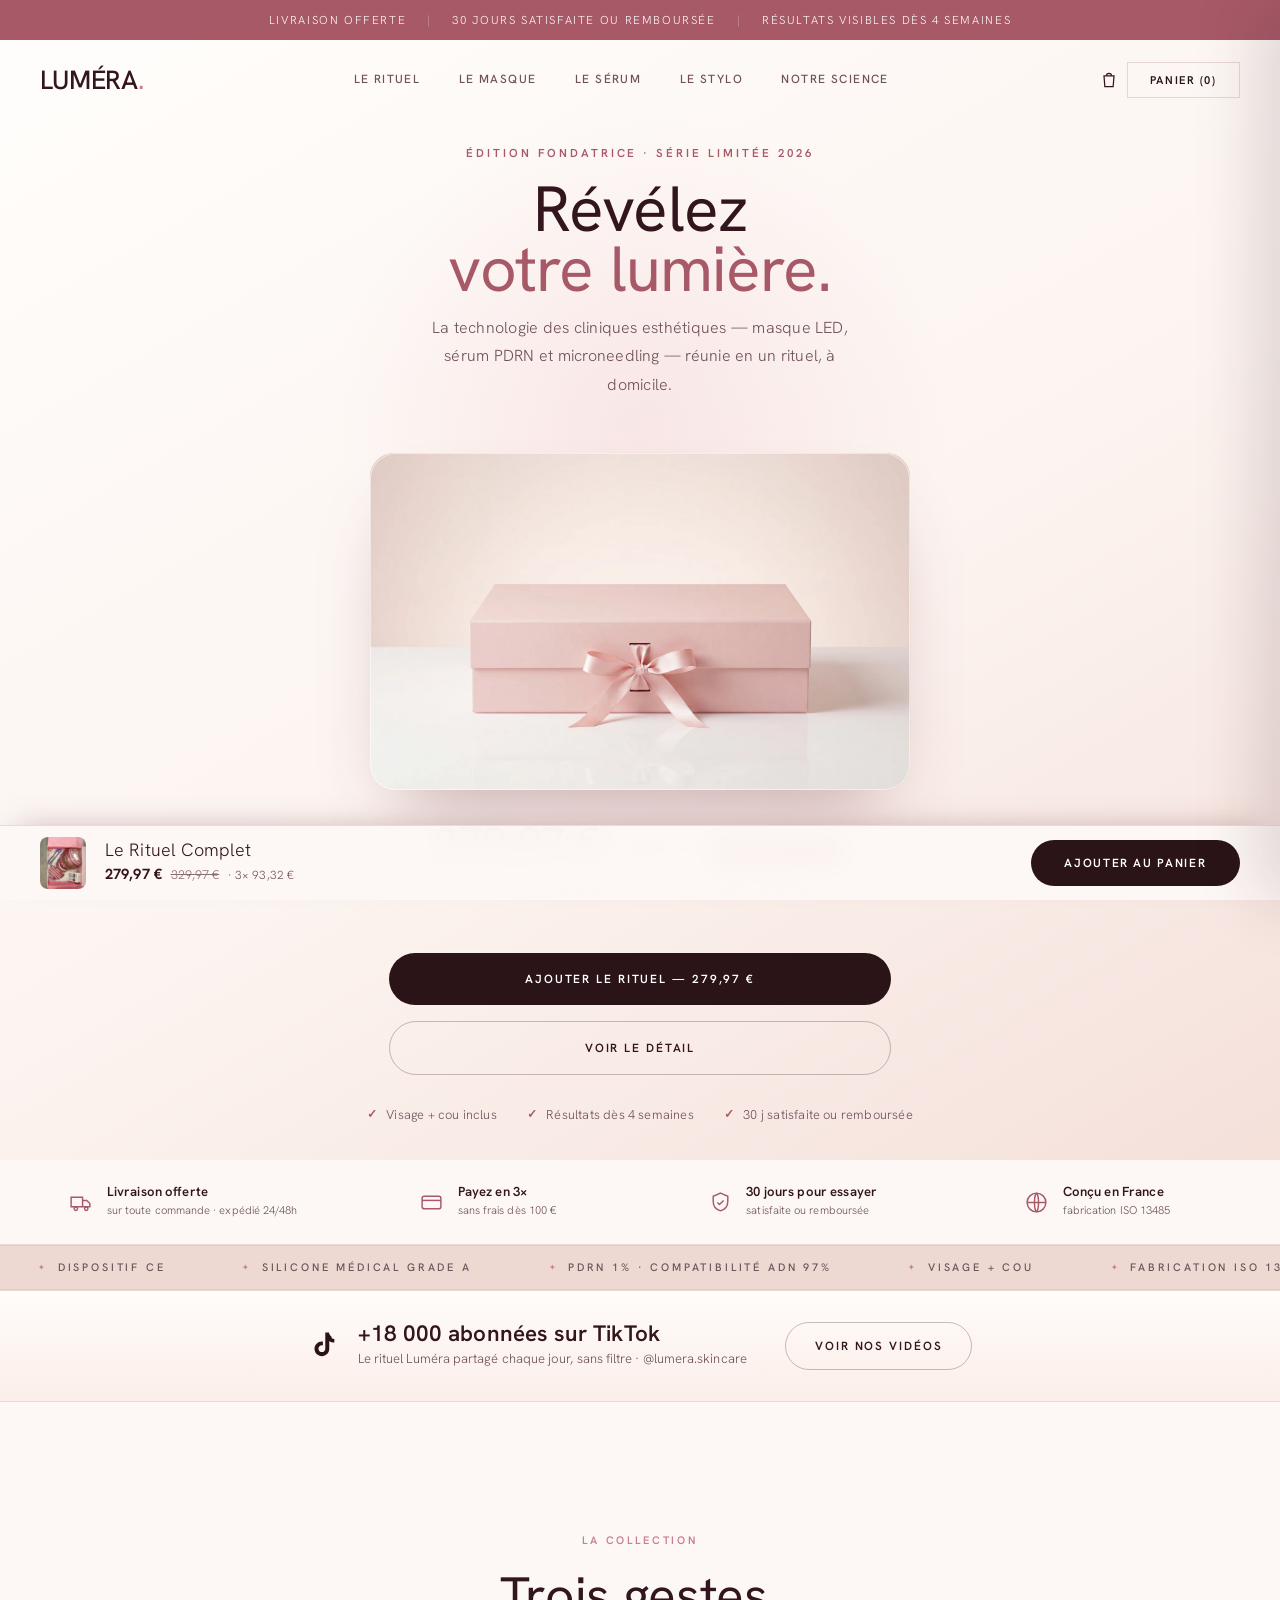
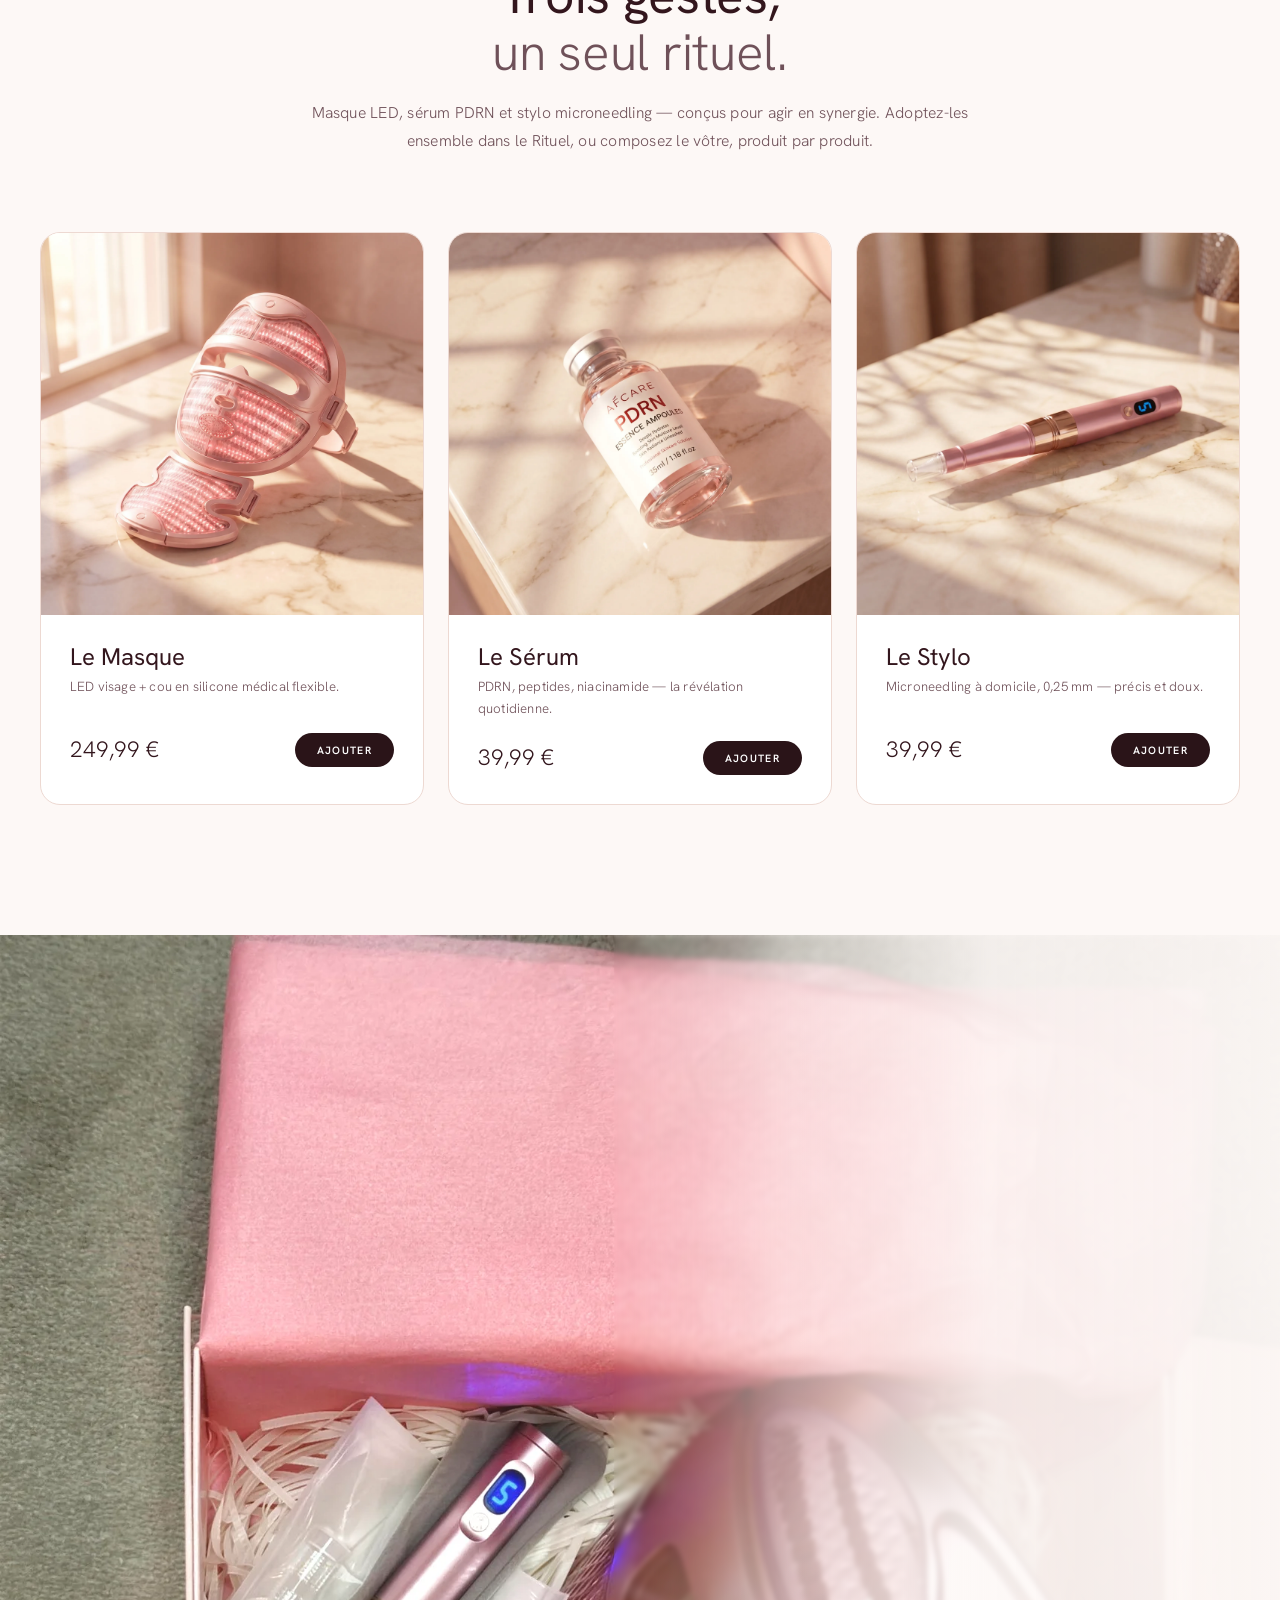
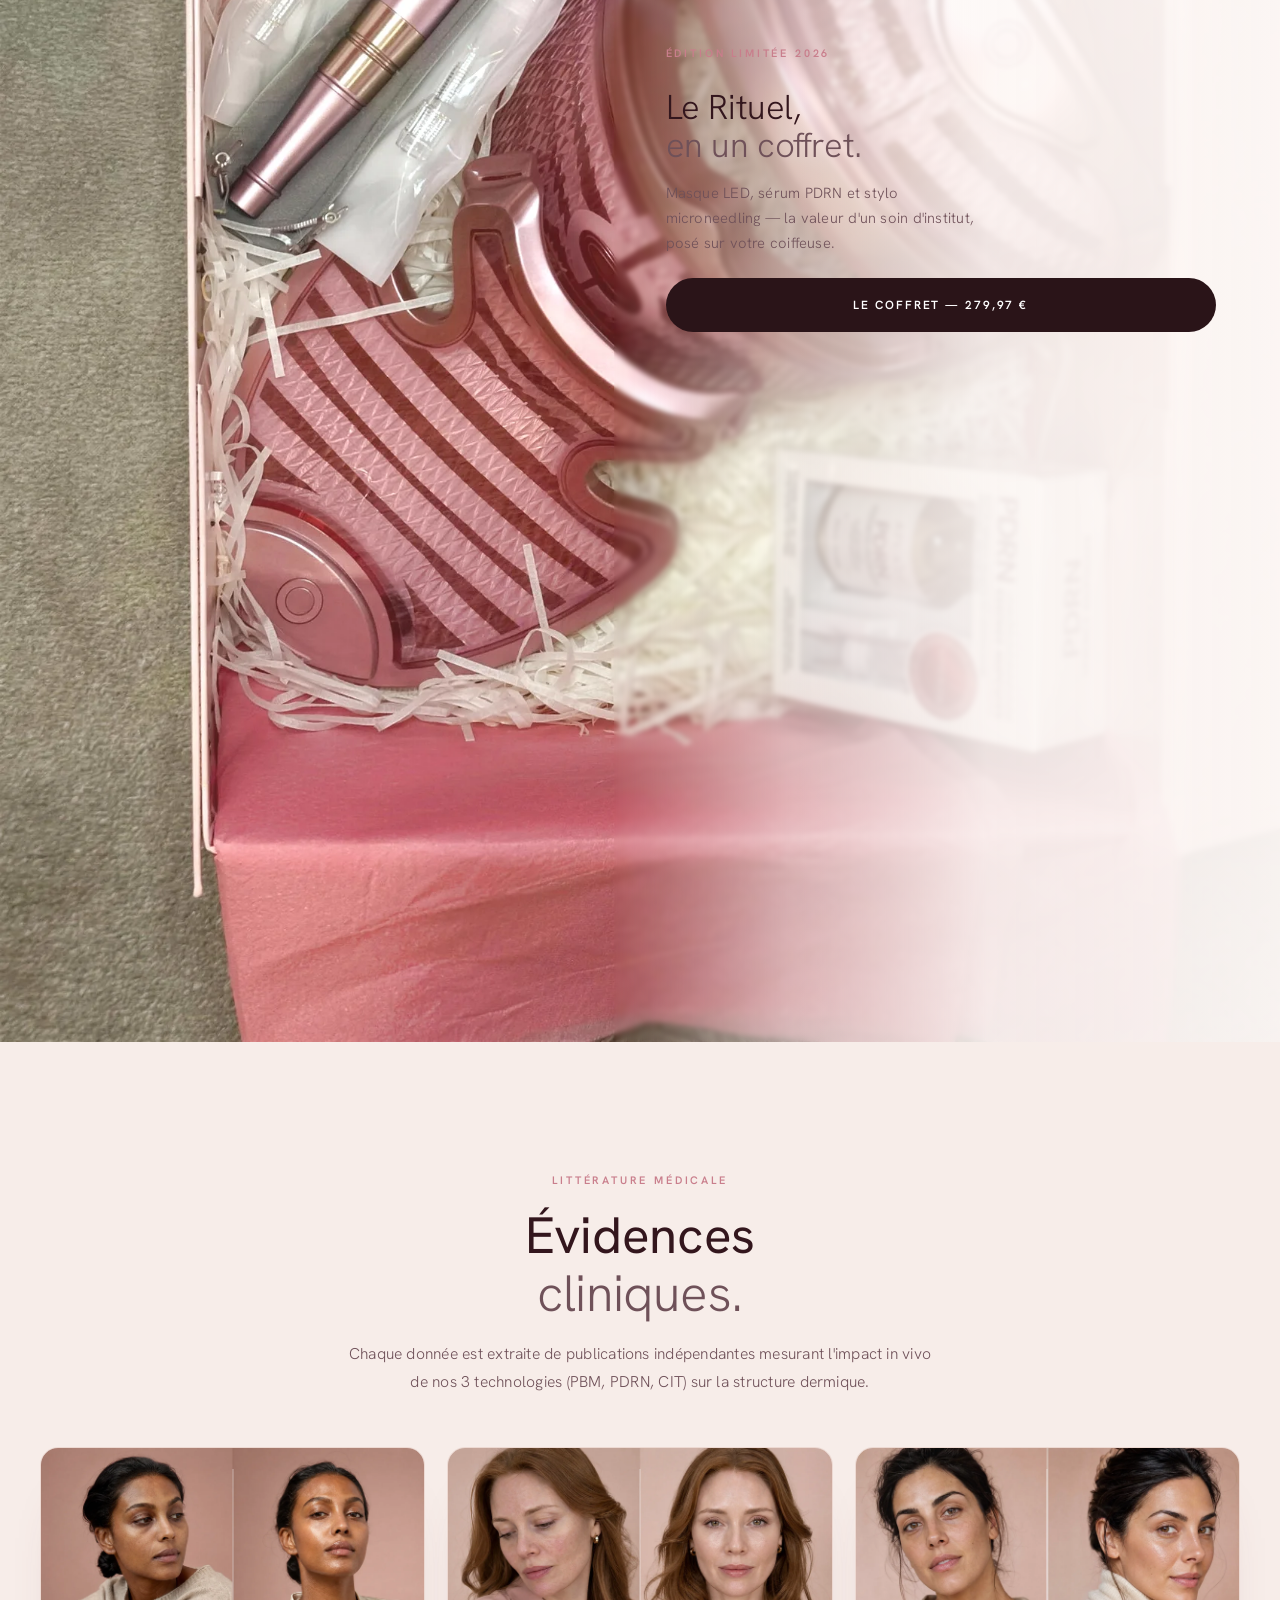
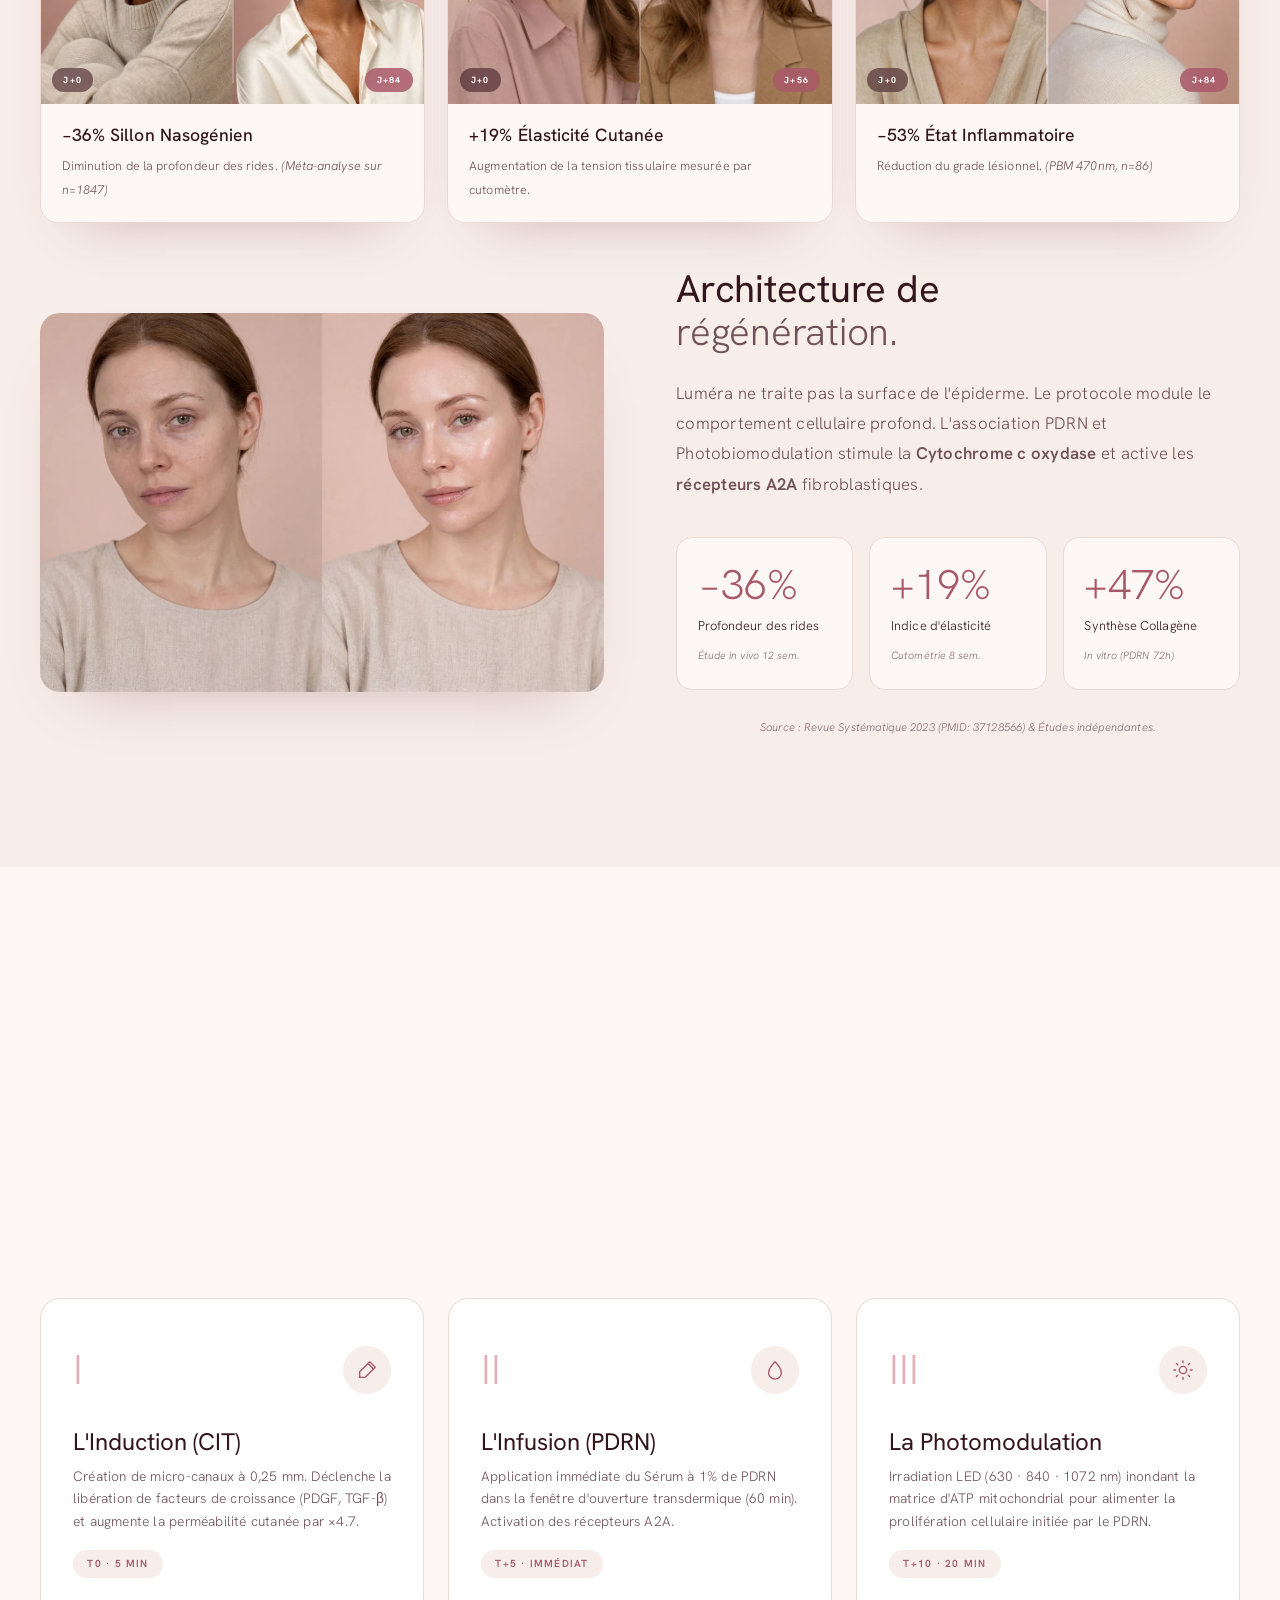
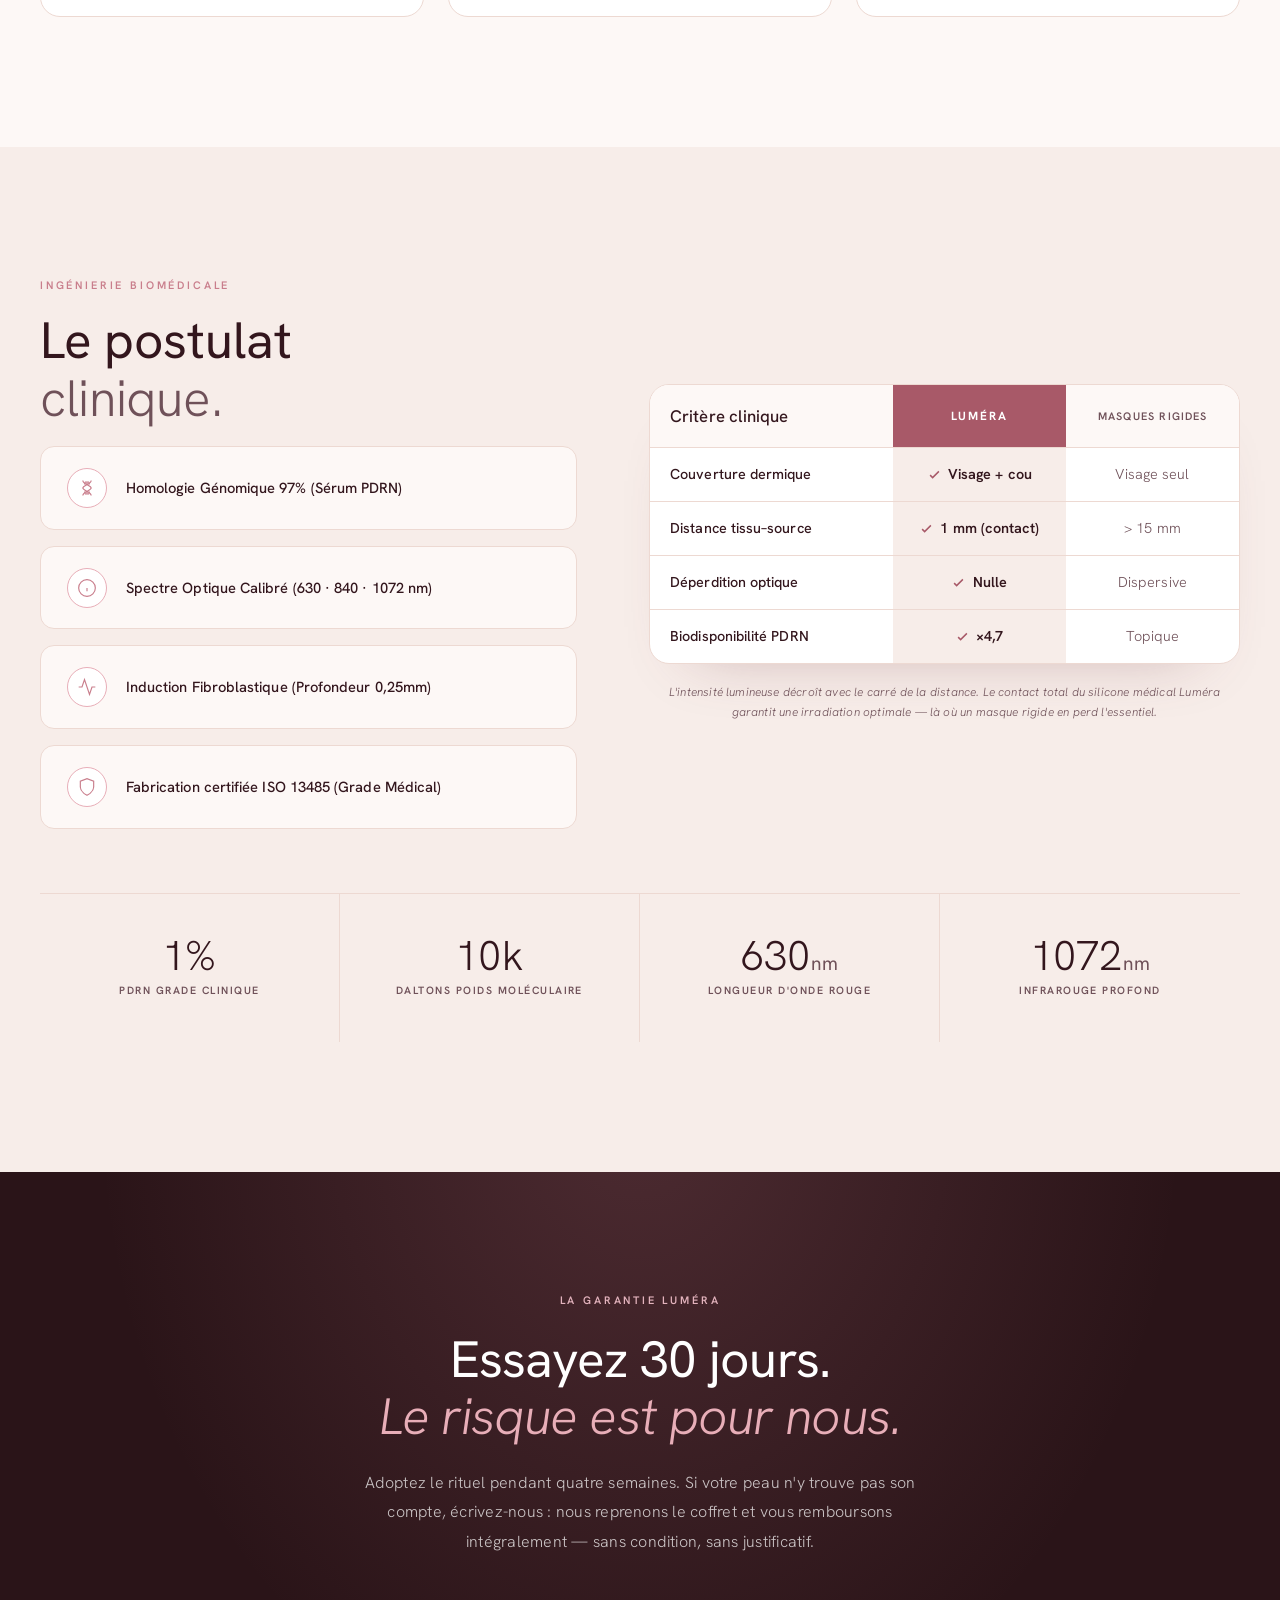
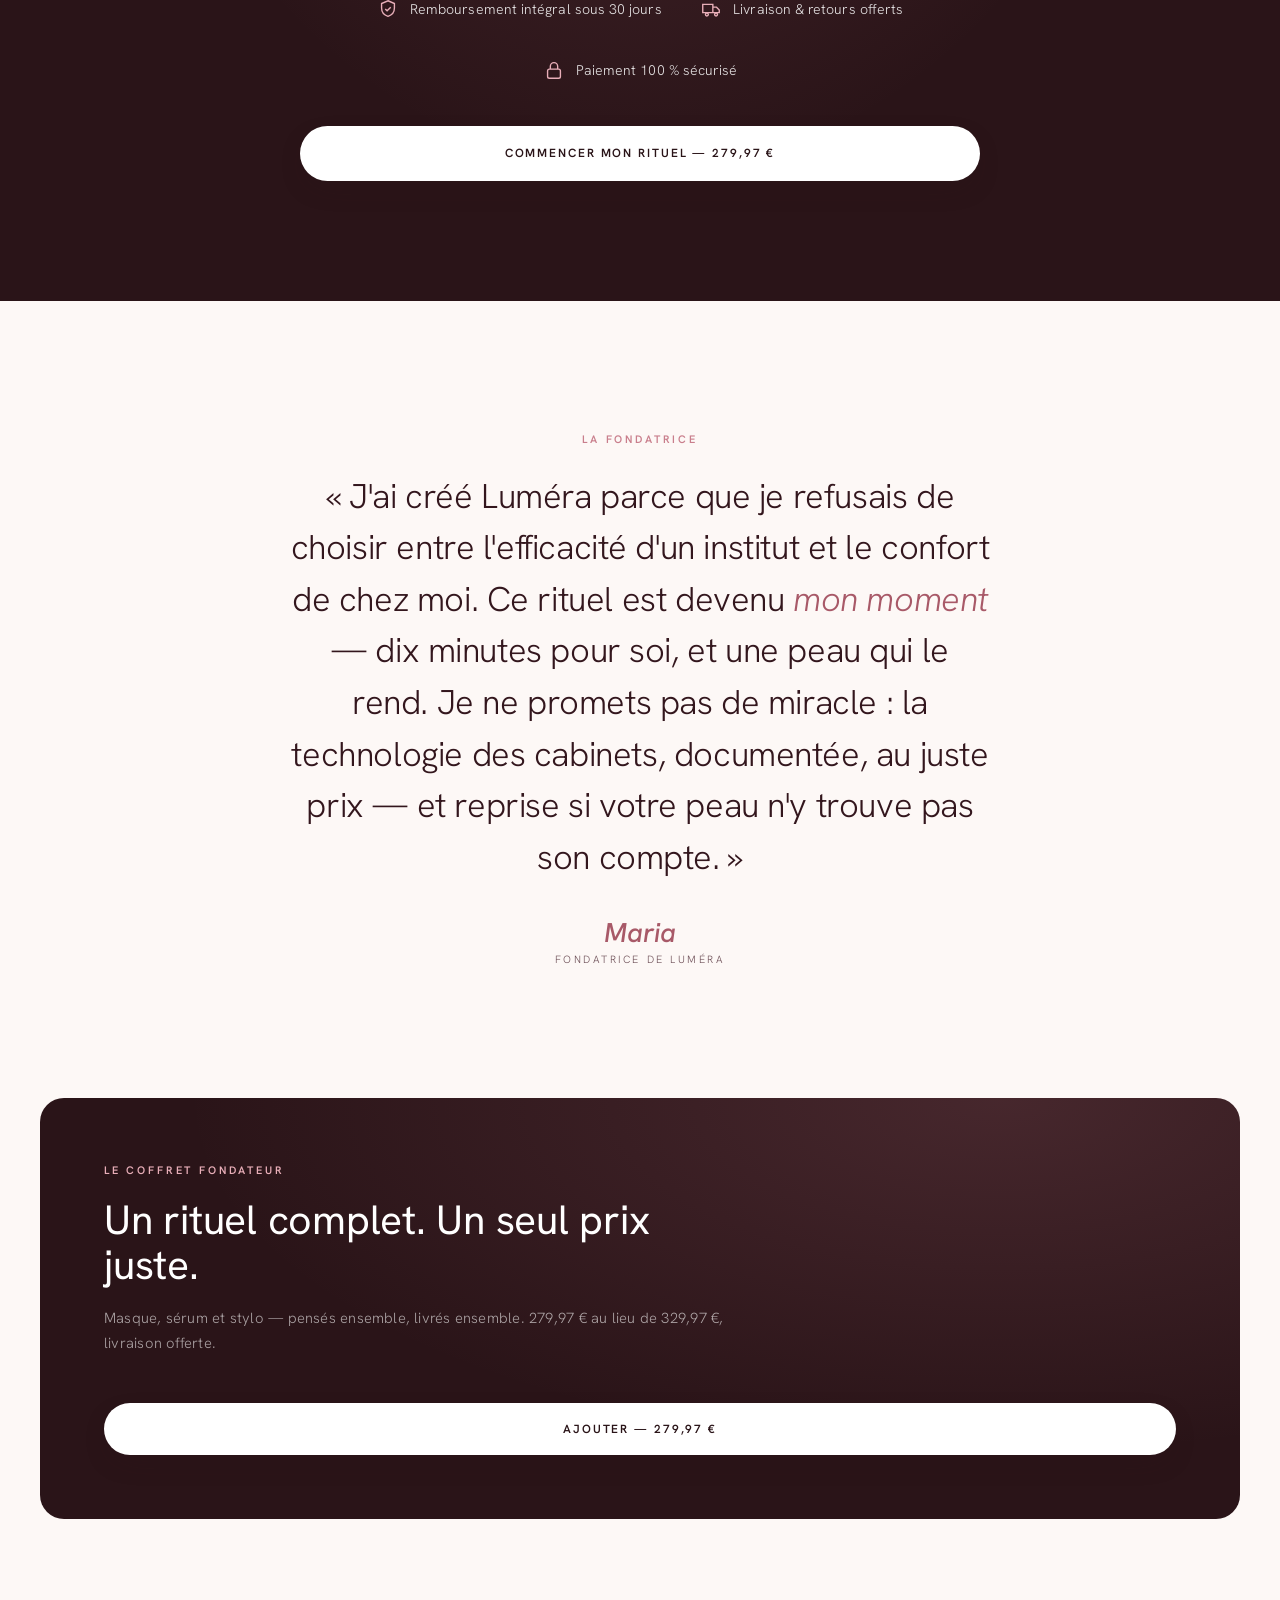
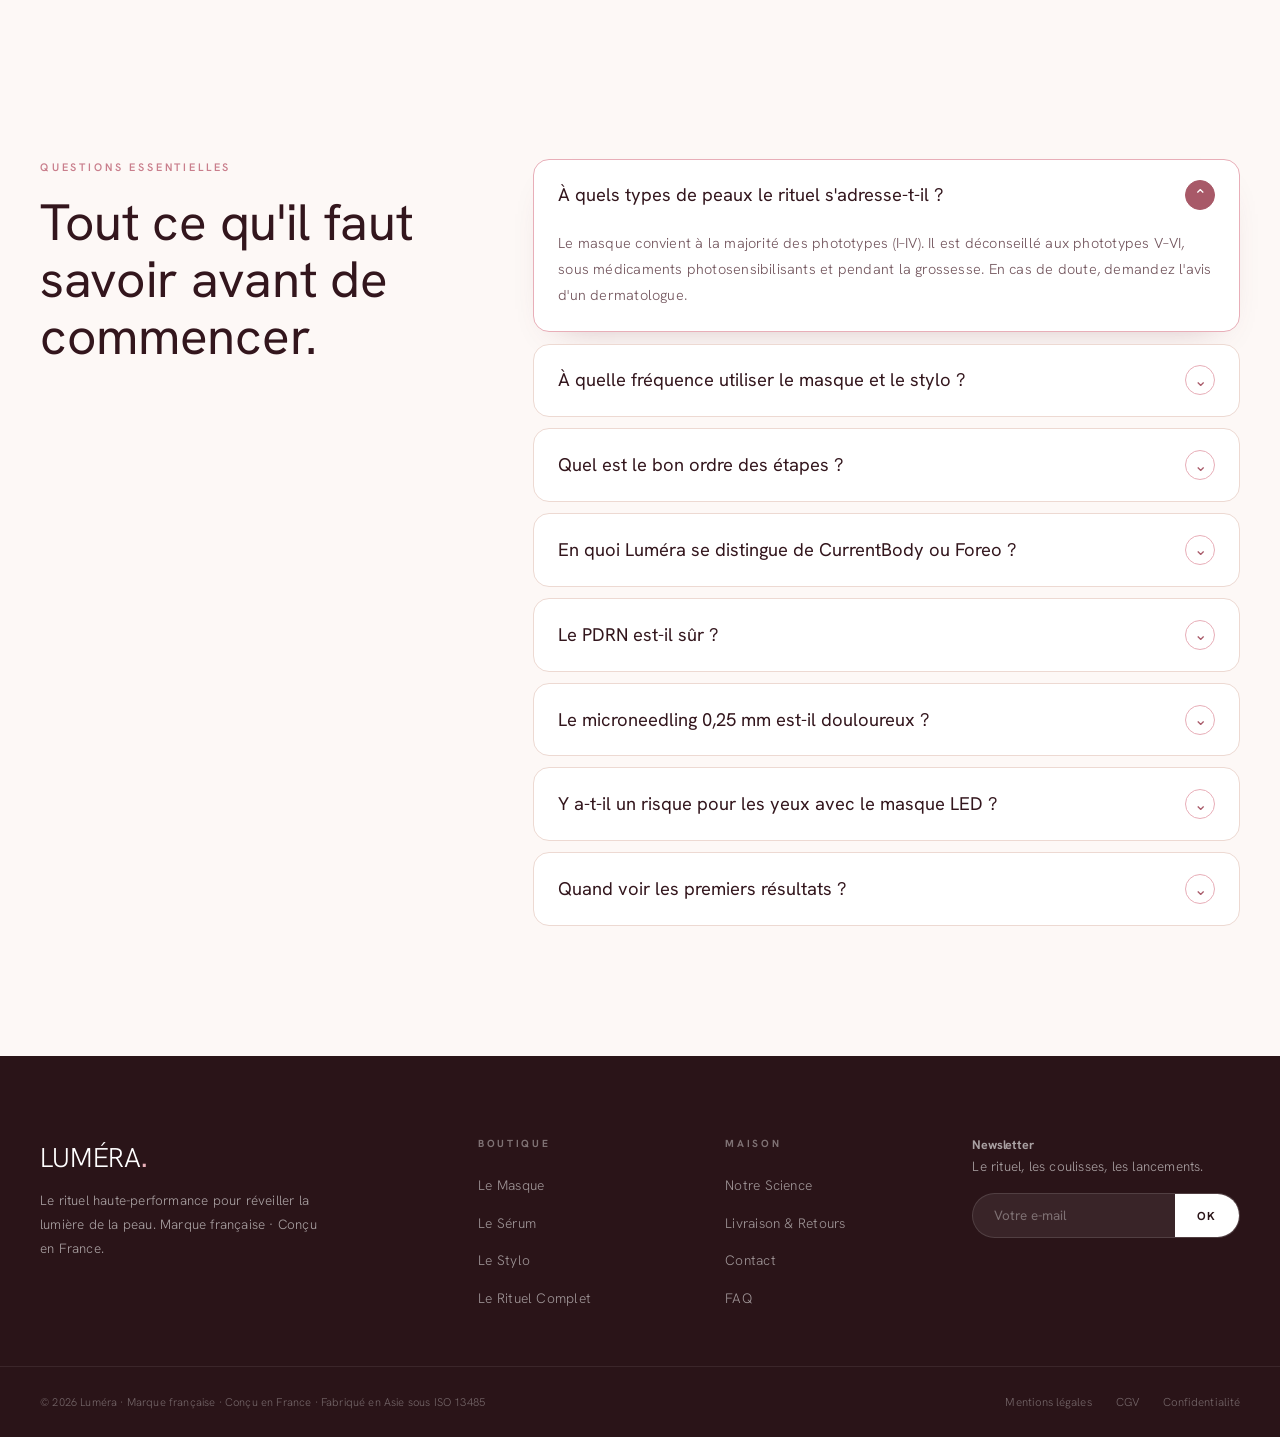
==== index.html @ 06fe8f3e "Coffret = vraie photo upscalée 4K + DA réchauffée (masque réel exact, zéro déviation) ; texte home l" ====
<!DOCTYPE html>
<html lang="fr"><head>
<meta charset="UTF-8">
<meta name="viewport" content="width=device-width, initial-scale=1.0">
<title>LUMÉRA — Le rituel lumière. Masque LED · Sérum PDRN · Microneedling</title>
    <link rel="canonical" href="https://lumera-skincare.com/">
<meta name="description" content="Le rituel anti-âge des cliniques esthétiques, repensé pour la maison. Masque LED face + cou, sérum PDRN, microneedling. Documenté en clinique, conçu en France.">
<meta name="theme-color" content="#FDF8F6">
<link rel="icon" href="data:image/svg+xml,&lt;svg xmlns='http://www.w3.org/2000/svg' viewBox='0 0 32 32'&gt;&lt;rect width='32' height='32' rx='7' fill='%233D1A24'/&gt;&lt;text x='16' y='23' font-family='Georgia,serif' font-size='20' fill='%23E8AEB8' text-anchor='middle'&gt;L&lt;/text&gt;&lt;/svg&gt;">
<meta property="og:type" content="website">
<meta property="og:title" content="LUMÉRA — Le Rituel Lumière">
<meta property="og:description" content="Le rituel anti-âge des cliniques esthétiques, repensé pour la maison. Masque LED, sérum PDRN, microneedling. Conçu en France.">
<meta property="og:image" content="assets/coffret-hero.webp?v=6">
<meta name="twitter:card" content="summary_large_image">
<link rel="preconnect" href="https://fonts.googleapis.com">
<link rel="preconnect" href="https://fonts.gstatic.com" crossorigin="">
<link href="https://fonts.googleapis.com/css2?family=Hanken+Grotesk:wght@300;400;500;600;700&display=swap" rel="stylesheet" media="print" onload="this.media='all'">
<noscript><link href="https://fonts.googleapis.com/css2?family=Hanken+Grotesk:wght@300;400;500;600;700&display=swap" rel="stylesheet"></noscript>
<link rel="stylesheet" href="styles.css?v=22">
<style>
*,*::before,*::after{margin:0;padding:0;box-sizing:border-box}
:root{
  --rose:#C97E8C;--rose-dark:#A85968;--rose-light:#E8AEB8;
  --bordeaux:#5C2D3A;--bordeaux-deep:#3D1A24;--ink:#2A1418;
  --cream:#FDF8F6;--cream2:#FAF3EF;--blush:#F7EDE9;--blush-mid:#EDD9D2;--beige:#EBDFD2;
  --text:#33161D;--text-mid:#6F5159;--text-light:#8A6C75;
  --gold:#B98E5E;--gold-soft:#DCC1A0;
  --serif:'Hanken Grotesk',-apple-system,sans-serif;
  --sans:'Hanken Grotesk',-apple-system,BlinkMacSystemFont,sans-serif;
  --font-serif:'Hanken Grotesk',-apple-system,sans-serif;--font-sans:'Hanken Grotesk',-apple-system,sans-serif;--c-text-muted:#6F5159;--c-text-light:#8A6C75;
}
html{scroll-behavior:smooth}
body{font-family:var(--sans);background:var(--cream);color:var(--text);overflow-x:hidden;-webkit-font-smoothing:antialiased}
a{text-decoration:none;color:inherit}
img{display:block;max-width:100%}
ul{list-style:none}
.lnum{font-variant-numeric:lining-nums tabular-nums;font-feature-settings:"lnum" 1,"tnum" 1}
.container{max-width:1340px;margin:0 auto;padding:0 2.5rem}

/* BUTTONS */
.btn{display:inline-flex;align-items:center;justify-content:center;gap:.6rem;font-family:var(--sans);font-size:.74rem;font-weight:600;letter-spacing:.14em;text-transform:uppercase;padding:1.05rem 2.2rem;border-radius:100px;cursor:pointer;transition:.28s cubic-bezier(.22,1,.36,1);border:1px solid transparent;white-space:nowrap}
.btn-dark{background:var(--ink);color:#fff}
.btn-dark:hover{background:var(--bordeaux);transform:translateY(-2px);box-shadow:0 16px 34px -14px rgba(42,20,24,.6)}
.btn-ghost{background:transparent;border-color:rgba(61,26,36,.28);color:var(--text)}
.btn-ghost:hover{border-color:var(--text);transform:translateY(-2px)}
.btn-light{background:#fff;color:var(--ink);box-shadow:0 10px 30px -12px rgba(42,20,24,.35)}
.btn-light:hover{background:var(--cream);transform:translateY(-2px)}

/* ANNOUNCE */
.announce{background:var(--rose-dark);color:rgba(255,255,255,.94);text-align:center;padding:11px 1rem;font-size:.72rem;letter-spacing:.14em;text-transform:uppercase}
.announce span{opacity:.4;margin:0 1.3rem}

/* HEADER */
#header{position:fixed;top:0;left:0;right:0;z-index:100;transition:.3s;padding-top:38px}
#header.scrolled{padding-top:0;background:rgba(253,248,246,.92);backdrop-filter:blur(14px);box-shadow:0 1px 0 var(--blush-mid)}
.nav{max-width:1340px;margin:0 auto;padding:1.3rem 2.5rem;display:flex;align-items:center;justify-content:space-between}
.nav-logo{font-family:var(--serif);font-size:1.65rem;font-weight:500;letter-spacing:.18em;color:var(--text)}
.nav-logo b{color:var(--rose);font-weight:500}
.nav-links{display:flex;gap:2.4rem}
.nav-links a{font-size:.74rem;font-weight:500;letter-spacing:.12em;text-transform:uppercase;color:var(--text-mid);transition:.2s}
.nav-links a:hover{color:var(--rose-dark)}
.nav-cart{display:flex;align-items:center;gap:.5rem;font-size:.74rem;font-weight:500;letter-spacing:.1em;text-transform:uppercase;color:var(--text);background:none;border:none;cursor:pointer;font-family:var(--sans)}
.nav-cart svg{width:20px;height:20px;stroke:var(--text);stroke-width:1.5;fill:none}
.nav-right{display:flex;align-items:center;gap:1.2rem}
.nav-burger{display:none;flex-direction:column;gap:5px;background:none;border:none;cursor:pointer;padding:5px;z-index:101}
.nav-burger span{display:block;width:24px;height:2px;background:var(--text);border-radius:2px;transition:.3s}
body.menu-open .nav-burger span:nth-child(1){transform:translateY(7px) rotate(45deg)}
body.menu-open .nav-burger span:nth-child(2){opacity:0}
body.menu-open .nav-burger span:nth-child(3){transform:translateY(-7px) rotate(-45deg)}

/* HERO */
.hero{height:auto;min-height:auto;background:linear-gradient(180deg,#FFFCFA 0%,#FCF1EC 58%,#F6E2DC 100%);display:flex;align-items:flex-start;position:relative;overflow:hidden;padding-bottom:1rem}
.hero-orb{position:absolute;left:calc(50% - 320px);top:34%;width:640px;height:640px;border-radius:50%;background:radial-gradient(circle,rgba(232,174,184,.34) 0%,transparent 68%);transform:translateY(-50%);pointer-events:none;animation:pulse 9s ease-in-out infinite}
@keyframes pulse{0%,100%{transform:translateY(-50%) scale(1);opacity:.8}50%{transform:translateY(-52%) scale(1.07);opacity:1}}
.hero-inner{max-width:1080px;margin:0 auto;padding:104px 2.5rem 1.2rem;width:100%;display:flex;flex-direction:column;align-items:center;text-align:center;position:relative;z-index:2}
.hero-buy{width:100%;display:flex;flex-direction:column;align-items:center;margin-top:.2rem}
.social-band{background:linear-gradient(180deg,#FFFCFA,#FBEEE9);padding:1.9rem 0;border-top:1px solid var(--blush-mid);border-bottom:1px solid var(--blush-mid)}
.social-band-inner{display:flex;align-items:center;justify-content:center;gap:1.1rem 2.4rem;flex-wrap:wrap}
.social-band-lead{display:flex;align-items:center;gap:1rem}
.social-band-lead>svg{width:34px;height:34px;fill:var(--ink);flex-shrink:0}
.social-band-txt{text-align:left}
.social-band-txt strong{display:block;font-family:var(--serif);font-size:1.4rem;color:var(--text);line-height:1.1}
.social-band-txt span{font-size:.82rem;color:var(--text-mid)}
.social-band-btn{width:auto;padding:.85rem 1.8rem}
@media(max-width:560px){.social-band-inner{flex-direction:column}.social-band-lead{flex-direction:column;text-align:center;gap:.55rem}.social-band-txt{text-align:center}}
.hero-eyebrow{font-size:.72rem;font-weight:600;letter-spacing:.22em;text-transform:uppercase;color:var(--rose-dark);margin-bottom:1rem}
.hero h1{font-family:var(--serif);font-size:clamp(2.7rem,5vw,4.4rem);font-weight:420;line-height:1.02;color:var(--text);margin-bottom:.9rem}
.hero h1 em{font-style:italic;color:var(--rose-dark);display:block}
.hero-lead{font-size:1.05rem;color:var(--text-mid);line-height:1.7;max-width:520px;margin:0 auto 1.3rem}
.hero-cta{display:flex;gap:1rem;flex-wrap:wrap;justify-content:center;margin-bottom:1.7rem}
.hero-proof{display:flex;flex-wrap:wrap;justify-content:center;gap:.7rem 1.9rem;max-width:700px;margin:0 auto}
.hero-proof li{font-size:.8rem;color:var(--text-mid);display:flex;align-items:center;gap:.55rem}
.hero-proof li::before{content:'✦';color:var(--rose);font-size:.7rem}
.hero-entry{display:inline-flex;align-items:center;gap:.4rem;margin-bottom:2.4rem;font-size:.82rem;color:var(--rose-dark);font-weight:500;transition:.2s}
.hero-entry:hover{gap:.7rem}
.hero-showcase{position:relative;width:min(560px,84vw);margin:.2rem auto -1.5rem}
.hero-showcase::before{content:'';position:absolute;left:50%;top:47%;width:80%;height:72%;transform:translate(-50%,-50%);background:radial-gradient(ellipse at center,rgba(232,174,184,.55) 0%,transparent 70%);filter:blur(8px);z-index:0;pointer-events:none}
.hero-showcase>img{position:relative;z-index:1;width:100%;height:auto;display:block;object-fit:contain;-webkit-mask-image:radial-gradient(ellipse 76% 76% at 50% 48%,#000 58%,transparent 86%);mask-image:radial-gradient(ellipse 76% 76% at 50% 48%,#000 58%,transparent 86%);filter:drop-shadow(0 34px 54px rgba(120,60,70,.26))}
@keyframes floatY{0%,100%{transform:translateY(0)}50%{transform:translateY(-16px)}}
.hero-badge{position:absolute;left:1.6rem;bottom:1.6rem;background:#fff;border-radius:100px;padding:.6rem .6rem .6rem 1.3rem;display:flex;align-items:center;gap:1.1rem;box-shadow:0 18px 40px -16px rgba(120,60,70,.45)}
.hero-badge .bv{font-family:var(--serif);font-size:1.5rem;color:var(--text);display:block;line-height:1}
.hero-badge .bl{font-size:.62rem;letter-spacing:.12em;text-transform:uppercase;color:var(--text-mid)}
.hero-badge-arrow{width:42px;height:42px;border-radius:50%;background:var(--ink);color:#fff;display:flex;align-items:center;justify-content:center;font-size:1rem;flex-shrink:0;transition:.25s}
.hero-badge:hover .hero-badge-arrow{background:var(--rose-dark)}
.hero-video-wrap{position:relative;width:min(540px,82vw);margin:.3rem auto 1.7rem;border-radius:24px;overflow:hidden;box-shadow:0 40px 72px -34px rgba(120,60,70,.46);background:#F6E2DC;isolation:isolate}
.hero-video-wrap video{display:block;width:100%;height:auto;aspect-ratio:16/10;object-fit:cover}
.hero-video-wrap::after{content:'';position:absolute;inset:0;border-radius:26px;box-shadow:inset 0 0 0 1px rgba(255,255,255,.5);pointer-events:none;z-index:2}
.hero-video-glow{position:absolute;left:50%;top:50%;width:120%;height:120%;transform:translate(-50%,-50%);background:radial-gradient(ellipse at center,rgba(232,174,184,.35) 0%,transparent 65%);filter:blur(20px);z-index:-1;pointer-events:none}
.hero-scroll{display:inline-flex;flex-direction:column;align-items:center;gap:.45rem;margin:2.1rem auto 0;background:none;border:0;cursor:pointer;color:var(--rose-dark);font-size:.7rem;font-weight:600;letter-spacing:.2em;text-transform:uppercase;font-family:inherit}
.hero-scroll svg{width:22px;height:22px;animation:heroBounce 1.9s ease-in-out infinite}
.hero-scroll:hover svg{color:var(--ink)}
@keyframes heroBounce{0%,100%{transform:translateY(0)}50%{transform:translateY(6px)}}

/* TICKER */
.ticker{background:var(--blush-mid);padding:13px 0;overflow:hidden;border-top:1px solid var(--blush);border-bottom:1px solid var(--blush)}
.ticker-track{display:flex;width:max-content;animation:tk 34s linear infinite}
.ticker-track:hover{animation-play-state:paused}
@keyframes tk{from{transform:translateX(0)}to{transform:translateX(-50%)}}
.ticker-item{white-space:nowrap;padding:0 2.4rem;font-size:.68rem;font-weight:500;letter-spacing:.16em;text-transform:uppercase;color:var(--text-mid);display:flex;align-items:center;gap:.6rem}
.ticker-item::before{content:'✦';color:var(--rose);font-size:.5rem}

/* SECTION SHARED */
.sec{padding:110px 0}
.sec-head{text-align:center;max-width:680px;margin:0 auto 4rem}
.eyebrow{display:block;font-size:.68rem;font-weight:600;letter-spacing:.24em;text-transform:uppercase;color:var(--rose);margin-bottom:1.1rem}
.h2{font-family:var(--serif);font-size:clamp(2.4rem,4vw,3.6rem);font-weight:400;line-height:1.12;color:var(--text)}
.h2 em{font-style:italic;color:var(--rose-dark)}
.sub{font-size:.98rem;color:var(--text-mid);line-height:1.8;margin-top:1.1rem}

/* COLLECTION */
.collection{background:var(--cream)}
.coffret{display:grid;grid-template-columns:1fr 1.1fr;background:var(--blush);border-radius:24px;overflow:hidden;margin-bottom:2px;box-shadow:0 30px 60px -40px rgba(120,60,70,.35)}
.coffret-body{padding:4rem 3.6rem;display:flex;flex-direction:column;justify-content:center}
.coffret-body .eyebrow{color:var(--rose-dark)}
.coffret-body h3{font-family:var(--serif);font-size:2.8rem;font-weight:400;color:var(--text);margin:.3rem 0 1rem;line-height:1.05}
.coffret-body p{font-size:.95rem;color:var(--text-mid);line-height:1.7;max-width:400px;margin-bottom:1.6rem}
.coffret-price{display:flex;align-items:center;gap:1rem;flex-wrap:wrap;margin-bottom:.6rem}
.coffret-price .now{font-family:var(--serif);font-size:2.4rem;color:var(--text)}
.coffret-price .was{font-size:1.15rem;color:var(--text-light);text-decoration:line-through}
.coffret-price .save{font-size:.62rem;font-weight:600;letter-spacing:.14em;text-transform:uppercase;color:#fff;background:var(--rose-dark);padding:.4rem 1rem;border-radius:100px}
.coffret-anchor{font-size:.84rem;font-style:italic;color:var(--rose-dark);margin-bottom:1.8rem}
.coffret-cta{display:flex;gap:.9rem;flex-wrap:wrap}
.coffret-img{position:relative;min-height:440px;background:linear-gradient(150deg,#F0DAD7,#E7C4C2)}
.coffret-img img{position:absolute;inset:0;width:100%;height:100%;object-fit:cover}
.unit-label{text-align:center;font-size:.68rem;font-weight:600;letter-spacing:.26em;text-transform:uppercase;color:var(--rose);margin:3.2rem 0 1.8rem}
.cards{display:grid;grid-template-columns:repeat(3,1fr);gap:1.5rem}
.pcard{background:#fff;border:1px solid var(--blush-mid);border-radius:20px;overflow:hidden;transition:.3s}
.pcard:hover{transform:translateY(-4px);box-shadow:0 30px 50px -34px rgba(120,60,70,.4)}
.pcard-img{aspect-ratio:1/1;width:100%;object-fit:cover;background:var(--blush);transition:transform .6s var(--ease-out,cubic-bezier(.22,1,.36,1))}
.pcard:hover .pcard-img{transform:scale(1.045)}
.pcard-body{padding:1.8rem}
.pcard h4{font-family:var(--serif);font-size:1.5rem;font-weight:400;color:var(--text);margin-bottom:.4rem}
.pcard p{font-size:.83rem;color:var(--text-mid);line-height:1.6;margin-bottom:1.3rem;min-height:2.6em}
.pcard-foot{display:flex;align-items:center;justify-content:space-between}
.pcard-price{font-family:var(--serif);font-size:1.4rem;color:var(--text)}
.pcard-link{font-size:.72rem;font-weight:600;letter-spacing:.1em;text-transform:uppercase;color:var(--rose-dark);display:inline-flex;gap:.4rem;align-items:center}

/* RESULTS */
.results{background:var(--blush)}
.results-grid{display:grid;grid-template-columns:1fr 1fr;gap:4.5rem;align-items:center}
.results-img{border-radius:20px;overflow:hidden;box-shadow:0 30px 60px -40px rgba(120,60,70,.4)}
.results-img img{width:100%;height:100%;object-fit:cover;max-height:560px}
.results-stats{display:grid;grid-template-columns:repeat(3,1fr);gap:1rem;margin-top:2.4rem}
.stat{background:var(--cream);border:1px solid var(--blush-mid);border-radius:16px;padding:1.6rem 1.3rem}
.stat .v{font-family:var(--serif);font-size:2.6rem;font-weight:300;color:var(--rose-dark);line-height:1;display:block;margin-bottom:.5rem}
.stat .l{font-size:.8rem;color:var(--text);line-height:1.4}
.stat .s{font-size:.66rem;font-style:italic;color:var(--text-light);margin-top:.6rem;display:block}
.results-head{text-align:center;max-width:600px;margin:0 auto 3.2rem}
.ba-cards{display:grid;grid-template-columns:repeat(3,1fr);gap:1.4rem;margin-bottom:2.8rem}
.ba-card{background:var(--cream);border:1px solid var(--blush-mid);border-radius:18px;overflow:hidden;box-shadow:0 30px 55px -42px rgba(120,60,70,.45);transition:transform .35s var(--ease-out,cubic-bezier(.22,1,.36,1)),box-shadow .35s}
.ba-card:hover{transform:translateY(-5px);box-shadow:0 38px 64px -38px rgba(120,60,70,.5)}
.ba-media{position:relative;aspect-ratio:3/2;overflow:hidden}
.ba-media img{width:100%;height:100%;object-fit:cover;display:block}
.ba-media::after{content:'';position:absolute;top:8%;bottom:8%;left:50%;width:1px;background:rgba(255,255,255,.45);transform:translateX(-50%)}
.ba-tag{position:absolute;bottom:.7rem;font-size:.56rem;font-weight:700;letter-spacing:.14em;text-transform:uppercase;color:#fff;background:rgba(61,26,36,.58);-webkit-backdrop-filter:blur(6px);backdrop-filter:blur(6px);padding:.3rem .7rem;border-radius:100px}
.ba-tag.before{left:.7rem}
.ba-tag.after{right:.7rem;background:rgba(168,89,104,.85)}
.ba-cap{padding:1.1rem 1.3rem 1.3rem}
.ba-cap strong{display:block;font-family:var(--serif);font-size:1.1rem;font-weight:500;color:var(--text);margin-bottom:.25rem}
.ba-cap span{font-size:.78rem;color:var(--text-mid);line-height:1.5}
.results-disclaimer{text-align:center;font-size:.7rem;font-style:italic;color:var(--text-light);margin-top:1.8rem}
@media(max-width:880px){.ba-cards{grid-template-columns:1fr;max-width:460px;margin-left:auto;margin-right:auto}}

/* RITUAL */
.ritual{background:var(--cream)}
.steps{display:grid;grid-template-columns:repeat(3,1fr);gap:1.5rem}
.step{background:#fff;border:1px solid var(--blush-mid);border-radius:20px;padding:2.4rem 2rem;transition:.3s}
.step:hover{transform:translateY(-4px);box-shadow:0 30px 50px -34px rgba(120,60,70,.35)}
.step-top{display:flex;align-items:center;justify-content:space-between;margin-bottom:1.6rem}
.step-num{font-family:var(--serif);font-size:2.6rem;font-weight:300;color:var(--rose-light)}
.step-ic{width:48px;height:48px;border-radius:50%;background:var(--blush);display:flex;align-items:center;justify-content:center;flex-shrink:0}
.step-top svg{width:22px;height:22px;stroke:var(--rose-dark);stroke-width:1.5;fill:none;stroke-linecap:round;stroke-linejoin:round}
.step:hover{transform:translateY(-4px);box-shadow:0 28px 50px -36px rgba(120,60,70,.42);border-color:var(--rose-light)}
.step h4{font-family:var(--serif);font-size:1.5rem;font-weight:400;color:var(--text);margin-bottom:.6rem}
.step p{font-size:.86rem;color:var(--text-mid);line-height:1.65}
.step-time{display:inline-block;margin-top:1.1rem;font-size:.64rem;font-weight:600;letter-spacing:.12em;text-transform:uppercase;color:var(--rose-dark);background:var(--blush);padding:.35rem .9rem;border-radius:100px}

/* WHY */
.why{background:var(--blush)}
.why-grid{display:grid;grid-template-columns:1fr 1.1fr;gap:4.5rem;align-items:center}
.why h2{margin-bottom:1.2rem}
.why-rows{display:flex;flex-direction:column;gap:1rem}
.why-row{display:flex;align-items:center;gap:1.2rem;background:var(--cream);border:1px solid var(--blush-mid);border-radius:14px;padding:1.3rem 1.6rem}
.why-icon{width:40px;height:40px;min-width:40px;border-radius:50%;background:#fff;border:1px solid var(--rose-light);display:flex;align-items:center;justify-content:center}
.why-icon svg{width:20px;height:20px;stroke:var(--rose);stroke-width:1.4;fill:none}
.why-row span{font-size:.92rem;color:var(--text);font-weight:500}
.statband{border-top:1px solid var(--blush-mid);margin-top:4rem}
.statband-grid{display:grid;grid-template-columns:repeat(4,1fr)}
.statband .c{text-align:center;padding:2.6rem 1rem;border-right:1px solid var(--blush-mid)}
.statband .c:last-child{border-right:none}
.statband .v{font-family:var(--serif);font-size:2.6rem;font-weight:300;color:var(--text);display:block;line-height:1}
.statband .l{font-size:.66rem;font-weight:600;letter-spacing:.14em;text-transform:uppercase;color:var(--text-mid);margin-top:.7rem}

/* FOUNDER */
.founder{background:var(--blush)}
.fcards{display:grid;grid-template-columns:repeat(3,1fr);gap:1.5rem}
.fcard{background:var(--cream);border:1px solid var(--blush-mid);border-radius:20px;padding:2.4rem 2rem}
.fcard .eyebrow{color:var(--rose-dark)}
.fcard h4{font-family:var(--serif);font-size:1.55rem;font-weight:400;color:var(--text);margin:.4rem 0 1rem}
.fcard p{font-size:.88rem;color:var(--text-mid);line-height:1.7}

/* COFFRET DARK CTA */
.darkcta{background:var(--cream);padding:0 0 110px}
.darkcta-inner{max-width:1340px;margin:0 auto;padding:0 2.5rem}
.darkcta-box{background:var(--ink);border-radius:24px;padding:4rem 4rem;display:flex;align-items:center;justify-content:space-between;gap:3rem;flex-wrap:wrap;position:relative;overflow:hidden}
.darkcta-box::before{content:'';position:absolute;inset:0;background:radial-gradient(ellipse at 80% 0%,rgba(201,126,140,.18),transparent 60%);pointer-events:none}
.darkcta-text{position:relative;z-index:1;max-width:620px}
.darkcta .eyebrow{color:var(--rose-light)}
.darkcta h2{font-family:var(--serif);font-size:clamp(2rem,3.2vw,2.9rem);font-weight:400;color:#fff;line-height:1.1;margin-bottom:1.1rem}
.darkcta p{font-size:.92rem;color:rgba(255,255,255,.6);line-height:1.7}
.darkcta .btn{position:relative;z-index:1}

/* FAQ */
.faq{background:var(--cream)}
.faq-grid{display:grid;grid-template-columns:.85fr 1.4fr;gap:4rem;align-items:start}
.faq-list{display:flex;flex-direction:column;gap:.7rem}
.faq-item{border:1px solid var(--blush-mid);border-radius:16px;background:#fff;overflow:hidden;transition:border-color .25s,box-shadow .25s}
.faq-item.open{border-color:var(--rose-light);box-shadow:0 16px 36px -26px rgba(120,60,70,.42)}
.faq-q{width:100%;background:none;border:none;text-align:left;padding:1.3rem 1.5rem;display:flex;justify-content:space-between;align-items:center;gap:1.4rem;cursor:pointer;font-family:var(--serif);font-size:1.15rem;font-weight:400;color:var(--text)}
.faq-q .ic{flex-shrink:0;width:30px;height:30px;border-radius:50%;border:1px solid var(--rose-light);color:var(--rose-dark);display:flex;align-items:center;justify-content:center;font-size:1rem;transition:transform .3s,background .25s,color .25s,border-color .25s}
.faq-q:hover .ic{background:var(--blush)}
.faq-item.open .faq-q .ic{transform:rotate(180deg);background:var(--rose-dark);color:#fff;border-color:var(--rose-dark)}
.faq-a{max-height:0;overflow:hidden;transition:max-height .4s ease}
.faq-item.open .faq-a{max-height:380px}
.faq-a p{padding:0 1.5rem 1.4rem;font-size:.9rem;color:var(--text-mid);line-height:1.8}

/* FOOTER */
footer{background:var(--ink);color:rgba(255,255,255,.6)}
.foot-top{max-width:1340px;margin:0 auto;padding:5rem 2.5rem 3.5rem;display:grid;grid-template-columns:2fr 1fr 1fr 1.4fr;gap:3.5rem;border-bottom:1px solid rgba(255,255,255,.08)}
.foot-logo{font-family:var(--serif);font-size:1.7rem;letter-spacing:.18em;color:#fff;display:block;margin-bottom:.6rem}
.foot-logo b{color:var(--rose-light);font-weight:500}
.foot-brand p{font-size:.84rem;line-height:1.8;max-width:280px}
.foot-col h5{font-size:.64rem;font-weight:700;letter-spacing:.2em;text-transform:uppercase;color:rgba(255,255,255,.4);margin-bottom:1.3rem}
.foot-col ul{display:flex;flex-direction:column;gap:.8rem}
.foot-col a{font-size:.86rem;color:rgba(255,255,255,.55);transition:.2s}
.foot-col a:hover{color:#fff}
.foot-news p{font-size:.84rem;line-height:1.6;margin-bottom:1rem}
.foot-form{display:flex;background:rgba(255,255,255,.07);border:1px solid rgba(255,255,255,.12);border-radius:100px;overflow:hidden}
.foot-form input{flex:1;background:none;border:none;padding:.8rem 1.3rem;color:#fff;font-size:.84rem;outline:none;font-family:var(--sans)}
.foot-form input::placeholder{color:rgba(255,255,255,.35)}
.foot-form button{background:#fff;color:var(--ink);border:none;padding:.8rem 1.4rem;font-size:.72rem;font-weight:700;letter-spacing:.1em;cursor:pointer;font-family:var(--sans)}
.foot-bottom{max-width:1340px;margin:0 auto;padding:1.6rem 2.5rem;display:flex;justify-content:space-between;align-items:center;flex-wrap:wrap;gap:1rem}
.foot-bottom p{font-size:.7rem;color:rgba(255,255,255,.35)}
.foot-legal{display:flex;gap:1.5rem;flex-wrap:wrap}
.foot-legal a{font-size:.72rem;color:rgba(255,255,255,.35)}
.foot-legal a:hover{color:rgba(255,255,255,.7)}

/* CART */
.cart-overlay{position:fixed;inset:0;background:rgba(42,20,24,.5);z-index:200;opacity:0;visibility:hidden;transition:.3s}
.cart-overlay.active{opacity:1;visibility:visible}
.cart-drawer{position:fixed;top:0;right:0;width:420px;max-width:100vw;height:100vh;background:var(--cream);z-index:201;transform:translateX(100%);transition:transform .4s cubic-bezier(.22,1,.36,1);display:flex;flex-direction:column}
.cart-drawer.active{transform:translateX(0)}
.cart-header{padding:1.5rem 1.8rem;border-bottom:1px solid var(--blush-mid);display:flex;justify-content:space-between;align-items:center}
.cart-header h3{font-family:var(--serif);font-size:1.4rem;font-weight:400}
.cart-close{background:none;border:none;font-size:1.4rem;cursor:pointer;color:var(--text-mid)}
.cart-progress{padding:1rem 1.8rem;background:var(--blush)}
.cart-progress p{font-size:.74rem;color:var(--text-mid);margin-bottom:.5rem}
.progress-bar-bg{height:3px;background:var(--blush-mid);border-radius:100px;overflow:hidden}
.progress-bar-fill{height:100%;background:var(--rose);width:0%;transition:width .4s ease}
.cart-items{flex:1;overflow-y:auto;padding:1.6rem 1.8rem}
.cart-items.is-empty{display:flex;align-items:center;justify-content:center;text-align:center}
.ci-row{display:flex;gap:1rem;padding:1rem 0;border-bottom:1px solid var(--blush-mid)}
.ci-thumb{width:64px;height:74px;object-fit:cover;border-radius:8px;background:var(--blush);flex-shrink:0}
.ci-info{flex:1}
.ci-head{display:flex;justify-content:space-between;gap:.5rem}
.ci-name{font-family:var(--serif);font-size:1.05rem;color:var(--text)}
.ci-remove{background:none;border:none;font-size:.7rem;color:var(--text-light);cursor:pointer;text-decoration:underline}
.ci-unit{font-size:.72rem;color:var(--text-mid)}
.ci-controls{display:flex;align-items:center;justify-content:space-between;margin-top:.6rem}
.ci-stepper{display:flex;align-items:center;gap:.8rem}
.ci-stepper button{width:24px;height:24px;border-radius:50%;border:1px solid var(--blush-mid);background:#fff;cursor:pointer;color:var(--text)}
.ci-line{font-weight:600;font-size:.9rem}
.cart-footer{padding:1.4rem 1.8rem;border-top:1px solid var(--blush-mid)}
.cart-total{display:flex;justify-content:space-between;margin-bottom:1rem;font-size:.92rem;font-weight:600}
.cart-checkout{width:100%;padding:1.05rem;background:var(--ink);color:#fff;border:none;border-radius:100px;font-size:.74rem;font-weight:600;letter-spacing:.14em;text-transform:uppercase;cursor:pointer;font-family:var(--sans)}

/* POPUP CERCLE FONDATEUR */
.foot-ok{display:none;margin-top:.9rem;font-size:.82rem;color:var(--rose-light)}
.lm-pop-ov{position:fixed;inset:0;background:rgba(42,20,24,.55);backdrop-filter:blur(4px);z-index:300;display:flex;align-items:center;justify-content:center;padding:1.5rem;opacity:0;visibility:hidden;transition:.35s}
.lm-pop-ov.active{opacity:1;visibility:visible}
.lm-pop{position:relative;background:linear-gradient(165deg,#FFFCFA,#FBEFEB 70%,#F4DCD6);border-radius:22px;max-width:440px;width:100%;padding:3rem 2.6rem 2.4rem;text-align:center;box-shadow:0 40px 90px -40px rgba(120,60,70,.6);transform:translateY(18px) scale(.97);transition:.4s cubic-bezier(.22,1,.36,1)}
.lm-pop-ov.active .lm-pop{transform:translateY(0) scale(1)}
.lm-pop-x{position:absolute;top:1rem;right:1.2rem;background:none;border:none;font-size:1.2rem;color:var(--text-mid);cursor:pointer;line-height:1}
.lm-pop h3{font-family:var(--serif);font-size:2.2rem;font-weight:400;color:var(--text);margin:.6rem 0 .8rem;line-height:1.05}
.lm-pop p{font-size:.92rem;color:var(--text-mid);line-height:1.7;margin-bottom:1.6rem}
.lm-pop-form{display:flex;flex-direction:column;gap:.7rem}
.lm-pop-form input{width:100%;padding:.95rem 1.2rem;border:1px solid var(--blush-mid);border-radius:100px;background:#fff;font-family:var(--sans);font-size:.92rem;color:var(--text);outline:none;text-align:center}
.lm-pop-form input:focus{border-color:var(--rose)}
.lm-pop-form button{width:100%;padding:1rem;background:var(--ink);color:#fff;border:none;border-radius:100px;font-family:var(--sans);font-size:.72rem;font-weight:600;letter-spacing:.14em;text-transform:uppercase;cursor:pointer;transition:.25s}
.lm-pop-form button:hover{background:var(--rose-dark)}
.lm-pop-ok{display:none;font-size:.95rem;color:var(--rose-dark);font-weight:500;margin:1rem 0 0}
.lm-pop-fine{font-size:.7rem;color:var(--text-light);margin-top:1rem}

/* REVEAL */
.reveal{opacity:0;transform:translateY(26px);transition:opacity .8s,transform .8s}
.reveal.visible{opacity:1;transform:translateY(0)}
.reveal-r{opacity:0;transform:translateX(34px);transition:opacity .9s,transform .9s}
.reveal-r.visible{opacity:1;transform:translateX(0)}

/* BANNER COFFRET */
.lbanner{position:relative;background:var(--blush)}
.lbanner>img{width:100%;display:block}
.lbanner-txt{position:absolute;top:0;right:0;height:100%;width:52%;display:flex;flex-direction:column;justify-content:center;padding:0 5% 0 4%;background:linear-gradient(90deg,rgba(253,248,246,0) 0%,rgba(253,248,246,.55) 26%,rgba(253,248,246,.9) 56%,rgba(253,248,246,.96) 100%);backdrop-filter:blur(2.5px);-webkit-backdrop-filter:blur(2.5px)}
.lbanner-txt h2{font-family:var(--serif);font-size:clamp(1.5rem,2.7vw,3rem);font-weight:300;line-height:1.1;color:var(--text);margin:.5rem 0 1rem}
.lbanner-txt h2 em{font-style:italic;color:var(--rose-dark)}
.lbanner-txt p{font-size:.92rem;color:var(--text-mid);line-height:1.7;margin-bottom:1.4rem;max-width:330px}
@media(max-width:760px){.lbanner-txt{position:static;width:100%;background:var(--cream);padding:2rem 1.4rem}}

/* RESPONSIVE */
@media(max-width:980px){
  .hero{align-items:flex-start;min-height:auto}
  .hero-inner{grid-template-columns:1fr;text-align:center;gap:0;padding-top:86px}
  .hero h1{font-size:clamp(2.3rem,9vw,3rem);margin-bottom:.7rem}
  .hero-eyebrow{margin-bottom:.8rem}
  .hero-lead{margin:0 auto 1.1rem}.hero-cta,.hero-proof{justify-content:center}.hero-proof{margin:0 auto;max-width:420px}
  .hero-video-wrap{margin:.2rem auto 1.3rem;width:min(420px,88vw)}
  .coffret,.results-grid,.why-grid,.faq-grid{grid-template-columns:1fr}
  .coffret-img{min-height:300px}
  .cards,.steps,.fcards{grid-template-columns:1fr}
  .results-stats{grid-template-columns:repeat(3,1fr)}
  .statband-grid{grid-template-columns:1fr 1fr}
  .statband .c:nth-child(2){border-right:none}
  .foot-top{grid-template-columns:1fr 1fr}
  .nav-burger{display:flex}
  .nav-links{position:fixed;inset:0;background:linear-gradient(160deg,#FFFCFA,#FBEFEB 60%,#F4DCD6);flex-direction:column;justify-content:center;align-items:center;gap:.4rem;transform:translateX(100%);transition:transform .4s cubic-bezier(.22,1,.36,1);z-index:100;padding:2rem}
  body.menu-open .nav-links{transform:translateX(0)}
  body.menu-open{overflow:hidden}
  .nav-links a{font-family:var(--serif);font-size:1.9rem;font-weight:400;letter-spacing:.04em;text-transform:none;color:var(--text);padding:.6rem 0}
  .darkcta-box{padding:2.6rem}
}
@media(max-width:560px){
  .container,.nav,.hero-inner,.foot-top,.foot-bottom,.darkcta-inner{padding-left:1.4rem;padding-right:1.4rem}
  .coffret-body{padding:2.4rem 1.8rem}
  .results-stats{grid-template-columns:1fr}
  .foot-top{grid-template-columns:1fr}
  .announce span{margin:0 .5rem}
}

/* ═══════════ PREMIUM POLISH · couture / clinique-luxe ═══════════ */
:root{--ease:cubic-bezier(.22,1,.36,1)}
body{line-height:1.6;letter-spacing:.005em;text-rendering:optimizeLegibility;-moz-osx-font-smoothing:grayscale}
::selection{background:var(--rose-light);color:var(--bordeaux-deep)}
a:focus-visible,button:focus-visible,input:focus-visible{outline:2px solid var(--rose-dark);outline-offset:3px;border-radius:4px}
:focus:not(:focus-visible){outline:none}
body{font-optical-sizing:auto}
.hero h1,.h2,.coffret-body h3,.pcard h4,.step h4,.fcard h4,.darkcta h2,.faq-q,.g-title,.foot-logo,.nav-logo,blockquote{font-optical-sizing:auto;font-variation-settings:"opsz" 64;letter-spacing:-.006em}
.hero h1{font-variation-settings:"opsz" 80;letter-spacing:-.012em}
.pcard h4,.step h4,.fcard h4,.faq-q{font-variation-settings:"opsz" 30;letter-spacing:0}
.hero h1 em,.h2 em,blockquote em,.g-title em,.lbanner-txt h2 em{font-style:normal;font-weight:300;color:var(--c-text-muted)}
.hero h1 em{color:var(--rose-dark);font-weight:400}
.eyebrow,.hero-eyebrow,.ticker-item,.foot-col h5{letter-spacing:.26em}
.sec{padding:130px 0}
.sec-head{margin-bottom:4.8rem}
.hero-lead{line-height:1.85}
.btn{letter-spacing:.16em;transition:transform .3s var(--ease),background .3s var(--ease),box-shadow .3s var(--ease),border-color .3s var(--ease)}
.btn-dark:hover{box-shadow:0 20px 44px -18px rgba(42,20,24,.55)}
.nav-links a{position:relative}
.nav-links a::after{content:'';position:absolute;left:0;right:100%;bottom:-6px;height:1px;background:var(--rose-dark);transition:right .4s var(--ease)}
.nav-links a:hover::after{right:0}
.pcard,.step,.fcard{transition:transform .45s var(--ease),box-shadow .45s var(--ease),border-color .3s var(--ease)}
.pcard:hover,.step:hover,.fcard:hover{transform:translateY(-4px);box-shadow:0 12px 30px rgba(16,8,10,.05);border-color:var(--rose)}
.pcard:hover,.step:hover{box-shadow:0 36px 64px -40px rgba(120,60,70,.4)}
.pcard{overflow:hidden}
.pcard-img{transition:transform .6s var(--ease)}
.pcard:hover .pcard-img{transform:scale(1.035)}
.coffret{border:1px solid rgba(185,142,94,.2)}
.hero{background:linear-gradient(150deg,#FFFDFB 0%,#FCF4F0 55%,#F5E0DA 100%)}
.hero-orb{opacity:.65}
.hero-card{box-shadow:0 60px 100px -54px rgba(120,60,70,.5)}
.ticker{border-top:1px solid rgba(185,142,94,.18);border-bottom:1px solid rgba(185,142,94,.18)}
.coffret-price .now,.coffret-price .was,.pcard-price,.hero-badge .bv,.stat .v,.statband .v{font-variant-numeric:lining-nums tabular-nums}
img{-webkit-user-drag:none}
@media(max-width:768px){
  .sec{padding:80px 0}
  .sec-head{margin-bottom:2.8rem}
  .hero-inner{padding-top:82px;gap:0}
  .hero h1{font-size:clamp(2.3rem,9vw,3rem);margin-bottom:.7rem}
  .hero-lead{font-size:1rem;line-height:1.78}
  .hero-cta{flex-direction:column}
  .hero-cta .btn{width:100%;justify-content:center}
  .btn{min-height:52px}
  .nav-cart{min-height:44px;display:inline-flex;align-items:center}
  .nav-burger{min-width:44px;min-height:44px;align-items:center;justify-content:center}
  .pcard h4,.step h4,.fcard h4{font-size:1.4rem}
  .h2{font-size:clamp(2.1rem,8vw,2.9rem)}
}

/* ═══════════ DTC CONVERSION LAYER (rosé premium) ═══════════ */
/* Trust band — bandeau confiance */
.trustband{background:var(--cream);border-bottom:1px solid var(--blush-mid)}
.trustband-grid{max-width:1340px;margin:0 auto;padding:1.5rem 2.5rem;display:grid;grid-template-columns:repeat(4,1fr);gap:1.2rem}
.tb-item{display:flex;align-items:center;gap:.85rem;justify-content:center}
.tb-item svg{width:25px;height:25px;stroke:var(--rose-dark);stroke-width:1.4;fill:none;flex-shrink:0}
.tb-item b{display:block;font-size:.82rem;font-weight:600;color:var(--text);letter-spacing:.01em;line-height:1.2}
.tb-item i{display:block;font-style:normal;font-size:.7rem;color:var(--text-mid);margin-top:.12rem}
@media(max-width:860px){.trustband-grid{grid-template-columns:1fr 1fr;gap:1.3rem 1rem;padding:1.4rem}.tb-item{justify-content:flex-start}}

/* Paiement fractionné (BNPL) */
.hero .hero-cta{margin-bottom:1.1rem}
.hero-bnpl{font-size:.84rem;color:var(--text-mid);margin:0 0 2rem;display:flex;align-items:center;justify-content:center;gap:.5rem;flex-wrap:wrap}
.hero-bnpl strong{color:var(--rose-dark);font-weight:600}
.hero-bnpl::before{content:'';width:18px;height:18px;border-radius:50%;background:var(--rose-dark);-webkit-mask:url("data:image/svg+xml,%3Csvg xmlns='http://www.w3.org/2000/svg' viewBox='0 0 24 24'%3E%3Cpath fill='white' d='M9 16.2 4.8 12l-1.4 1.4L9 19 21 7l-1.4-1.4z'/%3E%3C/svg%3E") center/contain no-repeat;mask:url("data:image/svg+xml,%3Csvg xmlns='http://www.w3.org/2000/svg' viewBox='0 0 24 24'%3E%3Cpath fill='white' d='M9 16.2 4.8 12l-1.4 1.4L9 19 21 7l-1.4-1.4z'/%3E%3C/svg%3E") center/contain no-repeat;flex-shrink:0}
.coffret-bnpl{font-size:.84rem;color:var(--text-mid);margin:.1rem 0 1.4rem}
.coffret-bnpl strong{color:var(--rose-dark);font-weight:600}
@media(max-width:980px){.hero-bnpl{justify-content:center}}

/* Sticky add-to-cart */
.satc{position:fixed;left:0;right:0;bottom:0;z-index:90;background:rgba(253,248,246,.96);-webkit-backdrop-filter:blur(14px);backdrop-filter:blur(14px);border-top:1px solid var(--blush-mid);box-shadow:0 -12px 32px -20px rgba(120,60,70,.5);transform:translateY(115%);transition:transform .42s var(--ease);padding:.7rem 0}
.satc.show{transform:translateY(0)}
.satc-inner{max-width:1340px;margin:0 auto;padding:0 2.5rem;display:flex;align-items:center;gap:1.2rem}
.satc-thumb{width:46px;height:52px;object-fit:cover;border-radius:8px;background:var(--blush);flex-shrink:0}
.satc-info{flex:1;min-width:0}
.satc-name{font-family:var(--serif);font-size:1.12rem;color:var(--text);line-height:1.1}
.satc-price{display:flex;align-items:baseline;gap:.55rem;margin-top:.12rem;flex-wrap:wrap}
.satc-now{font-size:.92rem;font-weight:700;color:var(--text)}
.satc-was{font-size:.78rem;color:var(--text-light);text-decoration:line-through}
.satc-split{font-size:.74rem;color:var(--text-mid)}
.satc-btn{flex-shrink:0;padding:.95rem 2.1rem;background:var(--ink);color:#fff;border:none;border-radius:100px;font-family:var(--sans);font-size:.74rem;font-weight:600;letter-spacing:.14em;text-transform:uppercase;cursor:pointer;transition:background .25s var(--ease),transform .25s var(--ease)}
.satc-btn:hover{background:var(--rose-dark);transform:translateY(-1px)}
@media(max-width:560px){.satc-inner{padding:0 1rem;gap:.8rem}.satc-thumb{display:none}.satc-split{display:none}.satc-btn{padding:.95rem 1.2rem;font-size:.66rem;flex:1;justify-content:center}.satc-name{font-size:1.02rem}}

/* Hero commercial : prix + achat direct */
.hero h1{font-weight:400;line-height:.94}
.hero-lead{margin-bottom:1.9rem}
.hero-price{display:flex;align-items:baseline;justify-content:center;gap:1rem;flex-wrap:wrap;margin-bottom:.5rem}
.hero-price .hp-now{font-family:var(--serif);font-size:2.7rem;font-weight:500;color:var(--text);line-height:1}
.hero-price .hp-was{font-size:1.25rem;color:var(--text-light);text-decoration:line-through}
.hero-price .hp-save{font-size:.64rem;font-weight:700;letter-spacing:.12em;text-transform:uppercase;color:#fff;background:var(--rose-dark);padding:.4rem .9rem;border-radius:100px}
.hero .hero-cta{margin:0 0 1.8rem}
.hero-proof li::before{content:'✓';color:var(--rose-dark);font-size:.78rem;font-weight:700}
@media(max-width:980px){.hero-price{justify-content:center}}

/* Cartes produit : achat rapide */
.h2,.coffret-body h3{font-weight:400}
.pcard-foot{align-items:center}
.pcard h4 a{color:inherit;transition:color .2s}
.pcard:hover h4 a{color:var(--rose-dark)}
.pcard-add{background:var(--ink);color:#fff;border:none;border-radius:100px;padding:.62rem 1.4rem;font-family:var(--sans);font-size:.66rem;font-weight:600;letter-spacing:.12em;text-transform:uppercase;cursor:pointer;transition:background .25s var(--ease),transform .25s var(--ease);white-space:nowrap}
.pcard-add:hover{background:var(--rose-dark);transform:translateY(-1px)}

/* Comparatif Luméra vs masques rigides */
.compare{background:var(--blush)}
.compare-wrap{width:100%;border:1px solid var(--blush-mid);border-radius:20px;overflow:hidden;background:#fff;box-shadow:0 30px 64px -46px rgba(120,60,70,.42)}
.compare-row{display:grid;grid-template-columns:1.4fr 1fr 1fr;align-items:stretch}
.compare-row+.compare-row{border-top:1px solid var(--blush-mid)}
.compare-row>div{padding:1.05rem 1.25rem;font-size:.9rem;display:flex;align-items:center;line-height:1.35}
.compare-feat{color:var(--text);font-weight:500}
.compare-lum{background:var(--blush);color:var(--text);font-weight:600;justify-content:center;text-align:center;gap:.4rem}
.compare-lum svg{width:15px;height:15px;stroke:var(--rose-dark);stroke-width:2.4;fill:none;flex-shrink:0}
.compare-other{color:var(--text-mid);justify-content:center;text-align:center}
.compare-head{background:var(--cream)}
.compare-head>div{padding-top:1.25rem;padding-bottom:1.25rem}
.compare-head .compare-feat{font-family:var(--serif);font-size:1.05rem;color:var(--text)}
.compare-head .compare-lum{background:var(--rose-dark)}
.compare-head .compare-lum .cmp-badge{font-family:var(--sans);font-size:.74rem;font-weight:700;letter-spacing:.16em;text-transform:uppercase;color:#fff}
.compare-head .compare-other{font-size:.68rem;font-weight:600;letter-spacing:.1em;text-transform:uppercase;color:var(--text-mid)}
.compare-note{text-align:center;font-size:.74rem;font-style:italic;color:var(--text-mid);margin:1.2rem auto 0;max-width:760px}
@media(max-width:680px){.compare-row{grid-template-columns:1.25fr .85fr .85fr}.compare-row>div{padding:.78rem .55rem;font-size:.72rem}.compare-head .compare-feat{font-size:.82rem}.compare-lum svg{display:none}}

/* Garantie sombre (risk reversal) */
.guarantee{background:var(--ink);color:#fff;position:relative;overflow:hidden}
.guarantee::before{content:'';position:absolute;inset:0;background:radial-gradient(ellipse at 50% -10%,rgba(201,126,140,.22),transparent 60%);pointer-events:none}
.lmg-inner{max-width:760px;margin:0 auto;padding:120px 2.5rem;text-align:center;position:relative;z-index:1}
.g-eyebrow{display:block;font-size:.68rem;font-weight:600;letter-spacing:.26em;text-transform:uppercase;color:var(--rose-light);margin-bottom:1.3rem}
.g-title{font-family:var(--serif);font-size:clamp(2.2rem,4vw,3.4rem);font-weight:400;line-height:1.12;margin-bottom:1.4rem;letter-spacing:-.014em}
.g-title em{font-style:italic;color:var(--rose-light)}
.g-text{font-size:1rem;line-height:1.85;color:rgba(255,255,255,.74);max-width:560px;margin:0 auto 2.6rem}
.g-points{display:flex;justify-content:center;gap:2.4rem;flex-wrap:wrap;margin-bottom:2.8rem}
.g-point{display:flex;align-items:center;gap:.7rem;font-size:.88rem;color:rgba(255,255,255,.88)}
.g-point svg{width:22px;height:22px;stroke:var(--rose-light);stroke-width:1.5;fill:none;flex-shrink:0}
@media(max-width:680px){.lmg-inner{padding:80px 1.4rem}.g-points{gap:1rem;flex-direction:column;align-items:center}}
</style>
</head>
<body>

<div class="announce">Livraison offerte<span>|</span>30 jours satisfaite ou remboursée<span>|</span>Résultats visibles dès 4 semaines</div>

<header id="header">
  <div class="nav">
    <a href="index.html" class="nav-logo">LUMÉRA<b>.</b></a>
    <nav class="nav-links">
      <a href="bundle.html">Le Rituel</a>
      <a href="product-mask.html">Le Masque</a>
      <a href="product-serum.html">Le Sérum</a>
      <a href="product-pen.html">Le Stylo</a>
      <a href="about.html">Notre Science</a>
    </nav>
    <div class="nav-right">
      <button class="nav-cart" id="cartToggle"><svg viewBox="0 0 24 24"><path d="M6 7h12l-1 13H7L6 7z"></path><path d="M9 7a3 3 0 0 1 6 0"></path></svg><span class="cart-btn">Panier (0)</span></button>
      <button class="nav-burger" id="navBurger" aria-label="Menu"><span></span><span></span><span></span></button>
    </div>
  </div>
</header>

<main id="contenu">

<!-- HERO -->
<section class="hero">
  <div class="hero-orb"></div>
  <div class="hero-inner reveal visible">
    <div class="hero-eyebrow">Édition Fondatrice · Série limitée 2026</div>
    <h1>Révélez<br><em>votre lumière.</em></h1>
    <p class="hero-lead">La technologie des cliniques esthétiques — masque LED, sérum PDRN et microneedling — réunie en un rituel, à domicile.</p>
    <div class="hero-video-wrap">
      <video id="heroVideo" autoplay muted playsinline preload="auto" poster="assets/coffret-closed.webp?v=2">
        <source src="assets/coffret-reveal.mp4?v=3" type="video/mp4">
      </video>
      <span class="hero-video-glow" aria-hidden="true"></span>
    </div>
    <div class="hero-buy">
      <div class="hero-price">
        <span class="hp-now lnum">279,97 €</span>
        <span class="hp-was lnum">329,97 €</span>
        <span class="hp-save">Économisez 50 €</span>
      </div>
      <p class="hero-bnpl lnum">ou <strong>3× 93,32 €</strong> sans frais · Livraison offerte</p>
      <div class="hero-cta">
        <button class="btn btn-dark" onclick="addToCart('Le Rituel Complet', 279.97, 'assets/coffret-open.webp?v=6')">Ajouter le Rituel — 279,97 €</button>
        <a href="bundle.html" class="btn btn-ghost">Voir le détail</a>
      </div>
      <ul class="hero-proof">
        <li>Visage + cou inclus</li>
        <li>Résultats dès 4 semaines</li>
        <li>30 j satisfaite ou remboursée</li>
      </ul>
    </div>
  </div>
</section>
<script>(function(){var v=document.getElementById('heroVideo');if(!v)return;
function replay(){try{v.currentTime=0;}catch(e){}var p=v.play();if(p&&p.catch)p.catch(function(){});}
// Relance la vidéo depuis le début à chaque fois qu'elle (re)entre dans le viewport
if('IntersectionObserver' in window){var io=new IntersectionObserver(function(es){es.forEach(function(e){if(e.isIntersecting)replay();});},{threshold:0.45});io.observe(v);}else{replay();}
v.addEventListener('canplay',function(){var r=v.getBoundingClientRect();if(r.top<innerHeight&&r.bottom>0)replay();},{once:true});
document.addEventListener('touchstart',function(){var p=v.play();if(p&&p.catch)p.catch(function(){});},{once:true});})();</script>

<!-- TRUST BAND -->
<div class="trustband">
  <div class="trustband-grid">
    <div class="tb-item"><svg viewBox="0 0 24 24" aria-hidden="true"><path d="M3 7h11v9H3zM14 10h4l3 3v3h-7z"></path><circle cx="7.5" cy="18" r="1.6"></circle><circle cx="17.5" cy="18" r="1.6"></circle></svg><div><b>Livraison offerte</b><i>sur toute commande · expédié 24/48h</i></div></div>
    <div class="tb-item"><svg viewBox="0 0 24 24" aria-hidden="true"><rect x="3" y="6" width="18" height="12" rx="2"></rect><path d="M3 10h18"></path></svg><div><b>Payez en 3×</b><i>sans frais dès 100 €</i></div></div>
    <div class="tb-item"><svg viewBox="0 0 24 24" aria-hidden="true"><path d="M12 3l7 3v5c0 4.5-3 7.8-7 9-4-1.2-7-4.5-7-9V6l7-3z"></path><path d="M9 12l2 2 4-4"></path></svg><div><b>30 jours pour essayer</b><i>satisfaite ou remboursée</i></div></div>
    <div class="tb-item"><svg viewBox="0 0 24 24" aria-hidden="true"><circle cx="12" cy="12" r="9"></circle><path d="M3 12h18M12 3c2.6 2.7 2.6 15.3 0 18M12 3c-2.6 2.7-2.6 15.3 0 18"></path></svg><div><b>Conçu en France</b><i>fabrication ISO 13485</i></div></div>
  </div>
</div>

<!-- TICKER -->
<div class="ticker">
  <div class="ticker-track">
    <span class="ticker-item">Dispositif CE</span><span class="ticker-item">Silicone médical grade A</span><span class="ticker-item">PDRN 1% · compatibilité ADN 97%</span><span class="ticker-item">Visage + cou</span><span class="ticker-item">Fabrication ISO 13485</span><span class="ticker-item">Maison française</span>
    <span class="ticker-item">Dispositif CE</span><span class="ticker-item">Silicone médical grade A</span><span class="ticker-item">PDRN 1% · compatibilité ADN 97%</span><span class="ticker-item">Visage + cou</span><span class="ticker-item">Fabrication ISO 13485</span><span class="ticker-item">Maison française</span>
  </div>
</div>

<!-- COMMUNAUTÉ TIKTOK (preuve sociale réelle) -->
<section class="social-band reveal">
  <div class="container social-band-inner">
    <div class="social-band-lead">
      <svg viewBox="0 0 24 24" aria-hidden="true"><path d="M16.5 5.3c-.9-.6-1.5-1.6-1.7-2.8h-2.6v11.4c0 1.3-1.1 2.4-2.4 2.4s-2.4-1.1-2.4-2.4 1.1-2.4 2.4-2.4c.3 0 .5 0 .7.1V8.9c-.2 0-.5-.1-.7-.1-2.9 0-5.2 2.3-5.2 5.2s2.3 5.2 5.2 5.2 5.2-2.3 5.2-5.2V8.4c1 .7 2.3 1.2 3.6 1.2V7c-.7 0-1.3-.2-1.8-.5z"/></svg>
      <div class="social-band-txt">
        <strong>+18 000 abonnées sur TikTok</strong>
        <span>Le rituel Luméra partagé chaque jour, sans filtre · @lumera.skincare</span>
      </div>
    </div>
    <a href="https://www.tiktok.com/@lumera.skincare" target="_blank" rel="noopener" class="btn btn-ghost social-band-btn">Voir nos vidéos</a>
  </div>
</section>

<!-- COLLECTION -->
<section class="sec collection">
  <div class="container">
    <div class="sec-head reveal">
      <span class="eyebrow">La collection</span>
      <h2 class="h2">Trois gestes,<br><em>un seul rituel.</em></h2>
      <p class="sub">Masque LED, sérum PDRN et stylo microneedling — conçus pour agir en synergie. Adoptez-les ensemble dans le Rituel, ou composez le vôtre, produit par produit.</p>
    </div>

    <div class="cards">
      <article class="pcard reveal">
        <img loading="lazy" class="pcard-img" src="assets/card-mask.webp" alt="Masque LED Luméra">
        <div class="pcard-body">
          <h4><a href="product-mask.html">Le Masque</a></h4>
          <p>LED visage + cou en silicone médical flexible.</p>
          <div class="pcard-foot">
            <span class="pcard-price lnum">249,99 €</span>
            <button class="pcard-add" onclick="addToCart('Le Masque', 249.99, 'assets/card-mask.webp')">Ajouter</button>
          </div>
        </div>
      </article>
      <article class="pcard reveal">
        <img loading="lazy" class="pcard-img" src="assets/card-serum.webp" alt="Sérum PDRN Luméra">
        <div class="pcard-body">
          <h4><a href="product-serum.html">Le Sérum</a></h4>
          <p>PDRN, peptides, niacinamide — la révélation quotidienne.</p>
          <div class="pcard-foot">
            <span class="pcard-price lnum">39,99 €</span>
            <button class="pcard-add" onclick="addToCart('Le Sérum', 39.99, 'assets/card-serum.webp')">Ajouter</button>
          </div>
        </div>
      </article>
      <article class="pcard reveal">
        <img loading="lazy" class="pcard-img" src="assets/card-pen.webp" alt="Stylo Microneedling Luméra">
        <div class="pcard-body">
          <h4><a href="product-pen.html">Le Stylo</a></h4>
          <p>Microneedling à domicile, 0,25 mm — précis et doux.</p>
          <div class="pcard-foot">
            <span class="pcard-price lnum">39,99 €</span>
            <button class="pcard-add" onclick="addToCart('Le Stylo', 39.99, 'assets/card-pen.webp')">Ajouter</button>
          </div>
        </div>
      </article>
    </div>
  </div>
</section>

<!-- BANNER COFFRET -->
<section class="lbanner reveal">
  <img loading="lazy" src="assets/coffret-open.webp?v=6" alt="Le Rituel Luméra — coffret édition limitée, masque LED, sérum et stylo">
  <div class="lbanner-txt">
    <span class="eyebrow">Édition limitée 2026</span>
    <h2>Le Rituel,<br><em>en un coffret.</em></h2>
    <p>Masque LED, sérum PDRN et stylo microneedling — la valeur d'un soin d'institut, posé sur votre coiffeuse.</p>
    <a href="bundle.html" class="btn btn-dark" style="align-self:flex-start">Le Coffret — 279,97 €</a>
  </div>
</section>

<!-- RESULTS -->
<section class="sec results">
    <div class="container">
        <div class="results-head reveal">
            <span class="eyebrow">Littérature Médicale</span>
            <h2 class="h2">Évidences<br><em>cliniques.</em></h2>
            <p class="sub">Chaque donnée est extraite de publications indépendantes mesurant l'impact in vivo de nos 3 technologies (PBM, PDRN, CIT) sur la structure dermique.</p>
        </div>

        <div class="ba-cards reveal">
            <article class="ba-card">
                <div class="ba-media">
                    <img loading="lazy" src="assets/ba-01.webp" alt="Avant après rides masque led lumera">
                    <span class="ba-tag before">J+0</span>
                    <span class="ba-tag after">J+84</span>
                </div>
                <div class="ba-cap">
                    <strong>−36% Sillon Nasogénien</strong>
                    <span>Diminution de la profondeur des rides. <em>(Méta-analyse sur n=1847)</em></span>
                </div>
            </article>
            <article class="ba-card">
                <div class="ba-media">
                    <img loading="lazy" src="assets/ba-02.webp" alt="Avant après fermeté lumera">
                    <span class="ba-tag before">J+0</span>
                    <span class="ba-tag after">J+56</span>
                </div>
                <div class="ba-cap">
                    <strong>+19% Élasticité Cutanée</strong>
                    <span>Augmentation de la tension tissulaire mesurée par cutomètre.</span>
                </div>
            </article>
            <article class="ba-card">
                <div class="ba-media">
                    <img loading="lazy" src="assets/ba-03.webp" alt="Avant après acné lumera">
                    <span class="ba-tag before">J+0</span>
                    <span class="ba-tag after">J+84</span>
                </div>
                <div class="ba-cap">
                    <strong>−53% État Inflammatoire</strong>
                    <span>Réduction du grade lésionnel. <em>(PBM 470nm, n=86)</em></span>
                </div>
            </article>
        </div>

        <div class="results-grid reveal">
            <div class="results-img"><img loading="lazy" src="assets/ba-eclat.webp" alt="Avant après éclat — peau régénérée Luméra"></div>
            <div>
                <h3 class="h2" style="font-size:clamp(1.8rem, 3vw, 2.4rem); margin-bottom:1.5rem">Architecture de<br><em>régénération.</em></h3>
                <p style="font-size:1.05rem; line-height:1.8; color:var(--text-mid)">
                    Luméra ne traite pas la surface de l'épiderme. Le protocole module le comportement cellulaire profond. L'association PDRN et Photobiomodulation stimule la <strong>Cytochrome c oxydase</strong> et active les <strong>récepteurs A2A</strong> fibroblastiques.
                </p>
                <div class="results-stats">
                    <div class="stat">
                        <span class="v lnum">−36%</span>
                        <span class="l">Profondeur des rides</span>
                        <span class="s">Étude in vivo 12 sem.</span>
                    </div>
                    <div class="stat">
                        <span class="v lnum">+19%</span>
                        <span class="l">Indice d'élasticité</span>
                        <span class="s">Cutométrie 8 sem.</span>
                    </div>
                    <div class="stat">
                        <span class="v lnum">+47%</span>
                        <span class="l">Synthèse Collagène</span>
                        <span class="s">In vitro (PDRN 72h)</span>
                    </div>
                </div>
                <div class="results-disclaimer">Source : Revue Systématique 2023 (PMID: 37128566) &amp; Études indépendantes.</div>
            </div>
        </div>
    </div>
</section>
    <!-- RITUAL -->
<section class="sec ritual">
    <div class="container">
        <div class="sec-head reveal">
            <span class="eyebrow">Synergie</span>
            <h2 class="h2">Protocole<br><em>clinique séquencé.</em></h2>
            <p class="sub">Trois vecteurs bio-compatibles opérant en parfaite chronologie pour contourner la barrière lipophile épidermique.</p>
        </div>
        <div class="steps">
            <div class="step reveal">
                <div class="step-top">
                    <span class="step-num lnum">I</span>
                    <span class="step-ic"><svg viewBox="0 0 24 24"><path d="M15 3l6 6-11 11H4v-6L15 3z"></path><path d="M13 5l6 6"></path></svg></span>
                </div>
                <h4>L'Induction (CIT)</h4>
                <p>Création de micro-canaux à 0,25 mm. Déclenche la libération de facteurs de croissance (PDGF, TGF-β) et augmente la perméabilité cutanée par ×4.7.</p>
                <span class="step-time lnum">T0 · 5 Min</span>
            </div>
            <div class="step reveal">
                <div class="step-top">
                    <span class="step-num lnum">II</span>
                    <span class="step-ic"><svg viewBox="0 0 24 24"><path d="M12 3C12 3 5 10 5 15a7 7 0 0 0 14 0c0-5-7-12-7-12z"></path></svg></span>
                </div>
                <h4>L'Infusion (PDRN)</h4>
                <p>Application immédiate du Sérum à 1% de PDRN dans la fenêtre d'ouverture transdermique (60 min). Activation des récepteurs A2A.</p>
                <span class="step-time lnum">T+5 · Immédiat</span>
            </div>
            <div class="step reveal">
                <div class="step-top">
                    <span class="step-num lnum">III</span>
                    <span class="step-ic"><svg viewBox="0 0 24 24"><circle cx="12" cy="12" r="4"></circle><path d="M12 2v2M12 20v2M4.93 4.93l1.41 1.41M17.66 17.66l1.41 1.41M2 12h2M20 12h2M4.93 19.07l1.41-1.41M17.66 6.34l1.41-1.41"></path></svg></span>
                </div>
                <h4>La Photomodulation</h4>
                <p>Irradiation LED (630 · 840 · 1072 nm) inondant la matrice d'ATP mitochondrial pour alimenter la prolifération cellulaire initiée par le PDRN.</p>
                <span class="step-time lnum">T+10 · 20 Min</span>
            </div>
        </div>
    </div>
</section>
    <!-- WHY -->
<section class="sec why">
    <div class="container">
        <div class="why-grid">
            <div class="reveal">
                <span class="eyebrow">Ingénierie Biomédicale</span>
                <h2 class="h2">Le postulat<br><em>clinique.</em></h2>
                <div class="why-rows">
                    <div class="why-row">
                        <div class="why-icon"><svg viewBox="0 0 24 24"><path d="M7 3c0 4.5 10 6 10 9s-10 4.5-10 9M17 3c0 4.5-10 6-10 9s10 4.5 10 9M8.5 7h7M8.5 17h7M9.5 5h5M9.5 19h5"></path></svg></div>
                        <span>Homologie Génomique 97% (Sérum PDRN)</span>
                    </div>
                    <div class="why-row">
                        <div class="why-icon"><svg viewBox="0 0 24 24"><circle cx="12" cy="12" r="10"></circle><path d="M12 16v-4"></path><path d="M12 8h.01"></path></svg></div>
                        <span>Spectre Optique Calibré (630 · 840 · 1072 nm)</span>
                    </div>
                    <div class="why-row">
                        <div class="why-icon"><svg viewBox="0 0 24 24"><path d="M22 12h-4l-3 9L9 3l-3 9H2"></path></svg></div>
                        <span>Induction Fibroblastique (Profondeur 0,25mm)</span>
                    </div>
                    <div class="why-row">
                        <div class="why-icon"><svg viewBox="0 0 24 24"><path d="M12 22s8-4 8-10V5l-8-3-8 3v7c0 6 8 10 8 10z"></path></svg></div>
                        <span>Fabrication certifiée ISO 13485 (Grade Médical)</span>
                    </div>
                </div>
            </div>
            <div class="reveal-r">
              <div class="compare-wrap">
                <div class="compare-row compare-head">
                    <div class="compare-feat">Critère clinique</div>
                    <div class="compare-lum"><span class="cmp-badge">Luméra</span></div>
                    <div class="compare-other">Masques rigides</div>
                </div>
                <div class="compare-row">
                    <div class="compare-feat">Couverture dermique</div>
                    <div class="compare-lum"><svg viewBox="0 0 24 24"><path d="M5 13l4 4L19 7"/></svg>Visage + cou</div>
                    <div class="compare-other">Visage seul</div>
                </div>
                <div class="compare-row">
                    <div class="compare-feat">Distance tissu–source</div>
                    <div class="compare-lum"><svg viewBox="0 0 24 24"><path d="M5 13l4 4L19 7"/></svg>1 mm (contact)</div>
                    <div class="compare-other">&gt; 15 mm</div>
                </div>
                <div class="compare-row">
                    <div class="compare-feat">Déperdition optique</div>
                    <div class="compare-lum"><svg viewBox="0 0 24 24"><path d="M5 13l4 4L19 7"/></svg>Nulle</div>
                    <div class="compare-other">Dispersive</div>
                </div>
                <div class="compare-row">
                    <div class="compare-feat">Biodisponibilité PDRN</div>
                    <div class="compare-lum"><svg viewBox="0 0 24 24"><path d="M5 13l4 4L19 7"/></svg>×4,7</div>
                    <div class="compare-other">Topique</div>
                </div>
              </div>
              <p class="compare-note">L'intensité lumineuse décroît avec le carré de la distance. Le contact total du silicone médical Luméra garantit une irradiation optimale — là où un masque rigide en perd l'essentiel.</p>
            </div>
        </div>
        
        <div class="statband reveal">
            <div class="statband-grid">
                <div class="c"><span class="v">1%</span><span class="l">PDRN Grade Clinique</span></div>
                <div class="c"><span class="v">10k</span><span class="l">Daltons Poids Moléculaire</span></div>
                <div class="c"><span class="v">630<span style="font-size:1.2rem;font-weight:400;color:var(--text-mid)">nm</span></span><span class="l">Longueur d'onde Rouge</span></div>
                <div class="c"><span class="v">1072<span style="font-size:1.2rem;font-weight:400;color:var(--text-mid)">nm</span></span><span class="l">Infrarouge profond</span></div>
            </div>
        </div>
    </div>
</section>
    <!-- GARANTIE -->
<section class="guarantee reveal">
  <div class="lmg-inner">
    <span class="g-eyebrow">La garantie Luméra</span>
    <h2 class="g-title">Essayez 30 jours.<br><em>Le risque est pour nous.</em></h2>
    <p class="g-text">Adoptez le rituel pendant quatre semaines. Si votre peau n'y trouve pas son compte, écrivez-nous : nous reprenons le coffret et vous remboursons intégralement — sans condition, sans justificatif.</p>
    <div class="g-points">
      <div class="g-point"><svg viewBox="0 0 24 24" aria-hidden="true"><path d="M12 3l7 3v5c0 4.5-3 7.8-7 9-4-1.2-7-4.5-7-9V6l7-3z"></path><path d="M9 12l2 2 4-4"></path></svg><span>Remboursement intégral sous 30 jours</span></div>
      <div class="g-point"><svg viewBox="0 0 24 24" aria-hidden="true"><path d="M3 7h11v9H3zM14 10h4l3 3v3h-7z"></path><circle cx="7.5" cy="18" r="1.6"></circle><circle cx="17.5" cy="18" r="1.6"></circle></svg><span>Livraison &amp; retours offerts</span></div>
      <div class="g-point"><svg viewBox="0 0 24 24" aria-hidden="true"><rect x="5" y="11" width="14" height="10" rx="2"></rect><path d="M8 11V8a4 4 0 0 1 8 0v3"></path></svg><span>Paiement 100 % sécurisé</span></div>
    </div>
    <a href="bundle.html" class="btn btn-light">Commencer mon rituel — 279,97 €</a>
  </div>
</section>

<!-- MOT DE LA FONDATRICE -->
<section class="sec" style="background:var(--cream)">
  <div class="container" style="max-width:780px;text-align:center">
    <span class="eyebrow reveal">La fondatrice</span>
    <blockquote class="reveal" style="font-family:var(--serif);font-weight:300;font-size:clamp(1.5rem,2.7vw,2.15rem);line-height:1.5;color:var(--text);margin:1.4rem 0 2.2rem;letter-spacing:-.012em">
      «&nbsp;J'ai créé Luméra parce que je refusais de choisir entre l'efficacité d'un institut et le confort de chez moi. Ce rituel est devenu <em style="font-style:italic;color:var(--rose-dark)">mon moment</em> — dix minutes pour soi, et une peau qui le rend. Je ne promets pas de miracle&nbsp;: la technologie des cabinets, documentée, au juste prix — et reprise si votre peau n'y trouve pas son compte.&nbsp;»
    </blockquote>
    <div class="reveal" style="display:flex;flex-direction:column;align-items:center;gap:.35rem">
      <span style="font-family:var(--serif);font-style:italic;font-weight:500;font-size:1.7rem;color:var(--rose-dark);line-height:1">Maria</span>
      <span style="font-size:.66rem;letter-spacing:.24em;text-transform:uppercase;color:var(--text-mid)">Fondatrice de Luméra</span>
    </div>
  </div>
</section>

<!-- DARK CTA -->
<section class="darkcta">
  <div class="darkcta-inner">
    <div class="darkcta-box reveal">
      <div class="darkcta-text">
        <span class="eyebrow">Le Coffret Fondateur</span>
        <h2>Un rituel complet. Un seul prix juste.</h2>
        <p>Masque, sérum et stylo — pensés ensemble, livrés ensemble. 279,97 € au lieu de 329,97 €, livraison offerte.</p>
      </div>
      <button class="btn btn-light" onclick="addToCart('Le Rituel Complet', 279.97, 'assets/coffret-open.webp?v=6')">Ajouter — 279,97 €</button>
    </div>
  </div>
</section>

<!-- FAQ -->
<section class="sec faq" id="faq">
  <div class="container faq-grid">
    <div class="reveal">
      <span class="eyebrow">Questions essentielles</span>
      <h2 class="h2">Tout ce qu'il faut savoir avant de commencer.</h2>
    </div>
    <div class="faq-list reveal-r">
      <div class="faq-item open">
        <button class="faq-q" aria-expanded="true">À quels types de peaux le rituel s'adresse-t-il ?<span class="ic">⌄</span></button>
        <div class="faq-a"><p>Le masque convient à la majorité des phototypes (I–IV). Il est déconseillé aux phototypes V–VI, sous médicaments photosensibilisants et pendant la grossesse. En cas de doute, demandez l'avis d'un dermatologue.</p></div>
      </div>
      <div class="faq-item">
        <button class="faq-q" aria-expanded="false">À quelle fréquence utiliser le masque et le stylo ?<span class="ic">⌄</span></button>
        <div class="faq-a"><p>Le masque : 3 à 5 fois par semaine les 4 premières semaines, puis 2 à 3 fois en entretien. Le stylo : 1 à 2 fois par semaine, jamais deux jours de suite.</p></div>
      </div>
      <div class="faq-item">
        <button class="faq-q" aria-expanded="false">Quel est le bon ordre des étapes ?<span class="ic">⌄</span></button>
        <div class="faq-a"><p>Stylo microneedling, puis Sérum PDRN dans la fenêtre d'absorption (15–60 min), puis Masque LED qui amplifie la synthèse de collagène déclenchée par les deux premières étapes.</p></div>
      </div>
      <div class="faq-item">
        <button class="faq-q" aria-expanded="false">En quoi Luméra se distingue de CurrentBody ou Foreo ?<span class="ic">⌄</span></button>
        <div class="faq-a"><p>Ces marques proposent des masques rigides entre 470 et 600 € — masque seul, sans le cou. Luméra est en silicone flexible (contact optimal), couvre visage + cou, et intègre PDRN + microneedling dans un rituel cohérent à 249,99 € le masque, 279,97 € le rituel complet.</p></div>
      </div>
      <div class="faq-item">
        <button class="faq-q" aria-expanded="false">Le PDRN est-il sûr ?<span class="ic">⌄</span></button>
        <div class="faq-a"><p>Le PDRN est extrait d'ADN de saumon par procédé enzymatique contrôlé. Sa compatibilité de 97 % avec l'ADN humain explique son excellente tolérance. Utilisé en médecine esthétique depuis 2000, il est aujourd'hui reconnu en cosmétique topique.</p></div>
      </div>
      <div class="faq-item">
        <button class="faq-q" aria-expanded="false">Le microneedling 0,25 mm est-il douloureux ?<span class="ic">⌄</span></button>
        <div class="faq-a"><p>La profondeur de 0,25 mm reste dans la couche cornée, au-dessus des terminaisons nerveuses : un léger picotement, sans douleur vive ni saignement. Une rougeur passagère peut apparaître quelques heures.</p></div>
      </div>
      <div class="faq-item">
        <button class="faq-q" aria-expanded="false">Y a-t-il un risque pour les yeux avec le masque LED ?<span class="ic">⌄</span></button>
        <div class="faq-a"><p>Le masque n'émet pas d'UV — uniquement du visible et du proche infrarouge — et intègre une zone de protection oculaire. Gardez simplement les yeux fermés pendant la séance.</p></div>
      </div>
      <div class="faq-item">
        <button class="faq-q" aria-expanded="false">Quand voir les premiers résultats ?<span class="ic">⌄</span></button>
        <div class="faq-a"><p>L'éclat et la texture s'améliorent généralement vers 4 semaines ; la fermeté et les rides se construisent sur 8 à 12 semaines de régularité. Si après 30 jours le rituel ne vous convainc pas, il est remboursé.</p></div>
      </div>
    </div>
  </div>
</section>

</main>

<!-- FOOTER -->
<footer>
  <div class="foot-top">
    <div class="foot-brand">
      <a href="index.html" class="foot-logo">LUMÉRA<b>.</b></a>
      <p>Le rituel haute-performance pour réveiller la lumière de la peau. Marque française · Conçu en France.</p>
    </div>
    <div class="foot-col">
      <h5>Boutique</h5>
      <ul>
        <li><a href="product-mask.html">Le Masque</a></li>
        <li><a href="product-serum.html">Le Sérum</a></li>
        <li><a href="product-pen.html">Le Stylo</a></li>
        <li><a href="bundle.html">Le Rituel Complet</a></li>
      </ul>
    </div>
    <div class="foot-col">
      <h5>Maison</h5>
      <ul>
        <li><a href="about.html">Notre Science</a></li>
        <li><a href="livraison.html">Livraison &amp; Retours</a></li>
        <li><a href="contact.html">Contact</a></li>
        <li><a href="index.html#faq">FAQ</a></li>
      </ul>
    </div>
    <div class="foot-news">
      <h5>Newsletter</h5>
      <p>Le rituel, les coulisses, les lancements.</p>
      <form class="foot-form" id="footForm" action="https://formspree.io/f/mgobpdlw" method="POST"><input type="email" name="email" required="" placeholder="Votre e-mail" aria-label="Email"><button type="submit">OK</button></form>
      <p class="foot-ok" id="footOk">Merci ✦ vous êtes dans le Cercle.</p>
    </div>
  </div>
  <div class="foot-bottom">
    <p>© 2026 Luméra · Marque française · Conçu en France · Fabriqué en Asie sous ISO 13485</p>
    <div class="foot-legal">
      <a href="legal.html#mentions">Mentions légales</a>
      <a href="legal.html#cgv">CGV</a>
      <a href="legal.html#confidentialite">Confidentialité</a>
    </div>
  </div>
</footer>

<!-- POPUP CERCLE FONDATEUR -->
<div class="lm-pop-ov" id="lmPop">
  <div class="lm-pop">
    <button class="lm-pop-x" id="lmPopX" aria-label="Fermer">✕</button>
    <span class="eyebrow">Le Cercle Fondateur</span>
    <h3>Entrez dans le cercle.</h3>
    <p>Série limitée 2026. Les fondatrices reçoivent l'accès prioritaire aux lancements et un avantage réservé à leur première commande.</p>
    <form class="lm-pop-form" id="lmPopForm" action="https://formspree.io/f/mgobpdlw" method="POST">
      <input type="email" name="email" required="" placeholder="Votre e-mail">
      <button type="submit">Rejoindre le Cercle</button>
    </form>
    <p class="lm-pop-ok" id="lmPopOk">Bienvenue dans le Cercle ✦ surveillez votre boîte mail.</p>
    <p class="lm-pop-fine">Pas de spam. Désinscription en un clic.</p>
  </div>
</div>

<!-- STICKY ADD-TO-CART -->
<div class="satc" id="satc">
  <div class="satc-inner">
    <img class="satc-thumb" src="assets/coffret-open.webp?v=6" alt="" aria-hidden="true">
    <div class="satc-info">
      <div class="satc-name">Le Rituel Complet</div>
      <div class="satc-price"><span class="satc-now lnum">279,97 €</span><span class="satc-was lnum">329,97 €</span><span class="satc-split lnum">· 3× 93,32 €</span></div>
    </div>
    <button class="satc-btn" aria-label="Ajouter au panier" onclick="addToCart('Le Rituel Complet', 279.97, 'assets/coffret-open.webp?v=6')">Ajouter au panier</button>
  </div>
</div>

<!-- CART -->
<div class="cart-overlay" id="cartOverlay"></div>
<div class="cart-drawer" id="cartDrawer">
  <div class="cart-header"><h3>Mon Panier</h3><button class="cart-close" id="cartClose">✕</button></div>
  <div class="cart-progress">
    <p>Livraison offerte incluse ✦</p>
    <div class="progress-bar-bg"><div class="progress-bar-fill" style="width: 0%;"></div></div>
  </div>
  <div class="cart-items is-empty" id="cartItems"><div><p style="font-family:var(--font-serif);font-size:1.15rem;color:var(--c-text-muted);margin-bottom:0.4rem;">Votre panier est vide</p><p style="font-size:0.82rem;color:var(--c-text-light);">Découvrez nos rituels signature.</p></div></div>
  <div class="cart-footer">
    <div class="cart-total"><span>Total</span><span id="cartTotal">0 €</span></div>
    <div class="cart-reassure" style="margin: 0.5rem 0px 0.2rem;"><p style="font-size:0.76rem;color:#A85968;font-weight:600;text-align:center;margin:0 0 0.55rem;">ou 3× sans frais dès 100 € — sans intérêts</p><div style="display:flex;flex-wrap:wrap;justify-content:center;gap:0.35rem 0.9rem;font-size:0.68rem;color:#8A6A72;"><span>🔒 Paiement sécurisé</span><span>✓ 30 j satisfaite ou remboursée</span><span>🚚 Livraison offerte</span></div></div><button class="cart-checkout" id="checkoutBtn" style="opacity: 0.5; pointer-events: none;">Passer commande</button>
  </div>
</div>

<script>
const header=document.getElementById('header');
addEventListener('scroll',()=>header.classList.toggle('scrolled',scrollY>40),{passive:true});

const burger=document.getElementById('navBurger');
burger&&burger.addEventListener('click',()=>document.body.classList.toggle('menu-open'));
document.querySelectorAll('.nav-links a').forEach(a=>a.addEventListener('click',()=>document.body.classList.remove('menu-open')));

// Popup Cercle Fondateur
(function(){
  const pop=document.getElementById('lmPop');if(!pop)return;
  const KEY='lm_pop_seen';
  function show(){if(localStorage.getItem(KEY))return;pop.classList.add('active');}
  function dismiss(){pop.classList.remove('active');localStorage.setItem(KEY,'1');}
  if(!localStorage.getItem(KEY)){
    setTimeout(show,12000);
    document.addEventListener('mouseout',e=>{if(e.clientY<=0)show();});
  }
  document.getElementById('lmPopX').addEventListener('click',dismiss);
  pop.addEventListener('click',e=>{if(e.target===pop)dismiss();});
  addEventListener('keydown',e=>{if(e.key==='Escape')dismiss();});
  // Soumission AJAX réutilisable (popup + footer)
  function wire(form,onOk){
    if(!form)return;
    form.addEventListener('submit',e=>{
      e.preventDefault();
      fetch(form.action,{method:'POST',body:new FormData(form),headers:{Accept:'application/json'}})
        .then(()=>onOk()).catch(()=>onOk());
    });
  }
  wire(document.getElementById('lmPopForm'),()=>{
    document.getElementById('lmPopForm').style.display='none';
    document.getElementById('lmPopOk').style.display='block';
    localStorage.setItem(KEY,'1');
  });
  const ff=document.getElementById('footForm');
  wire(ff,()=>{ff.style.display='none';document.getElementById('footOk').style.display='block';});
})();

const ov=document.getElementById('cartOverlay'),dr=document.getElementById('cartDrawer');
document.getElementById('cartToggle').addEventListener('click',()=>window.openCart&&window.openCart());
document.getElementById('cartClose').addEventListener('click',()=>window.closeCart&&window.closeCart());
ov.addEventListener('click',()=>window.closeCart&&window.closeCart());

const faqBtns=document.querySelectorAll('.faq-q');
const syncFaqAria=()=>faqBtns.forEach(b=>b.setAttribute('aria-expanded',b.closest('.faq-item').classList.contains('open')?'true':'false'));
syncFaqAria();
faqBtns.forEach(b=>b.addEventListener('click',()=>{
  const it=b.closest('.faq-item'),open=it.classList.contains('open');
  document.querySelectorAll('.faq-item').forEach(i=>i.classList.remove('open'));
  if(!open)it.classList.add('open');
  syncFaqAria();
}));

const io=new IntersectionObserver(es=>es.forEach(e=>{if(e.isIntersecting){e.target.classList.add('visible');io.unobserve(e.target);}}),{threshold:.08});
document.querySelectorAll('.reveal,.reveal-r').forEach(el=>io.observe(el));

// Sticky add-to-cart : visible une fois le hero passé, masqué sur le footer
(function(){
  const bar=document.getElementById('satc');if(!bar)return;
  const hero=document.querySelector('.hero'),foot=document.querySelector('footer');
  let heroOut=false,footIn=false;
  const upd=()=>bar.classList.toggle('show',heroOut&&!footIn);
  if(hero)new IntersectionObserver(e=>{heroOut=!e[0].isIntersecting;upd();},{threshold:0}).observe(hero);
  if(foot)new IntersectionObserver(e=>{footIn=e[0].isIntersecting;upd();},{threshold:0}).observe(foot);
})();
</script>
<script src="analytics.js?v=2"></script>
<script src="cart.js?v=5"></script>


</body></html>
---- styles.css ----
/* =========================================
   LUMÉRA SKINCARE — Design System v4.0
   Direction : Clinique Intime
   Refs : Augustinus Bader · Tamburins · CurrentBody
   Typo : Cormorant Garamond + DM Sans
   Palette : Crème rosé · Rose signature · Bordeaux profond
========================================= */

@view-transition {
    navigation: auto;
}

:root {
    /* ── Fond & Surfaces ── */
    --c-bg:           #FDF8F6;
    --c-white:        #FFFFFF;
    --c-surface:      #F7EDEA;
    --c-surface-mid:  #EBD8D6;
    --c-surface-deep: #3A1E26;
    --c-surface-dark: #2A1119;

    /* ── Texte ── */
    --c-text-main:    #241319;
    --c-text-muted:   #6E5860;
    --c-text-light:   #7C6670;
    --c-text-on-dark: #F8EFEC;

    /* ── Bordures ── */
    --c-border:       #E6D6D4;
    --c-border-dark:  rgba(248,239,236,0.13);

    /* ── Accent Rose signature ── */
    --c-accent:       #C97E8C;
    --c-accent-dark:  #9C5263;
    --c-accent-light: #E3B3BD;
    --c-accent-glow:  rgba(201,126,140,0.16);

    /* ── Or chaud ── */
    --c-gold:         #C9A27A;

    /* ── États ── */
    --c-success:      #4A7060;
    --c-sale:         #9C4A55;

    /* ── Typo ── */
    --font-serif:     'Hanken Grotesk', -apple-system, sans-serif;
    --font-sans:      'Hanken Grotesk', -apple-system, Helvetica, sans-serif;

    /* ── Transitions ── */
    --ease:           cubic-bezier(0.25, 0, 0.1, 1);
    --ease-out:       cubic-bezier(0.22, 1, 0.36, 1);
    --t-fast:         0.25s var(--ease);
    --t-smooth:       0.55s var(--ease-out);
    --t-slow:         0.9s var(--ease-out);

    /* ── Espacements ── */
    --sp-section:     8rem;
    --sp-element:     2.5rem;

    /* ── Ombres (subtiles, AB-level) ── */
    --shadow-sm:      0 1px 6px rgba(26,18,15,0.05);
    --shadow-md:      0 4px 20px rgba(26,18,15,0.08);
    --shadow-lg:      0 12px 48px rgba(26,18,15,0.11);
}

/* =========================================
   TYPOGRAPHIE GLOBALE (Audit UI/UX)
========================================= */
p, li { line-height: 1.65; letter-spacing: 0.015em; }
h1, h2, h3, h4, h5 { letter-spacing: -0.015em; }
b, strong { font-weight: 600; }
a { text-underline-offset: 3px; }

/* =========================================
   RESET & BASE
========================================= */
*, *::before, *::after { margin: 0; padding: 0; box-sizing: border-box; }
html { scroll-behavior: smooth; }
body {
    font-family: var(--font-sans);
    background-color: var(--c-bg);
    color: var(--c-text-main);
    line-height: 1.65;
    overflow-x: hidden;
    -webkit-font-smoothing: antialiased;
    -moz-osx-font-smoothing: grayscale;
    font-size: 15px;
    font-weight: 300;
}
h1, h2, h3, h4, .serif {
    font-family: var(--font-serif);
    font-weight: 400;
    line-height: 1.08;
    letter-spacing: -0.02em;
}
a { text-decoration: none; color: inherit; }
li { list-style: none; }
img { max-width: 100%; display: block; }
button { font-family: var(--font-sans); cursor: pointer; }
strong { font-weight: 600; }

.container {
    max-width: 1440px;
    margin: 0 auto;
    padding: 0 3rem;
}

/* =========================================
   PLACEHOLDERS — Wireframe clean
========================================= */
.placeholder-box {
    background: var(--c-surface);
    border: 1px solid var(--c-border);
    display: flex;
    flex-direction: column;
    align-items: center;
    justify-content: center;
    gap: 0.4rem;
    color: var(--c-text-light);
    font-size: 0.72rem;
    font-family: var(--font-sans);
    text-align: center;
    overflow: hidden;
    position: relative;
    font-weight: 400;
    letter-spacing: 0.03em;
}
.placeholder-box::after {
    content: '';
    position: absolute;
    inset: 0;
    transform: translateX(-100%);
    background: linear-gradient(90deg, transparent, rgba(255,255,255,0.4), transparent);
    animation: shimmer 3.5s infinite;
}
@keyframes shimmer { 100% { transform: translateX(100%); } }

/* =========================================
   HEADER
========================================= */
#header {
    position: fixed;
    width: 100%;
    top: 0;
    z-index: 200;
    background: transparent;
    transition: var(--t-smooth);
    padding: 2rem 0;
}
#header.scrolled {
    background: rgba(250, 250, 249, 0.94);
    backdrop-filter: blur(16px);
    -webkit-backdrop-filter: blur(16px);
    padding: 1rem 0;
    border-bottom: 1px solid var(--c-border);
}
.nav-container {
    display: flex;
    justify-content: space-between;
    align-items: center;
    gap: 2rem;
}
.nav-logo {
    font-family: var(--font-serif);
    font-size: 1.65rem;
    letter-spacing: -0.006em;
    font-weight: 500;
    color: #33161D;
    transition: var(--t-fast);
    flex-shrink: 0;
}
.nav-logo:hover { color: var(--c-accent-dark); }
.nav-logo b, .footer-logo b { color: var(--c-accent); font-weight: inherit; }
.footer-logo { font-weight: 500; letter-spacing: -0.006em; }

.nav-links {
    display: flex;
    gap: 2.5rem;
    flex: 1;
    justify-content: center;
}
.nav-links a {
    font-size: 0.7rem;
    text-transform: uppercase;
    letter-spacing: 0.16em;
    font-weight: 500;
    color: var(--c-text-muted);
    transition: var(--t-fast);
    position: relative;
}
.nav-links a::after {
    content: '';
    position: absolute;
    bottom: -2px;
    left: 0;
    width: 0;
    height: 1px;
    background: var(--c-text-main);
    transition: width var(--t-fast);
}
.nav-links a:hover { color: var(--c-text-main); }
.nav-links a:hover::after, .nav-links a.active::after { width: 100%; }
.nav-links a.active { color: var(--c-text-main); font-weight: 500; }

.nav-actions {
    display: flex;
    align-items: center;
    gap: 1.5rem;
    flex-shrink: 0;
}
.nav-burger {
    display: none;
    flex-direction: column;
    gap: 5px;
    background: none;
    border: none;
    cursor: pointer;
    padding: 5px;
    z-index: 101;
}
.nav-burger span {
    display: block;
    width: 24px;
    height: 2px;
    background: var(--c-text-main);
    border-radius: 2px;
    transition: var(--t-fast);
}
body.menu-open .nav-burger span:nth-child(1) { transform: translateY(7px) rotate(45deg); }
body.menu-open .nav-burger span:nth-child(2) { opacity: 0; }
body.menu-open .nav-burger span:nth-child(3) { transform: translateY(-7px) rotate(-45deg); }

/* Popup Cercle Fondateur */
.lm-pop-ov { position: fixed; inset: 0; background: rgba(42,20,24,.55); backdrop-filter: blur(4px); z-index: 300; display: flex; align-items: center; justify-content: center; padding: 1.5rem; opacity: 0; visibility: hidden; transition: .35s; }
.lm-pop-ov.active { opacity: 1; visibility: visible; }
.lm-pop { position: relative; background: #FDF8F6; border-radius: 22px; max-width: 440px; width: 100%; padding: 3rem 2.6rem 2.4rem; text-align: center; box-shadow: 0 40px 90px -40px rgba(120,60,70,.6); transform: translateY(18px) scale(.97); transition: .4s cubic-bezier(.22,1,.36,1); }
.lm-pop-ov.active .lm-pop { transform: none; }
.lm-pop-x { position: absolute; top: 1rem; right: 1.2rem; background: none; border: none; font-size: 1.2rem; color: var(--c-text-muted); cursor: pointer; line-height: 1; }
.lm-pop .eyebrow { display: block; font-size: .68rem; font-weight: 700; letter-spacing: .24em; text-transform: uppercase; color: var(--c-accent-dark); margin-bottom: .6rem; }
.lm-pop h3 { font-family: var(--font-serif); font-size: 2.2rem; font-weight: 400; color: var(--c-text-main); margin: 0 0 .8rem; line-height: 1.05; }
.lm-pop p { font-size: .92rem; color: var(--c-text-muted); line-height: 1.7; margin-bottom: 1.6rem; }
.lm-pop-form { display: flex; flex-direction: column; gap: .7rem; }
.lm-pop-form input { width: 100%; padding: .95rem 1.2rem; border: 1px solid var(--c-border); border-radius: 100px; background: #fff; font-family: var(--font-sans); font-size: .92rem; color: var(--c-text-main); outline: none; text-align: center; box-sizing: border-box; }
.lm-pop-form input:focus { border-color: var(--c-accent-dark); }
.lm-pop-form button { width: 100%; padding: 1rem; background: var(--c-surface-dark, #2A1418); color: #fff; border: none; border-radius: 100px; font-family: var(--font-sans); font-size: .72rem; font-weight: 600; letter-spacing: .14em; text-transform: uppercase; cursor: pointer; transition: .25s; }
.lm-pop-form button:hover { background: var(--c-accent-dark); }
.lm-pop-ok { display: none; font-size: .95rem; color: var(--c-accent-dark); font-weight: 500; margin: 1rem 0 0; }
.lm-pop-fine { font-size: .7rem; color: var(--c-text-light); margin-top: 1rem; }
.cart-btn {
    background: none;
    border: 1px solid var(--c-border);
    padding: 0.6rem 1.4rem;
    font-size: 0.7rem;
    text-transform: uppercase;
    letter-spacing: 0.14em;
    font-weight: 600;
    color: var(--c-text-main);
    transition: var(--t-fast);
    font-family: var(--font-sans);
}
.cart-btn:hover {
    background: var(--c-text-main);
    border-color: var(--c-text-main);
    color: var(--c-bg);
}

/* =========================================
   BOUTONS
========================================= */
.btn {
    display: inline-block;
    padding: 1rem 2.5rem;
    font-size: 0.7rem;
    text-transform: uppercase;
    letter-spacing: 0.2em;
    transition: var(--t-fast);
    text-align: center;
    font-weight: 600;
    width: 100%;
    position: relative;
    overflow: hidden;
    font-family: var(--font-sans);
    border-radius: 100px;
}
.btn-solid {
    background: var(--c-text-main);
    color: var(--c-bg);
    border: 1px solid var(--c-text-main);
}
.btn-solid:hover {
    background: var(--c-accent-dark);
    border-color: var(--c-accent-dark);
    color: white;
}
.btn-outline {
    background: transparent;
    color: var(--c-text-main);
    border: 1px solid var(--c-border);
}
.btn-outline:hover {
    border-color: var(--c-text-main);
    background: var(--c-surface);
}
.btn-rose {
    background: var(--c-accent-dark);
    color: white;
    border: 1px solid var(--c-accent-dark);
}
.btn-rose:hover {
    background: #7E4151;
    border-color: #7E4151;
}

.btn-shimmer {
    position: relative;
    overflow: hidden;
}
.btn-shimmer::after {
    content: '';
    position: absolute;
    top: 0;
    left: -100%;
    width: 50%;
    height: 100%;
    background: linear-gradient(90deg, transparent, rgba(255, 255, 255, 0.25), transparent);
    transform: skewX(-20deg);
    animation: shimmer-btn 4s infinite;
}
@keyframes shimmer-btn {
    0% { left: -100%; }
    20% { left: 200%; }
    100% { left: 200%; }
}

.stock-indicator {
    display: flex;
    align-items: center;
    justify-content: center;
    gap: 0.5rem;
    margin-bottom: 1rem;
    font-size: 0.72rem;
    color: var(--c-text-main);
    text-transform: uppercase;
    letter-spacing: 0.1em;
    font-weight: 600;
}
.stock-indicator strong { color: var(--c-sale); }
.stock-dot {
    width: 6px;
    height: 6px;
    background-color: var(--c-sale);
    border-radius: 50%;
    animation: pulse-dot 2s infinite;
}
@keyframes pulse-dot {
    0% { box-shadow: 0 0 0 0 rgba(156, 74, 85, 0.4); }
    70% { box-shadow: 0 0 0 6px rgba(156, 74, 85, 0); }
    100% { box-shadow: 0 0 0 0 rgba(156, 74, 85, 0); }
}

/* =========================================
   HERO
========================================= */
.hero {
    height: 100vh;
    min-height: 700px;
    position: relative;
    display: flex;
    align-items: center;
    justify-content: center;
    overflow: hidden;
}
.hero .placeholder-box {
    position: absolute;
    inset: 0;
    z-index: 1;
    border: none;
    background: var(--c-surface);
}
.hero-overlay {
    position: absolute;
    inset: 0;
    z-index: 2;
    background: linear-gradient(to bottom,
        rgba(250,250,249,0.1) 0%,
        rgba(250,250,249,0.05) 40%,
        rgba(250,250,249,0.4) 100%);
}
.hero-content {
    position: relative;
    z-index: 3;
    text-align: center;
    max-width: 860px;
    padding: 0 2rem;
}
.hero-eyebrow {
    font-size: 0.65rem;
    text-transform: uppercase;
    letter-spacing: 0.3em;
    color: var(--c-accent-dark);
    font-weight: 600;
    margin-bottom: 2rem;
    font-family: var(--font-sans);
}
.hero h1 {
    font-size: clamp(3.5rem, 7vw, 7rem);
    line-height: 1.02;
    margin-bottom: 2rem;
    color: var(--c-text-main);
    letter-spacing: -0.03em;
    font-weight: 400;
}
.hero h1 em {
    font-style: italic;
    color: var(--c-accent-dark);
}
.hero p {
    font-size: 1rem;
    color: var(--c-text-muted);
    margin-bottom: 3rem;
    max-width: 460px;
    margin-left: auto;
    margin-right: auto;
    line-height: 1.8;
    font-weight: 300;
}
.hero-actions {
    display: flex;
    gap: 1rem;
    justify-content: center;
    flex-wrap: wrap;
}
.hero-actions .btn { width: auto; }

/* =========================================
   MARQUEE
========================================= */
.marquee-wrapper {
    overflow: hidden;
    white-space: nowrap;
    border-top: 1px solid var(--c-border);
    border-bottom: 1px solid var(--c-border);
    padding: 1.2rem 0;
    background: var(--c-white);
}
.marquee-content {
    display: inline-block;
    animation: marquee 35s linear infinite;
}
.marquee-content:hover { animation-play-state: paused; }
.marquee-item {
    display: inline-block;
    padding: 0 3.5rem;
    font-size: 0.65rem;
    text-transform: uppercase;
    letter-spacing: 0.2em;
    font-weight: 600;
    color: var(--c-text-muted);
    font-family: var(--font-sans);
}
@keyframes marquee {
    0% { transform: translateX(0); }
    100% { transform: translateX(-50%); }
}

.as-seen-in {
    padding: 4rem 0;
    border-bottom: 1px solid var(--c-border);
    background: var(--c-bg);
}
.as-seen-in .label {
    text-align: center;
    font-size: 0.62rem;
    text-transform: uppercase;
    letter-spacing: 0.28em;
    margin-bottom: 2rem;
    color: var(--c-text-light);
    font-weight: 600;
    font-family: var(--font-sans);
}
.logos-marquee .marquee-item {
    font-family: var(--font-serif);
    font-size: 1.5rem;
    color: var(--c-text-light);
    padding: 0 4rem;
    font-weight: 400;
    letter-spacing: 0.06em;
}

/* =========================================
   MISSION STRIP
========================================= */
.mission-strip {
    padding: 6rem 0;
    background: var(--c-bg);
    border-bottom: 1px solid var(--c-border);
}
.mission-inner {
    display: grid;
    grid-template-columns: 1fr 2fr 1fr;
    gap: 4rem;
    align-items: center;
}
.mission-quote { grid-column: 2; text-align: center; }
.mission-quote blockquote {
    font-family: var(--font-serif);
    font-size: clamp(2rem, 3.5vw, 3rem);
    font-weight: 300;
    font-style: italic;
    color: var(--c-text-main);
    line-height: 1.3;
    margin-bottom: 1.5rem;
}
.mission-quote blockquote em { color: var(--c-accent-dark); }
.mission-caption {
    font-size: 0.65rem;
    text-transform: uppercase;
    letter-spacing: 0.22em;
    color: var(--c-text-light);
    font-weight: 500;
    font-family: var(--font-sans);
}

/* =========================================
   FEATURE SPLIT
========================================= */
.feature-split {
    display: grid;
    grid-template-columns: 1fr 1fr;
        scroll-snap-type: none !important;
    gap: 6rem;
    align-items: center;
    padding: var(--sp-section) 0;
}
.feature-media { aspect-ratio: 4/5; }
.feature-content h2 {
    font-size: clamp(2.5rem, 4vw, 4rem);
    margin-bottom: 1rem;
}
.feature-eyebrow {
    font-size: 0.65rem;
    text-transform: uppercase;
    letter-spacing: 0.22em;
    color: var(--c-accent-dark);
    font-weight: 700;
    display: block;
    margin-bottom: 1.2rem;
    font-family: var(--font-sans);
}
.price-block {
    display: flex;
    align-items: baseline;
    gap: 1.2rem;
    margin: 2rem 0;
    flex-wrap: wrap;
}
.price-main {
    font-family: var(--font-serif);
    font-size: 2.8rem;
    font-weight: 300;
    color: var(--c-text-main);
}
.price-old {
    color: var(--c-text-light);
    text-decoration: line-through;
    font-size: 1.2rem;
    font-family: var(--font-sans);
    font-weight: 300;
}
.savings-badge {
    background: var(--c-accent-dark);
    color: white;
    font-size: 0.62rem;
    padding: 0.3rem 0.9rem;
    text-transform: uppercase;
    font-weight: 700;
    letter-spacing: 0.1em;
    font-family: var(--font-sans);
}
.feature-description {
    font-size: 0.95rem;
    color: var(--c-text-muted);
    line-height: 1.85;
    margin-bottom: 2rem;
    font-weight: 300;
}
.feature-list { margin: 2rem 0; }
.feature-list li {
    display: flex;
    align-items: center;
    gap: 1rem;
    padding: 0.9rem 0;
    border-bottom: 1px solid var(--c-border);
    font-size: 0.9rem;
    color: var(--c-text-main);
    font-weight: 300;
}
.feature-list li:last-child { border-bottom: none; }
.feature-list li .check { color: var(--c-accent-dark); font-size: 1rem; }

/* =========================================
   PRODUCT DETAIL BLOCKS
========================================= */
.product-detail-block {
    padding: var(--sp-section) 0;
    border-top: 1px solid var(--c-border);
}
.product-detail-block.alt { background: var(--c-surface); }
.detail-grid {
    display: grid;
    grid-template-columns: 1fr 1fr;
        scroll-snap-type: none !important;
    gap: 5rem;
    align-items: center;
}
.detail-grid.reverse .detail-content { order: -1; }
.detail-content h2 { font-size: clamp(2.2rem, 3.5vw, 3.5rem); margin-bottom: 0.8rem; }
.detail-content .price {
    font-family: var(--font-serif);
    font-size: 1.4rem;
    color: var(--c-text-muted);
    margin-bottom: 2rem;
    font-weight: 300;
}
.detail-content p {
    font-size: 0.95rem;
    color: var(--c-text-muted);
    line-height: 1.85;
    margin-bottom: 1.5rem;
    font-weight: 300;
}
.detail-features {
    margin: 2.5rem 0;
    display: grid;
    grid-template-columns: repeat(2, 1fr);
    gap: 1px;
    border: 1px solid var(--c-border);
}
.feature-box {
    background: var(--c-white);
    padding: 1.5rem;
    border: none;
    transition: var(--t-fast);
    text-align: center;
}
.feature-box:hover { background: var(--c-surface); }
.feature-box .led-dot {
    width: 10px; height: 10px;
    border-radius: 50%;
    margin: 0 auto 0.8rem;
    box-shadow: 0 0 8px currentColor;
}
.feature-box h4 {
    color: var(--c-text-main);
    margin-bottom: 0.4rem;
    font-size: 0.9rem;
    font-family: var(--font-serif);
    font-weight: 400;
}
.feature-box p { font-size: 0.78rem; color: var(--c-text-muted); margin: 0; font-weight: 300; }

/* =========================================
   SCIENCE SECTION (dark)
========================================= */
.science-section {
    background: var(--c-surface-deep);
    color: var(--c-text-on-dark);
    padding: 9rem 0;
    position: relative;
    overflow: hidden;
}
.science-section::before {
    content: '';
    position: absolute;
    inset: 0;
    background: radial-gradient(ellipse at 25% 50%, rgba(184,117,106,0.12) 0%, transparent 60%),
                radial-gradient(ellipse at 80% 20%, rgba(196,150,90,0.07) 0%, transparent 50%);
    pointer-events: none;
}
.science-inner { position: relative; z-index: 1; text-align: center; }
.science-section h2 {
    font-size: clamp(2.5rem, 5vw, 4.5rem);
    margin-bottom: 1rem;
    color: var(--c-text-on-dark);
    font-weight: 400;
}
.science-section .subtitle {
    font-size: 0.95rem;
    color: rgba(245,240,237,0.55);
    max-width: 520px;
    margin: 0 auto 5rem;
    line-height: 1.85;
    font-weight: 300;
}
.clinical-grid {
    display: grid;
    grid-template-columns: repeat(4, 1fr);
    gap: 0;
    border-left: 1px solid rgba(245,240,237,0.08);
    margin-bottom: 4rem;
}
.stat-box {
    padding: 3rem 2rem;
    border-right: 1px solid rgba(245,240,237,0.08);
}
.stat-box .stat-number {
    font-family: var(--font-serif);
    font-size: 4.5rem;
    color: var(--c-accent-dark);
    line-height: 1;
    margin-bottom: 1rem;
    font-weight: 300;
}
.stat-box .stat-label {
    font-size: 0.65rem;
    text-transform: uppercase;
    letter-spacing: 0.2em;
    color: rgba(245,240,237,0.45);
    font-weight: 600;
    line-height: 1.6;
    font-family: var(--font-sans);
}
.science-source {
    font-size: 0.65rem;
    color: rgba(245,240,237,0.25);
    letter-spacing: 0.08em;
    font-family: var(--font-sans);
}

/* =========================================
   HOW IT WORKS
========================================= */
.how-it-works {
    padding: var(--sp-section) 0;
    background: var(--c-bg);
}
.how-it-works h2 {
    font-size: clamp(2.5rem, 4vw, 4rem);
    text-align: center;
    margin-bottom: 1rem;
}
.how-it-works .section-sub {
    text-align: center;
    color: var(--c-text-muted);
    font-size: 0.95rem;
    max-width: 480px;
    margin: 0 auto 5rem;
    line-height: 1.85;
    font-weight: 300;
}
.steps-grid {
    display: grid;
    grid-template-columns: repeat(3, 1fr);
    gap: 0;
    border-left: 1px solid var(--c-border);
}
.step-item {
    text-align: center;
    padding: 3rem 2.5rem;
    border-right: 1px solid var(--c-border);
    border-top: 1px solid var(--c-border);
}
.step-number {
    width: 44px; height: 44px;
    background: var(--c-bg);
    color: var(--c-accent-dark);
    display: flex;
    align-items: center;
    justify-content: center;
    font-family: var(--font-serif);
    font-size: 1.3rem;
    margin: 0 auto 2rem;
    border: 1px solid var(--c-border);
    position: relative;
    z-index: 1;
    transition: var(--t-fast);
}
.step-item:hover .step-number {
    background: var(--c-accent);
    color: white;
    border-color: var(--c-accent-dark);
}
.step-item .placeholder-box { aspect-ratio: 1/1; margin-bottom: 2rem; }
.step-item h4 {
    font-size: 1.4rem;
    margin-bottom: 0.8rem;
    font-family: var(--font-serif);
    font-weight: 300;
}
.step-item p { font-size: 0.88rem; color: var(--c-text-muted); line-height: 1.8; font-weight: 300; }
.step-timeline {
    margin-top: 1rem;
    font-size: 0.62rem;
    text-transform: uppercase;
    letter-spacing: 0.18em;
    color: var(--c-accent-dark);
    font-weight: 700;
    font-family: var(--font-sans);
}

/* =========================================
   EXPERT SECTION
========================================= */
.expert-section {
    padding: var(--sp-section) 0;
    background: var(--c-surface);
    border-top: 1px solid var(--c-border);
}
.expert-inner {
    max-width: 860px;
    margin: 0 auto;
    text-align: center;
}
.expert-logo {
    width: 52px; height: 52px;
    background: var(--c-bg);
    border: 1px solid var(--c-border);
    display: flex;
    align-items: center;
    justify-content: center;
    margin: 0 auto 3rem;
    font-family: var(--font-serif);
    font-size: 1.1rem;
    color: var(--c-accent-dark);
}
.expert-quote-text {
    font-family: var(--font-serif);
    font-size: clamp(1.6rem, 3vw, 2.6rem);
    font-style: italic;
    font-weight: 300;
    color: var(--c-text-main);
    line-height: 1.45;
    margin-bottom: 2.5rem;
}
.expert-name {
    font-size: 0.72rem;
    text-transform: uppercase;
    letter-spacing: 0.2em;
    color: var(--c-text-muted);
    font-weight: 600;
    font-family: var(--font-sans);
}
.expert-title {
    font-size: 0.72rem;
    color: var(--c-text-light);
    margin-top: 0.3rem;
    font-family: var(--font-sans);
}
.expert-certs {
    display: flex;
    justify-content: center;
    gap: 2rem;
    margin-top: 4rem;
    flex-wrap: wrap;
}
.cert-badge { display: flex; flex-direction: column; align-items: center; gap: 0.6rem; }
.cert-badge .cert-icon {
    width: 52px; height: 52px;
    border: 1px solid var(--c-border);
    display: flex;
    align-items: center;
    justify-content: center;
    font-size: 0.65rem;
    font-weight: 700;
    color: var(--c-text-muted);
    background: var(--c-bg);
    letter-spacing: 0.05em;
    font-family: var(--font-sans);
}
.cert-badge span {
    font-size: 0.6rem;
    text-transform: uppercase;
    letter-spacing: 0.16em;
    color: var(--c-text-light);
    font-weight: 600;
    font-family: var(--font-sans);
}

/* =========================================
   COMPARISON TABLE
========================================= */
.comparison-section {
    padding: var(--sp-section) 0;
    background: var(--c-bg);
    border-top: 1px solid var(--c-border);
    overflow-x: auto;
}
.comparison-section h2 {
    font-size: clamp(2.2rem, 4vw, 3.5rem);
    text-align: center;
    margin-bottom: 0.8rem;
    font-weight: 400;
}
.comparison-section .section-sub {
    text-align: center;
    color: var(--c-text-muted);
    margin-bottom: 4rem;
    font-size: 0.95rem;
    font-weight: 300;
}
.comparison-table { width: 100%; border-collapse: collapse; min-width: 700px; }
.comparison-table th {
    padding: 1.2rem 1.5rem;
    font-size: 0.65rem;
    text-transform: uppercase;
    letter-spacing: 0.16em;
    font-weight: 700;
    border-bottom: 2px solid var(--c-border);
    text-align: left;
    font-family: var(--font-sans);
    color: var(--c-text-muted);
}
.comparison-table th.highlight { color: var(--c-text-main); border-bottom-color: var(--c-accent-dark); }
.comparison-table td {
    padding: 1.1rem 1.5rem;
    font-size: 0.9rem;
    border-bottom: 1px solid var(--c-border);
    color: var(--c-text-muted);
    font-weight: 300;
}
.comparison-table td.highlight { color: var(--c-text-main); font-weight: 600; }
.comparison-table tr:last-child td { border-bottom: none; }
.comp-check { color: var(--c-success); font-weight: 700; }
.comp-cross { color: var(--c-text-light); }
.comp-partial { color: var(--c-gold); }

/* =========================================
   GUARANTEE
========================================= */
.guarantee-section {
    padding: var(--sp-section) 0;
    background: var(--c-surface);
    border-top: 1px solid var(--c-border);
}
.guarantee-inner {
    display: grid;
    grid-template-columns: 1fr 1fr;
        scroll-snap-type: none !important;
    gap: 6rem;
    align-items: center;
}
.guarantee-content h2 { font-size: clamp(2.2rem, 4vw, 3.5rem); margin-bottom: 1.5rem; font-weight: 400; }
.guarantee-content p { font-size: 0.95rem; color: var(--c-text-muted); line-height: 1.85; margin-bottom: 1.5rem; font-weight: 300; }
.guarantee-seal {
    width: 170px; height: 170px;
    border: 1px solid var(--c-border);
    display: flex;
    flex-direction: column;
    align-items: center;
    justify-content: center;
    margin: 0 auto;
    text-align: center;
    padding: 2rem;
    background: var(--c-bg);
    position: relative;
}
.guarantee-seal::before {
    content: '';
    position: absolute;
    inset: -7px;
    border: 1px dashed var(--c-border);
}
.guarantee-seal .seal-days {
    font-family: var(--font-serif);
    font-size: 3.5rem;
    font-weight: 300;
    color: var(--c-accent-dark);
    line-height: 1;
}
.guarantee-seal .seal-text {
    font-size: 0.6rem;
    text-transform: uppercase;
    letter-spacing: 0.18em;
    color: var(--c-text-muted);
    font-weight: 700;
    margin-top: 0.5rem;
    line-height: 1.5;
    font-family: var(--font-sans);
}
.guarantee-promises { margin-top: 3rem; display: flex; flex-direction: column; gap: 1px; }
.guarantee-promise {
    display: flex;
    align-items: flex-start;
    gap: 1rem;
    padding: 1.2rem;
    background: var(--c-bg);
    border: 1px solid var(--c-border);
    margin-bottom: 1px;
}
.guarantee-promise .icon { color: var(--c-accent-dark); font-size: 1rem; flex-shrink: 0; }
.guarantee-promise h5 {
    font-size: 0.78rem;
    font-weight: 700;
    margin-bottom: 0.2rem;
    font-family: var(--font-sans);
    text-transform: uppercase;
    letter-spacing: 0.06em;
}
.guarantee-promise p { font-size: 0.82rem; color: var(--c-text-muted); margin: 0; font-weight: 300; }

/* =========================================
   REVIEWS
========================================= */
.reviews-section {
    padding: var(--sp-section) 0;
    background: var(--c-bg);
    border-top: 1px solid var(--c-border);
}
.reviews-header { text-align: center; margin-bottom: 4rem; }
.reviews-header h2 { font-size: clamp(2.2rem, 4vw, 3.5rem); margin-bottom: 1rem; font-weight: 400; }
.reviews-header .rating-summary {
    display: flex;
    align-items: center;
    justify-content: center;
    gap: 1.5rem;
    margin-top: 1.5rem;
    flex-wrap: wrap;
}
.reviews-header .big-rating {
    font-family: var(--font-serif);
    font-size: 3.5rem;
    line-height: 1;
    color: var(--c-text-main);
    font-weight: 300;
}
.reviews-header .stars { color: var(--c-accent-dark); font-size: 1.1rem; letter-spacing: 3px; }
.reviews-header .count { font-size: 0.82rem; color: var(--c-text-muted); font-weight: 300; }

.reviews-grid {
    display: grid;
    grid-template-columns: repeat(3, 1fr);
    gap: 1px;
    border: 1px solid var(--c-border);
}
.review-card {
    background: var(--c-white);
    padding: 2.5rem 2rem;
    transition: var(--t-fast);
    position: relative;
}
.review-card:hover { background: var(--c-surface); }
.review-card .verified-badge {
    position: absolute;
    top: 1.5rem;
    right: 1.5rem;
    font-size: 0.58rem;
    text-transform: uppercase;
    letter-spacing: 0.1em;
    color: var(--c-success);
    font-weight: 700;
    font-family: var(--font-sans);
}
.review-card .stars { color: var(--c-accent-dark); font-size: 0.9rem; letter-spacing: 2px; display: block; margin-bottom: 1.2rem; }
.review-text {
    font-size: 0.95rem;
    font-style: italic;
    color: var(--c-text-main);
    margin-bottom: 1.5rem;
    line-height: 1.75;
    font-family: var(--font-serif);
    font-weight: 400;
}
.review-footer { display: flex; align-items: center; gap: 1rem; }
.review-avatar {
    width: 32px; height: 32px;
    background: var(--c-surface-mid);
    display: flex;
    align-items: center;
    justify-content: center;
    font-family: var(--font-serif);
    font-size: 0.95rem;
    color: var(--c-accent-dark);
    flex-shrink: 0;
}
.review-author { font-size: 0.75rem; font-weight: 700; text-transform: uppercase; letter-spacing: 0.1em; color: var(--c-text-main); font-family: var(--font-sans); }
.review-product { font-size: 0.7rem; color: var(--c-text-light); margin-top: 0.15rem; font-family: var(--font-sans); }
.review-date { font-size: 0.68rem; color: var(--c-text-light); margin-left: auto; font-family: var(--font-sans); }
.stars { color: var(--c-accent-dark); letter-spacing: 2px; }

/* =========================================
   UGC MASONRY
========================================= */
.ugc-section {
    background: var(--c-surface);
    padding: var(--sp-section) 0;
    border-top: 1px solid var(--c-border);
}
.ugc-section h2 { font-size: clamp(2.2rem, 4vw, 3.5rem); text-align: center; margin-bottom: 0.8rem; font-weight: 400; }
.ugc-section .section-sub { text-align: center; color: var(--c-text-muted); margin-bottom: 4rem; font-size: 0.95rem; font-weight: 300; }
.masonry-grid { columns: 3; gap: 1px; }
.masonry-item { break-inside: avoid; margin-bottom: 1px; }
.m-large { aspect-ratio: 2/3; }
.m-med { aspect-ratio: 1/1; }
.m-small { aspect-ratio: 3/2; }
.ugc-tag {
    position: absolute;
    bottom: 1rem;
    left: 1rem;
    background: rgba(250,250,249,0.92);
    backdrop-filter: blur(6px);
    padding: 0.35rem 0.9rem;
    font-size: 0.65rem;
    font-weight: 700;
    letter-spacing: 0.1em;
    color: var(--c-text-main);
    font-family: var(--font-sans);
}

/* =========================================
   FAQ / ACCORDION
========================================= */
.faq-section {
    padding: var(--sp-section) 0;
    background: var(--c-bg);
    border-top: 1px solid var(--c-border);
}
.faq-container { max-width: 780px; margin: 0 auto; }
.faq-section h2 { font-size: clamp(2.2rem, 4vw, 3.5rem); text-align: center; margin-bottom: 1rem; font-weight: 400; }
.faq-section .section-sub { text-align: center; color: var(--c-text-muted); margin-bottom: 4rem; font-size: 0.95rem; font-weight: 300; }

.accordion { display: flex; flex-direction: column; gap: 0.7rem; }
.accordion-item {
    border: 1px solid var(--c-border);
    border-radius: 14px;
    background: var(--c-bg);
    overflow: hidden;
    transition: border-color .25s, box-shadow .25s, background .25s;
}
.accordion-item:has(.accordion-header.active) {
    border-color: #E7C9CF;
    background: var(--c-surface);
    box-shadow: 0 8px 28px rgba(150,90,100,.08);
}
.accordion-header {
    width: 100%;
    display: flex;
    justify-content: space-between;
    align-items: center;
    padding: 1.25rem 1.4rem;
    background: none;
    border: none;
    font-size: 0.96rem;
    font-weight: 500;
    cursor: pointer;
    font-family: var(--font-sans);
    color: var(--c-text-main);
    transition: color .2s;
    text-align: left;
    gap: 1rem;
}
.accordion-header:hover .icon { background: var(--c-accent-glow); border-color: var(--c-accent-dark); }
.accordion-header .icon {
    flex-shrink: 0;
    width: 26px; height: 26px;
    border-radius: 50%;
    border: 1px solid #E7C9CF;
    color: var(--c-accent-dark);
    display: flex; align-items: center; justify-content: center;
    font-size: 1.15rem; font-weight: 300; line-height: 1;
    font-family: var(--font-sans);
    transition: transform .3s var(--ease-out), background .25s, color .25s, border-color .25s;
}
.accordion-header.active .icon {
    transform: rotate(45deg);
    background: var(--c-accent-dark);
    color: #fff;
    border-color: var(--c-accent-dark);
}
.accordion-content {
    max-height: 0;
    overflow: hidden;
    transition: max-height 0.5s var(--ease-out), padding 0.5s var(--ease-out);
    font-size: 0.9rem;
    color: var(--c-text-muted);
    line-height: 1.8;
    font-weight: 300;
    padding: 0 1.4rem;
}
.accordion-content.active { max-height: 1200px; padding: 0 1.4rem 1.4rem; }

/* =========================================
   FOOTER
========================================= */
.site-footer {
    background: var(--c-surface-dark);
    color: var(--c-text-on-dark);
    padding: 6rem 0 3rem;
    position: relative;
    overflow: hidden;
}
.footer-grid {
    display: grid;
    grid-template-columns: 2fr 1fr 1fr 1fr;
    gap: 5rem;
    margin-bottom: 4rem;
    padding-bottom: 4rem;
    border-bottom: 1px solid var(--c-border-dark);
}
.footer-col .footer-logo {
    font-family: var(--font-serif);
    font-size: 1.8rem;
    font-weight: 400;
    letter-spacing: 0.24em;
    color: var(--c-text-on-dark);
    display: block;
    margin-bottom: 1rem;
}
.footer-col .footer-tagline {
    font-style: italic;
    font-size: 0.88rem;
    color: rgba(245,240,237,0.66);
    margin-bottom: 1.5rem;
    font-family: var(--font-serif);
}
.footer-col .footer-bio {
    color: rgba(245,240,237,0.66);
    font-size: 0.82rem;
    line-height: 1.8;
    max-width: 240px;
    font-weight: 300;
}
.footer-col h3, .footer-col h4 {
    font-size: 0.62rem;
    font-family: var(--font-sans);
    text-transform: uppercase;
    letter-spacing: 0.22em;
    color: rgba(245,240,237,0.62);
    margin-bottom: 1.8rem;
    font-weight: 700;
}
.footer-col ul li { margin-bottom: 1rem; }
.footer-col ul li a {
    color: rgba(245,240,237,0.55);
    font-size: 0.88rem;
    transition: var(--t-fast);
    font-weight: 300;
}
.footer-col ul li a:hover { color: var(--c-text-on-dark); }
.footer-bottom {
    display: flex;
    justify-content: space-between;
    align-items: center;
    color: rgba(245,240,237,0.25);
    font-size: 0.72rem;
    flex-wrap: wrap;
    gap: 1.5rem;
    font-family: var(--font-sans);
}
.payment-icons { display: flex; gap: 0.6rem; align-items: center; }
/* Par défaut : icônes lisibles sur fond clair (bloc achat de toutes les PDP). */
.payment-icon {
    width: 44px; height: 26px;
    background: var(--c-surface);
    border: 1px solid var(--c-border);
    display: flex;
    align-items: center;
    justify-content: center;
    font-size: 0.5rem;
    font-weight: 700;
    color: var(--c-text-muted);
    letter-spacing: 0.05em;
    font-family: var(--font-sans);
}
/* Variante calibrée pour le footer sombre uniquement. */
.site-footer .payment-icon {
    background: rgba(255,255,255,0.06);
    border-color: rgba(255,255,255,0.1);
    color: rgba(245,240,237,0.62);
}

/* =========================================
   CART DRAWER
========================================= */
.cart-overlay {
    position: fixed;
    inset: 0;
    background: rgba(26,18,15,0.4);
    backdrop-filter: blur(4px);
    -webkit-backdrop-filter: blur(4px);
    opacity: 0;
    visibility: hidden;
    transition: var(--t-smooth);
    z-index: 998;
}
.cart-overlay.active { opacity: 1; visibility: visible; }
.cart-drawer {
    position: fixed;
    top: 0;
    right: 0;
    width: 100%;
    max-width: 448px;
    height: 100vh;
    background: var(--c-bg);
    z-index: 999;
    transform: translateX(100%);
    transition: transform 0.55s var(--ease-out);
    display: flex;
    flex-direction: column;
    border-left: 1px solid var(--c-border);
    box-shadow: -24px 0 60px rgba(58,30,38,0.14);
}
.btn:hover {
    transform: translateY(-2px);
    box-shadow: 0 8px 24px rgba(16, 8, 10, 0.08);
}
.btn:active {
    transform: translateY(0);
}
.btn:disabled {
    opacity: 0.5;
    pointer-events: none;
    cursor: not-allowed;
}
.cart-drawer.active { transform: translateX(0); }
.cart-header {
    padding: 1.8rem 2rem;
    display: flex;
    justify-content: space-between;
    align-items: center;
    border-bottom: 1px solid var(--c-border);
}
.cart-header h3 { font-family: var(--font-serif); font-size: 1.5rem; font-weight: 400; }
.close-cart {
    background: none;
    border: none;
    font-size: 1.6rem;
    cursor: pointer;
    color: var(--c-text-muted);
    transition: var(--t-fast);
    line-height: 1;
    font-family: var(--font-sans);
}
.close-cart:hover { color: var(--c-text-main); transform: rotate(90deg); }
.cart-progress {
    padding: 1.2rem 2rem;
    background: var(--c-surface);
    border-bottom: 1px solid var(--c-border);
    text-align: center;
}
.cart-progress p { font-size: 0.78rem; font-weight: 500; margin-bottom: 0.7rem; font-family: var(--font-sans); }
.progress-bar-bg { width: 100%; height: 2px; background: var(--c-border); }
.progress-bar-fill { width: 0%; height: 100%; background: var(--c-accent); transition: width 0.6s var(--ease-out); }
.cart-items {
    flex: 1 1 auto;
    min-height: 0;
    overflow-y: auto;
    padding: 1.4rem 1.8rem;
    display: flex;
    flex-direction: column;
    align-items: stretch;
    justify-content: flex-start;
    color: var(--c-text-light);
    font-size: 0.88rem;
    font-weight: 300;
}
.cart-items.is-empty { align-items: center; justify-content: center; text-align: center; }
.ci-row { display: flex; gap: 1rem; padding: 1.2rem 0; border-bottom: 1px solid var(--c-border); }
.ci-row:first-child { padding-top: 0; }
.ci-thumb { width: 74px; height: 88px; flex-shrink: 0; object-fit: cover; background: var(--c-surface); }
.ci-info { flex: 1; display: flex; flex-direction: column; min-width: 0; }
.ci-name { font-family: var(--font-serif); font-size: 1.02rem; font-weight: 400; color: var(--c-text-main); line-height: 1.25; margin-bottom: 0.15rem; }
.ci-unit { font-size: 0.72rem; color: var(--c-text-light); letter-spacing: 0.04em; margin-bottom: auto; }
.ci-controls { display: flex; align-items: center; justify-content: space-between; margin-top: 0.7rem; }
.ci-stepper { display: inline-flex; align-items: center; border: 1px solid var(--c-border); }
.ci-stepper button { width: 30px; height: 30px; border: none; background: none; cursor: pointer; font-size: 1rem; line-height: 1; color: var(--c-text-muted); transition: var(--t-fast); font-family: var(--font-sans); }
.ci-stepper button:hover { background: var(--c-surface); color: var(--c-accent-dark); }
.ci-stepper span { min-width: 30px; text-align: center; font-size: 0.82rem; font-weight: 600; color: var(--c-text-main); font-family: var(--font-sans); }
.ci-line { font-size: 0.92rem; font-weight: 600; color: var(--c-text-main); font-family: var(--font-sans); }
.ci-remove { align-self: flex-start; background: none; border: none; cursor: pointer; color: var(--c-text-light); font-size: 0.66rem; letter-spacing: 0.12em; text-transform: uppercase; padding: 0; margin-left: 0.6rem; transition: var(--t-fast); }
.ci-remove:hover { color: var(--c-sale); }
.ci-head { display: flex; justify-content: space-between; align-items: flex-start; gap: 0.5rem; }

/* ── Module achat / abonnement ── */
.buy-options { display: flex; flex-direction: column; gap: 0.7rem; margin: 1.6rem 0; }
.buy-opt { position: relative; display: flex; align-items: flex-start; gap: 0.85rem; padding: 1.1rem 1.2rem; border: 1px solid var(--c-border); background: var(--c-white); cursor: pointer; transition: var(--t-fast); }
.buy-opt:hover { border-color: var(--c-accent-light); }
.buy-opt.selected { border-color: var(--c-accent-dark); box-shadow: 0 0 0 1px var(--c-accent); }
.buy-opt input { position: absolute; opacity: 0; pointer-events: none; }
.buy-opt-radio { flex-shrink: 0; width: 18px; height: 18px; border-radius: 50%; border: 1.5px solid var(--c-border); margin-top: 2px; position: relative; transition: var(--t-fast); }
.buy-opt.selected .buy-opt-radio { border-color: var(--c-accent-dark); }
.buy-opt.selected .buy-opt-radio::after { content: ''; position: absolute; inset: 3px; border-radius: 50%; background: var(--c-accent); }
.buy-opt-body { flex: 1; }
.buy-opt-top { display: flex; justify-content: space-between; align-items: baseline; gap: 0.5rem; }
.buy-opt-title { font-size: 0.95rem; font-weight: 600; color: var(--c-text-main); font-family: var(--font-sans); }
.buy-opt-price { font-size: 1rem; font-weight: 600; color: var(--c-text-main); font-family: var(--font-sans); white-space: nowrap; }
.buy-opt-price small { font-size: 0.72rem; font-weight: 400; color: var(--c-text-muted); }
.buy-opt-sub { display: block; font-size: 0.78rem; color: var(--c-text-muted); line-height: 1.5; margin-top: 0.25rem; }
.buy-opt-badge { position: absolute; top: -9px; right: 14px; background: var(--c-accent-dark); color: #fff; font-size: 0.62rem; font-weight: 700; letter-spacing: 0.08em; text-transform: uppercase; padding: 0.2rem 0.6rem; }
.cart-header, .cart-progress, .cart-upsell, .cart-footer { flex-shrink: 0; }
.cart-upsell {
    margin: 0.9rem 1.5rem;
    padding: 0.8rem 0.9rem;
    background: linear-gradient(135deg, var(--c-surface), #FBEEE9);
    border: 1px solid #EAD3D9;
    border-radius: 16px;
    display: flex;
    gap: 0.85rem;
    align-items: center;
    box-shadow: 0 12px 28px -22px rgba(120,60,70,.55);
}
.cart-upsell img { width: 54px; height: 54px; border-radius: 10px; object-fit: cover; flex-shrink: 0; }
.cart-upsell .placeholder-box { width: 54px; height: 54px; flex-shrink: 0; }
.cart-upsell-info { flex: 1; line-height: 1.32; }
.cart-upsell-info h4 { font-size: 0.6rem; margin-bottom: 0.2rem; font-family: var(--font-sans); font-weight: 700; text-transform: uppercase; letter-spacing: 0.12em; color: var(--c-accent-dark); }
.cart-upsell-info p { font-size: 0.82rem; color: var(--c-text-main); font-weight: 400; font-family: var(--font-serif); }
.cart-upsell-info p strong { font-weight: 700; }
.cart-upsell-info p s { font-size: 0.78rem; }
.add-upsell {
    background: var(--c-text-main);
    border: none;
    border-radius: 100px;
    padding: 0.62rem 1.2rem;
    cursor: pointer;
    font-size: 0.66rem;
    font-weight: 700;
    color: white;
    transition: var(--t-fast);
    white-space: nowrap;
    font-family: var(--font-sans);
    text-transform: uppercase;
    letter-spacing: 0.1em;
    text-decoration: none;
    flex-shrink: 0;
}
.add-upsell:hover { background: var(--c-accent-dark); }
.cart-footer { padding: 1.5rem 2rem; border-top: 1px solid var(--c-border); }
.cart-total { display: flex; justify-content: space-between; font-size: 1.1rem; font-weight: 600; margin-bottom: 1.5rem; font-family: var(--font-sans); }

/* =========================================
   PRODUCT PAGE LAYOUT
========================================= */
.product-layout {
    display: flex;
    align-items: flex-start;
    max-width: 100%;
    margin: 0 auto;
    padding-top: 80px;
}
.product-gallery {
    width: 55%;
    padding: 2rem 2rem 2rem 3rem;
    position: sticky;
    top: 80px;
    height: calc(100vh - 80px);
    overflow-y: auto;
    scrollbar-width: none;
}
.product-gallery::-webkit-scrollbar { display: none; }
.gallery-grid { display: grid; grid-template-columns: 1fr 1fr;
        scroll-snap-type: none !important; gap: 1px; }
.gallery-grid .placeholder-box { aspect-ratio: 4/5; width: 100%; }
.gallery-grid .full-width { grid-column: 1 / -1; aspect-ratio: 16/9; }
.gallery-grid img { width: 100%; height: 100%; object-fit: cover; display: block; aspect-ratio: 4/5; }
.gallery-grid img.full-width { grid-column: 1 / -1; aspect-ratio: 16/9; }

/* ── Carrousel galerie premium (masque + sérum) ── */
.product-gallery:has(.gallery-stage) { height: auto; overflow: visible; }
.gallery-stage { position: relative; border-radius: 18px; overflow: hidden; }
.gallery-carousel {
    display: flex;
    overflow-x: auto;
    scroll-snap-type: x mandatory;
    -webkit-overflow-scrolling: touch;
    scrollbar-width: none;
    background: transparent;
}
.gallery-carousel::-webkit-scrollbar { display: none; }
.gallery-carousel img {
    flex: 0 0 100%;
    width: 100%;
    aspect-ratio: 1/1;
    object-fit: cover;
    object-position: center;
    scroll-snap-align: center;
    display: block;
    background: #FCF9F9;
    user-select: none;
    -webkit-user-select: none;
}
.gallery-arrow {
    position: absolute;
    top: 50%;
    transform: translateY(-50%);
    z-index: 5;
    width: 46px; height: 46px;
    border-radius: 50%;
    border: none;
    background: rgba(253, 248, 246, 0.82);
    -webkit-backdrop-filter: blur(10px);
    backdrop-filter: blur(10px);
    box-shadow: 0 4px 18px rgba(92, 45, 58, 0.16);
    color: var(--c-accent-dark);
    cursor: pointer;
    display: flex; align-items: center; justify-content: center;
    opacity: .92;
    transition: opacity .25s var(--ease-out), background .2s, box-shadow .2s, transform .15s;
}
.gallery-arrow.prev { left: 1rem; }
.gallery-arrow.next { right: 1rem; }
.gallery-arrow svg { width: 17px; height: 17px; }
.gallery-stage:hover .gallery-arrow:not(:disabled) { opacity: 1; }
.gallery-arrow:not(:disabled):hover { background: var(--c-accent); color: #fff; box-shadow: 0 6px 22px rgba(92, 45, 58, 0.30); }
.gallery-arrow:not(:disabled):active { transform: translateY(-50%) scale(.92); }
.gallery-arrow:disabled { opacity: 0; pointer-events: none; }
.gallery-arrow { user-select: none; -webkit-user-select: none; }
.gallery-thumbs { display: flex; gap: 0.55rem; margin-top: 0.8rem; overflow-x: auto; scrollbar-width: none; padding-bottom: 2px; scroll-snap-type: x mandatory; scroll-behavior: smooth; }
.gallery-thumbs::-webkit-scrollbar { display: none; }
.gallery-thumbs img { width: 68px; height: 84px; flex: 0 0 auto; object-fit: cover; border-radius: 9px; cursor: pointer; opacity: 0.5; border: 1px solid var(--c-border); transition: 0.22s; scroll-snap-align: start; }
.gallery-thumbs img.active { opacity: 1; border-color: var(--c-accent-dark); }
.gallery-thumbs img:hover { opacity: 0.85; }
/* Pagination dots */
.gallery-pagination { display: flex; justify-content: center; gap: 7px; margin-top: 0.9rem; }
.gallery-dot { width: 7px; height: 7px; padding: 0; border: none; border-radius: 50%; background: var(--c-border, #e3cdd2); cursor: pointer; transition: .25s var(--ease-out); }
.gallery-dot.active { background: var(--c-accent-dark, #A85968); transform: scale(1.35); }
@media (min-width: 1025px) { .gallery-pagination { display: none; } }

/* ── VERTICAL THUMBS + MAIN IMAGE (DESKTOP) ── */
@media (min-width: 1025px) {
    .product-gallery {
        display: flex;
        flex-direction: row-reverse; /* L'image principale à droite, miniatures à gauche */
        gap: 1.5rem;
        align-items: flex-start;
        position: relative !important;
        top: auto !important;
        height: auto !important;
        overflow: visible !important;
        padding-right: 3rem; /* Espace avant le texte */
    }
    
    .product-info {
        align-self: start;
        position: sticky;
        top: 120px; /* Le bloc achat reste fixe au scroll */
    }
    
    .gallery-stage {
        flex: 1;
        border-radius: 12px;
        overflow: hidden;
        position: relative;
    }
    
    .gallery-carousel {
        display: flex !important;
        flex-direction: row !important;
        gap: 0 !important;
        overflow-x: auto !important;
        scroll-snap-type: x mandatory !important;
        background: #FCF9F9 !important;
    }
    
    .gallery-carousel img {
        flex: 0 0 100% !important;
        width: 100% !important;
        height: auto !important;
        aspect-ratio: 1/1 !important;
        object-fit: cover !important;
        border-radius: 0 !important;
        scroll-snap-align: center !important;
    }
    
    /* Vignettes (Thumbnails) verticales à gauche */
    .gallery-thumbs {
        display: flex !important;
        flex-direction: column !important;
        gap: 0.8rem;
        width: 84px;
        flex: 0 0 84px;
        margin-top: 0 !important;
        overflow-y: auto;
        overflow-x: hidden;
        max-height: 800px;
        scrollbar-width: none;
    }
    
    .gallery-thumbs::-webkit-scrollbar { display: none; }
    
    .gallery-thumbs img {
        width: 100%;
        height: auto;
        aspect-ratio: 4/5;
        border-radius: 8px;
    }
    
    /* Afficher les flèches sur l'image principale */
    .gallery-arrow {
        display: flex !important;
    }
}

/* Pagination Dots pour mobile */
.gallery-pagination {
    display: flex;
    justify-content: center;
    gap: 8px;
    margin-top: 1rem;
    padding-bottom: 0.5rem;
}
.gallery-dot {
    width: 8px; height: 8px;
    border-radius: 50%;
    background: #E5D5D1;
    cursor: pointer;
    transition: all 0.3s ease;
}
.gallery-dot.active {
    background: var(--c-accent-dark);
    transform: scale(1.2);
}

@media (min-width: 1025px) {
    .gallery-pagination { display: none; }
}

@media (max-width: 1024px) {
    .gallery-carousel img { aspect-ratio: 1/1; }
    /* arrows fixed */
    /* thumbs fixed */
}

/* Barre d'achat fixe retirée (demande Mazen 2026-06-10) */
@media (min-width: 769px) { .sticky-bar { display: none !important; } }

/* Story produit — pleine largeur sous le bloc d'achat */
.product-story { border-top: 1px solid var(--c-border); padding: 3.5rem 0 1rem; background: var(--c-bg); }
.story-inner { max-width: 800px; margin: 0 auto; padding: 0 2rem; }
.story-head { text-align: center; max-width: 640px; margin: 0 auto 2.8rem; }
.story-head h2 { font-size: clamp(1.9rem, 4vw, 2.7rem); color: var(--c-text-main); margin: 0.7rem 0 1rem; font-weight: 400; line-height: 1.1; }
.story-head p { font-size: 0.96rem; color: var(--c-text-muted); line-height: 1.75; }
.story-head .block-label { display: inline-block; }
.story-visual { width: min(1040px, 92vw); margin: 3rem 0; margin-left: calc((100% - min(1040px, 92vw)) / 2); }
.story-visual img { width: 100%; display: block; border-radius: 18px; box-shadow: 0 14px 50px rgba(92, 45, 58, 0.10); }
@media (max-width: 768px) { .product-story { padding-top: 2.5rem; } .story-inner { padding: 0 1.25rem; } .story-visual { width: 100%; margin: 2rem 0; } .story-visual img { border-radius: 12px; } }

.product-info {
    width: 45%;
    padding: 4rem 4rem 4rem 3rem;
    border-left: 1px solid var(--c-border);
}
.breadcrumbs {
    font-size: 0.62rem;
    color: var(--c-text-light);
    margin-bottom: 2rem;
    text-transform: uppercase;
    letter-spacing: 0.18em;
    font-weight: 600;
    font-family: var(--font-sans);
}
.breadcrumbs a { color: var(--c-text-light); transition: var(--t-fast); }
.breadcrumbs a:hover { color: var(--c-accent-dark); }

.product-title {
    font-size: clamp(2.4rem, 3.5vw, 3.5rem);
    margin-bottom: 1.2rem;
    color: var(--c-text-main);
    font-weight: 400;
    letter-spacing: -0.02em;
}
.product-reviews {
    display: flex;
    align-items: center;
    gap: 0.8rem;
    font-size: 0.82rem;
    margin-bottom: 2.5rem;
    padding-bottom: 2rem;
    border-bottom: 1px solid var(--c-border);
    color: var(--c-text-muted);
    font-family: var(--font-sans);
    font-weight: 300;
}
.product-price-block {
    margin-bottom: 2.5rem;
    display: flex;
    align-items: baseline;
    gap: 1.5rem;
    flex-wrap: wrap;
}
.current-price {
    font-family: var(--font-serif);
    font-size: 2.8rem;
    font-weight: 300;
    color: var(--c-text-main);
    letter-spacing: -0.02em;
}
.old-price { font-size: 1.2rem; color: var(--c-text-light); text-decoration: line-through; font-weight: 300; }
.product-description {
    font-size: 0.95rem;
    margin-bottom: 3rem;
    color: var(--c-text-muted);
    line-height: 1.85;
    font-weight: 300;
}

.atc-wrapper { margin-bottom: 3rem; }
.reassurance-list {
    margin-top: 1.2rem;
    font-size: 0.68rem;
    color: var(--c-text-muted);
    display: flex;
    justify-content: space-between;
    font-weight: 600;
    text-transform: uppercase;
    letter-spacing: 0.1em;
    flex-wrap: wrap;
    gap: 0.5rem;
    font-family: var(--font-sans);
}

/* Section eyebrow dans le CSS global */
.section-eyebrow {
    display: inline-block;
    font-family: var(--font-sans);
    font-size: 0.62rem;
    font-weight: 700;
    letter-spacing: 0.22em;
    text-transform: uppercase;
    color: var(--c-accent-dark);
    border: 1px solid rgba(201,126,140,0.3);
    padding: 4px 14px;
    margin-bottom: 1.2rem;
}

/* Correction lisibilité : eyebrows sur fond sombre */
.science-section .eyebrow,
.science-section .section-eyebrow,
.darkcta .eyebrow,
.darkcta .section-eyebrow,
.guarantee .g-eyebrow,
.guarantee-section .eyebrow,
.pbm-section .section-eyebrow,
.clinical-grid .eyebrow {
    color: var(--c-accent-light);
    border-color: rgba(227,179,189,0.3);
}
.section-title {
    font-family: var(--font-serif);
    font-size: clamp(2rem, 3.5vw, 3rem);
    font-weight: 400;
    line-height: 1.12;
    color: var(--c-text-main);
    margin-bottom: 1rem;
}
.section-subtitle {
    font-size: 0.95rem;
    color: var(--c-text-muted);
    line-height: 1.85;
    max-width: 540px;
    font-weight: 300;
}

/* =========================================
   SCROLL ANIMATIONS
========================================= */
.reveal {
    opacity: 0;
    transform: translateY(32px);
    transition: opacity var(--t-slow), transform var(--t-slow);
}
.reveal.active { opacity: 1; transform: translateY(0); }
.reveal-left { opacity: 0; transform: translateX(-32px); transition: opacity var(--t-slow), transform var(--t-slow); }
.reveal-left.active { opacity: 1; transform: translateX(0); }
.reveal-right { opacity: 0; transform: translateX(32px); transition: opacity var(--t-slow), transform var(--t-slow); }
.reveal-right.active { opacity: 1; transform: translateX(0); }

/* =========================================
   FOOTER EXTRAS
========================================= */
.footer-brand { grid-column: 1; }
.footer-brand .footer-logo {
    font-family: var(--font-serif);
    font-size: 1.8rem;
    font-weight: 400;
    letter-spacing: 0.24em;
    color: var(--c-text-on-dark);
    display: block;
    margin-bottom: 1rem;
}
.footer-brand p {
    color: rgba(245,240,237,0.4);
    font-size: 0.82rem;
    line-height: 1.8;
    margin-bottom: 1.5rem;
    font-weight: 300;
}
.footer-col h5, .footer-brand h5, .footer-newsletter h5 {
    font-size: 0.62rem;
    font-family: var(--font-sans);
    text-transform: uppercase;
    letter-spacing: 0.22em;
    color: rgba(245,240,237,0.4);
    margin-bottom: 1.5rem;
    font-weight: 700;
}
.footer-social { display: flex; gap: 0.6rem; }
.social-link {
    width: 34px; height: 34px;
    border: 1px solid rgba(255,255,255,0.12);
    display: flex;
    align-items: center;
    justify-content: center;
    color: rgba(245,240,237,0.4);
    transition: var(--t-fast);
    font-family: var(--font-sans);
    font-size: 0.65rem;
}
.social-link:hover { border-color: var(--c-accent-dark); color: var(--c-accent-light); }
.footer-certs { display: flex; gap: 0.75rem; flex-wrap: wrap; }
.footer-certs span {
    font-size: 0.6rem;
    font-weight: 700;
    letter-spacing: 0.1em;
    color: rgba(245,240,237,0.25);
    text-transform: uppercase;
    padding: 3px 7px;
    border: 1px solid rgba(255,255,255,0.08);
    font-family: var(--font-sans);
}
.footer-legal { display: flex; gap: 1.5rem; flex-wrap: wrap; }
.footer-legal a { font-size: 0.72rem; color: rgba(245,240,237,0.6); transition: var(--t-fast); }
.footer-legal a:hover { color: rgba(245,240,237,0.6); }
.footer-copy { font-size: 0.7rem; color: rgba(245,240,237,0.6); }
.footer-newsletter input {
    flex: 1;
    padding: 0.9rem 1.2rem;
    background: rgba(255,255,255,0.06);
    border: 1px solid rgba(255,255,255,0.1);
    border-right: none;
    color: var(--c-text-on-dark);
    font-size: 0.82rem;
    font-family: var(--font-sans);
    outline: none;
    font-weight: 300;
}
.footer-newsletter input::placeholder { color: rgba(245,240,237,0.6); }
.footer-newsletter .newsletter-form { display: flex; }
.footer-newsletter button {
    padding: 0.9rem 1.3rem;
    background: var(--c-accent);
    border: 1px solid var(--c-accent);
    color: white;
    font-size: 0.68rem;
    text-transform: uppercase;
    letter-spacing: 0.12em;
    cursor: pointer;
    font-weight: 700;
    transition: var(--t-fast);
    font-family: var(--font-sans);
}
.footer-newsletter button:hover { background: var(--c-accent-dark); border-color: var(--c-accent-dark); }

/* Nav active */
.nav-links a.active { color: var(--c-text-main); }

/* Aliases rétrocompatibilité */
:root {
    --c-text:         var(--c-text-main);
    --c-text-lighter: var(--c-text-light);
}

/* =========================================
   RESPONSIVE
========================================= */
@media (max-width: 1200px) {
    .footer-grid { grid-template-columns: 1fr 1fr;
        scroll-snap-type: none !important; gap: 3rem; }
    .clinical-grid { grid-template-columns: repeat(2, 1fr); }
}
@media (max-width: 1024px) {
    :root { --sp-section: 5.5rem; }
    .product-layout { flex-direction: column; padding-top: 70px; }
    .product-gallery { width: 100%; position: relative; top: 0; height: auto; padding: 0; }
    .product-info { width: 100%; padding: 2.5rem 1.5rem; border-left: none; border-top: 1px solid var(--c-border); }
    .feature-split { grid-template-columns: 1fr; gap: 3rem; }
    .detail-grid { grid-template-columns: 1fr; gap: 3rem; }
    .detail-grid.reverse .detail-content { order: 0; }
    .steps-grid { grid-template-columns: 1fr; border-left: none; }
    .step-item { border-left: 1px solid var(--c-border); }
    .reviews-grid { grid-template-columns: repeat(2, 1fr); }
    .guarantee-inner { grid-template-columns: 1fr; gap: 3rem; }
    .mission-inner { grid-template-columns: 1fr; }
    .mission-quote { grid-column: 1; }
    .container { padding: 0 2rem; }
}
@media (max-width: 768px) {
    :root { --sp-section: 4rem; }
    .nav-burger { display: flex; }
    .nav-links {
        position: fixed;
        inset: 0;
        background: #FDF8F6;
        flex-direction: column;
        justify-content: center;
        align-items: center;
        gap: 0.4rem;
        transform: translateX(100%);
        transition: transform 0.4s cubic-bezier(.22,1,.36,1);
        z-index: 100;
        padding: 2rem;
    }
    body.menu-open .nav-links { transform: translateX(0); }
    body.menu-open { overflow: hidden; }
    .nav-links a {
        font-family: var(--font-serif, 'Hanken Grotesk', sans-serif);
        font-size: 1.9rem;
        text-transform: none;
        letter-spacing: 0.04em;
        color: var(--c-text-main);
        padding: 0.6rem 0;
    }
    .nav-links a::after { display: none; }
    .masonry-grid { columns: 2; }
    .reviews-grid { grid-template-columns: 1fr; }
    .footer-grid { grid-template-columns: 1fr; text-align: center; }
    .footer-bottom { flex-direction: column; text-align: center; }
    .footer-col .footer-bio { max-width: 100%; }
    .clinical-grid { grid-template-columns: repeat(2, 1fr); gap: 0; }
    .gallery-grid { grid-template-columns: 1fr; }
    .container { padding: 0 1.5rem; }
}
@media (max-width: 480px) {
    .masonry-grid { columns: 1; }
    .expert-certs { gap: 1rem; }
    .detail-features { grid-template-columns: 1fr; }
}

/* ═══════════ PREMIUM POLISH · couture / clinique-luxe (global) ═══════════ */
body { letter-spacing: .004em; text-rendering: optimizeLegibility; -moz-osx-font-smoothing: grayscale; }
::selection { background: var(--c-accent-light, #E8AEB8); color: var(--c-text-main, #241319); }
a:focus-visible, button:focus-visible, input:focus-visible { outline: 2px solid var(--c-accent-dark, #A85968); outline-offset: 3px; border-radius: 4px; }
:focus:not(:focus-visible) { outline: none; }
h1, h2, h3, .product-title, .serif { letter-spacing: -.012em; }
.btn { transition: transform .3s var(--ease-out), background .3s var(--ease-out), box-shadow .3s var(--ease-out), border-color .3s var(--ease-out); }
.current-price, .price-old, .sticky-price, .ingredient-pct, .depth-mm, .timeline-label, .cmp-table td.hl { font-variant-numeric: lining-nums tabular-nums; }
.gallery-thumbs img { transition: opacity .25s, border-color .25s, box-shadow .25s; }
.gallery-thumbs img.active { box-shadow: 0 0 0 1px var(--c-accent, #C97E8C); }
img { -webkit-user-drag: none; }
@media (max-width: 768px) {
  .btn { min-height: 52px; }
  .nav-burger { min-width: 44px; min-height: 44px; display: flex; align-items: center; justify-content: center; }
  .product-title { letter-spacing: -.01em; }
}

/* ── Sticky add-to-cart (pages produits) ── */
.satc{position:fixed;left:0;right:0;bottom:0;z-index:90;background:rgba(253,248,246,.96);-webkit-backdrop-filter:blur(14px);backdrop-filter:blur(14px);border-top:1px solid var(--c-border);box-shadow:0 -12px 32px -20px rgba(120,60,70,.5);transform:translateY(115%);transition:transform .42s cubic-bezier(.22,1,.36,1);padding:.7rem 0}
.satc.show{transform:translateY(0)}
.satc-inner{max-width:1200px;margin:0 auto;padding:0 2rem;display:flex;align-items:center;gap:1.2rem}
.satc-thumb{width:46px;height:52px;object-fit:cover;border-radius:8px;flex-shrink:0;background:var(--c-surface)}
.satc-info{flex:1;min-width:0}
.satc-name{font-family:var(--font-serif);font-size:1.1rem;color:var(--c-text-main);line-height:1.1}
.satc-price{font-size:.85rem;color:var(--c-text-muted);margin-top:.12rem}
.satc-price strong{color:var(--c-text-main);font-weight:700}
.satc-btn{flex-shrink:0;padding:.95rem 2rem;background:var(--c-accent-dark);color:#fff;border:none;border-radius:100px;font-family:var(--font-sans);font-size:.74rem;font-weight:600;letter-spacing:.12em;text-transform:uppercase;cursor:pointer;transition:background .25s ease,transform .25s ease}
.satc-btn:hover{background:var(--c-text-main);transform:translateY(-1px)}
@media(max-width:560px){.satc-inner{padding:0 1rem;gap:.8rem}.satc-thumb{display:none}.satc-btn{padding:.95rem 1.2rem;flex:1;justify-content:center;font-size:.66rem}.satc-name{font-size:1rem}}


/* PERFORMANCE OPTS */
.reviews, .faq, .features, .section-ingredients { /* removed content-visibility due to scroll bugs */ }


/* SCROLL REVEAL ANIMATIONS */
.reveal-up {
    opacity: 0;
    transform: translateY(30px);
    transition: opacity 0.8s cubic-bezier(0.22, 1, 0.36, 1), transform 0.8s cubic-bezier(0.22, 1, 0.36, 1);
}
.reveal-up.is-visible {
    opacity: 1;
    transform: translateY(0);
}


/* ===== BUYBOX PREMIUM (ref CurrentBody / Nooance) ===== */
.buybox{margin:1.3rem 0 1.4rem}
.buybox-price{display:flex;align-items:baseline;gap:.7rem;flex-wrap:wrap}
.buybox-price .bb-now{font-size:2.05rem;font-weight:600;color:var(--c-text-main);letter-spacing:-.02em;line-height:1}
.buybox-price .bb-was{font-size:1rem;color:var(--c-text-light);text-decoration:line-through}
.buybox-price .bb-save{font-size:.66rem;font-weight:700;text-transform:uppercase;letter-spacing:.07em;color:#fff;background:var(--c-accent-dark,#B06A74);padding:.3rem .6rem;border-radius:999px}
.bb-split{font-size:.86rem;color:var(--c-text-muted);margin:.5rem 0 1.15rem;line-height:1.55}
.bb-split b{color:var(--c-text-main);font-weight:600}
.buybox-cta{display:flex;gap:.6rem;align-items:stretch}
.qty{display:flex;align-items:center;border:1px solid #E8D6DA;border-radius:14px;background:#fff;flex:0 0 auto;overflow:hidden}
.qty button{width:44px;align-self:stretch;border:0;background:none;font-size:1.15rem;color:var(--c-text-muted);cursor:pointer;line-height:1;transition:background .15s}
.qty button:hover{background:#FBF1F3}
.qty input{width:30px;text-align:center;border:0;background:none;font-size:1rem;font-weight:600;color:var(--c-text-main);font-family:inherit}
.buybox-cta .btn{flex:1 1 auto;min-height:58px;font-size:.96rem}
.pay-row{display:flex;flex-wrap:wrap;gap:.4rem;align-items:center;margin-top:1.1rem}
.pay-chip{height:32px;min-width:46px;padding:0 .6rem;border:1px solid #ECE0E3;border-radius:7px;background:#fff;display:flex;align-items:center;justify-content:center;gap:.16rem;box-shadow:0 1px 2px rgba(120,80,90,.05)}
.pay-chip svg{height:17px;width:auto;display:block}
.pay-visa{font-style:italic;font-weight:800;font-size:.85rem;letter-spacing:-.02em;color:#1434CB}
.pay-amex{font-weight:800;font-size:.64rem;letter-spacing:.03em;color:#fff;background:#006FCF;border-color:#006FCF}
.pay-klarna{font-weight:700;font-size:.74rem;color:#17120F;background:#FFB3C7;border-color:#FFB3C7}
.pay-apple{font-weight:600;font-size:.78rem;color:#000}
.pay-apple svg{height:15px}
.trust-row{margin-top:1.25rem;display:flex;flex-direction:column;gap:.6rem}
.trust-row .tr{display:flex;align-items:center;gap:.65rem;font-size:.86rem;color:var(--c-text-main);line-height:1.4}
.trust-row .tr svg{flex:0 0 auto;width:18px;height:18px;stroke:var(--c-accent-dark,#B06A74)}
.trust-row .tr b{font-weight:600}
.bb-bullets{margin:1.3rem 0 0;padding-top:1.2rem;border-top:1px solid #F1E6E9;display:flex;flex-direction:column;gap:.75rem}
.bb-bullets li{list-style:none;display:flex;gap:.6rem;font-size:.89rem;line-height:1.5;color:var(--c-text-main)}
.bb-bullets li svg{flex:0 0 auto;width:17px;height:17px;margin-top:.12rem;stroke:var(--c-accent-dark,#B06A74)}
.bb-bullets li b{font-weight:600}

/* Hover-zoom loupe galerie */
.gallery-carousel{overflow-y:hidden}
.gallery-carousel img{cursor:zoom-in;transition:transform .25s ease}
.gallery-carousel img.zooming{transition:none}

/* Stylo — mécanisme CIT visuel */
.cit-stats{display:grid;grid-template-columns:repeat(3,1fr);gap:1px;background:var(--c-border);border:1px solid var(--c-border);border-radius:14px;overflow:hidden;margin-bottom:1.4rem}
.cit-stat{background:var(--c-bg);padding:1.2rem .7rem;text-align:center}
.cit-num{display:block;font-size:1.6rem;font-weight:600;color:var(--c-text-main);line-height:1;letter-spacing:-.02em;font-variant-numeric:lining-nums tabular-nums}
.cit-num small{font-size:.72rem;font-weight:500}
.cit-cap{display:block;font-size:.66rem;text-transform:uppercase;letter-spacing:.09em;color:var(--c-text-muted);margin-top:.45rem}
.cit-steps{display:flex;flex-direction:column;gap:.9rem}
.cit-step{display:flex;gap:.9rem;align-items:flex-start}
.cit-badge{flex-shrink:0;width:28px;height:28px;border-radius:50%;background:var(--c-accent-dark);color:#fff;display:flex;align-items:center;justify-content:center;font-size:.85rem;font-weight:600;margin-top:.1rem}
.cit-step .cit-t{display:block;font-size:.92rem;font-weight:600;color:var(--c-text-main);margin-bottom:.2rem}
.cit-step p b{color:var(--c-text-main);font-weight:600}
.cit-step p{font-size:.85rem;color:var(--c-text-muted);line-height:1.6;margin:0}

/* Sliders avant/apres : pas de label, juste l image */
.ba-hero-tag{display:none!important}
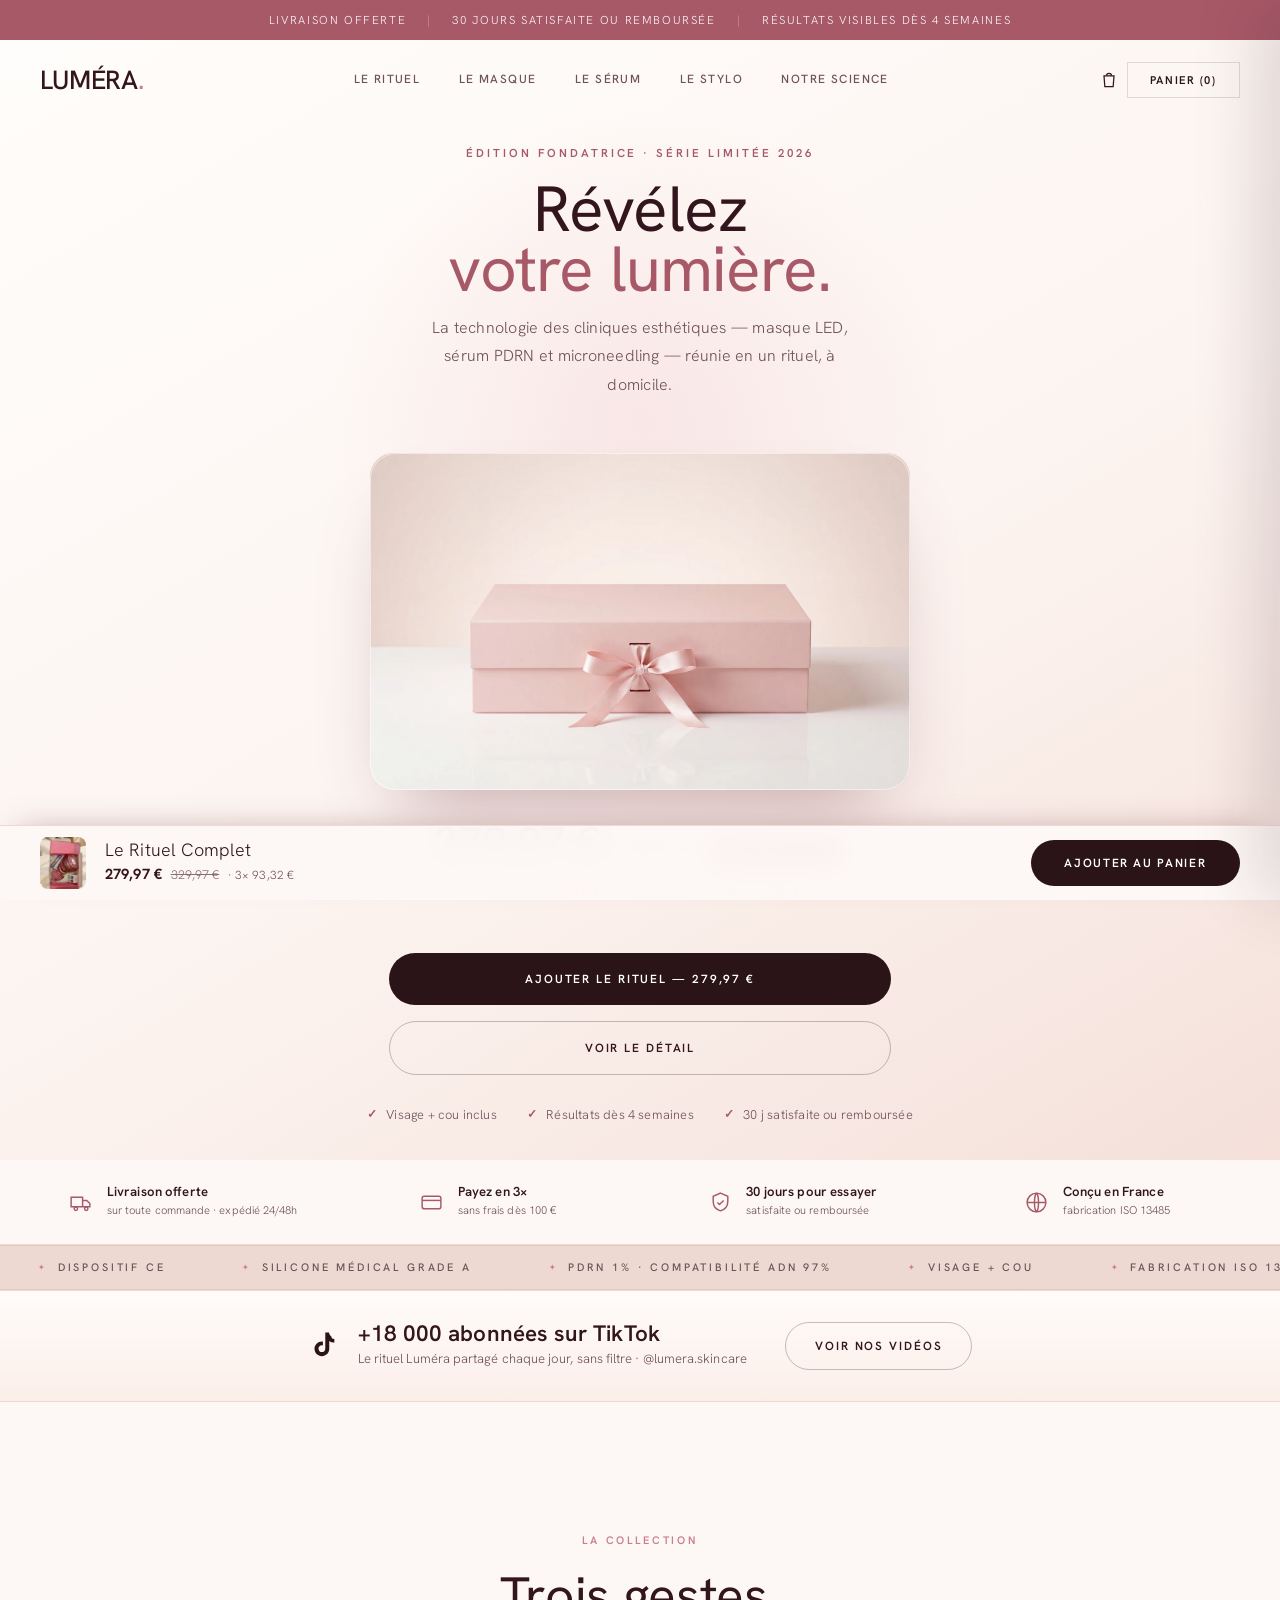
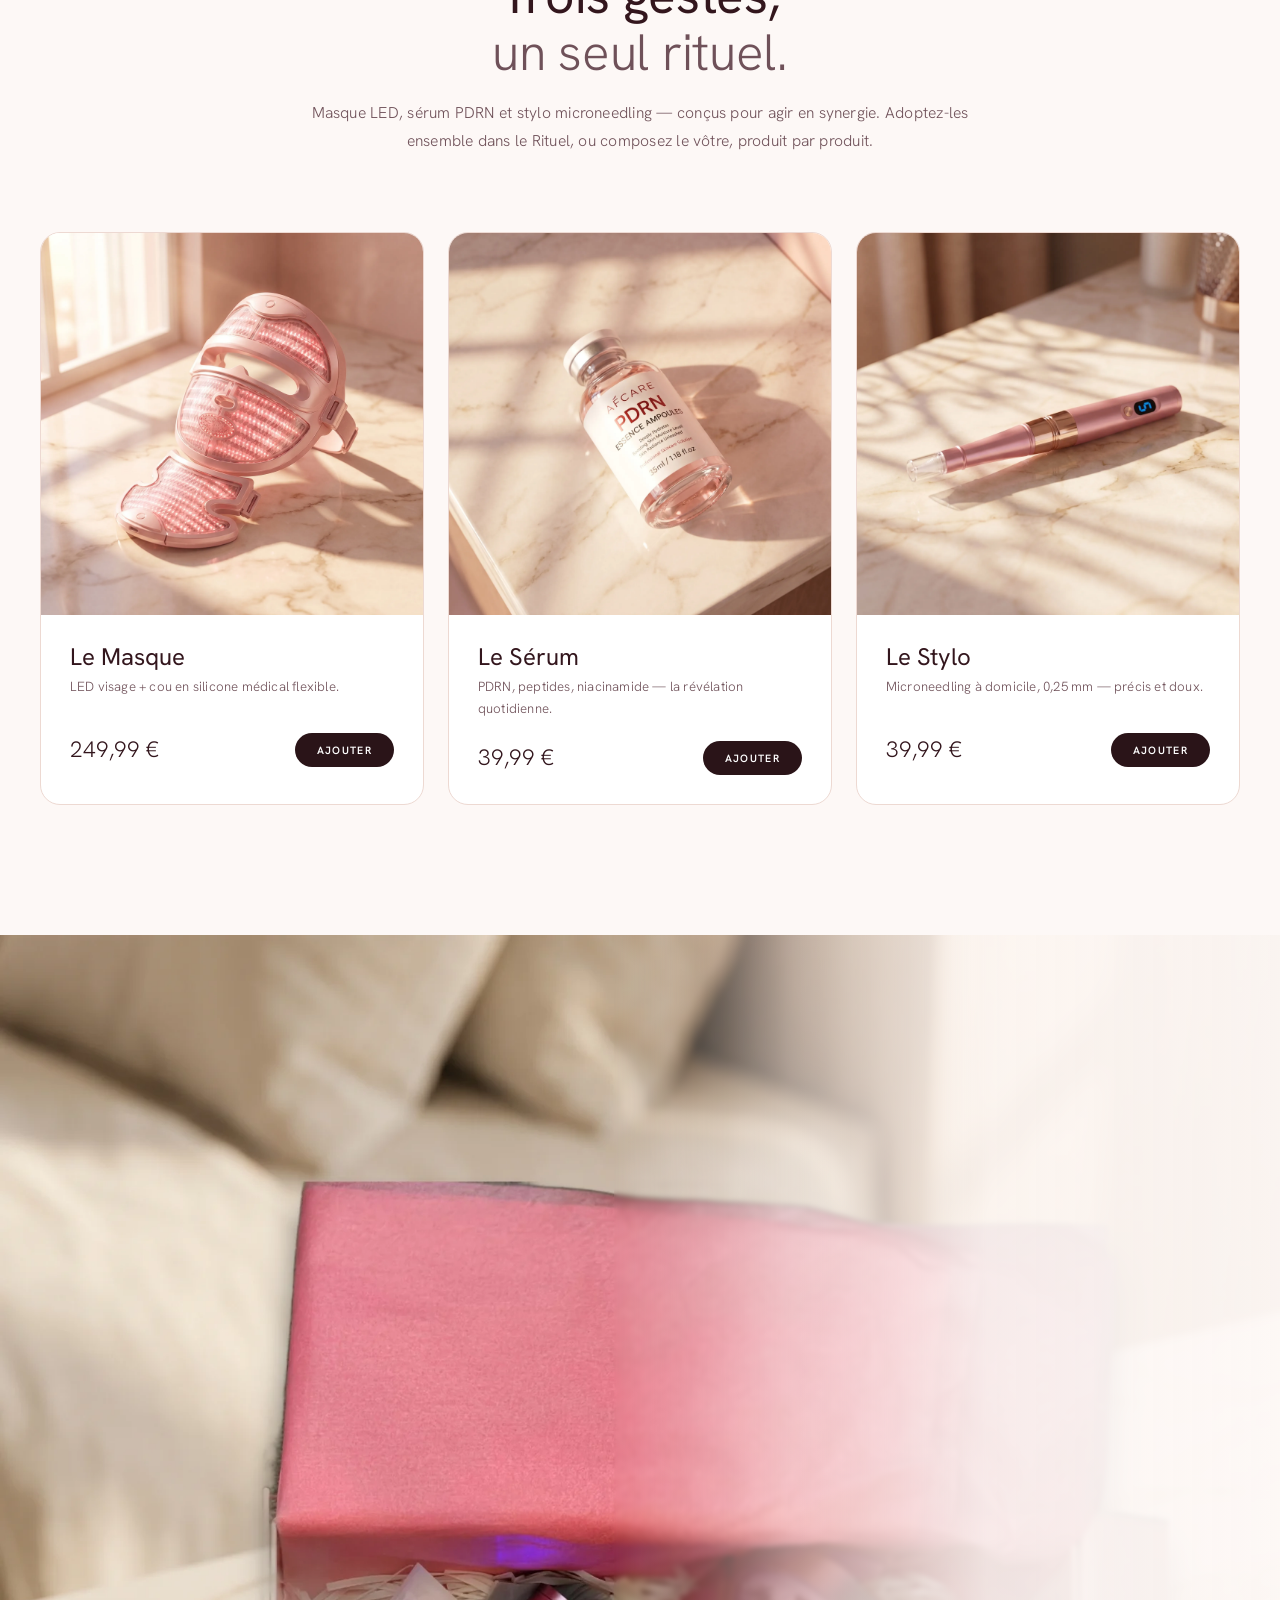
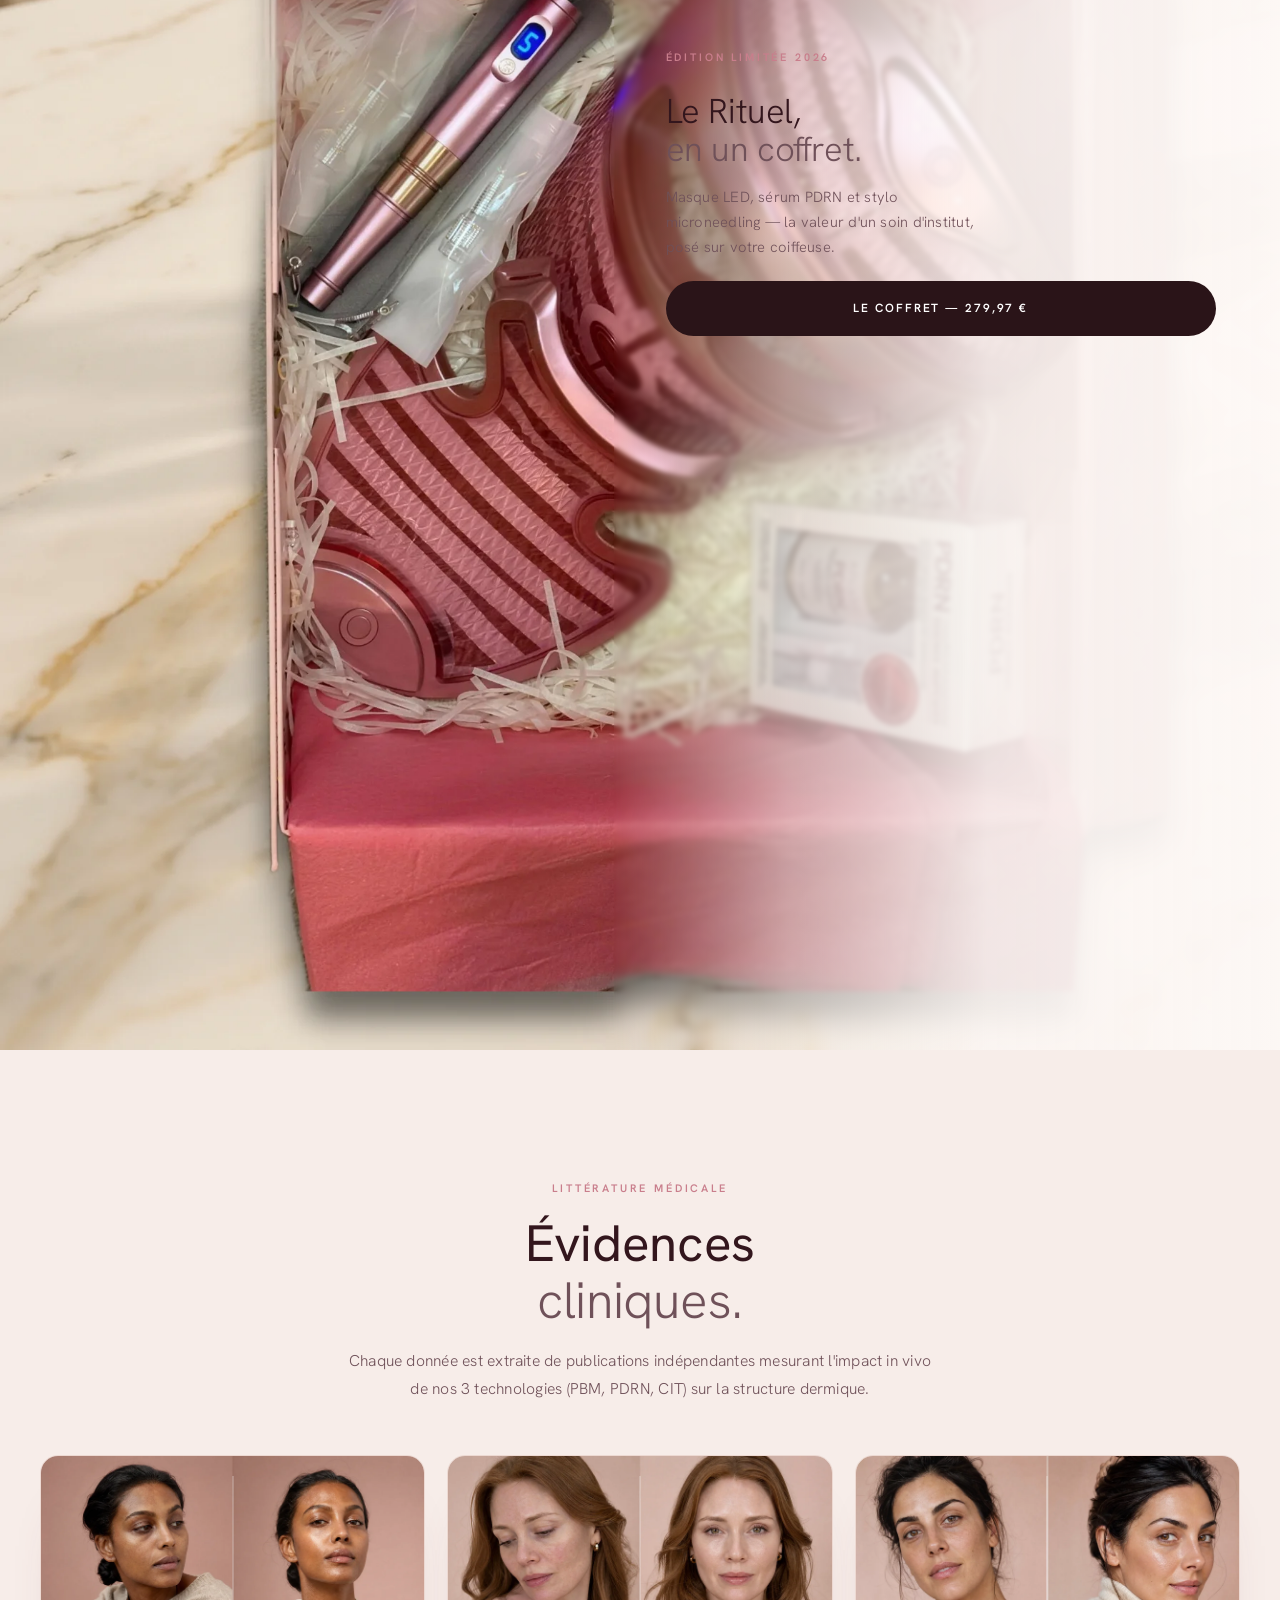
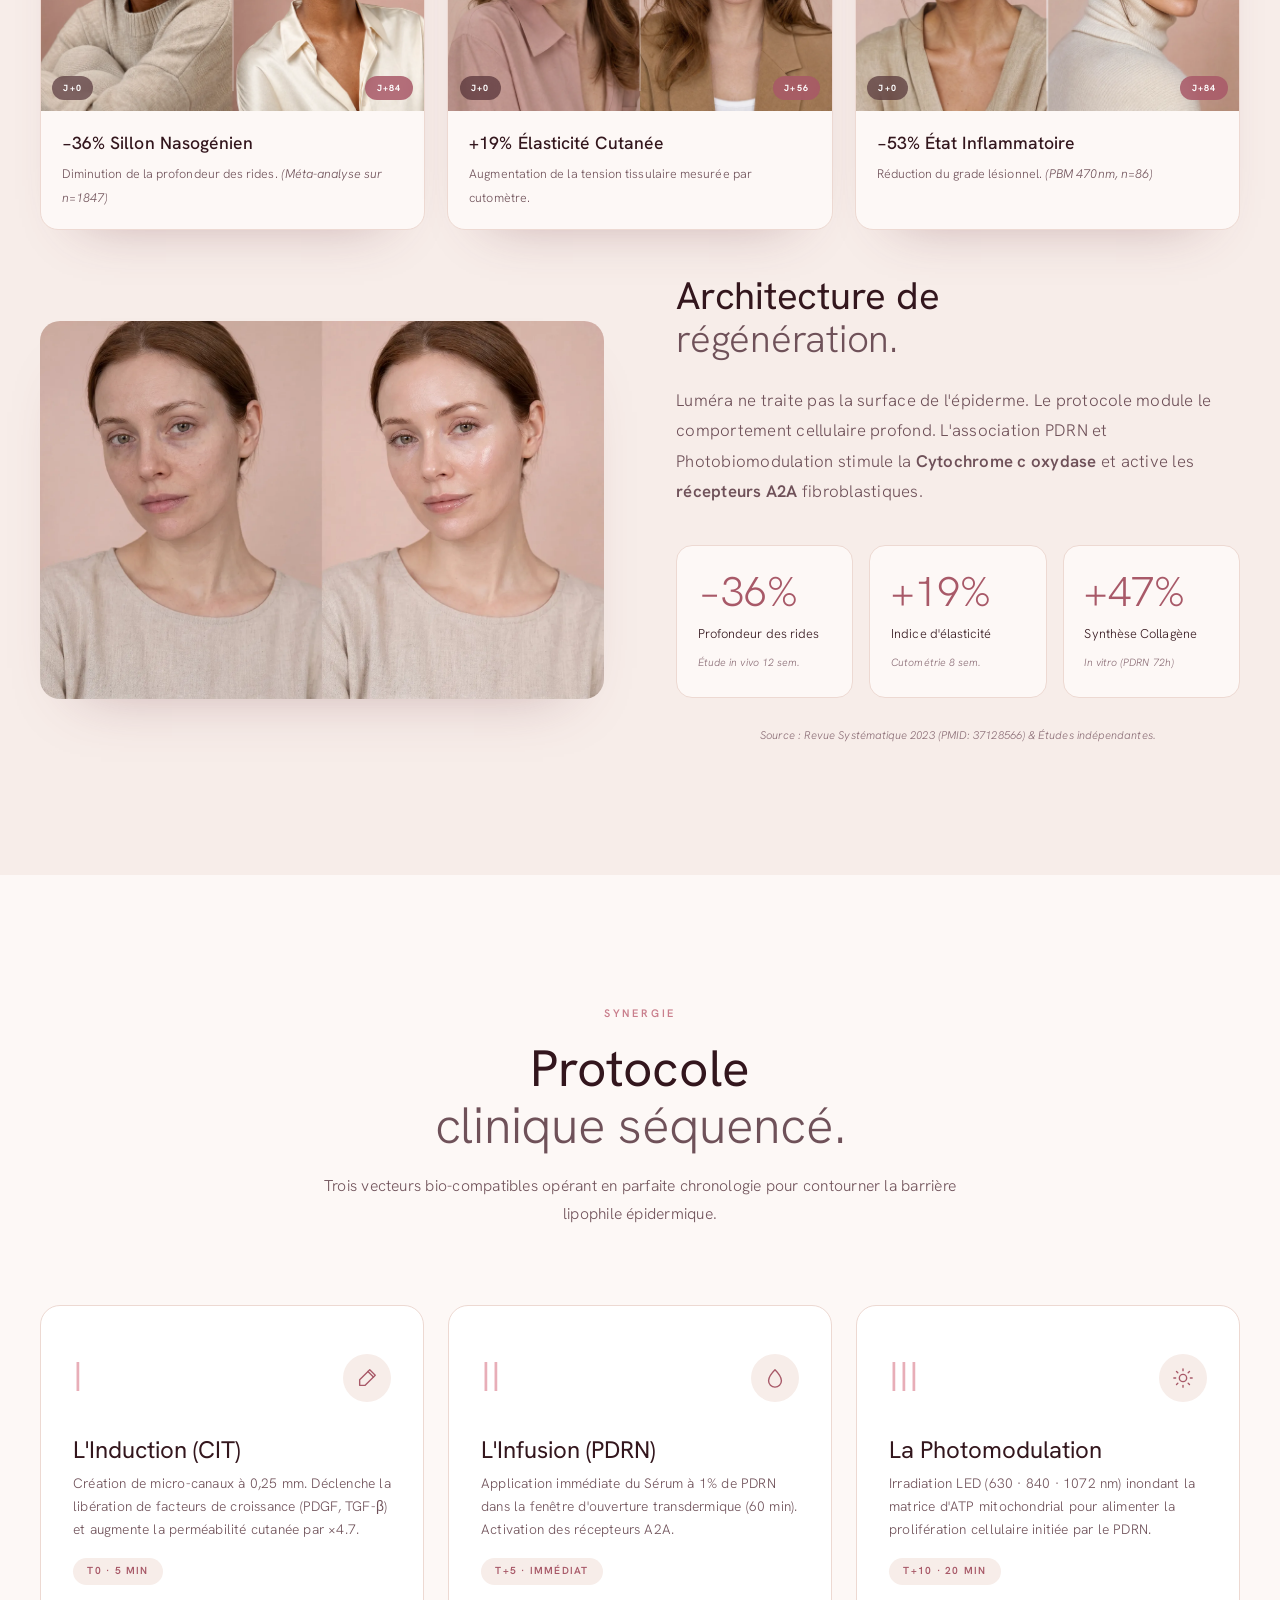
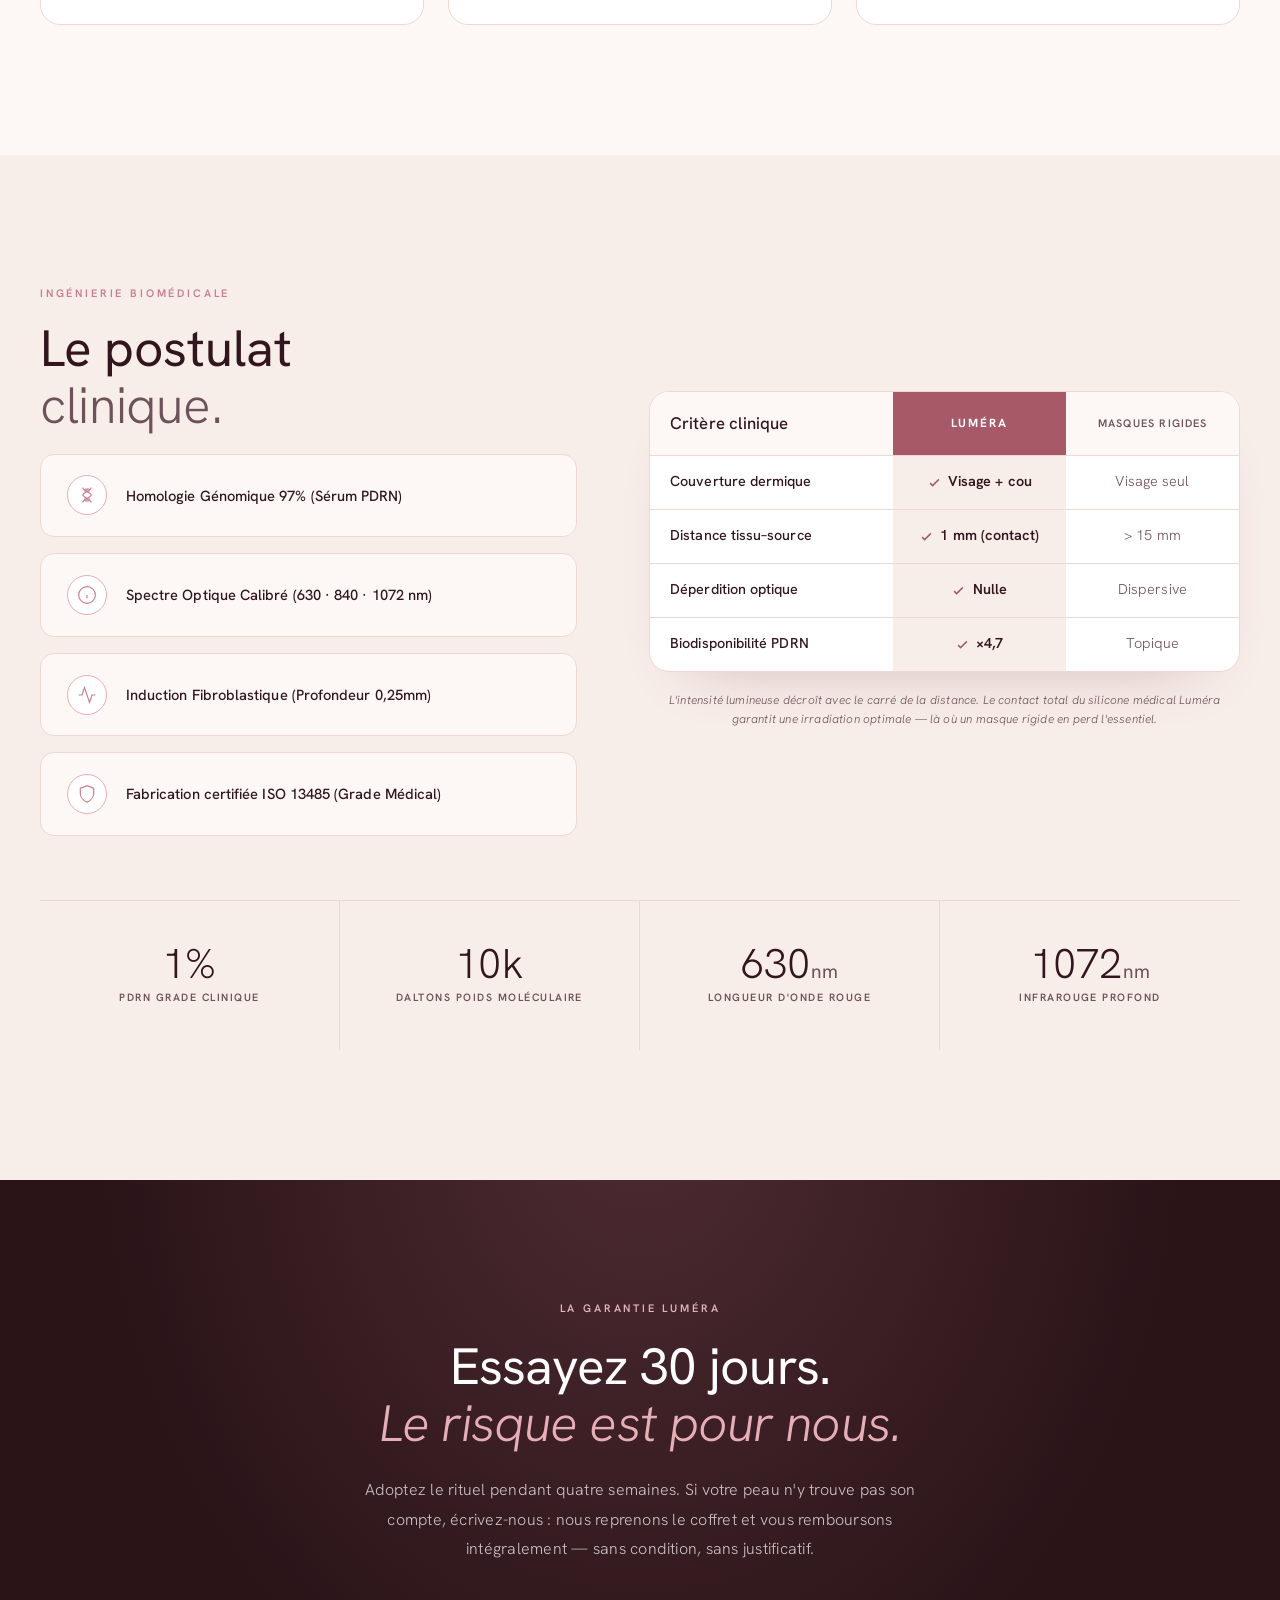
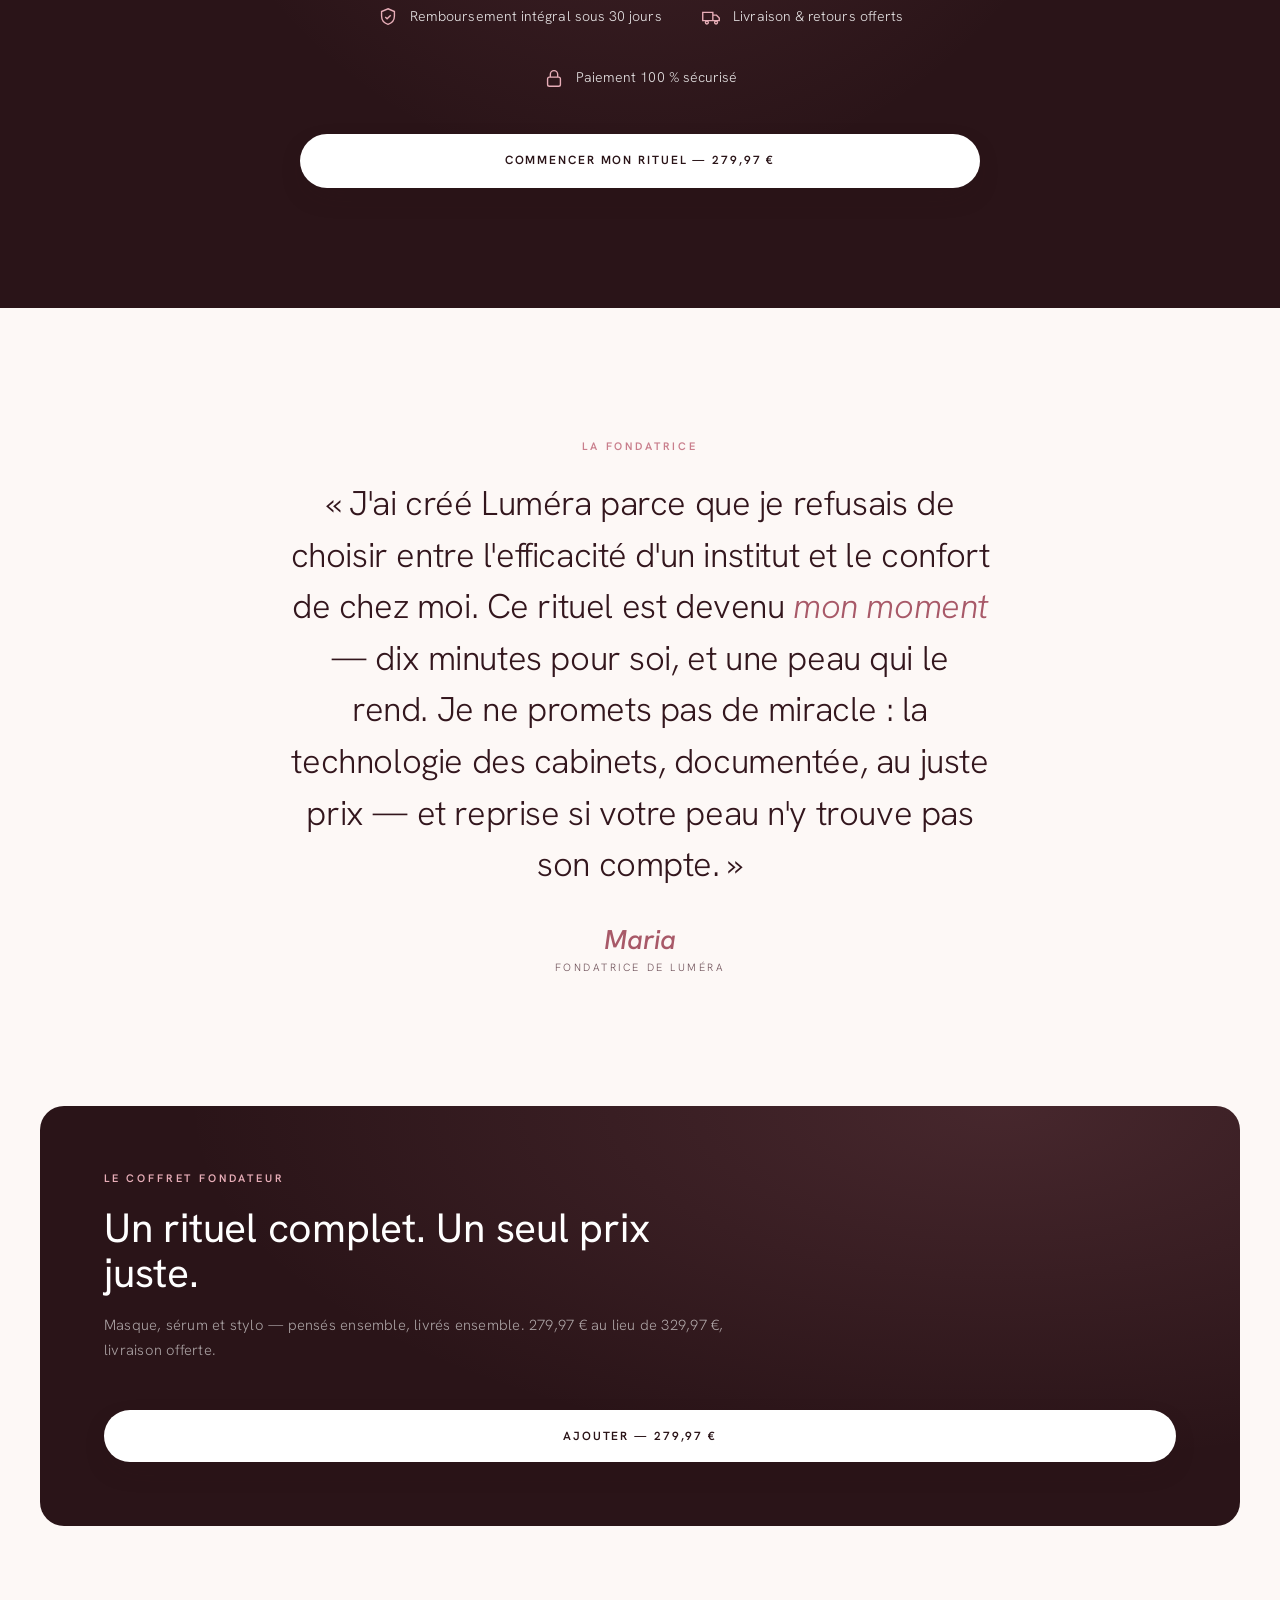
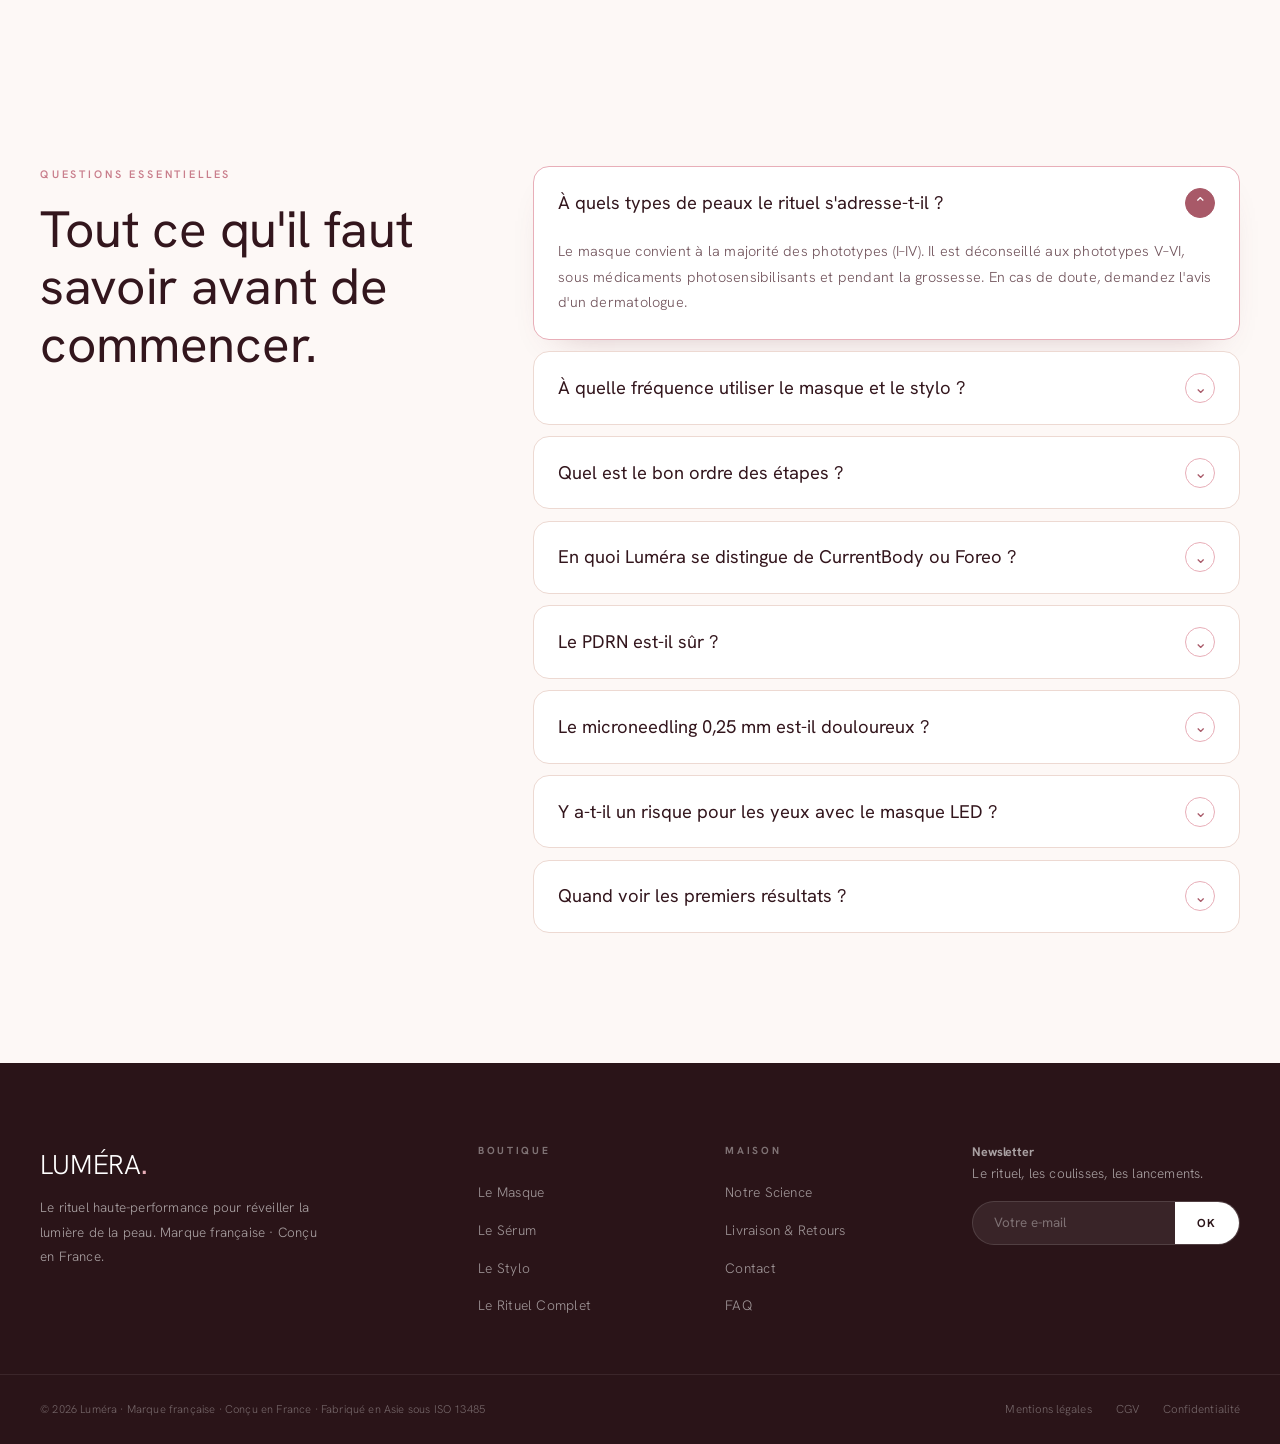
==== commit f11202ac: "Coffret réel détouré + recomposé sur marbre (DA site) ; galerie stylo en DA marbre cohérente - Coffr" ====
--- a/index.html
+++ b/index.html
@@ -10,7 +10,7 @@
 <meta property="og:type" content="website">
 <meta property="og:title" content="LUMÉRA — Le Rituel Lumière">
 <meta property="og:description" content="Le rituel anti-âge des cliniques esthétiques, repensé pour la maison. Masque LED, sérum PDRN, microneedling. Conçu en France.">
-<meta property="og:image" content="assets/coffret-hero.webp?v=6">
+<meta property="og:image" content="assets/coffret-hero.webp?v=7">
 <meta name="twitter:card" content="summary_large_image">
 <link rel="preconnect" href="https://fonts.googleapis.com">
 <link rel="preconnect" href="https://fonts.gstatic.com" crossorigin="">
@@ -535,7 +535,7 @@
       </div>
       <p class="hero-bnpl lnum">ou <strong>3× 93,32 €</strong> sans frais · Livraison offerte</p>
       <div class="hero-cta">
-        <button class="btn btn-dark" onclick="addToCart('Le Rituel Complet', 279.97, 'assets/coffret-open.webp?v=6')">Ajouter le Rituel — 279,97 €</button>
+        <button class="btn btn-dark" onclick="addToCart('Le Rituel Complet', 279.97, 'assets/coffret-open.webp?v=7')">Ajouter le Rituel — 279,97 €</button>
         <a href="bundle.html" class="btn btn-ghost">Voir le détail</a>
       </div>
       <ul class="hero-proof">
@@ -634,7 +634,7 @@
 
 <!-- BANNER COFFRET -->
 <section class="lbanner reveal">
-  <img loading="lazy" src="assets/coffret-open.webp?v=6" alt="Le Rituel Luméra — coffret édition limitée, masque LED, sérum et stylo">
+  <img loading="lazy" src="assets/coffret-open.webp?v=7" alt="Le Rituel Luméra — coffret édition limitée, masque LED, sérum et stylo">
   <div class="lbanner-txt">
     <span class="eyebrow">Édition limitée 2026</span>
     <h2>Le Rituel,<br><em>en un coffret.</em></h2>
@@ -862,7 +862,7 @@
         <h2>Un rituel complet. Un seul prix juste.</h2>
         <p>Masque, sérum et stylo — pensés ensemble, livrés ensemble. 279,97 € au lieu de 329,97 €, livraison offerte.</p>
       </div>
-      <button class="btn btn-light" onclick="addToCart('Le Rituel Complet', 279.97, 'assets/coffret-open.webp?v=6')">Ajouter — 279,97 €</button>
+      <button class="btn btn-light" onclick="addToCart('Le Rituel Complet', 279.97, 'assets/coffret-open.webp?v=7')">Ajouter — 279,97 €</button>
     </div>
   </div>
 </section>
@@ -974,12 +974,12 @@
 <!-- STICKY ADD-TO-CART -->
 <div class="satc" id="satc">
   <div class="satc-inner">
-    <img class="satc-thumb" src="assets/coffret-open.webp?v=6" alt="" aria-hidden="true">
+    <img class="satc-thumb" src="assets/coffret-open.webp?v=7" alt="" aria-hidden="true">
     <div class="satc-info">
       <div class="satc-name">Le Rituel Complet</div>
       <div class="satc-price"><span class="satc-now lnum">279,97 €</span><span class="satc-was lnum">329,97 €</span><span class="satc-split lnum">· 3× 93,32 €</span></div>
     </div>
-    <button class="satc-btn" aria-label="Ajouter au panier" onclick="addToCart('Le Rituel Complet', 279.97, 'assets/coffret-open.webp?v=6')">Ajouter au panier</button>
+    <button class="satc-btn" aria-label="Ajouter au panier" onclick="addToCart('Le Rituel Complet', 279.97, 'assets/coffret-open.webp?v=7')">Ajouter au panier</button>
   </div>
 </div>
 
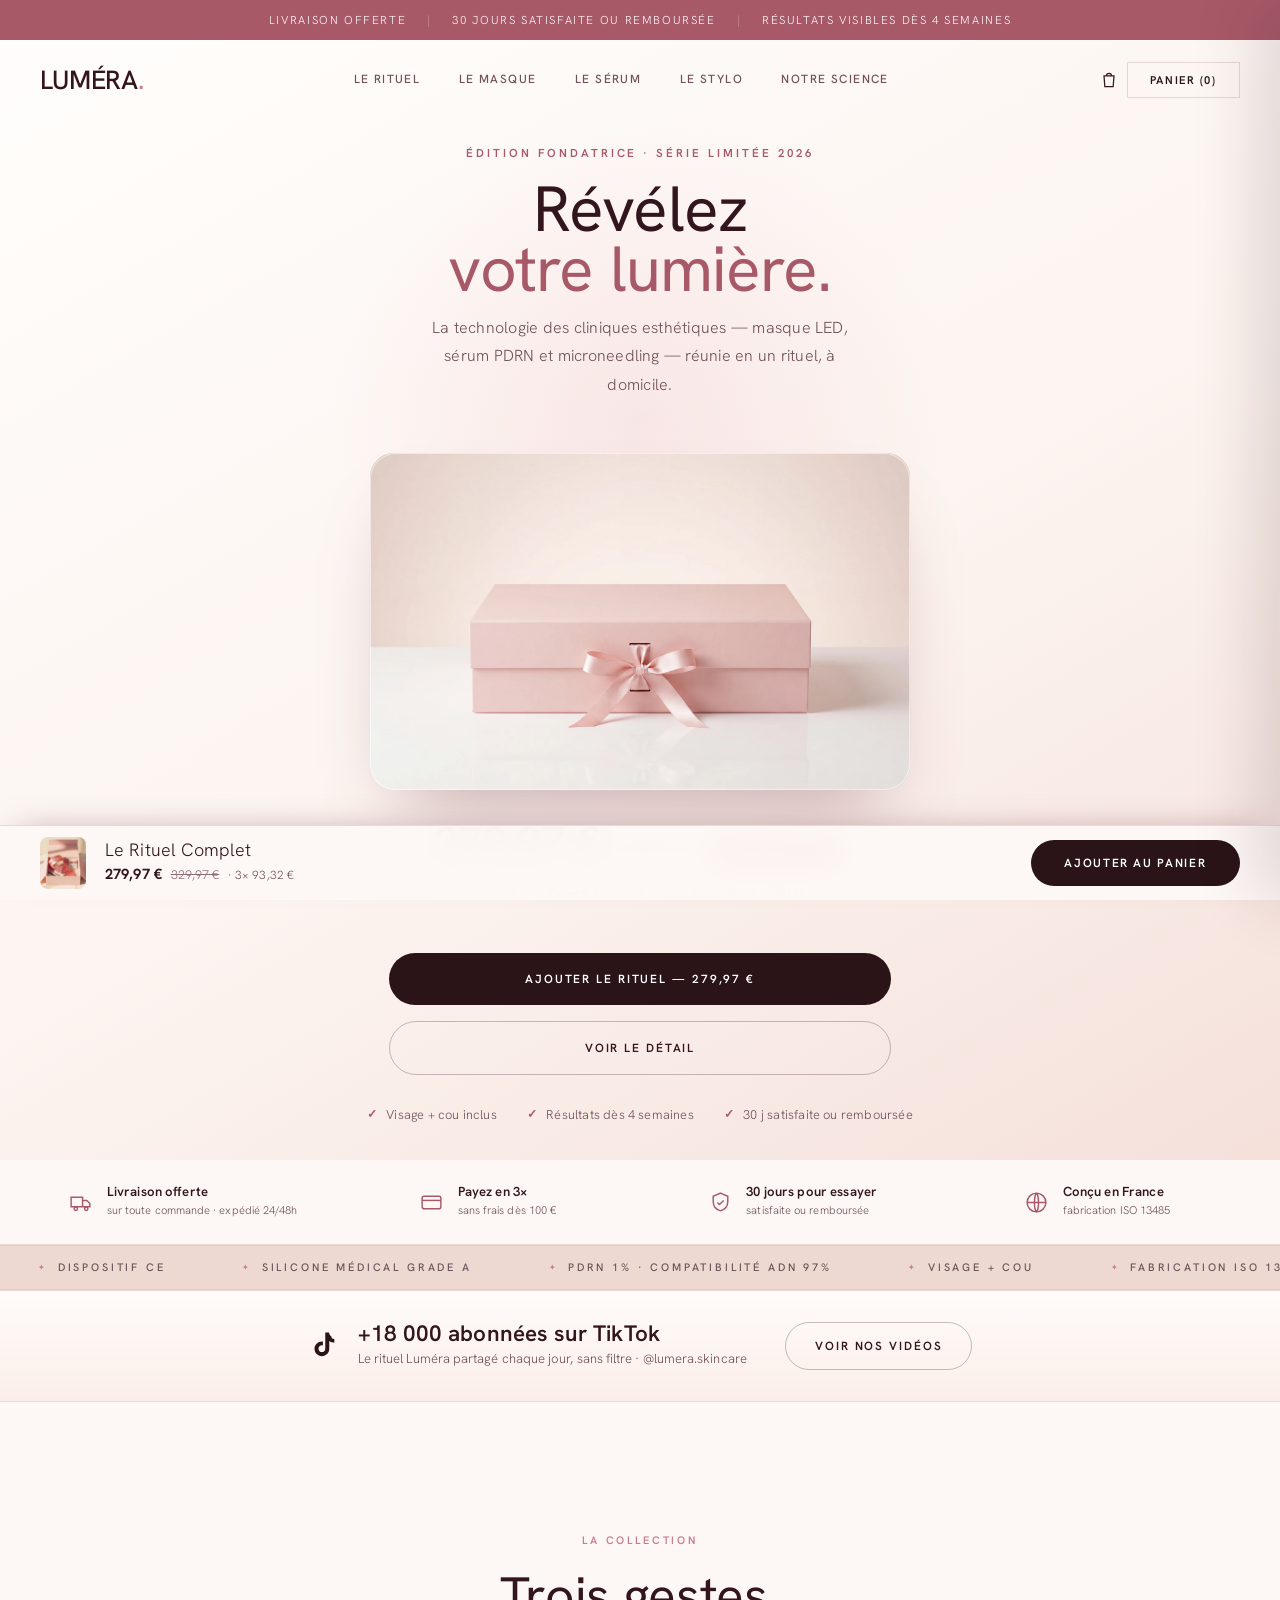
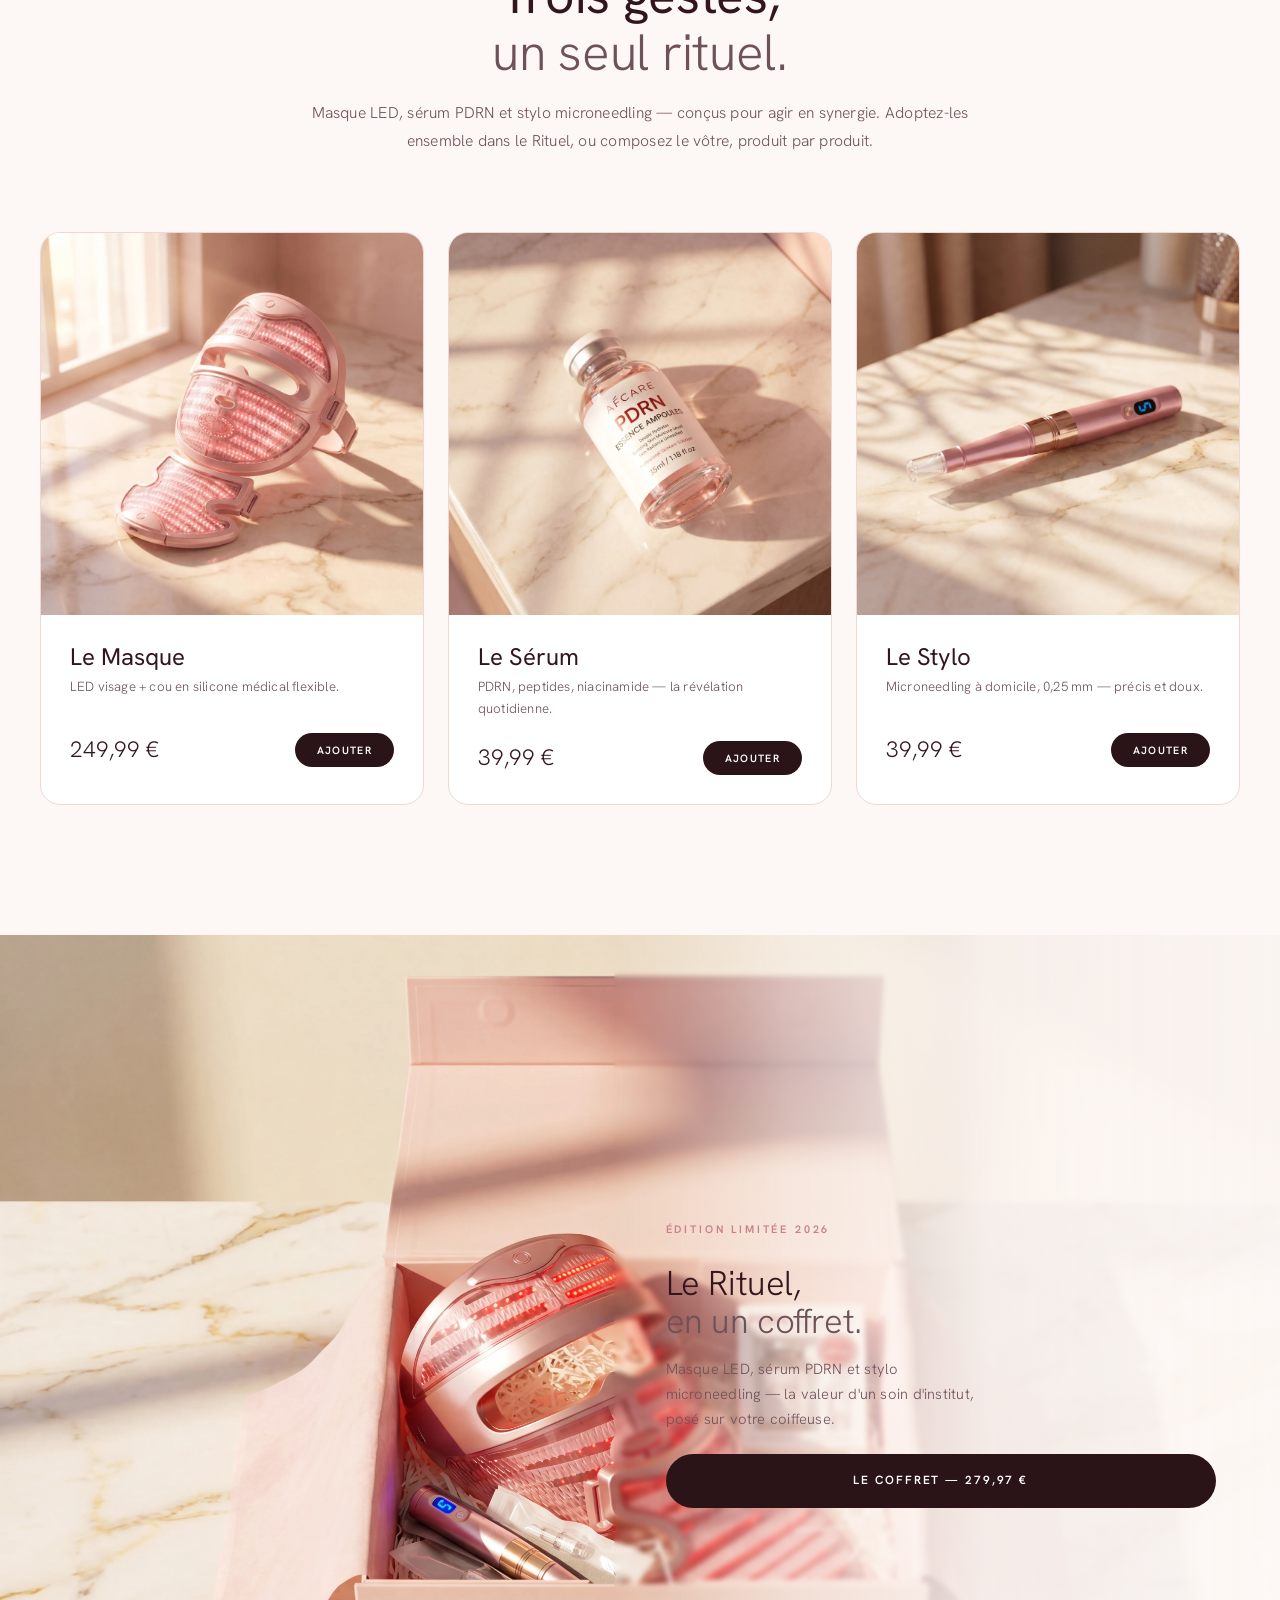
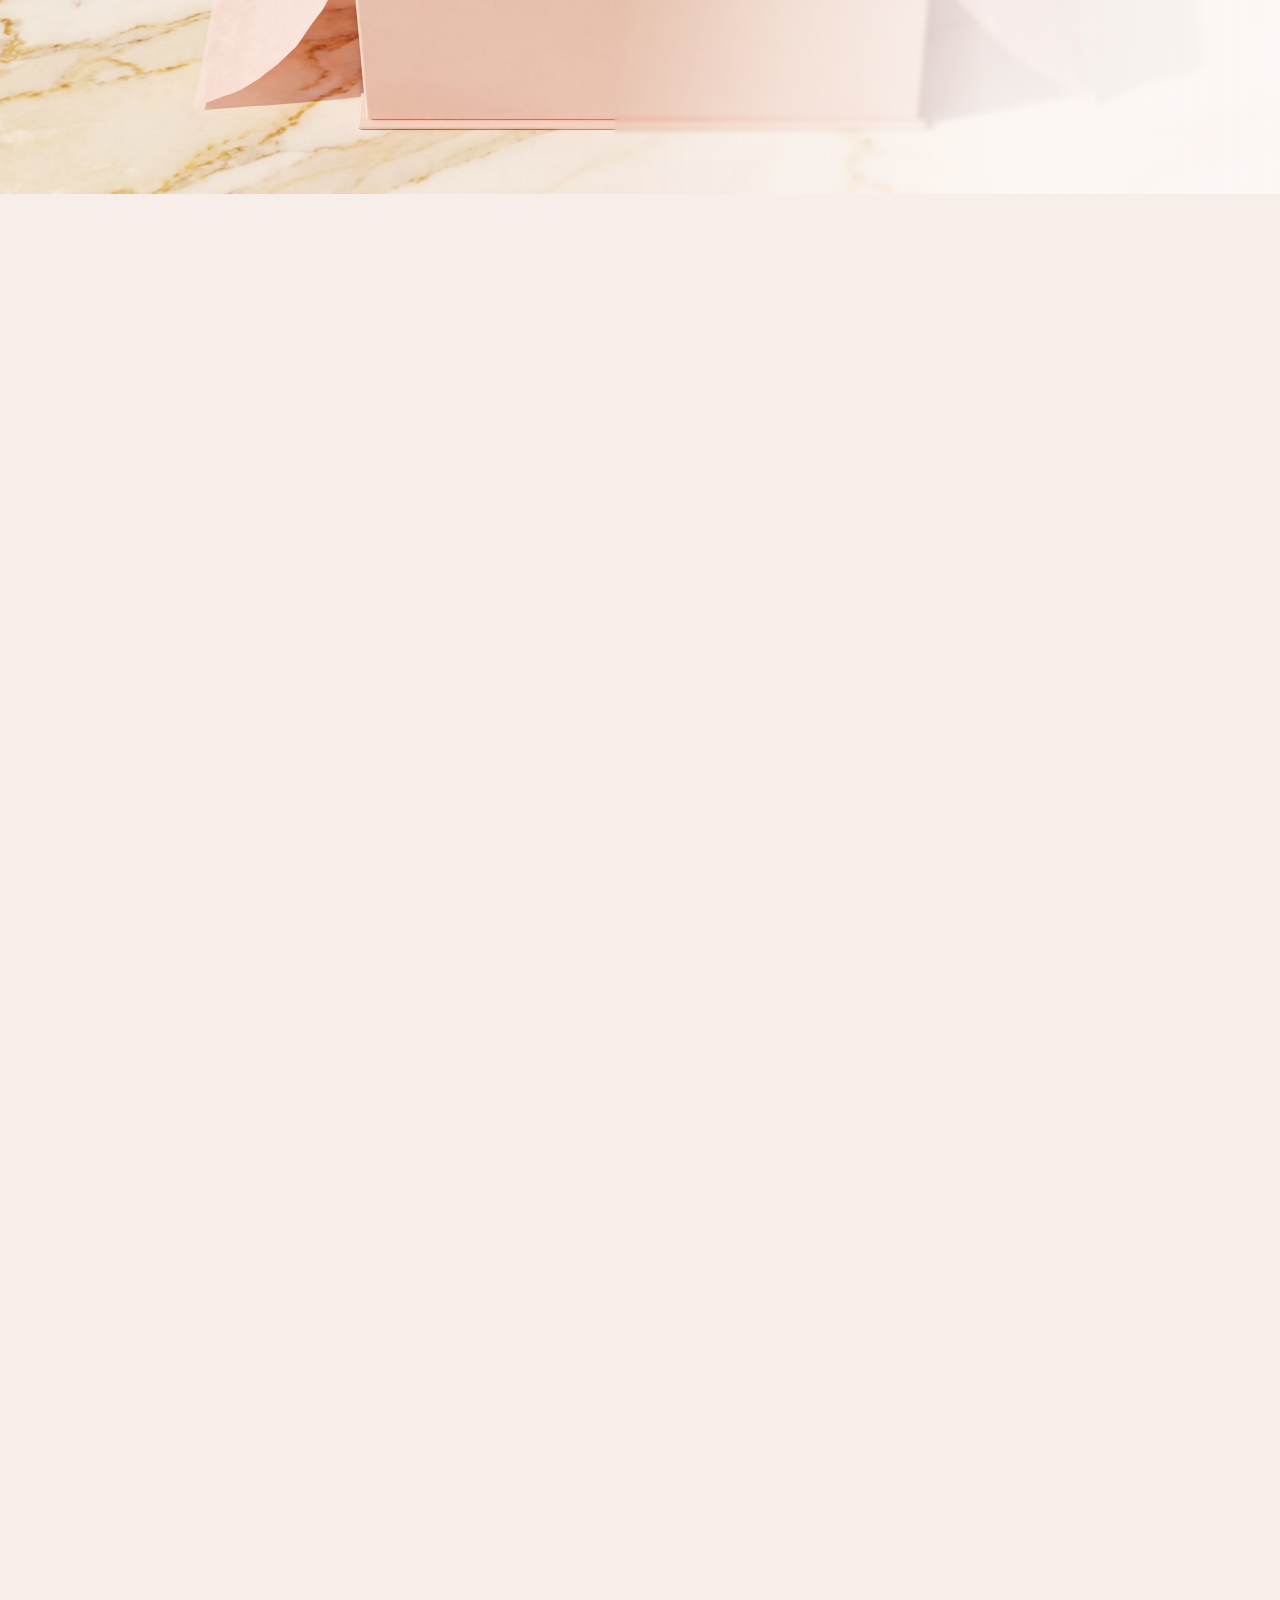
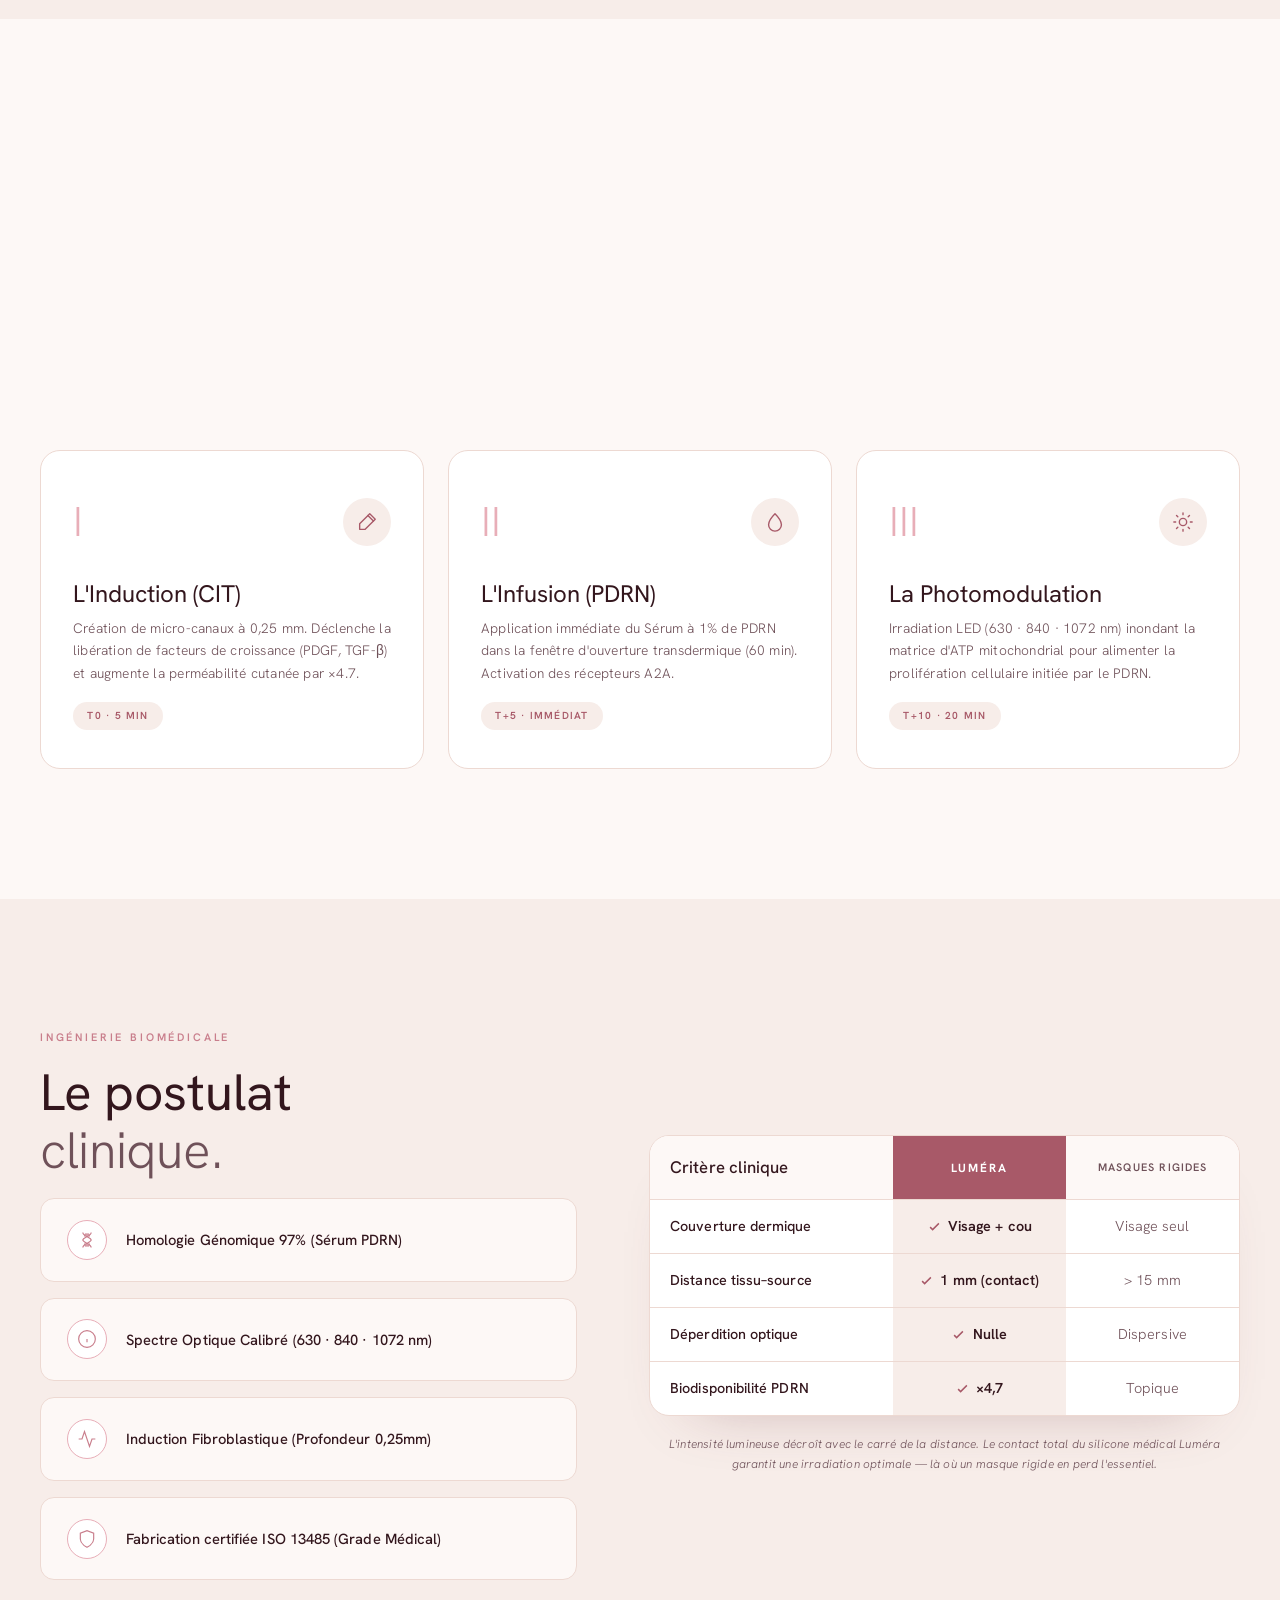
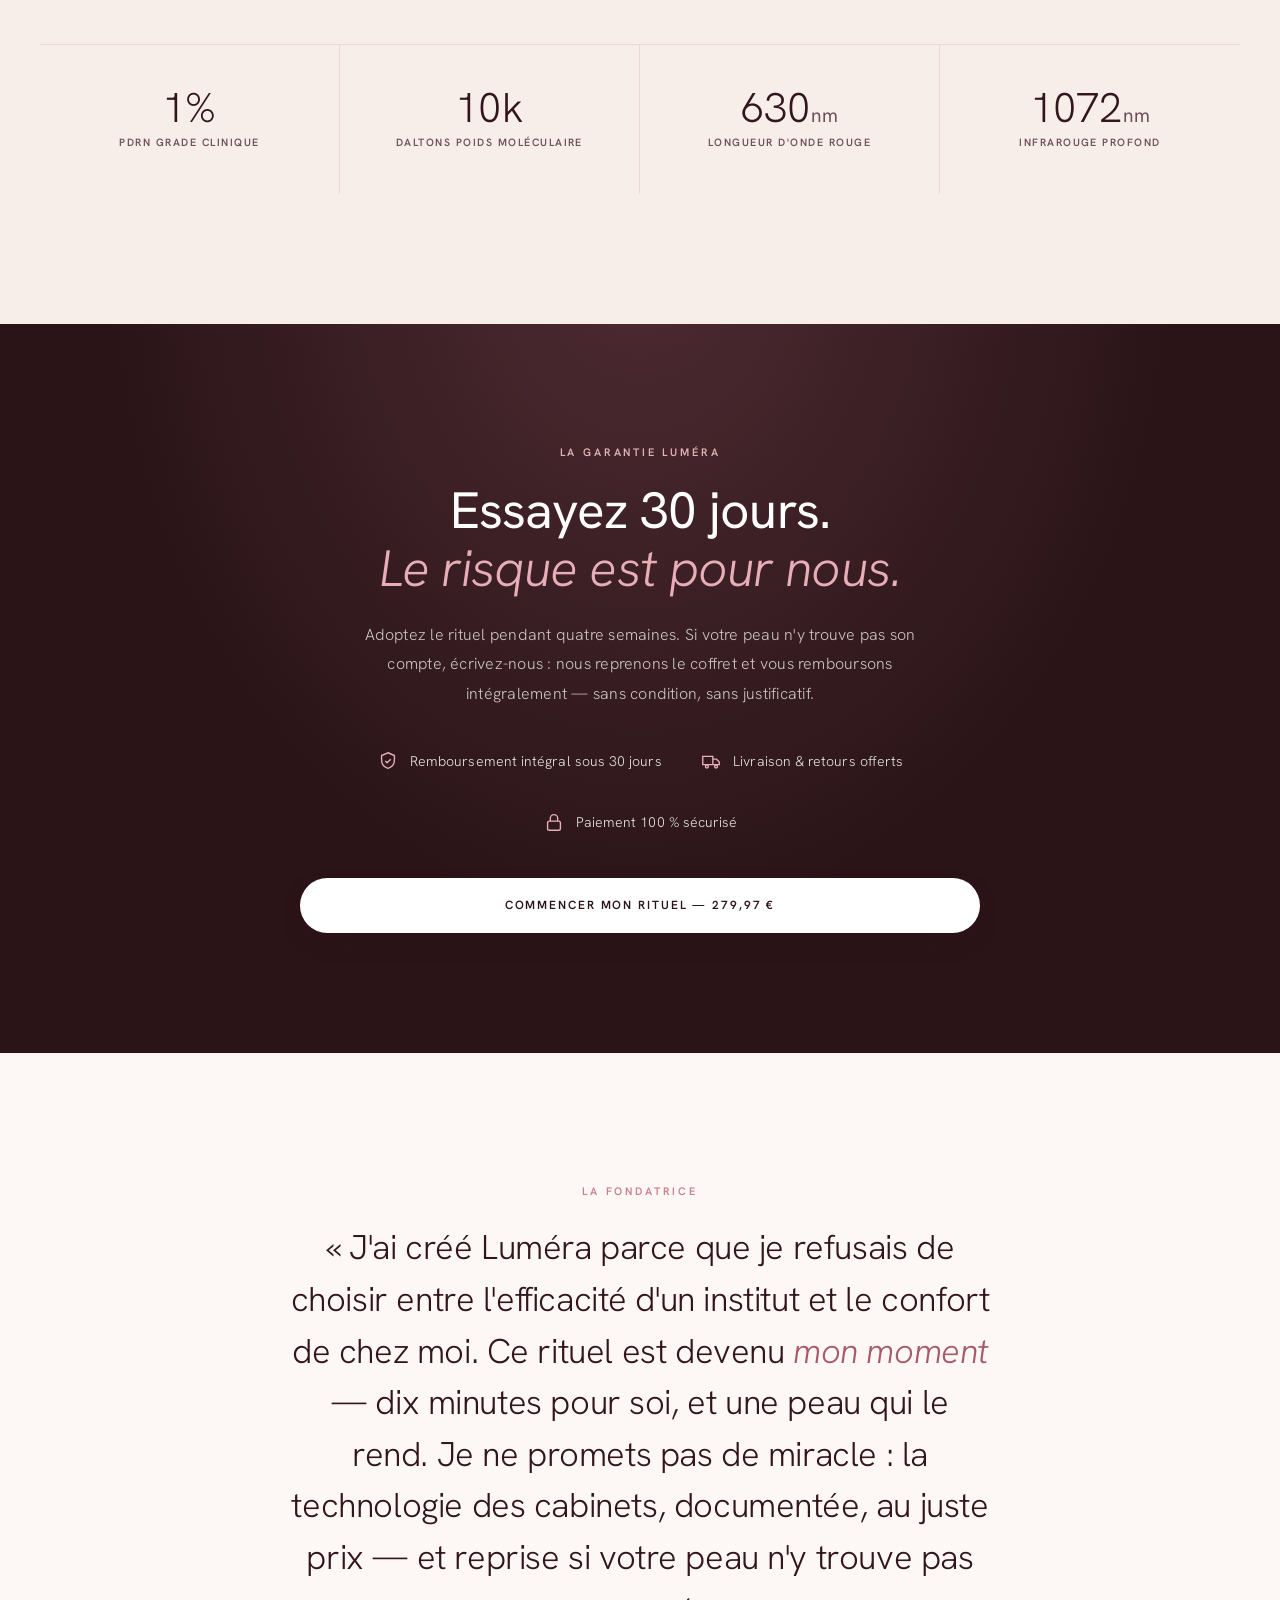
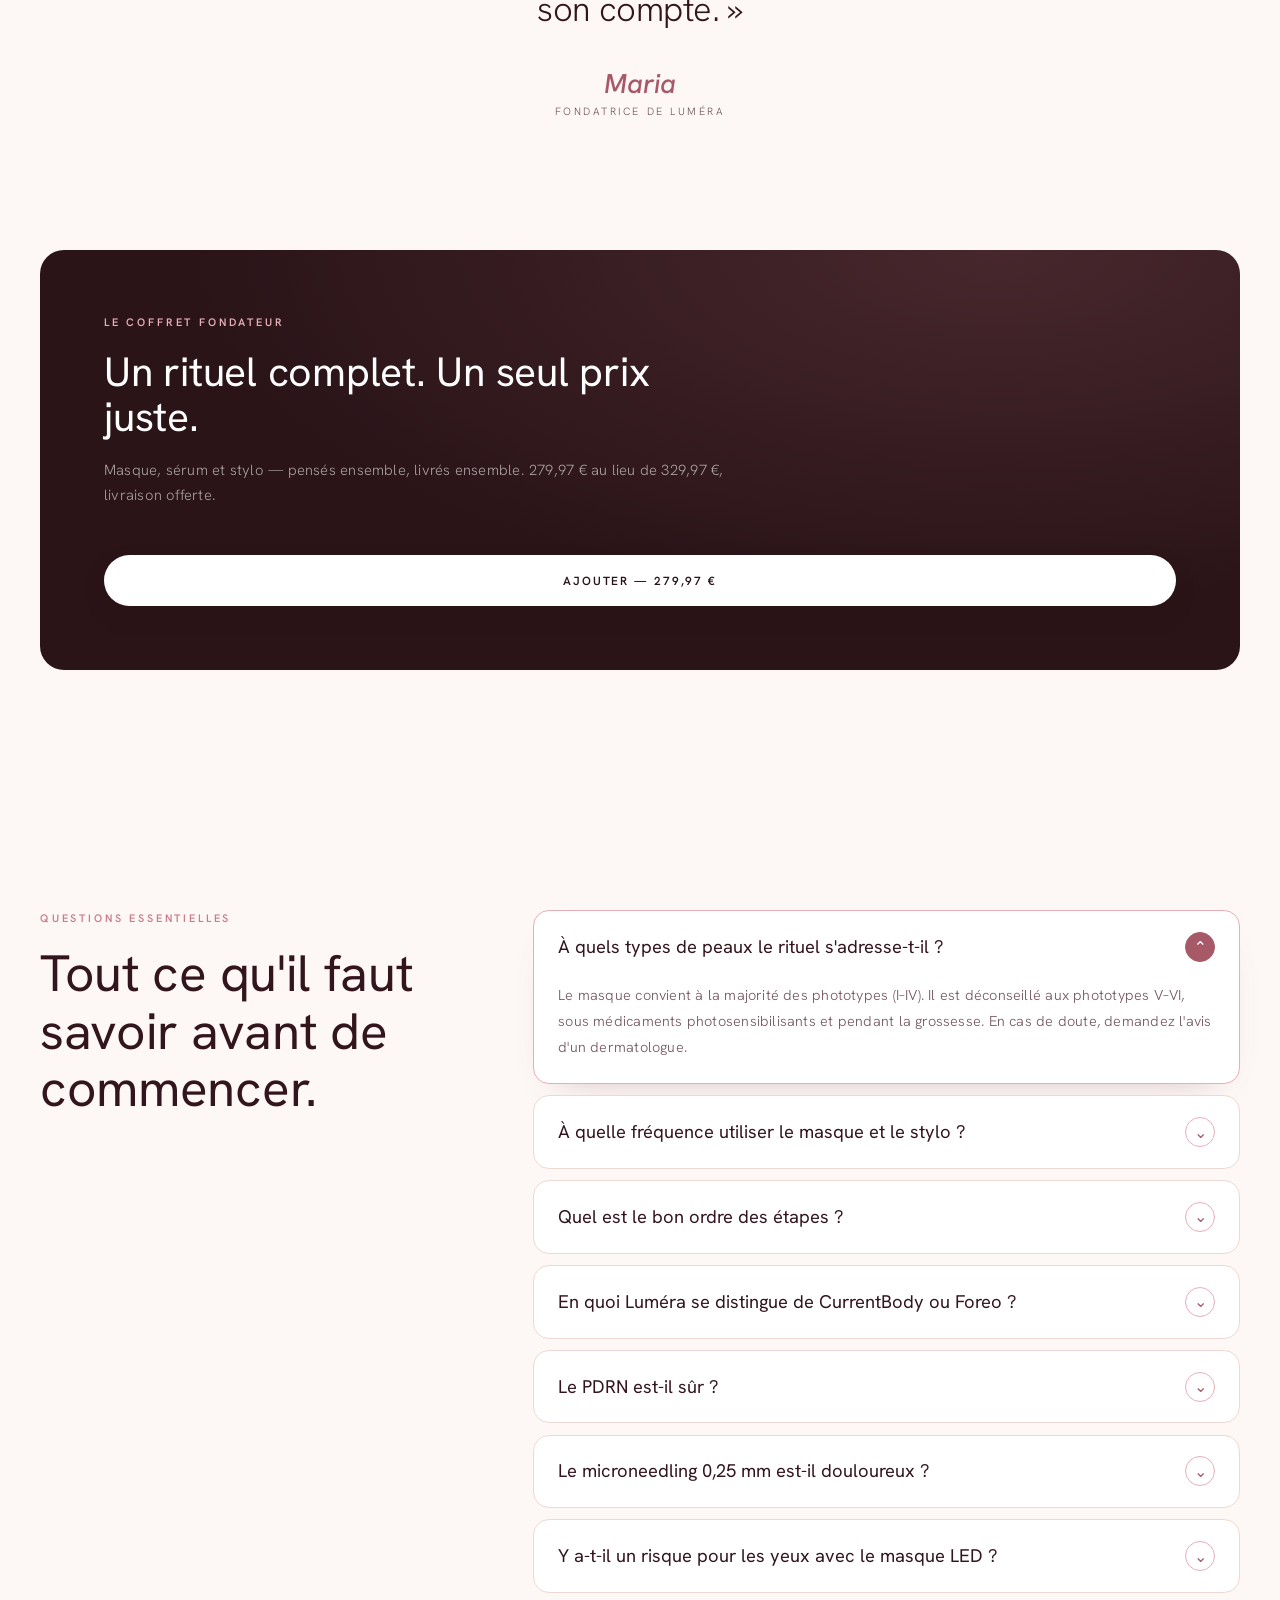
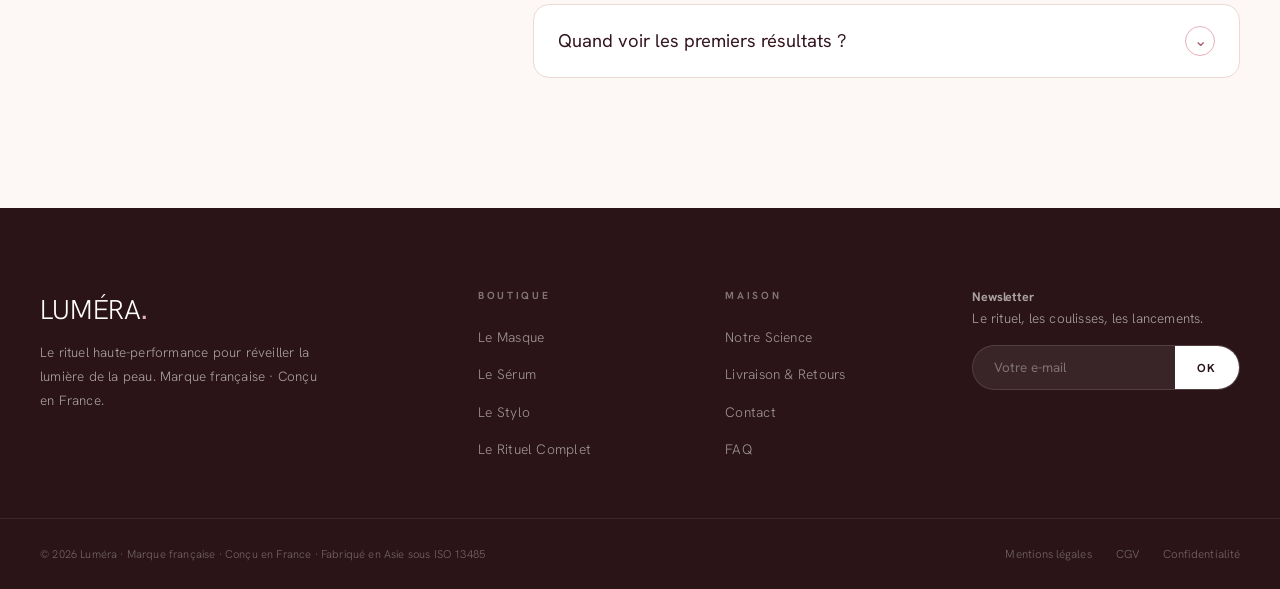
==== commit 65c591b0: "Coffret frontal premium (masque réel) + 2e angle propre + stylo corrigé (bande dorée) - Coffret: vue" ====
--- a/index.html
+++ b/index.html
@@ -10,7 +10,7 @@
 <meta property="og:type" content="website">
 <meta property="og:title" content="LUMÉRA — Le Rituel Lumière">
 <meta property="og:description" content="Le rituel anti-âge des cliniques esthétiques, repensé pour la maison. Masque LED, sérum PDRN, microneedling. Conçu en France.">
-<meta property="og:image" content="assets/coffret-hero.webp?v=7">
+<meta property="og:image" content="assets/coffret-hero.webp?v=8">
 <meta name="twitter:card" content="summary_large_image">
 <link rel="preconnect" href="https://fonts.googleapis.com">
 <link rel="preconnect" href="https://fonts.gstatic.com" crossorigin="">
@@ -535,7 +535,7 @@
       </div>
       <p class="hero-bnpl lnum">ou <strong>3× 93,32 €</strong> sans frais · Livraison offerte</p>
       <div class="hero-cta">
-        <button class="btn btn-dark" onclick="addToCart('Le Rituel Complet', 279.97, 'assets/coffret-open.webp?v=7')">Ajouter le Rituel — 279,97 €</button>
+        <button class="btn btn-dark" onclick="addToCart('Le Rituel Complet', 279.97, 'assets/coffret-open.webp?v=8')">Ajouter le Rituel — 279,97 €</button>
         <a href="bundle.html" class="btn btn-ghost">Voir le détail</a>
       </div>
       <ul class="hero-proof">
@@ -634,7 +634,7 @@
 
 <!-- BANNER COFFRET -->
 <section class="lbanner reveal">
-  <img loading="lazy" src="assets/coffret-open.webp?v=7" alt="Le Rituel Luméra — coffret édition limitée, masque LED, sérum et stylo">
+  <img loading="lazy" src="assets/coffret-open.webp?v=8" alt="Le Rituel Luméra — coffret édition limitée, masque LED, sérum et stylo">
   <div class="lbanner-txt">
     <span class="eyebrow">Édition limitée 2026</span>
     <h2>Le Rituel,<br><em>en un coffret.</em></h2>
@@ -862,7 +862,7 @@
         <h2>Un rituel complet. Un seul prix juste.</h2>
         <p>Masque, sérum et stylo — pensés ensemble, livrés ensemble. 279,97 € au lieu de 329,97 €, livraison offerte.</p>
       </div>
-      <button class="btn btn-light" onclick="addToCart('Le Rituel Complet', 279.97, 'assets/coffret-open.webp?v=7')">Ajouter — 279,97 €</button>
+      <button class="btn btn-light" onclick="addToCart('Le Rituel Complet', 279.97, 'assets/coffret-open.webp?v=8')">Ajouter — 279,97 €</button>
     </div>
   </div>
 </section>
@@ -974,12 +974,12 @@
 <!-- STICKY ADD-TO-CART -->
 <div class="satc" id="satc">
   <div class="satc-inner">
-    <img class="satc-thumb" src="assets/coffret-open.webp?v=7" alt="" aria-hidden="true">
+    <img class="satc-thumb" src="assets/coffret-open.webp?v=8" alt="" aria-hidden="true">
     <div class="satc-info">
       <div class="satc-name">Le Rituel Complet</div>
       <div class="satc-price"><span class="satc-now lnum">279,97 €</span><span class="satc-was lnum">329,97 €</span><span class="satc-split lnum">· 3× 93,32 €</span></div>
     </div>
-    <button class="satc-btn" aria-label="Ajouter au panier" onclick="addToCart('Le Rituel Complet', 279.97, 'assets/coffret-open.webp?v=7')">Ajouter au panier</button>
+    <button class="satc-btn" aria-label="Ajouter au panier" onclick="addToCart('Le Rituel Complet', 279.97, 'assets/coffret-open.webp?v=8')">Ajouter au panier</button>
   </div>
 </div>
 
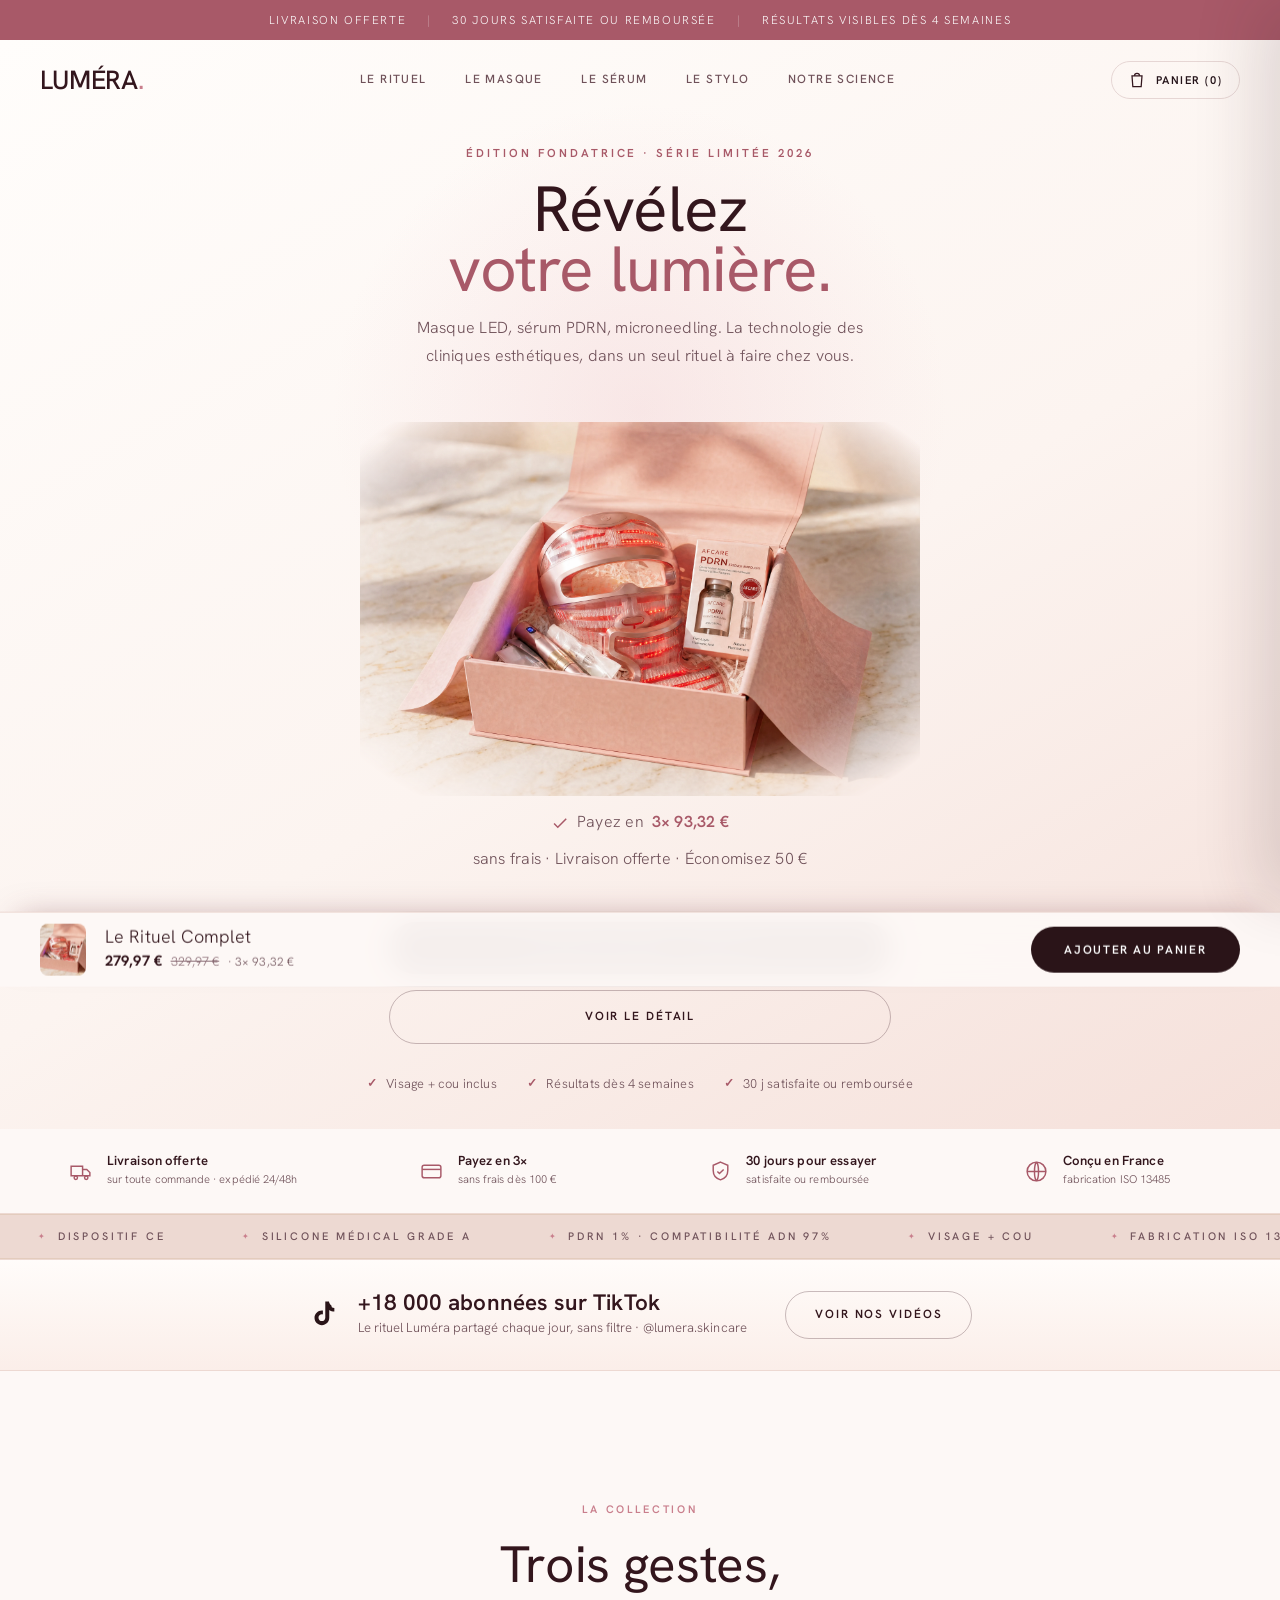
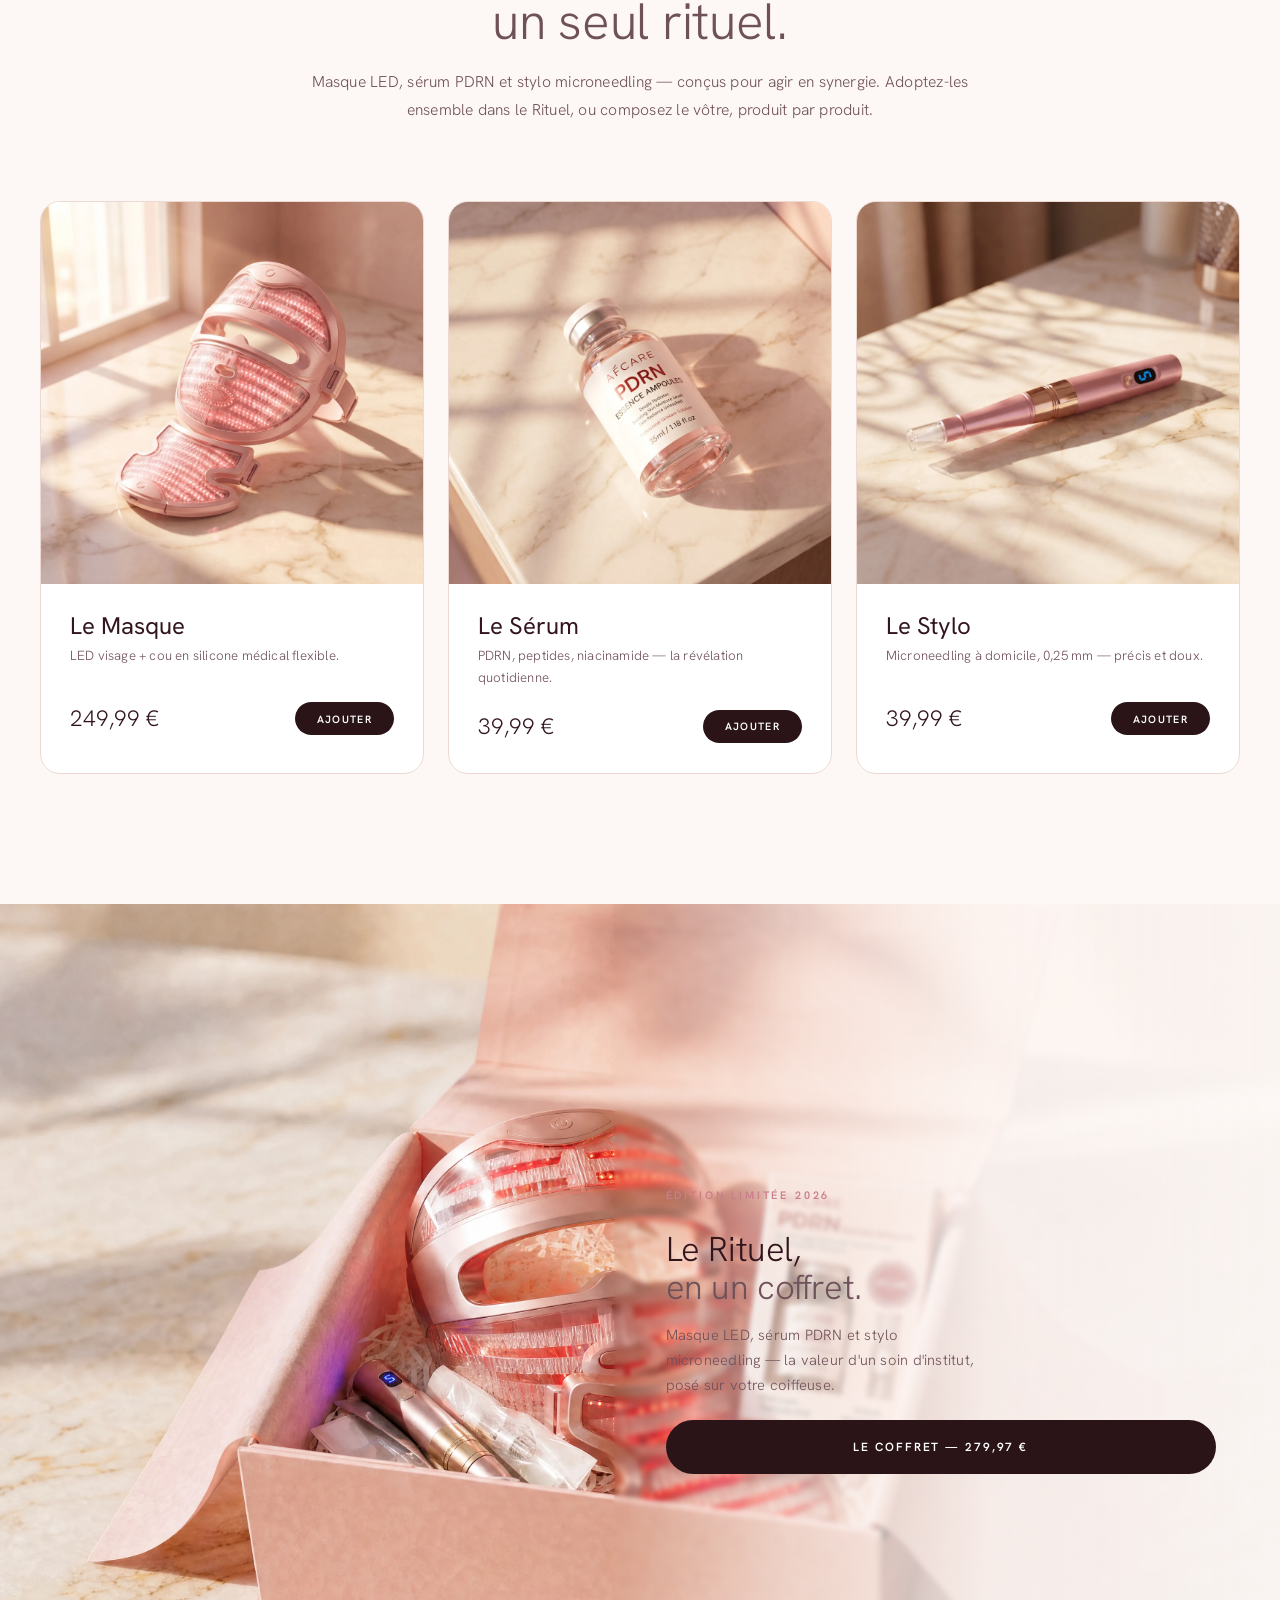
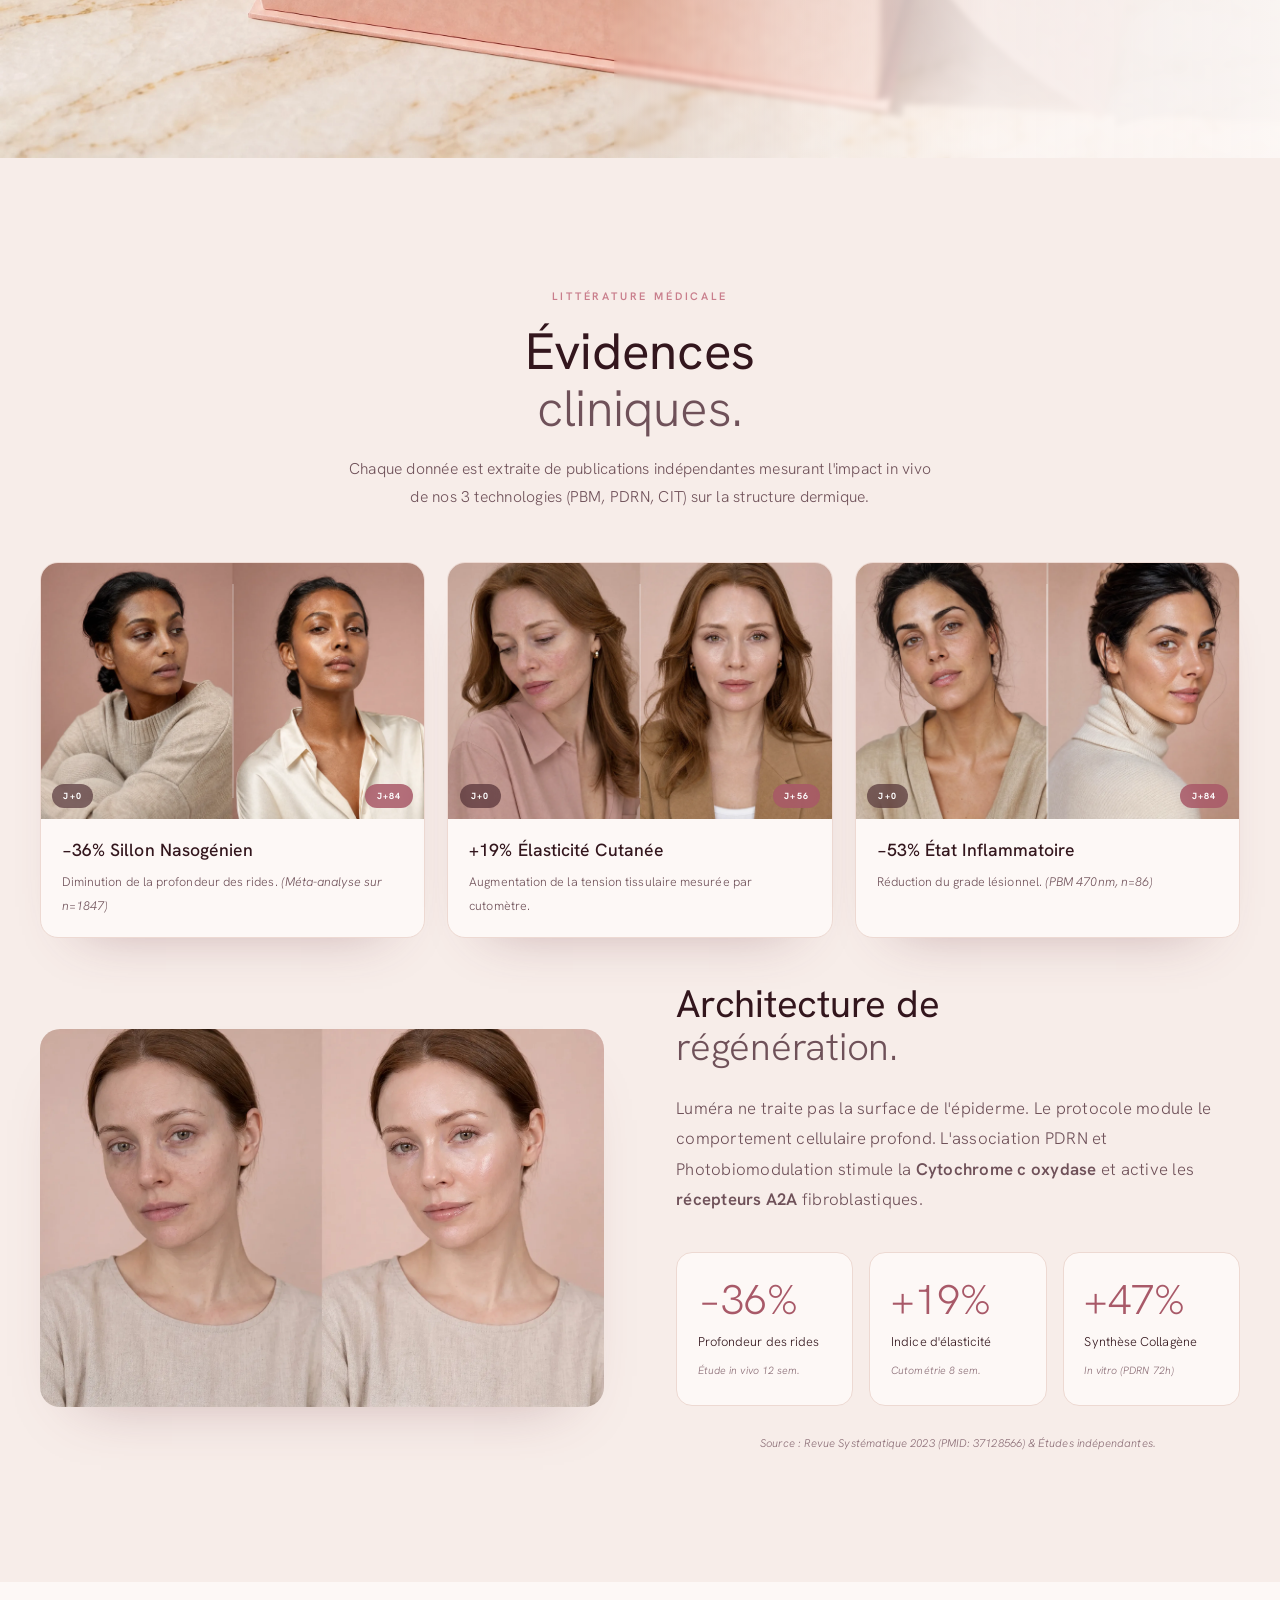
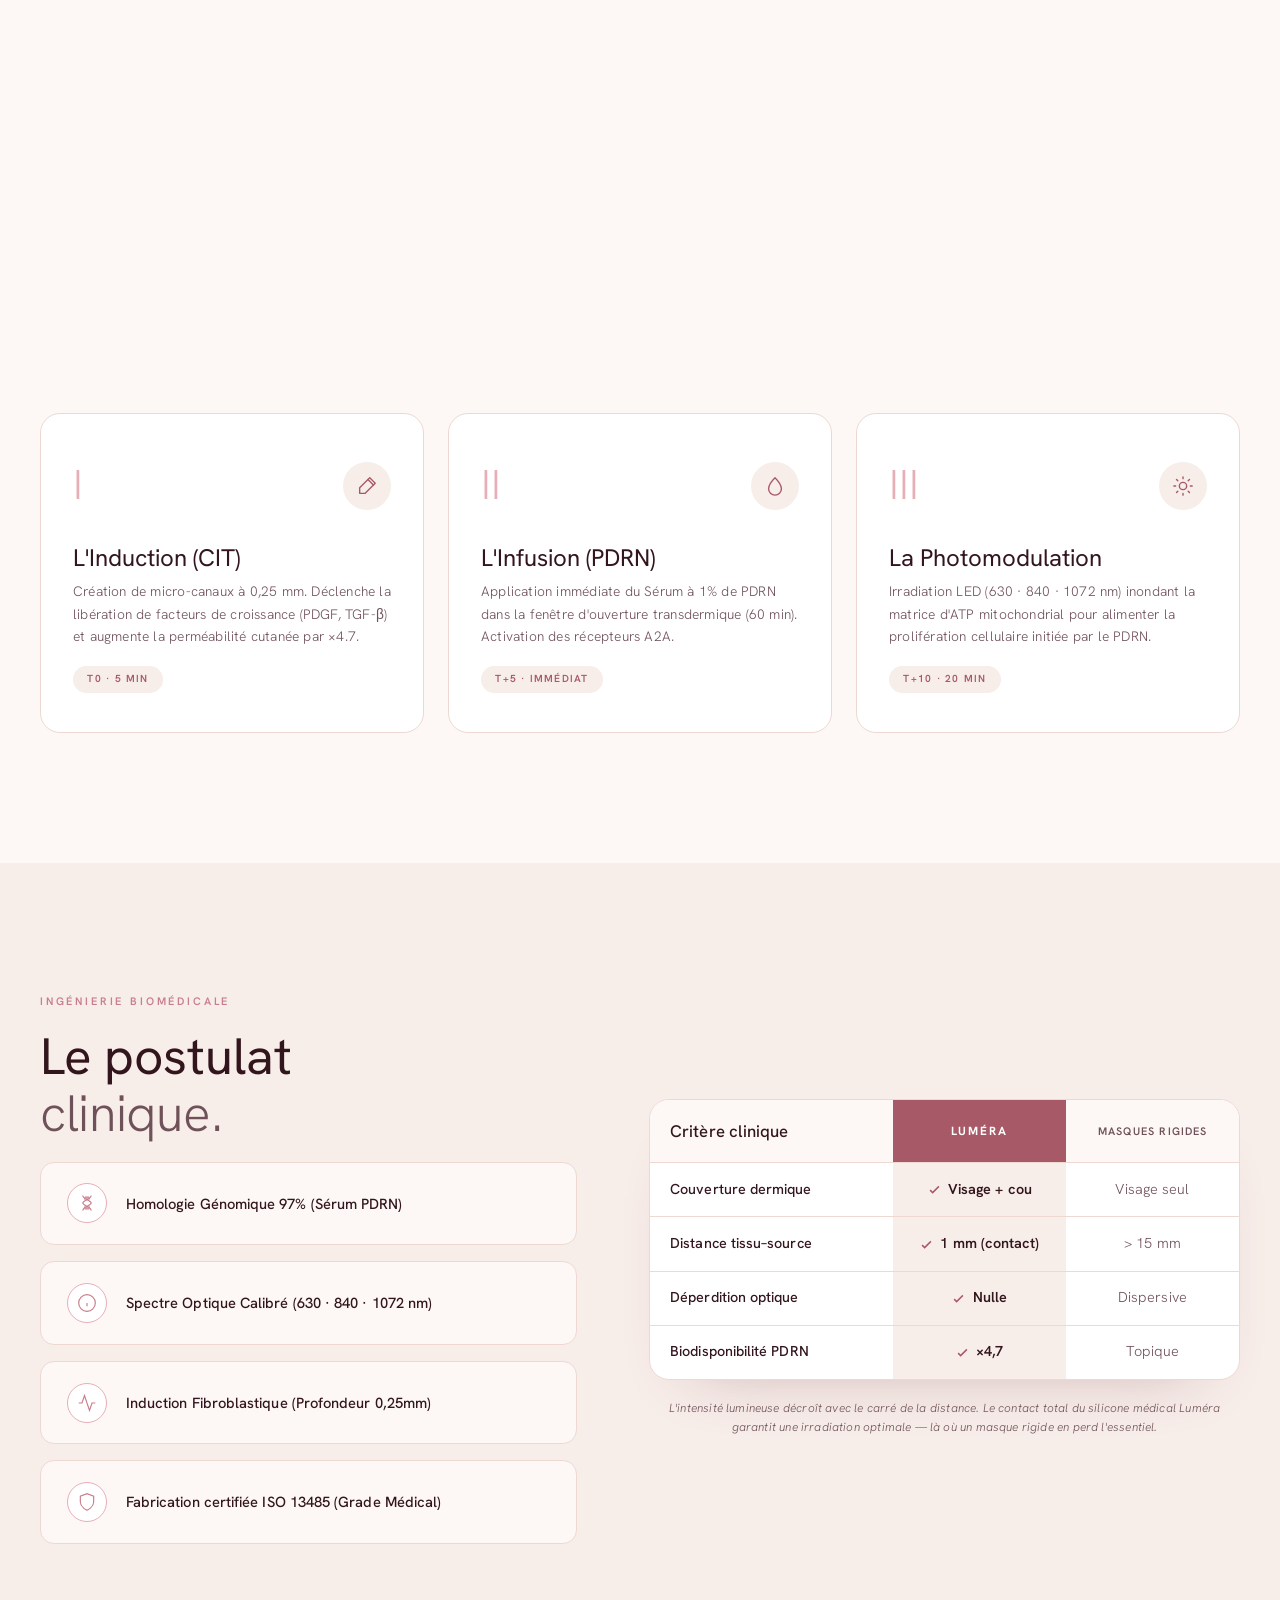
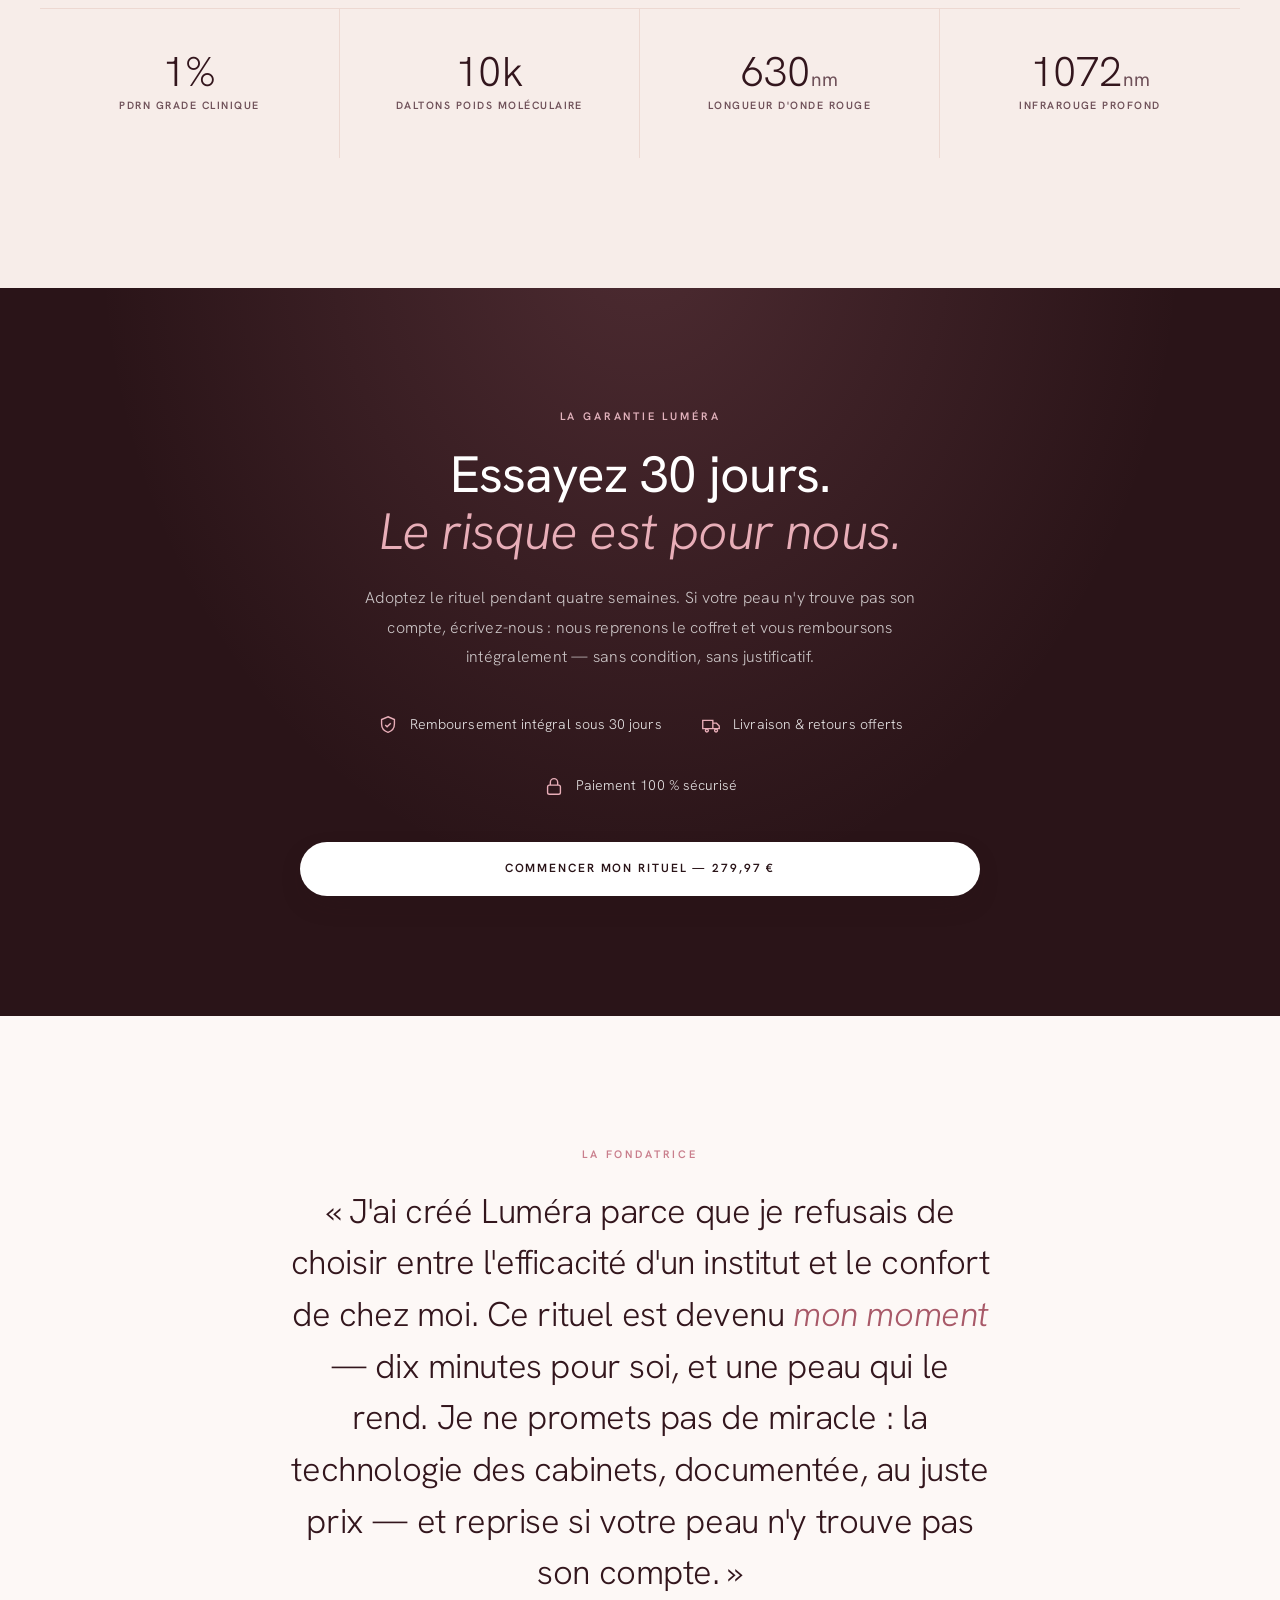
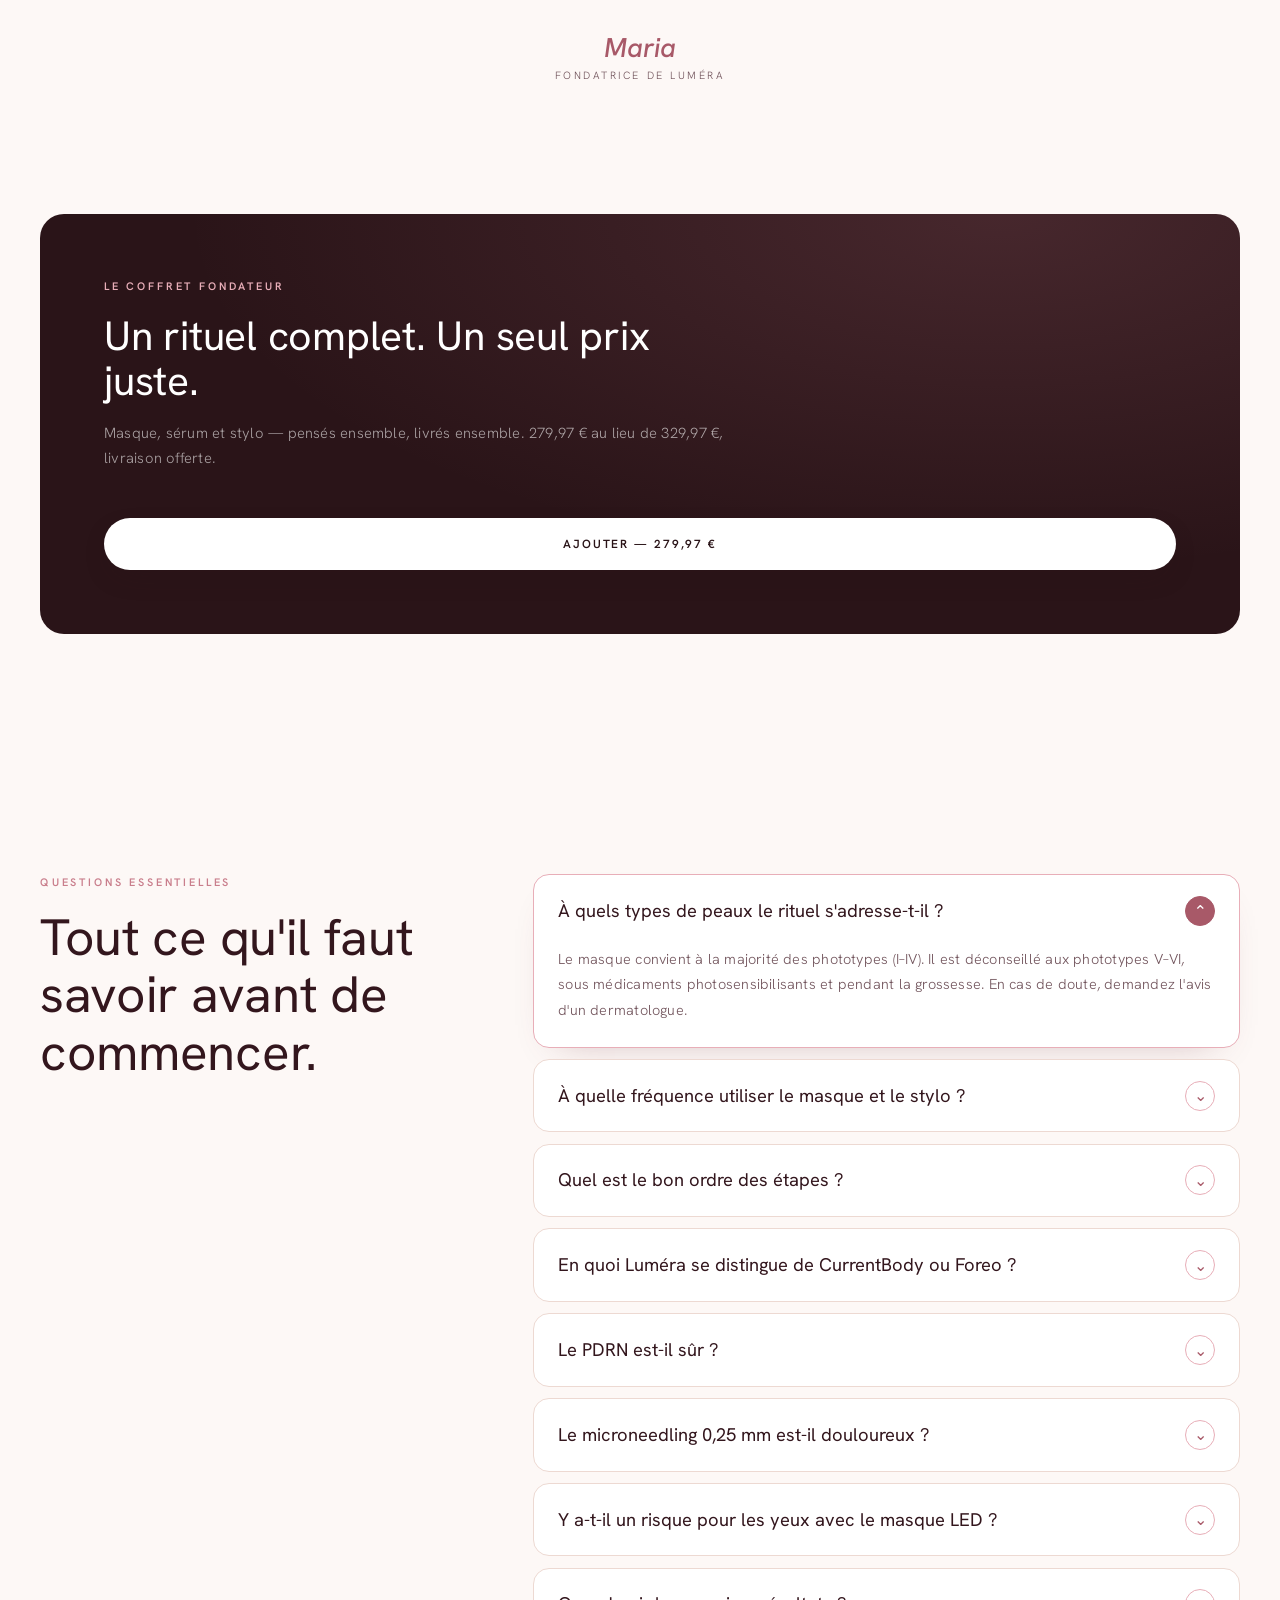
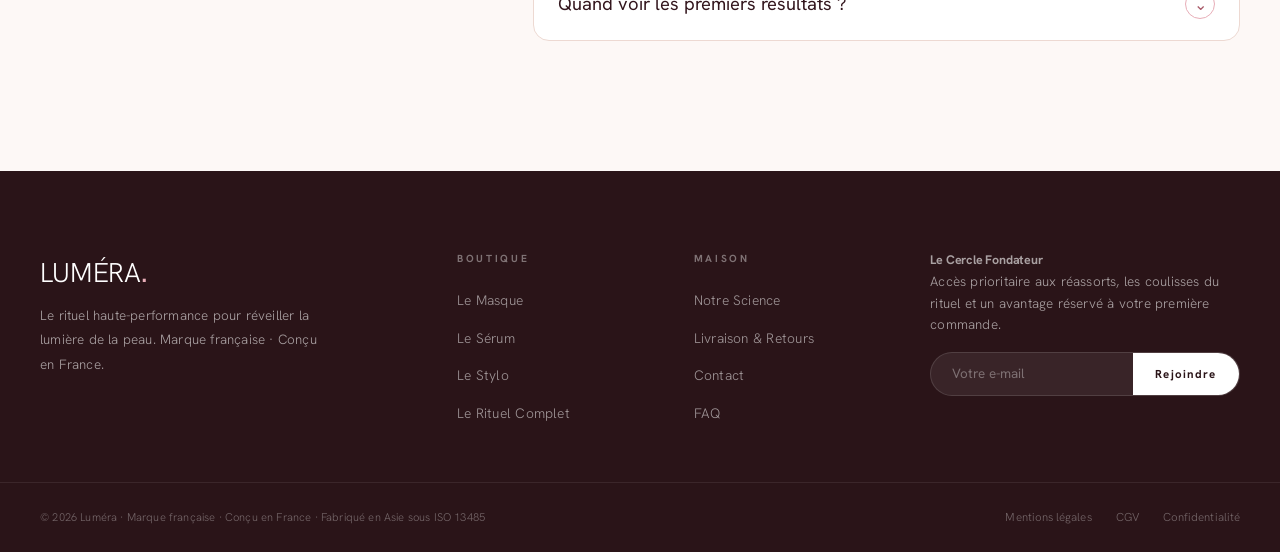
==== commit afc8d584: "Deploy prep: .gitignore + corrections récentes (galerie coffret, styles) Co-Authored-By: Claude Sonn" ====
--- a/index.html
+++ b/index.html
@@ -10,13 +10,13 @@
 <meta property="og:type" content="website">
 <meta property="og:title" content="LUMÉRA — Le Rituel Lumière">
 <meta property="og:description" content="Le rituel anti-âge des cliniques esthétiques, repensé pour la maison. Masque LED, sérum PDRN, microneedling. Conçu en France.">
-<meta property="og:image" content="assets/coffret-hero.webp?v=8">
+<meta property="og:image" content="assets/coffret-hero.webp?v=12">
 <meta name="twitter:card" content="summary_large_image">
 <link rel="preconnect" href="https://fonts.googleapis.com">
 <link rel="preconnect" href="https://fonts.gstatic.com" crossorigin="">
 <link href="https://fonts.googleapis.com/css2?family=Hanken+Grotesk:wght@300;400;500;600;700&display=swap" rel="stylesheet" media="print" onload="this.media='all'">
 <noscript><link href="https://fonts.googleapis.com/css2?family=Hanken+Grotesk:wght@300;400;500;600;700&display=swap" rel="stylesheet"></noscript>
-<link rel="stylesheet" href="styles.css?v=22">
+<link rel="stylesheet" href="styles.css?v=25">
 <style>
 *,*::before,*::after{margin:0;padding:0;box-sizing:border-box}
 :root{
@@ -59,7 +59,9 @@
 .nav-links{display:flex;gap:2.4rem}
 .nav-links a{font-size:.74rem;font-weight:500;letter-spacing:.12em;text-transform:uppercase;color:var(--text-mid);transition:.2s}
 .nav-links a:hover{color:var(--rose-dark)}
-.nav-cart{display:flex;align-items:center;gap:.5rem;font-size:.74rem;font-weight:500;letter-spacing:.1em;text-transform:uppercase;color:var(--text);background:none;border:none;cursor:pointer;font-family:var(--sans)}
+.nav-cart{display:inline-flex;align-items:center;gap:.55rem;font-size:.74rem;font-weight:500;letter-spacing:.1em;text-transform:uppercase;color:var(--text);background:none;border:1px solid var(--c-border,#e7d8d3);border-radius:100px;padding:.5rem 1.05rem .5rem .9rem;cursor:pointer;font-family:var(--sans);transition:.2s}
+.nav-cart:hover{border-color:var(--text);background:rgba(80,30,40,.04)}
+.nav-cart svg{width:18px;height:18px}
 .nav-cart svg{width:20px;height:20px;stroke:var(--text);stroke-width:1.5;fill:none}
 .nav-right{display:flex;align-items:center;gap:1.2rem}
 .nav-burger{display:none;flex-direction:column;gap:5px;background:none;border:none;cursor:pointer;padding:5px;z-index:101}
@@ -93,7 +95,7 @@
 .hero-proof li::before{content:'✦';color:var(--rose);font-size:.7rem}
 .hero-entry{display:inline-flex;align-items:center;gap:.4rem;margin-bottom:2.4rem;font-size:.82rem;color:var(--rose-dark);font-weight:500;transition:.2s}
 .hero-entry:hover{gap:.7rem}
-.hero-showcase{position:relative;width:min(560px,84vw);margin:.2rem auto -1.5rem}
+.hero-showcase{position:relative;width:min(560px,84vw);margin:.2rem auto .6rem}
 .hero-showcase::before{content:'';position:absolute;left:50%;top:47%;width:80%;height:72%;transform:translate(-50%,-50%);background:radial-gradient(ellipse at center,rgba(232,174,184,.55) 0%,transparent 70%);filter:blur(8px);z-index:0;pointer-events:none}
 .hero-showcase>img{position:relative;z-index:1;width:100%;height:auto;display:block;object-fit:contain;-webkit-mask-image:radial-gradient(ellipse 76% 76% at 50% 48%,#000 58%,transparent 86%);mask-image:radial-gradient(ellipse 76% 76% at 50% 48%,#000 58%,transparent 86%);filter:drop-shadow(0 34px 54px rgba(120,60,70,.26))}
 @keyframes floatY{0%,100%{transform:translateY(0)}50%{transform:translateY(-16px)}}
@@ -489,6 +491,53 @@
 .g-point{display:flex;align-items:center;gap:.7rem;font-size:.88rem;color:rgba(255,255,255,.88)}
 .g-point svg{width:22px;height:22px;stroke:var(--rose-light);stroke-width:1.5;fill:none;flex-shrink:0}
 @media(max-width:680px){.lmg-inner{padding:80px 1.4rem}.g-points{gap:1rem;flex-direction:column;align-items:center}}
+@media(max-width:760px){
+  html,body{width:100%;max-width:100%;overflow-x:clip}
+  body{position:relative}
+  main,section,header,footer,.announce,.hero,.trustband,.ticker,.social-band{max-width:100vw;overflow-x:clip}
+  .announce{display:flex;align-items:center;gap:.55rem;overflow:hidden;white-space:nowrap;padding:.62rem .9rem;font-size:.58rem;letter-spacing:.12em}
+  .announce span{margin:0;flex:0 0 auto}
+  .nav{width:100%;padding:1rem clamp(1rem,4vw,1.35rem);gap:.7rem}
+  .nav-logo{font-size:1.34rem;letter-spacing:.08em;min-width:0}
+  .nav-right{gap:.55rem;flex-shrink:0}
+  .nav-cart{padding:.48rem .72rem;font-size:.66rem;letter-spacing:.08em;gap:.36rem}
+  .nav-cart svg{width:17px;height:17px}
+  .nav-burger{padding:.35rem;flex:0 0 42px}
+  .nav-links{inset:0;width:100vw;max-width:100vw;transform:none;opacity:0;visibility:hidden;pointer-events:none}
+  body.menu-open .nav-links{opacity:1;visibility:visible;pointer-events:auto;transform:none}
+  .hero-orb{left:50%;top:30%;width:78vw;height:78vw;max-width:360px;max-height:360px;transform:translate(-50%,-50%)}
+  .hero-inner{width:100%;padding:74px 1.25rem 1rem}
+  .hero h1{font-size:clamp(2.7rem,13vw,3.45rem);line-height:.96;max-width:100%;overflow-wrap:normal}
+  .hero-lead{max-width:22rem;font-size:.98rem;line-height:1.72}
+  .hero-showcase{width:100%;max-width:390px}
+  .hero-bnpl{max-width:21rem;margin-left:auto;margin-right:auto;font-size:.82rem;line-height:1.55}
+  .hero-cta{width:100%;max-width:390px;margin-left:auto;margin-right:auto}
+  .hero-cta .btn{width:100%;white-space:normal;text-align:center;line-height:1.25;padding:1rem 1.2rem;font-size:.67rem;letter-spacing:.1em}
+  .hero-proof{max-width:22rem;gap:.55rem 1rem}
+  .hero-proof li{font-size:.76rem}
+  .trustband-grid{max-width:100%;grid-template-columns:1fr 1fr;padding:1.25rem 1.25rem;gap:1rem}
+  .tb-item{min-width:0;align-items:flex-start}
+  .tb-item b{font-size:.76rem}
+  .tb-item i{font-size:.66rem;line-height:1.35}
+  .ticker{width:100vw;contain:paint}
+  .ticker-track{width:max-content}
+  .ticker-item{padding:0 1.25rem;font-size:.58rem;letter-spacing:.13em}
+  .compare-wrap,.faq-list{width:100%;max-width:100%;min-width:0}
+  .compare-row{grid-template-columns:1.05fr .82fr .82fr}
+  .compare-row>div{min-width:0;padding:.72rem .45rem;font-size:.68rem;line-height:1.28;overflow-wrap:anywhere}
+  .compare-head .compare-feat{font-size:.74rem}
+  .compare-head .compare-lum .cmp-badge,.compare-head .compare-other{font-size:.58rem;letter-spacing:.08em}
+  .cart-drawer{width:100vw;max-width:100vw;transform:none;opacity:0;visibility:hidden;pointer-events:none}
+  .cart-drawer.active{opacity:1;visibility:visible;pointer-events:auto;transform:none}
+  .cart-overlay{max-width:100vw}
+}
+@media(max-width:380px){
+  .nav{padding-left:.85rem;padding-right:.85rem}
+  .nav-logo{font-size:1.2rem}
+  .nav-cart{padding:.45rem .58rem;font-size:.6rem}
+  .cart-btn{max-width:4.7rem;overflow:hidden;text-overflow:ellipsis;white-space:nowrap}
+  .hero-inner{padding-left:1rem;padding-right:1rem}
+}
 </style>
 </head>
 <body>
@@ -520,22 +569,14 @@
   <div class="hero-inner reveal visible">
     <div class="hero-eyebrow">Édition Fondatrice · Série limitée 2026</div>
     <h1>Révélez<br><em>votre lumière.</em></h1>
-    <p class="hero-lead">La technologie des cliniques esthétiques — masque LED, sérum PDRN et microneedling — réunie en un rituel, à domicile.</p>
-    <div class="hero-video-wrap">
-      <video id="heroVideo" autoplay muted playsinline preload="auto" poster="assets/coffret-closed.webp?v=2">
-        <source src="assets/coffret-reveal.mp4?v=3" type="video/mp4">
-      </video>
-      <span class="hero-video-glow" aria-hidden="true"></span>
+    <p class="hero-lead">Masque LED, sérum PDRN, microneedling. La technologie des cliniques esthétiques, dans un seul rituel à faire chez vous.</p>
+    <div class="hero-showcase">
+      <img src="assets/coffret-open.webp?v=12" alt="Le Rituel Luméra — coffret masque LED visage et cou, sérum PDRN et stylo microneedling sur marbre">
     </div>
     <div class="hero-buy">
-      <div class="hero-price">
-        <span class="hp-now lnum">279,97 €</span>
-        <span class="hp-was lnum">329,97 €</span>
-        <span class="hp-save">Économisez 50 €</span>
-      </div>
-      <p class="hero-bnpl lnum">ou <strong>3× 93,32 €</strong> sans frais · Livraison offerte</p>
+      <p class="hero-bnpl lnum">Payez en <strong>3× 93,32 €</strong> sans frais · Livraison offerte · Économisez 50 €</p>
       <div class="hero-cta">
-        <button class="btn btn-dark" onclick="addToCart('Le Rituel Complet', 279.97, 'assets/coffret-open.webp?v=8')">Ajouter le Rituel — 279,97 €</button>
+        <button class="btn btn-dark" onclick="addToCart('Le Rituel Complet', 279.97, 'assets/coffret-open.webp?v=12')">Ajouter le Rituel — 279,97 €</button>
         <a href="bundle.html" class="btn btn-ghost">Voir le détail</a>
       </div>
       <ul class="hero-proof">
@@ -634,7 +675,7 @@
 
 <!-- BANNER COFFRET -->
 <section class="lbanner reveal">
-  <img loading="lazy" src="assets/coffret-open.webp?v=8" alt="Le Rituel Luméra — coffret édition limitée, masque LED, sérum et stylo">
+  <img loading="lazy" src="assets/coffret-open.webp?v=12" alt="Le Rituel Luméra — coffret édition limitée, masque LED, sérum et stylo">
   <div class="lbanner-txt">
     <span class="eyebrow">Édition limitée 2026</span>
     <h2>Le Rituel,<br><em>en un coffret.</em></h2>
@@ -862,7 +903,7 @@
         <h2>Un rituel complet. Un seul prix juste.</h2>
         <p>Masque, sérum et stylo — pensés ensemble, livrés ensemble. 279,97 € au lieu de 329,97 €, livraison offerte.</p>
       </div>
-      <button class="btn btn-light" onclick="addToCart('Le Rituel Complet', 279.97, 'assets/coffret-open.webp?v=8')">Ajouter — 279,97 €</button>
+      <button class="btn btn-light" onclick="addToCart('Le Rituel Complet', 279.97, 'assets/coffret-open.webp?v=12')">Ajouter — 279,97 €</button>
     </div>
   </div>
 </section>
@@ -939,9 +980,9 @@
       </ul>
     </div>
     <div class="foot-news">
-      <h5>Newsletter</h5>
-      <p>Le rituel, les coulisses, les lancements.</p>
-      <form class="foot-form" id="footForm" action="https://formspree.io/f/mgobpdlw" method="POST"><input type="email" name="email" required="" placeholder="Votre e-mail" aria-label="Email"><button type="submit">OK</button></form>
+      <h5>Le Cercle Fondateur</h5>
+      <p>Accès prioritaire aux réassorts, les coulisses du rituel et un avantage réservé à votre première commande.</p>
+      <form class="foot-form" id="footForm" action="https://formspree.io/f/mgobpdlw" method="POST"><input type="email" name="email" required="" placeholder="Votre e-mail" aria-label="Email"><button type="submit">Rejoindre</button></form>
       <p class="foot-ok" id="footOk">Merci ✦ vous êtes dans le Cercle.</p>
     </div>
   </div>
@@ -974,12 +1015,12 @@
 <!-- STICKY ADD-TO-CART -->
 <div class="satc" id="satc">
   <div class="satc-inner">
-    <img class="satc-thumb" src="assets/coffret-open.webp?v=8" alt="" aria-hidden="true">
+    <img class="satc-thumb" src="assets/coffret-open.webp?v=12" alt="" aria-hidden="true">
     <div class="satc-info">
       <div class="satc-name">Le Rituel Complet</div>
       <div class="satc-price"><span class="satc-now lnum">279,97 €</span><span class="satc-was lnum">329,97 €</span><span class="satc-split lnum">· 3× 93,32 €</span></div>
     </div>
-    <button class="satc-btn" aria-label="Ajouter au panier" onclick="addToCart('Le Rituel Complet', 279.97, 'assets/coffret-open.webp?v=8')">Ajouter au panier</button>
+    <button class="satc-btn" aria-label="Ajouter au panier" onclick="addToCart('Le Rituel Complet', 279.97, 'assets/coffret-open.webp?v=12')">Ajouter au panier</button>
   </div>
 </div>
 
@@ -1069,4 +1110,4 @@
 <script src="cart.js?v=5"></script>
 
 
-</body></html>+</body></html>
--- a/styles.css
+++ b/styles.css
@@ -246,10 +246,26 @@
 .lm-pop-form button:hover { background: var(--c-accent-dark); }
 .lm-pop-ok { display: none; font-size: .95rem; color: var(--c-accent-dark); font-weight: 500; margin: 1rem 0 0; }
 .lm-pop-fine { font-size: .7rem; color: var(--c-text-light); margin-top: 1rem; }
+.nav-cart {
+    display: inline-flex;
+    align-items: center;
+    gap: 0.55rem;
+    background: none;
+    border: 1px solid var(--c-border, #e7d8d3);
+    border-radius: 100px;
+    padding: 0.5rem 1.05rem 0.5rem 0.9rem;
+    cursor: pointer;
+    color: var(--c-text-main);
+    font-family: var(--font-sans);
+    transition: var(--t-fast);
+}
+.nav-cart:hover { border-color: var(--c-text-main); background: rgba(80,30,40,.04); }
+.nav-cart svg { width: 18px; height: 18px; fill: none; stroke: currentColor; stroke-width: 1.6; }
+.nav-cart .cart-count { font-size: 0.74rem; font-weight: 600; letter-spacing: 0.06em; }
 .cart-btn {
     background: none;
-    border: 1px solid var(--c-border);
-    padding: 0.6rem 1.4rem;
+    border: none;
+    padding: 0;
     font-size: 0.7rem;
     text-transform: uppercase;
     letter-spacing: 0.14em;
@@ -257,11 +273,6 @@
     color: var(--c-text-main);
     transition: var(--t-fast);
     font-family: var(--font-sans);
-}
-.cart-btn:hover {
-    background: var(--c-text-main);
-    border-color: var(--c-text-main);
-    color: var(--c-bg);
 }
 
 /* =========================================
@@ -1900,6 +1911,9 @@
     }
     body.menu-open .nav-links { transform: translateX(0); }
     body.menu-open { overflow: hidden; }
+    /* Le header a un backdrop-filter qui devient bloc conteneur du menu fixed et le confine à sa hauteur.
+       On le neutralise à l'ouverture pour que le menu couvre tout le viewport. */
+    body.menu-open #header, body.menu-open header { transition: none !important; -webkit-backdrop-filter: none !important; backdrop-filter: none !important; background: transparent !important; box-shadow: none !important; border-bottom: none !important; }
     .nav-links a {
         font-family: var(--font-serif, 'Hanken Grotesk', sans-serif);
         font-size: 1.9rem;
@@ -1954,6 +1968,20 @@
 .satc-btn:hover{background:var(--c-text-main);transform:translateY(-1px)}
 @media(max-width:560px){.satc-inner{padding:0 1rem;gap:.8rem}.satc-thumb{display:none}.satc-btn{padding:.95rem 1.2rem;flex:1;justify-content:center;font-size:.66rem}.satc-name{font-size:1rem}}
 
+
+/* Sticky add-to-cart : prix insécable (le € ne tombe plus à la ligne) + un peu plus compact */
+.sticky-bar .sticky-price, .satc-price, .satc-price strong { white-space: nowrap; }
+.satc-name, .sticky-bar .sticky-name { white-space: nowrap; overflow: hidden; text-overflow: ellipsis; }
+@media (max-width: 560px) {
+  .satc-price { font-size: .8rem; }
+  .satc-btn { letter-spacing: .06em; }
+  .sticky-bar { padding: 0.7rem 0.9rem; gap: 0.6rem; }
+  .sticky-bar > div { min-width: 0; flex: 1 1 auto; }
+  .sticky-bar > div > div + div { display: none; }   /* masque le méta (Édition Fondatrice · 30j) sur mobile */
+  .sticky-bar .sticky-name { font-size: 0.9rem; }
+  .sticky-bar .sticky-price { font-size: 0.95rem; }
+  .sticky-bar .btn { flex-shrink: 0; padding: 0.8rem 1.1rem; font-size: 0.64rem; letter-spacing: 0.05em; }
+}
 
 /* PERFORMANCE OPTS */
 .reviews, .faq, .features, .section-ingredients { /* removed content-visibility due to scroll bugs */ }
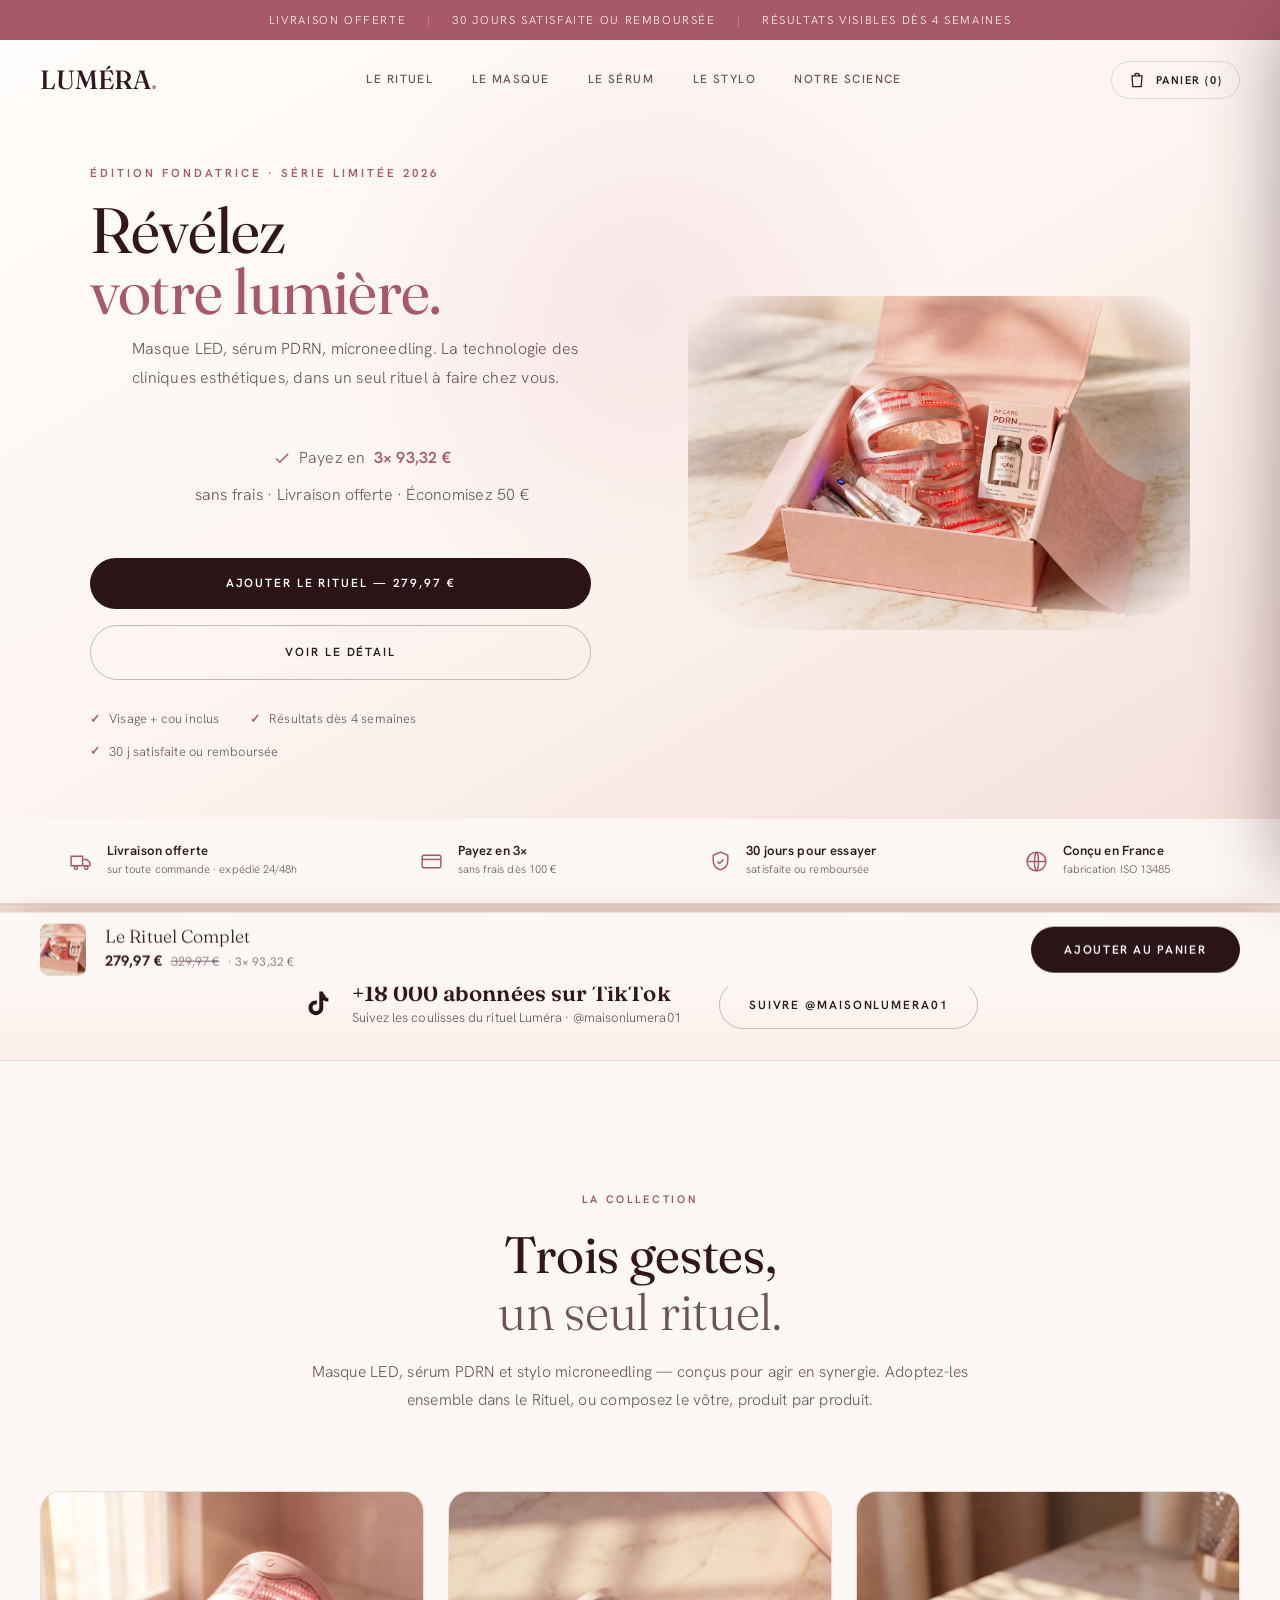
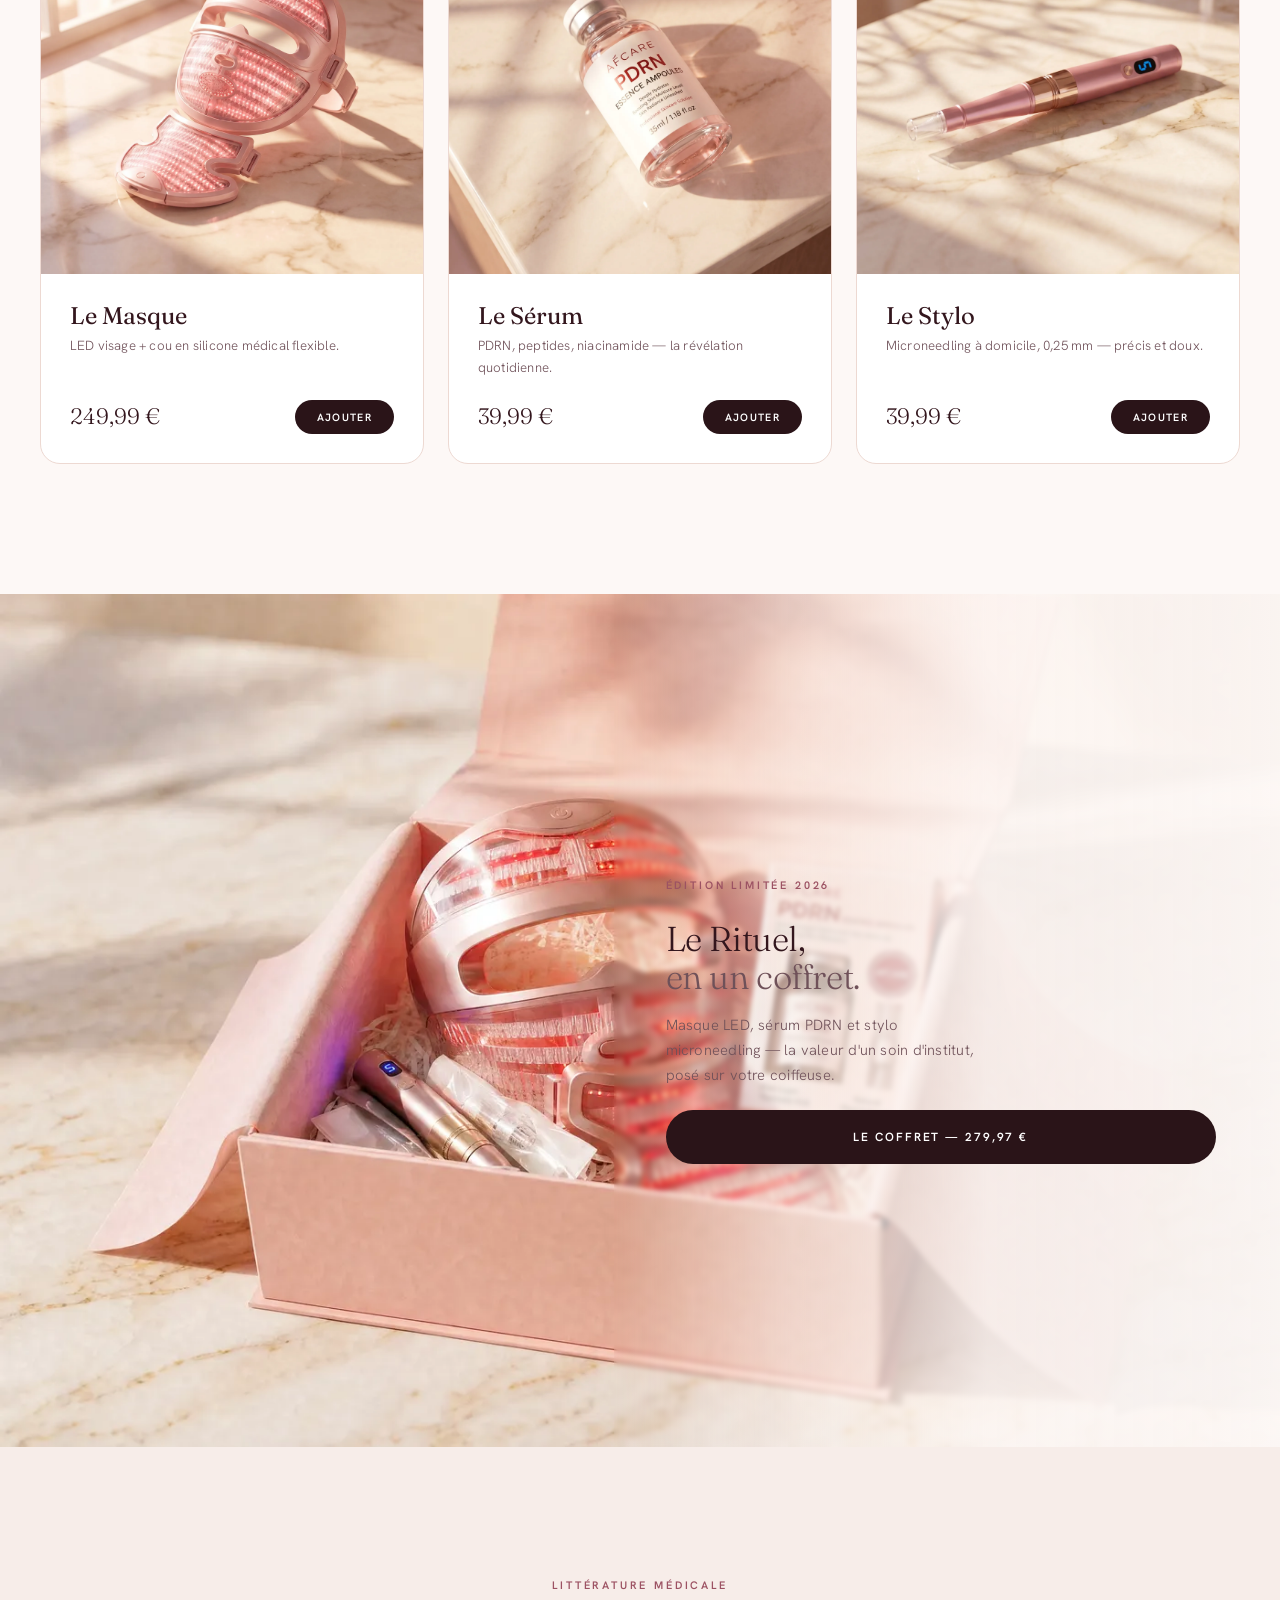
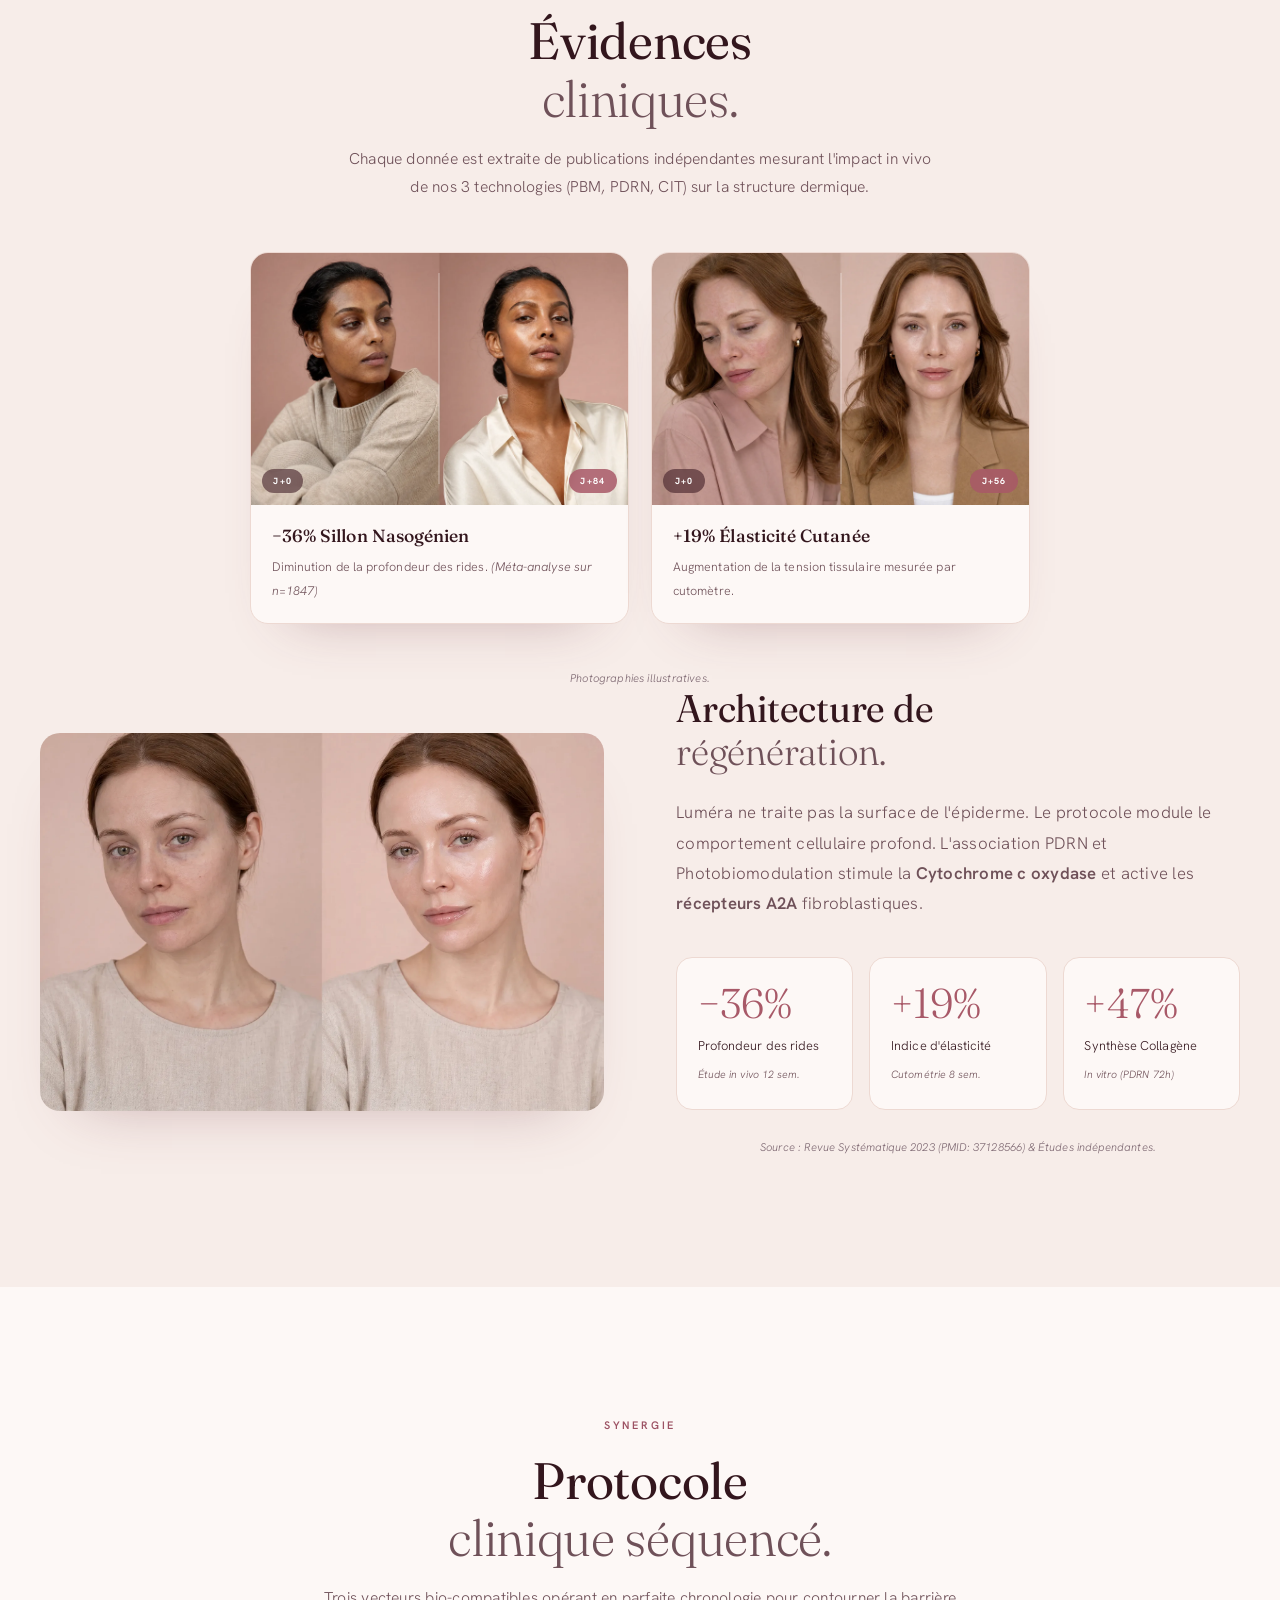
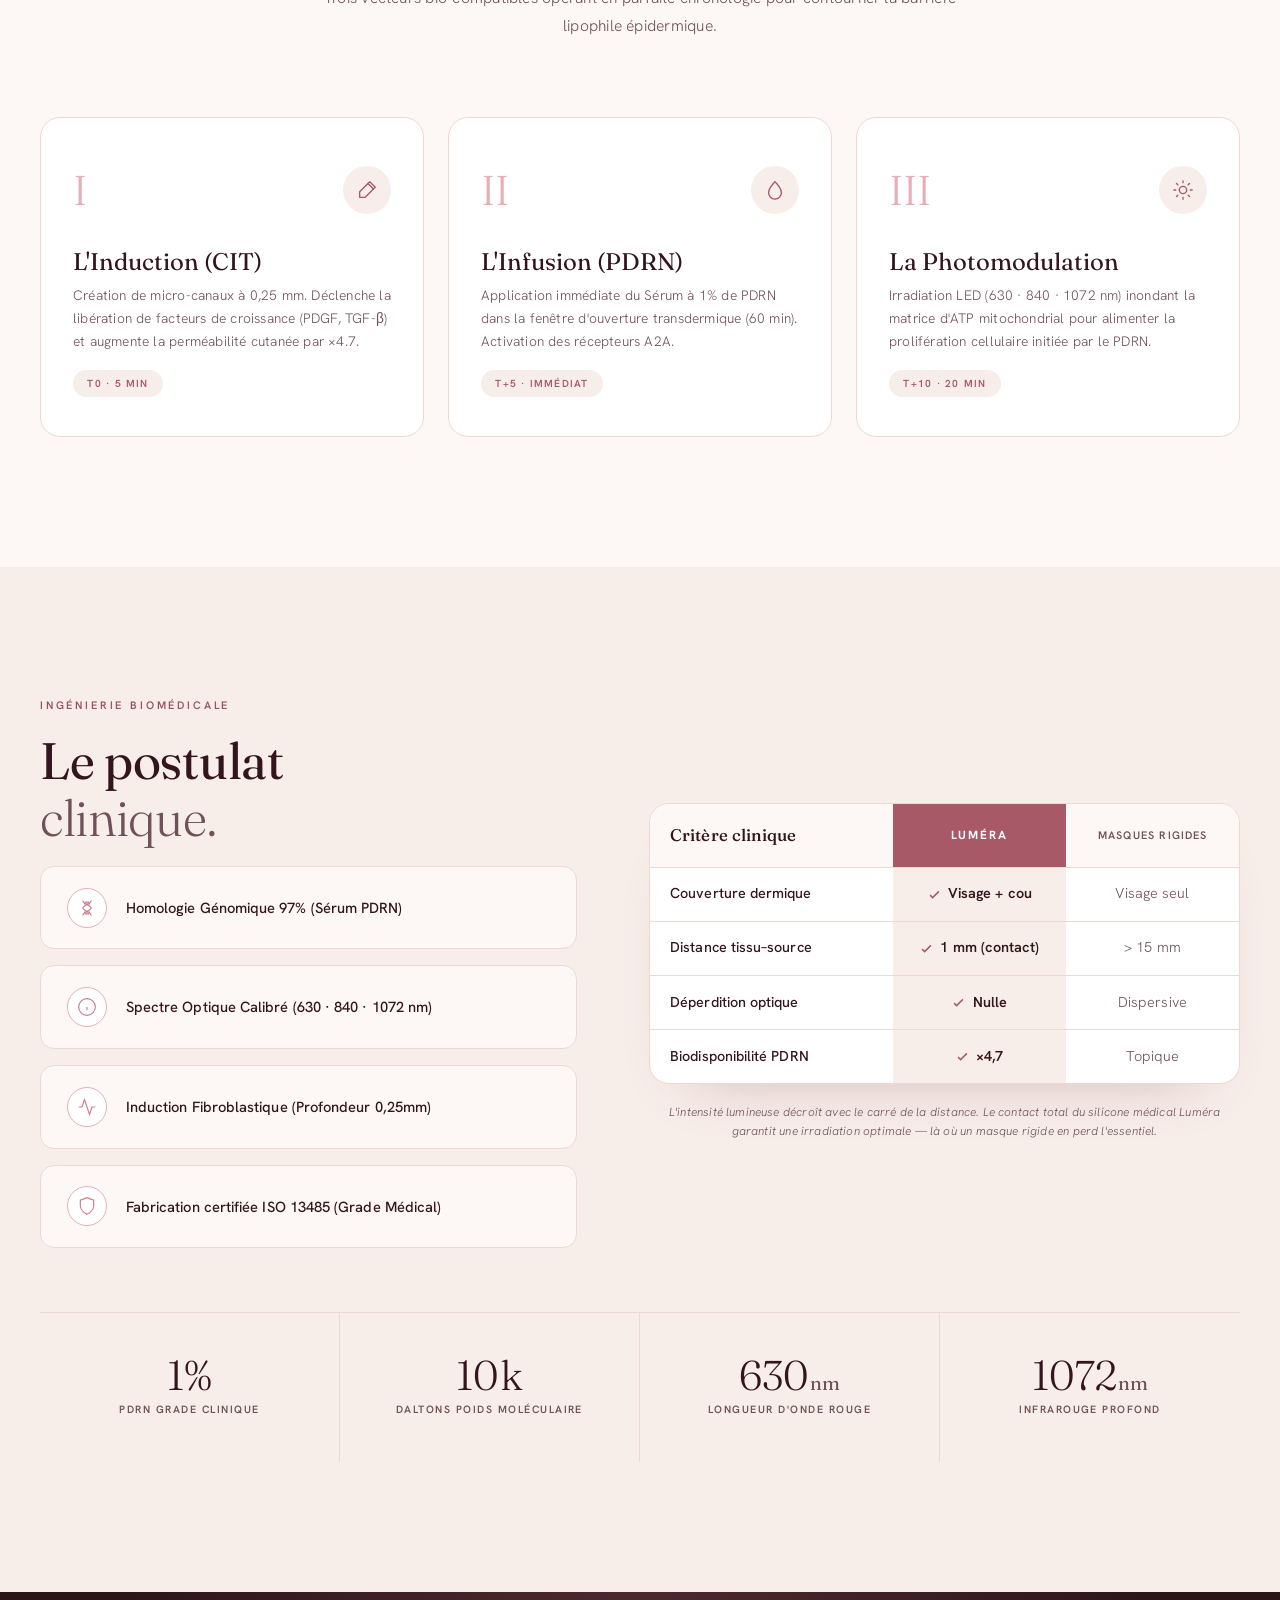
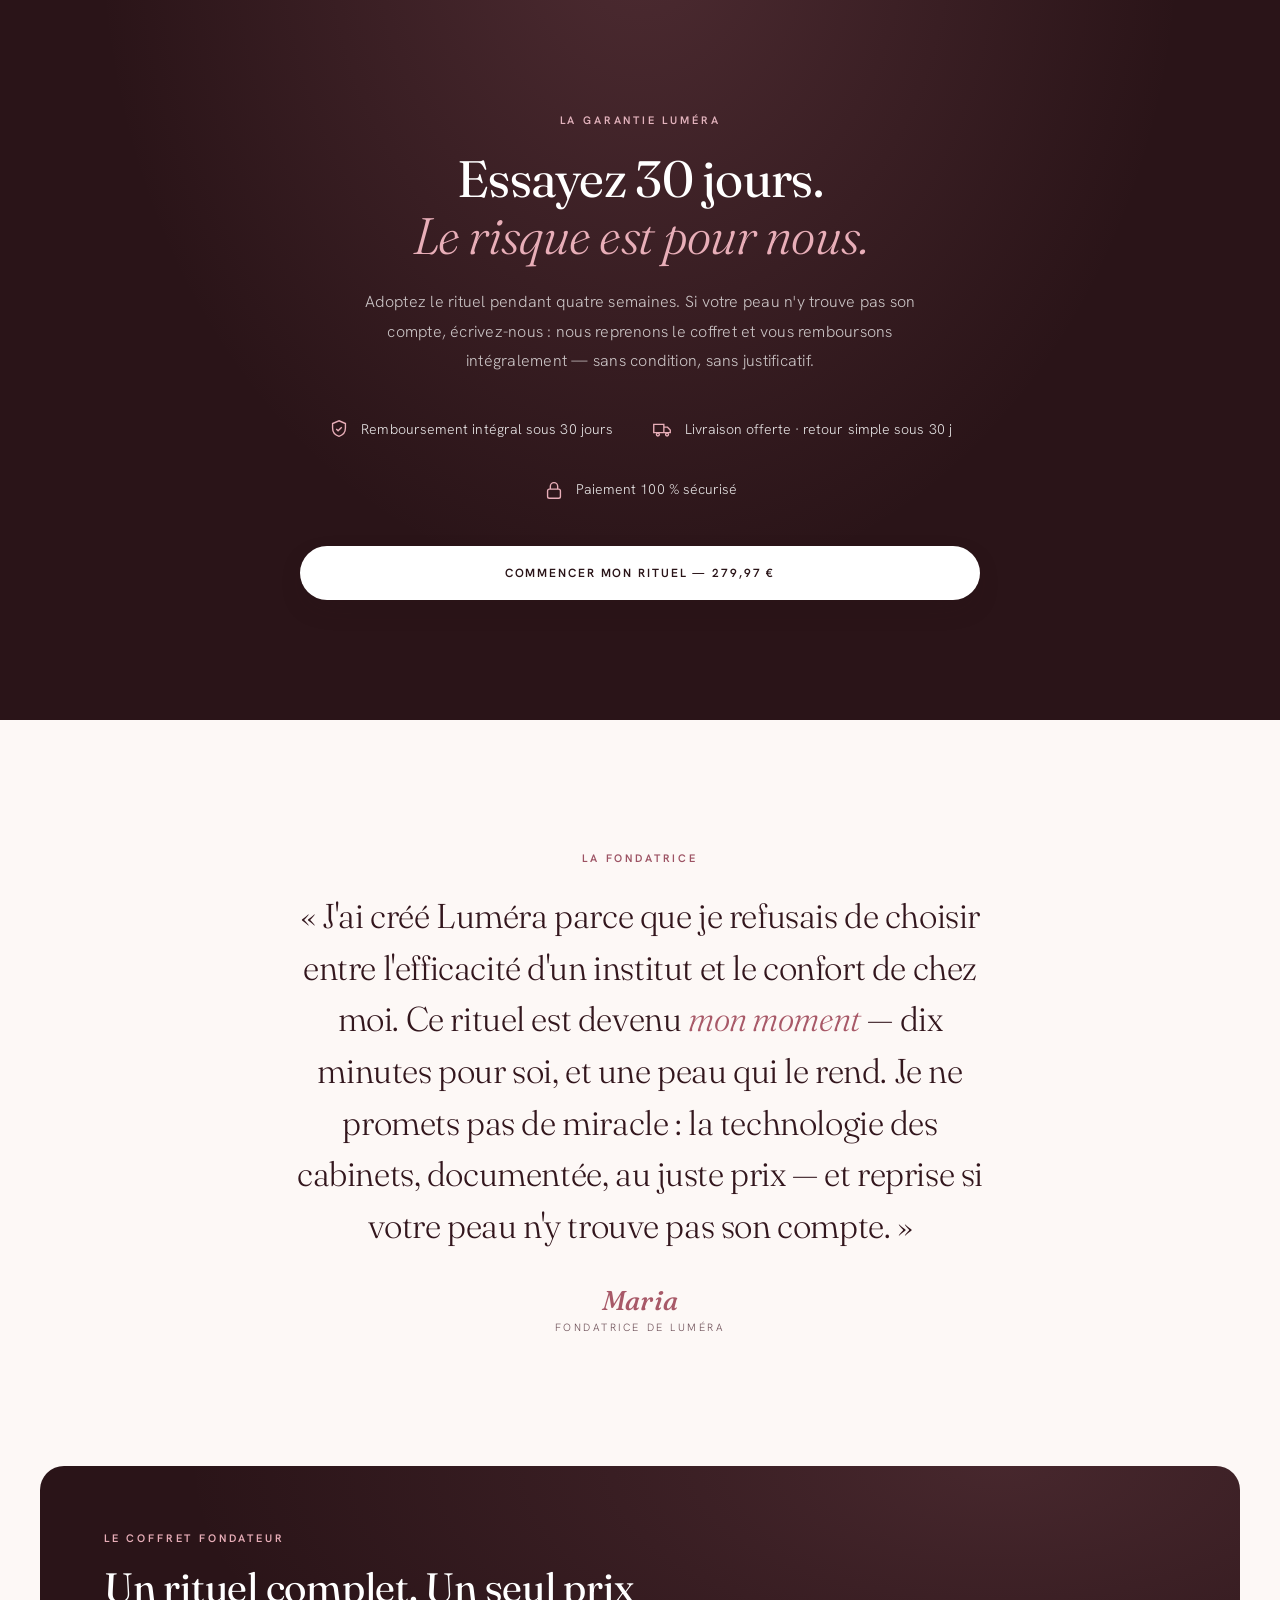
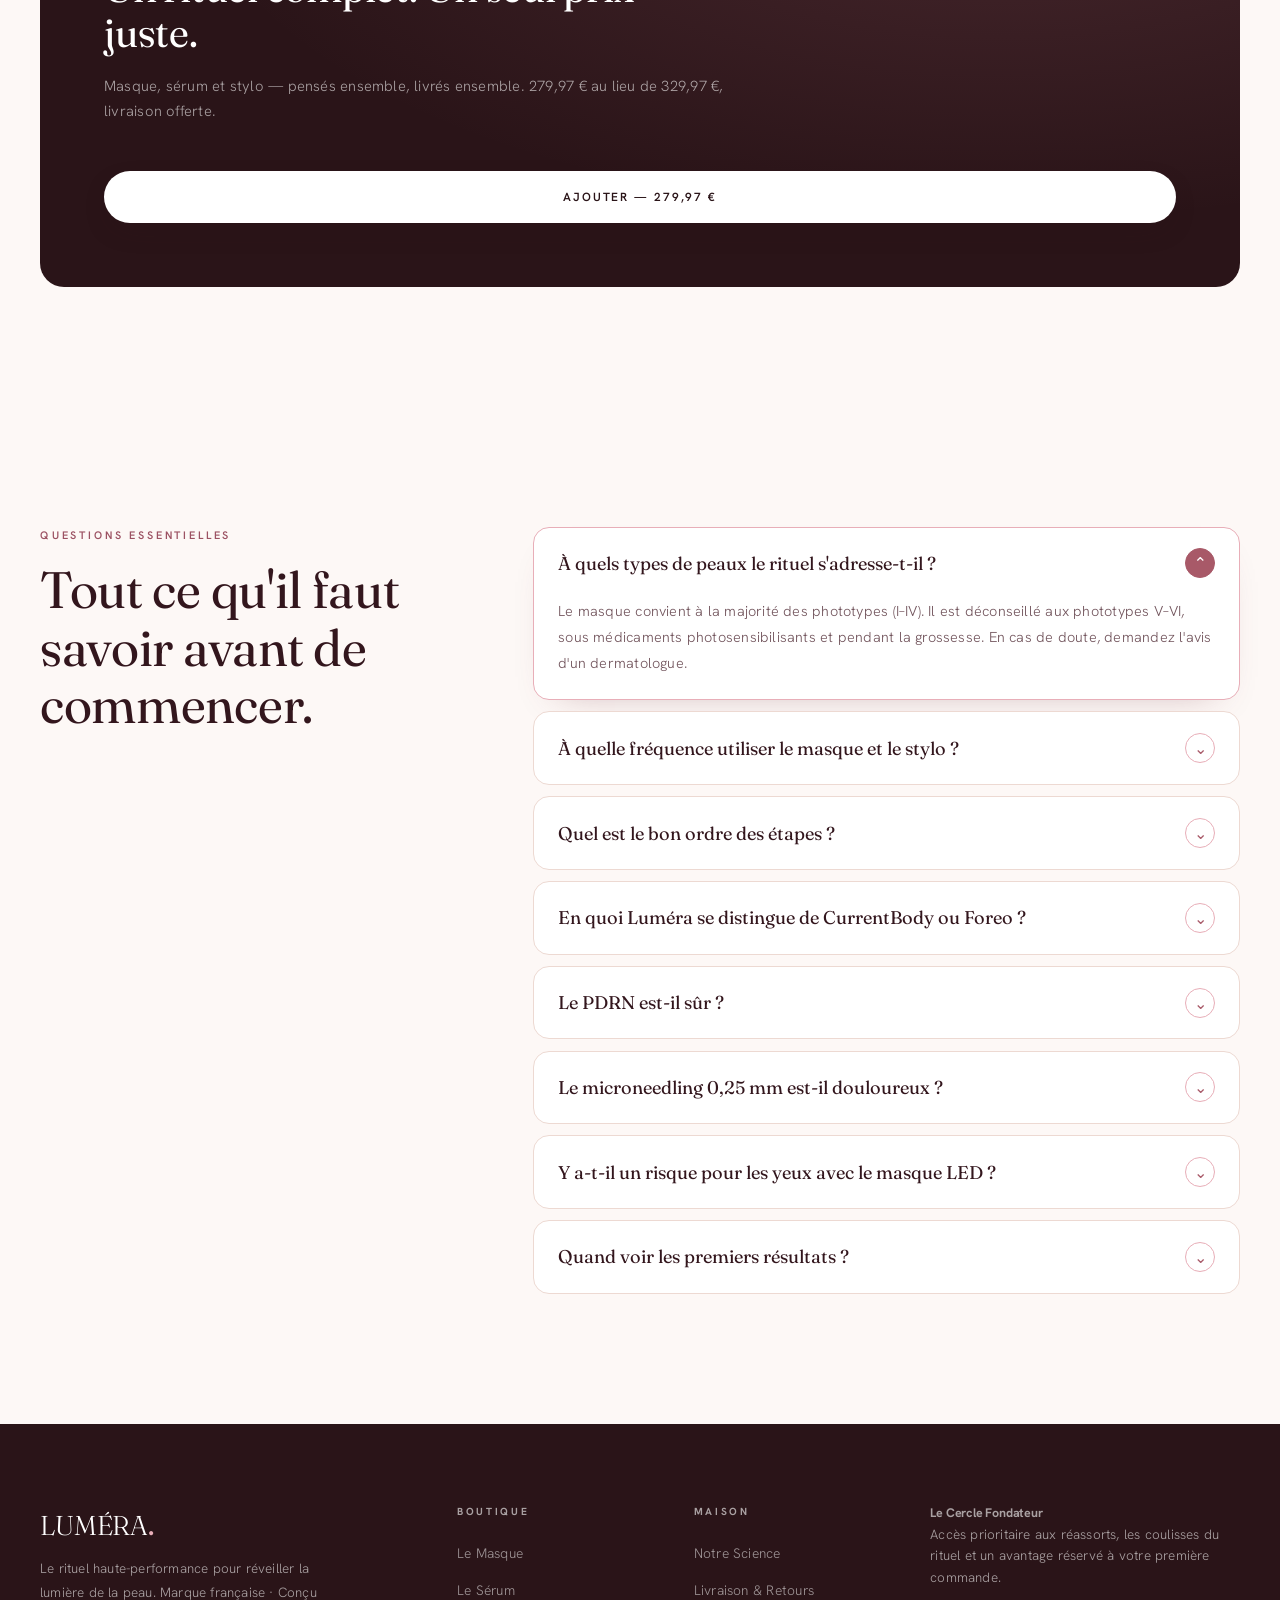
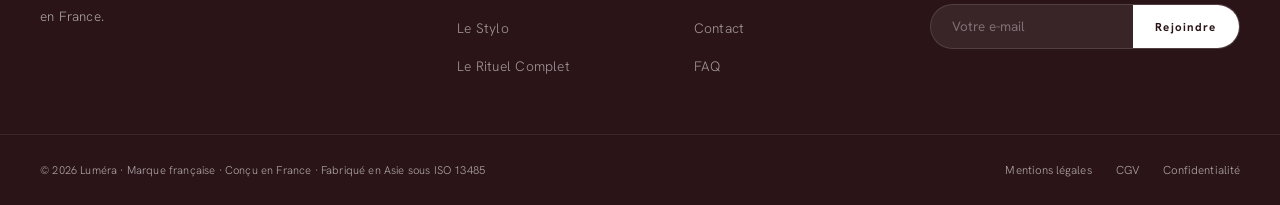
==== commit b670f560: "Audit juin 2026 + corrections site & playbook TikTok Corrections: Fraunces activee (--serif/--font-s" ====
--- a/index.html
+++ b/index.html
@@ -10,29 +10,35 @@
 <meta property="og:type" content="website">
 <meta property="og:title" content="LUMÉRA — Le Rituel Lumière">
 <meta property="og:description" content="Le rituel anti-âge des cliniques esthétiques, repensé pour la maison. Masque LED, sérum PDRN, microneedling. Conçu en France.">
-<meta property="og:image" content="assets/coffret-hero.webp?v=12">
+<meta property="og:url" content="https://lumera-skincare.com/">
+<meta property="og:image" content="https://lumera-skincare.com/assets/coffret-hero.webp?v=12">
 <meta name="twitter:card" content="summary_large_image">
+<meta name="twitter:title" content="LUMÉRA — Le Rituel Lumière">
+<meta name="twitter:description" content="Le rituel anti-âge des cliniques esthétiques, repensé pour la maison. Masque LED, sérum PDRN, microneedling. Conçu en France.">
+<meta name="twitter:image" content="https://lumera-skincare.com/assets/coffret-hero.webp?v=12">
 <link rel="preconnect" href="https://fonts.googleapis.com">
 <link rel="preconnect" href="https://fonts.gstatic.com" crossorigin="">
 <link href="https://fonts.googleapis.com/css2?family=Hanken+Grotesk:wght@300;400;500;600;700&display=swap" rel="stylesheet" media="print" onload="this.media='all'">
+<link href="https://fonts.googleapis.com/css2?family=Fraunces:ital,opsz,wght@0,9..144,300..600;1,9..144,300..600&display=swap" rel="stylesheet">
 <noscript><link href="https://fonts.googleapis.com/css2?family=Hanken+Grotesk:wght@300;400;500;600;700&display=swap" rel="stylesheet"></noscript>
-<link rel="stylesheet" href="styles.css?v=25">
+<link rel="preload" as="image" href="assets/coffret-open.webp?v=12" fetchpriority="high">
+<link rel="stylesheet" href="styles.css?v=28">
 <style>
 *,*::before,*::after{margin:0;padding:0;box-sizing:border-box}
 :root{
   --rose:#C97E8C;--rose-dark:#A85968;--rose-light:#E8AEB8;
   --bordeaux:#5C2D3A;--bordeaux-deep:#3D1A24;--ink:#2A1418;
   --cream:#FDF8F6;--cream2:#FAF3EF;--blush:#F7EDE9;--blush-mid:#EDD9D2;--beige:#EBDFD2;
-  --text:#33161D;--text-mid:#6F5159;--text-light:#8A6C75;
+  --text:#33161D;--text-mid:#6F5159;--text-light:#7C6670;
   --gold:#B98E5E;--gold-soft:#DCC1A0;
-  --serif:'Hanken Grotesk',-apple-system,sans-serif;
+  --serif:'Fraunces',Georgia,'Times New Roman',serif;
   --sans:'Hanken Grotesk',-apple-system,BlinkMacSystemFont,sans-serif;
-  --font-serif:'Hanken Grotesk',-apple-system,sans-serif;--font-sans:'Hanken Grotesk',-apple-system,sans-serif;--c-text-muted:#6F5159;--c-text-light:#8A6C75;
+  --font-serif:'Fraunces',Georgia,serif;--font-sans:'Hanken Grotesk',-apple-system,sans-serif;--c-text-muted:#6F5159;--c-text-light:#7C6670;
 }
 html{scroll-behavior:smooth}
 body{font-family:var(--sans);background:var(--cream);color:var(--text);overflow-x:hidden;-webkit-font-smoothing:antialiased}
 a{text-decoration:none;color:inherit}
-img{display:block;max-width:100%}
+img{display:block;max-width:100%;height:auto}
 ul{list-style:none}
 .lnum{font-variant-numeric:lining-nums tabular-nums;font-feature-settings:"lnum" 1,"tnum" 1}
 .container{max-width:1340px;margin:0 auto;padding:0 2.5rem}
@@ -98,6 +104,17 @@
 .hero-showcase{position:relative;width:min(560px,84vw);margin:.2rem auto .6rem}
 .hero-showcase::before{content:'';position:absolute;left:50%;top:47%;width:80%;height:72%;transform:translate(-50%,-50%);background:radial-gradient(ellipse at center,rgba(232,174,184,.55) 0%,transparent 70%);filter:blur(8px);z-index:0;pointer-events:none}
 .hero-showcase>img{position:relative;z-index:1;width:100%;height:auto;display:block;object-fit:contain;-webkit-mask-image:radial-gradient(ellipse 76% 76% at 50% 48%,#000 58%,transparent 86%);mask-image:radial-gradient(ellipse 76% 76% at 50% 48%,#000 58%,transparent 86%);filter:drop-shadow(0 34px 54px rgba(120,60,70,.26))}
+/* Desktop : hero 2 colonnes pour remonter le CTA above-the-fold */
+@media (min-width:981px){
+  .hero-inner{display:grid;grid-template-columns:1.04fr .96fr;grid-template-rows:auto auto auto 1fr;column-gap:3.4rem;align-items:start;text-align:left;max-width:1180px;padding:124px 2.5rem 2.6rem}
+  .hero-eyebrow{grid-column:1;grid-row:1;margin-bottom:1.1rem}
+  .hero h1{grid-column:1;grid-row:2}
+  .hero-lead{grid-column:1;grid-row:3;margin:0 0 1.7rem}
+  .hero-buy{grid-column:1;grid-row:4;align-items:flex-start}
+  .hero-showcase{grid-column:2;grid-row:1/5;align-self:center;width:100%;max-width:520px;margin:0}
+  .hero-cta{justify-content:flex-start}
+  .hero-proof{justify-content:flex-start;margin:0;max-width:none}
+}
 @keyframes floatY{0%,100%{transform:translateY(0)}50%{transform:translateY(-16px)}}
 .hero-badge{position:absolute;left:1.6rem;bottom:1.6rem;background:#fff;border-radius:100px;padding:.6rem .6rem .6rem 1.3rem;display:flex;align-items:center;gap:1.1rem;box-shadow:0 18px 40px -16px rgba(120,60,70,.45)}
 .hero-badge .bv{font-family:var(--serif);font-size:1.5rem;color:var(--text);display:block;line-height:1}
@@ -124,7 +141,7 @@
 /* SECTION SHARED */
 .sec{padding:110px 0}
 .sec-head{text-align:center;max-width:680px;margin:0 auto 4rem}
-.eyebrow{display:block;font-size:.68rem;font-weight:600;letter-spacing:.24em;text-transform:uppercase;color:var(--rose);margin-bottom:1.1rem}
+.eyebrow{display:block;font-size:.68rem;font-weight:600;letter-spacing:.24em;text-transform:uppercase;color:#9C5263;margin-bottom:1.1rem}
 .h2{font-family:var(--serif);font-size:clamp(2.4rem,4vw,3.6rem);font-weight:400;line-height:1.12;color:var(--text)}
 .h2 em{font-style:italic;color:var(--rose-dark)}
 .sub{font-size:.98rem;color:var(--text-mid);line-height:1.8;margin-top:1.1rem}
@@ -146,14 +163,14 @@
 .coffret-img img{position:absolute;inset:0;width:100%;height:100%;object-fit:cover}
 .unit-label{text-align:center;font-size:.68rem;font-weight:600;letter-spacing:.26em;text-transform:uppercase;color:var(--rose);margin:3.2rem 0 1.8rem}
 .cards{display:grid;grid-template-columns:repeat(3,1fr);gap:1.5rem}
-.pcard{background:#fff;border:1px solid var(--blush-mid);border-radius:20px;overflow:hidden;transition:.3s}
+.pcard{background:#fff;border:1px solid var(--blush-mid);border-radius:20px;overflow:hidden;transition:.3s;display:flex;flex-direction:column}
 .pcard:hover{transform:translateY(-4px);box-shadow:0 30px 50px -34px rgba(120,60,70,.4)}
 .pcard-img{aspect-ratio:1/1;width:100%;object-fit:cover;background:var(--blush);transition:transform .6s var(--ease-out,cubic-bezier(.22,1,.36,1))}
 .pcard:hover .pcard-img{transform:scale(1.045)}
-.pcard-body{padding:1.8rem}
+.pcard-body{padding:1.8rem;display:flex;flex-direction:column;flex:1}
 .pcard h4{font-family:var(--serif);font-size:1.5rem;font-weight:400;color:var(--text);margin-bottom:.4rem}
 .pcard p{font-size:.83rem;color:var(--text-mid);line-height:1.6;margin-bottom:1.3rem;min-height:2.6em}
-.pcard-foot{display:flex;align-items:center;justify-content:space-between}
+.pcard-foot{display:flex;align-items:center;justify-content:space-between;margin-top:auto}
 .pcard-price{font-family:var(--serif);font-size:1.4rem;color:var(--text)}
 .pcard-link{font-size:.72rem;font-weight:600;letter-spacing:.1em;text-transform:uppercase;color:var(--rose-dark);display:inline-flex;gap:.4rem;align-items:center}
 
@@ -166,9 +183,9 @@
 .stat{background:var(--cream);border:1px solid var(--blush-mid);border-radius:16px;padding:1.6rem 1.3rem}
 .stat .v{font-family:var(--serif);font-size:2.6rem;font-weight:300;color:var(--rose-dark);line-height:1;display:block;margin-bottom:.5rem}
 .stat .l{font-size:.8rem;color:var(--text);line-height:1.4}
-.stat .s{font-size:.66rem;font-style:italic;color:var(--text-light);margin-top:.6rem;display:block}
+.stat .s{font-size:.66rem;font-style:italic;color:var(--text-mid);margin-top:.6rem;display:block}
 .results-head{text-align:center;max-width:600px;margin:0 auto 3.2rem}
-.ba-cards{display:grid;grid-template-columns:repeat(3,1fr);gap:1.4rem;margin-bottom:2.8rem}
+.ba-cards{display:grid;grid-template-columns:repeat(2,1fr);gap:1.4rem;margin-bottom:2.8rem;max-width:780px;margin-left:auto;margin-right:auto}
 .ba-card{background:var(--cream);border:1px solid var(--blush-mid);border-radius:18px;overflow:hidden;box-shadow:0 30px 55px -42px rgba(120,60,70,.45);transition:transform .35s var(--ease-out,cubic-bezier(.22,1,.36,1)),box-shadow .35s}
 .ba-card:hover{transform:translateY(-5px);box-shadow:0 38px 64px -38px rgba(120,60,70,.5)}
 .ba-media{position:relative;aspect-ratio:3/2;overflow:hidden}
@@ -252,7 +269,7 @@
 .foot-logo{font-family:var(--serif);font-size:1.7rem;letter-spacing:.18em;color:#fff;display:block;margin-bottom:.6rem}
 .foot-logo b{color:var(--rose-light);font-weight:500}
 .foot-brand p{font-size:.84rem;line-height:1.8;max-width:280px}
-.foot-col h5{font-size:.64rem;font-weight:700;letter-spacing:.2em;text-transform:uppercase;color:rgba(255,255,255,.4);margin-bottom:1.3rem}
+.foot-col h5{font-size:.64rem;font-weight:700;letter-spacing:.2em;text-transform:uppercase;color:rgba(255,255,255,.6);margin-bottom:1.3rem}
 .foot-col ul{display:flex;flex-direction:column;gap:.8rem}
 .foot-col a{font-size:.86rem;color:rgba(255,255,255,.55);transition:.2s}
 .foot-col a:hover{color:#fff}
@@ -262,9 +279,9 @@
 .foot-form input::placeholder{color:rgba(255,255,255,.35)}
 .foot-form button{background:#fff;color:var(--ink);border:none;padding:.8rem 1.4rem;font-size:.72rem;font-weight:700;letter-spacing:.1em;cursor:pointer;font-family:var(--sans)}
 .foot-bottom{max-width:1340px;margin:0 auto;padding:1.6rem 2.5rem;display:flex;justify-content:space-between;align-items:center;flex-wrap:wrap;gap:1rem}
-.foot-bottom p{font-size:.7rem;color:rgba(255,255,255,.35)}
+.foot-bottom p{font-size:.7rem;color:rgba(255,255,255,.62)}
 .foot-legal{display:flex;gap:1.5rem;flex-wrap:wrap}
-.foot-legal a{font-size:.72rem;color:rgba(255,255,255,.35)}
+.foot-legal a{font-size:.72rem;color:rgba(255,255,255,.62)}
 .foot-legal a:hover{color:rgba(255,255,255,.7)}
 
 /* CART */
@@ -538,9 +555,16 @@
   .cart-btn{max-width:4.7rem;overflow:hidden;text-overflow:ellipsis;white-space:nowrap}
   .hero-inner{padding-left:1rem;padding-right:1rem}
 }
+@media (prefers-reduced-motion:reduce){
+  *,*::before,*::after{animation-duration:.001ms!important;animation-iteration-count:1!important;transition-duration:.001ms!important;scroll-behavior:auto!important}
+}
 </style>
+<script type="application/ld+json">{"@context":"https://schema.org","@type":"Organization","name":"Luméra","url":"https://lumera-skincare.com","logo":"https://lumera-skincare.com/assets/coffret-hero.webp","sameAs":["https://www.tiktok.com/@maisonlumera01"]}</script>
+<script type="application/ld+json">{"@context":"https://schema.org","@type":"WebSite","name":"Luméra","url":"https://lumera-skincare.com"}</script>
 </head>
 <body>
+<a href="#contenu" class="skip-link">Aller au contenu</a>
+<style>.skip-link{position:absolute;left:-9999px;top:0;background:#241319;color:#fff;padding:.6rem 1rem;z-index:9999}.skip-link:focus{left:0}</style>
 
 <div class="announce">Livraison offerte<span>|</span>30 jours satisfaite ou remboursée<span>|</span>Résultats visibles dès 4 semaines</div>
 
@@ -571,7 +595,7 @@
     <h1>Révélez<br><em>votre lumière.</em></h1>
     <p class="hero-lead">Masque LED, sérum PDRN, microneedling. La technologie des cliniques esthétiques, dans un seul rituel à faire chez vous.</p>
     <div class="hero-showcase">
-      <img src="assets/coffret-open.webp?v=12" alt="Le Rituel Luméra — coffret masque LED visage et cou, sérum PDRN et stylo microneedling sur marbre">
+      <img src="assets/coffret-open.webp?v=12" width="1400" height="933" fetchpriority="high" decoding="async" alt="Le Rituel Luméra — coffret masque LED visage et cou, sérum PDRN et stylo microneedling sur marbre">
     </div>
     <div class="hero-buy">
       <p class="hero-bnpl lnum">Payez en <strong>3× 93,32 €</strong> sans frais · Livraison offerte · Économisez 50 €</p>
@@ -619,15 +643,15 @@
       <svg viewBox="0 0 24 24" aria-hidden="true"><path d="M16.5 5.3c-.9-.6-1.5-1.6-1.7-2.8h-2.6v11.4c0 1.3-1.1 2.4-2.4 2.4s-2.4-1.1-2.4-2.4 1.1-2.4 2.4-2.4c.3 0 .5 0 .7.1V8.9c-.2 0-.5-.1-.7-.1-2.9 0-5.2 2.3-5.2 5.2s2.3 5.2 5.2 5.2 5.2-2.3 5.2-5.2V8.4c1 .7 2.3 1.2 3.6 1.2V7c-.7 0-1.3-.2-1.8-.5z"/></svg>
       <div class="social-band-txt">
         <strong>+18 000 abonnées sur TikTok</strong>
-        <span>Le rituel Luméra partagé chaque jour, sans filtre · @lumera.skincare</span>
+        <span>Suivez les coulisses du rituel Luméra · @maisonlumera01</span>
       </div>
     </div>
-    <a href="https://www.tiktok.com/@lumera.skincare" target="_blank" rel="noopener" class="btn btn-ghost social-band-btn">Voir nos vidéos</a>
+    <a href="https://www.tiktok.com/@maisonlumera01" target="_blank" rel="noopener" class="btn btn-ghost social-band-btn">Suivre @maisonlumera01</a>
   </div>
 </section>
 
 <!-- COLLECTION -->
-<section class="sec collection">
+<section class="sec collection" id="bundle">
   <div class="container">
     <div class="sec-head reveal">
       <span class="eyebrow">La collection</span>
@@ -637,35 +661,35 @@
 
     <div class="cards">
       <article class="pcard reveal">
-        <img loading="lazy" class="pcard-img" src="assets/card-mask.webp" alt="Masque LED Luméra">
+        <img loading="lazy" width="2048" height="2048" class="pcard-img" src="assets/card-mask.webp" alt="Masque LED Luméra">
         <div class="pcard-body">
           <h4><a href="product-mask.html">Le Masque</a></h4>
           <p>LED visage + cou en silicone médical flexible.</p>
           <div class="pcard-foot">
             <span class="pcard-price lnum">249,99 €</span>
-            <button class="pcard-add" onclick="addToCart('Le Masque', 249.99, 'assets/card-mask.webp')">Ajouter</button>
+            <button class="pcard-add" onclick="addToCart('Masque LED Face + Cou', 249.99, 'assets/card-mask.webp')">Ajouter</button>
           </div>
         </div>
       </article>
       <article class="pcard reveal">
-        <img loading="lazy" class="pcard-img" src="assets/card-serum.webp" alt="Sérum PDRN Luméra">
+        <img loading="lazy" width="2048" height="2048" class="pcard-img" src="assets/card-serum.webp" alt="Sérum PDRN Luméra">
         <div class="pcard-body">
           <h4><a href="product-serum.html">Le Sérum</a></h4>
           <p>PDRN, peptides, niacinamide — la révélation quotidienne.</p>
           <div class="pcard-foot">
             <span class="pcard-price lnum">39,99 €</span>
-            <button class="pcard-add" onclick="addToCart('Le Sérum', 39.99, 'assets/card-serum.webp')">Ajouter</button>
+            <button class="pcard-add" onclick="addToCart('Sérum PDRN Glass Skin', 39.99, 'assets/card-serum.webp')">Ajouter</button>
           </div>
         </div>
       </article>
       <article class="pcard reveal">
-        <img loading="lazy" class="pcard-img" src="assets/card-pen.webp" alt="Stylo Microneedling Luméra">
+        <img loading="lazy" width="2048" height="2048" class="pcard-img" src="assets/card-pen.webp" alt="Stylo Microneedling Luméra">
         <div class="pcard-body">
           <h4><a href="product-pen.html">Le Stylo</a></h4>
           <p>Microneedling à domicile, 0,25 mm — précis et doux.</p>
           <div class="pcard-foot">
             <span class="pcard-price lnum">39,99 €</span>
-            <button class="pcard-add" onclick="addToCart('Le Stylo', 39.99, 'assets/card-pen.webp')">Ajouter</button>
+            <button class="pcard-add" onclick="addToCart('Stylo Micro-needling', 39.99, 'assets/card-pen.webp')">Ajouter</button>
           </div>
         </div>
       </article>
@@ -675,7 +699,7 @@
 
 <!-- BANNER COFFRET -->
 <section class="lbanner reveal">
-  <img loading="lazy" src="assets/coffret-open.webp?v=12" alt="Le Rituel Luméra — coffret édition limitée, masque LED, sérum et stylo">
+  <img loading="lazy" width="1400" height="933" src="assets/coffret-open.webp?v=12" alt="Le Rituel Luméra — coffret édition limitée, masque LED, sérum et stylo">
   <div class="lbanner-txt">
     <span class="eyebrow">Édition limitée 2026</span>
     <h2>Le Rituel,<br><em>en un coffret.</em></h2>
@@ -696,7 +720,7 @@
         <div class="ba-cards reveal">
             <article class="ba-card">
                 <div class="ba-media">
-                    <img loading="lazy" src="assets/ba-01.webp" alt="Avant après rides masque led lumera">
+                    <img loading="lazy" width="1600" height="1066" src="assets/ba-01.webp" alt="Avant après rides masque led lumera">
                     <span class="ba-tag before">J+0</span>
                     <span class="ba-tag after">J+84</span>
                 </div>
@@ -707,7 +731,7 @@
             </article>
             <article class="ba-card">
                 <div class="ba-media">
-                    <img loading="lazy" src="assets/ba-02.webp" alt="Avant après fermeté lumera">
+                    <img loading="lazy" width="1600" height="1066" src="assets/ba-02.webp" alt="Avant après fermeté lumera">
                     <span class="ba-tag before">J+0</span>
                     <span class="ba-tag after">J+56</span>
                 </div>
@@ -716,21 +740,11 @@
                     <span>Augmentation de la tension tissulaire mesurée par cutomètre.</span>
                 </div>
             </article>
-            <article class="ba-card">
-                <div class="ba-media">
-                    <img loading="lazy" src="assets/ba-03.webp" alt="Avant après acné lumera">
-                    <span class="ba-tag before">J+0</span>
-                    <span class="ba-tag after">J+84</span>
-                </div>
-                <div class="ba-cap">
-                    <strong>−53% État Inflammatoire</strong>
-                    <span>Réduction du grade lésionnel. <em>(PBM 470nm, n=86)</em></span>
-                </div>
-            </article>
         </div>
+        <p class="results-disclaimer">Photographies illustratives.</p>
 
         <div class="results-grid reveal">
-            <div class="results-img"><img loading="lazy" src="assets/ba-eclat.webp" alt="Avant après éclat — peau régénérée Luméra"></div>
+            <div class="results-img"><img loading="lazy" width="1800" height="1207" src="assets/ba-eclat.webp" alt="Avant après éclat — peau régénérée Luméra"></div>
             <div>
                 <h3 class="h2" style="font-size:clamp(1.8rem, 3vw, 2.4rem); margin-bottom:1.5rem">Architecture de<br><em>régénération.</em></h3>
                 <p style="font-size:1.05rem; line-height:1.8; color:var(--text-mid)">
@@ -873,7 +887,7 @@
     <p class="g-text">Adoptez le rituel pendant quatre semaines. Si votre peau n'y trouve pas son compte, écrivez-nous : nous reprenons le coffret et vous remboursons intégralement — sans condition, sans justificatif.</p>
     <div class="g-points">
       <div class="g-point"><svg viewBox="0 0 24 24" aria-hidden="true"><path d="M12 3l7 3v5c0 4.5-3 7.8-7 9-4-1.2-7-4.5-7-9V6l7-3z"></path><path d="M9 12l2 2 4-4"></path></svg><span>Remboursement intégral sous 30 jours</span></div>
-      <div class="g-point"><svg viewBox="0 0 24 24" aria-hidden="true"><path d="M3 7h11v9H3zM14 10h4l3 3v3h-7z"></path><circle cx="7.5" cy="18" r="1.6"></circle><circle cx="17.5" cy="18" r="1.6"></circle></svg><span>Livraison &amp; retours offerts</span></div>
+      <div class="g-point"><svg viewBox="0 0 24 24" aria-hidden="true"><path d="M3 7h11v9H3zM14 10h4l3 3v3h-7z"></path><circle cx="7.5" cy="18" r="1.6"></circle><circle cx="17.5" cy="18" r="1.6"></circle></svg><span>Livraison offerte · retour simple sous 30 j</span></div>
       <div class="g-point"><svg viewBox="0 0 24 24" aria-hidden="true"><rect x="5" y="11" width="14" height="10" rx="2"></rect><path d="M8 11V8a4 4 0 0 1 8 0v3"></path></svg><span>Paiement 100 % sécurisé</span></div>
     </div>
     <a href="bundle.html" class="btn btn-light">Commencer mon rituel — 279,97 €</a>
@@ -982,7 +996,7 @@
     <div class="foot-news">
       <h5>Le Cercle Fondateur</h5>
       <p>Accès prioritaire aux réassorts, les coulisses du rituel et un avantage réservé à votre première commande.</p>
-      <form class="foot-form" id="footForm" action="https://formspree.io/f/mgobpdlw" method="POST"><input type="email" name="email" required="" placeholder="Votre e-mail" aria-label="Email"><button type="submit">Rejoindre</button></form>
+      <form class="foot-form" id="footForm" action="https://formspree.io/f/mgobpdlw" method="POST"><input type="email" name="email" required="" autocomplete="email" placeholder="Votre e-mail" aria-label="Email"><button type="submit">Rejoindre</button></form>
       <p class="foot-ok" id="footOk">Merci ✦ vous êtes dans le Cercle.</p>
     </div>
   </div>
@@ -1004,7 +1018,7 @@
     <h3>Entrez dans le cercle.</h3>
     <p>Série limitée 2026. Les fondatrices reçoivent l'accès prioritaire aux lancements et un avantage réservé à leur première commande.</p>
     <form class="lm-pop-form" id="lmPopForm" action="https://formspree.io/f/mgobpdlw" method="POST">
-      <input type="email" name="email" required="" placeholder="Votre e-mail">
+      <input type="email" name="email" required="" autocomplete="email" aria-label="Email" placeholder="Votre e-mail">
       <button type="submit">Rejoindre le Cercle</button>
     </form>
     <p class="lm-pop-ok" id="lmPopOk">Bienvenue dans le Cercle ✦ surveillez votre boîte mail.</p>
@@ -1015,7 +1029,7 @@
 <!-- STICKY ADD-TO-CART -->
 <div class="satc" id="satc">
   <div class="satc-inner">
-    <img class="satc-thumb" src="assets/coffret-open.webp?v=12" alt="" aria-hidden="true">
+    <img class="satc-thumb" width="1400" height="933" src="assets/coffret-open.webp?v=12" alt="" aria-hidden="true">
     <div class="satc-info">
       <div class="satc-name">Le Rituel Complet</div>
       <div class="satc-price"><span class="satc-now lnum">279,97 €</span><span class="satc-was lnum">329,97 €</span><span class="satc-split lnum">· 3× 93,32 €</span></div>
@@ -1028,10 +1042,6 @@
 <div class="cart-overlay" id="cartOverlay"></div>
 <div class="cart-drawer" id="cartDrawer">
   <div class="cart-header"><h3>Mon Panier</h3><button class="cart-close" id="cartClose">✕</button></div>
-  <div class="cart-progress">
-    <p>Livraison offerte incluse ✦</p>
-    <div class="progress-bar-bg"><div class="progress-bar-fill" style="width: 0%;"></div></div>
-  </div>
   <div class="cart-items is-empty" id="cartItems"><div><p style="font-family:var(--font-serif);font-size:1.15rem;color:var(--c-text-muted);margin-bottom:0.4rem;">Votre panier est vide</p><p style="font-size:0.82rem;color:var(--c-text-light);">Découvrez nos rituels signature.</p></div></div>
   <div class="cart-footer">
     <div class="cart-total"><span>Total</span><span id="cartTotal">0 €</span></div>
@@ -1107,7 +1117,7 @@
 })();
 </script>
 <script src="analytics.js?v=2"></script>
-<script src="cart.js?v=5"></script>
+<script src="cart.js?v=7"></script>
 
 
 </body></html>
--- a/styles.css
+++ b/styles.css
@@ -2,7 +2,7 @@
    LUMÉRA SKINCARE — Design System v4.0
    Direction : Clinique Intime
    Refs : Augustinus Bader · Tamburins · CurrentBody
-   Typo : Cormorant Garamond + DM Sans
+   Typo : Fraunces (display) + Hanken Grotesk (texte)
    Palette : Crème rosé · Rose signature · Bordeaux profond
 ========================================= */
 
@@ -43,7 +43,7 @@
     --c-sale:         #9C4A55;
 
     /* ── Typo ── */
-    --font-serif:     'Hanken Grotesk', -apple-system, sans-serif;
+    --font-serif:     'Fraunces', Georgia, 'Times New Roman', serif;
     --font-sans:      'Hanken Grotesk', -apple-system, Helvetica, sans-serif;
 
     /* ── Transitions ── */
@@ -1251,7 +1251,7 @@
     display: flex;
     justify-content: space-between;
     align-items: center;
-    color: rgba(245,240,237,0.25);
+    color: rgba(245,240,237,0.62);
     font-size: 0.72rem;
     flex-wrap: wrap;
     gap: 1.5rem;
@@ -1821,7 +1821,7 @@
     font-size: 0.6rem;
     font-weight: 700;
     letter-spacing: 0.1em;
-    color: rgba(245,240,237,0.25);
+    color: rgba(245,240,237,0.62);
     text-transform: uppercase;
     padding: 3px 7px;
     border: 1px solid rgba(255,255,255,0.08);
@@ -2050,3 +2050,65 @@
 
 /* Sliders avant/apres : pas de label, juste l image */
 .ba-hero-tag{display:none!important}
+
+/* ===================== PANIER PREMIUM v2 ===================== */
+.cart-overlay{backdrop-filter:blur(3px);-webkit-backdrop-filter:blur(3px)}
+.cart-drawer{box-shadow:-26px 0 70px -24px rgba(58,30,38,.4)}
+
+/* Panier vide : on masque progression + footer (total 0EUR/bouton gris), l'etat vide porte ses propres CTA */
+.cart-drawer:has(.cart-items.is-empty) .cart-progress,
+.cart-drawer:has(.cart-items.is-empty) .cart-footer{display:none}
+.cart-items.is-empty{align-items:stretch;justify-content:flex-start;padding-top:2.2rem}
+
+/* Etat vide premium */
+.lm-empty{width:100%;display:flex;flex-direction:column;align-items:center;text-align:center}
+.lm-empty-ic{width:66px;height:66px;border-radius:50%;background:var(--c-surface);display:flex;align-items:center;justify-content:center;color:var(--c-accent);margin-bottom:1.15rem}
+.lm-empty-t{font-family:var(--font-serif);font-size:1.4rem;font-weight:400;color:var(--c-text-main);margin-bottom:.45rem}
+.lm-empty-s{font-size:.83rem;line-height:1.55;color:var(--c-text-light);max-width:290px;margin:0 auto 2rem}
+.lm-suggest{width:100%;display:flex;flex-direction:column;gap:.65rem;text-align:left}
+.lm-suggest-h{font-size:.64rem;letter-spacing:.18em;text-transform:uppercase;font-weight:700;color:var(--c-accent-dark);text-align:center;margin-bottom:.35rem}
+.lm-sug{display:flex;align-items:center;gap:.9rem;padding:.7rem;border:1px solid var(--c-border);border-radius:14px;background:rgba(255,255,255,.55);transition:transform .3s var(--ease-out),border-color .3s,box-shadow .3s}
+.lm-sug:hover{transform:translateY(-2px);border-color:var(--c-accent-light);box-shadow:0 10px 26px -14px rgba(156,82,99,.5)}
+.lm-sug img{width:54px;height:54px;border-radius:11px;object-fit:cover;flex-shrink:0}
+.lm-sug-info{flex:1;display:flex;flex-direction:column;min-width:0}
+.lm-sug-n{font-family:var(--font-serif);font-size:.96rem;color:var(--c-text-main);line-height:1.2}
+.lm-sug-p{font-size:.8rem;color:var(--c-text-light);font-weight:600;margin-top:.12rem}
+.lm-sug-add{width:36px;height:36px;flex-shrink:0;border-radius:50%;border:none;background:var(--c-accent);color:#fff;font-size:1.3rem;line-height:1;cursor:pointer;display:flex;align-items:center;justify-content:center;transition:background .2s,transform .25s var(--ease-out)}
+.lm-sug-add:hover{background:var(--c-accent-dark);transform:scale(1.12)}
+.lm-sug-add:active{transform:scale(.96)}
+
+/* Bouton commande premium (pill + lift + shine) */
+.cart-checkout{width:100%;padding:1.1rem;border:none;border-radius:100px;background:var(--c-accent);color:#fff;font-family:var(--font-sans);font-size:.78rem;font-weight:700;letter-spacing:.16em;text-transform:uppercase;cursor:pointer;position:relative;overflow:hidden;transition:transform .35s var(--ease-out),box-shadow .35s,background .3s}
+.cart-checkout:hover{background:var(--c-accent-dark);transform:translateY(-2px);box-shadow:0 16px 34px -14px rgba(156,82,99,.6)}
+.cart-checkout:active{transform:translateY(0)}
+.cart-checkout::after{content:"";position:absolute;top:0;left:-130%;width:60%;height:100%;background:linear-gradient(100deg,transparent,rgba(255,255,255,.4),transparent);transform:skewX(-18deg);pointer-events:none}
+.cart-checkout:hover::after{animation:lmShine .9s var(--ease-out)}
+@keyframes lmShine{to{left:140%}}
+
+/* Stagger entree des lignes a l'ouverture */
+@keyframes ciIn{from{opacity:0;transform:translateY(15px)}to{opacity:1;transform:none}}
+.cart-items.lm-stagger .ci-row,.cart-items.lm-stagger .lm-sug,.cart-items.lm-stagger .lm-empty>*{animation:ciIn .5s var(--ease-out) both}
+.cart-items.lm-stagger .ci-row:nth-child(2),.cart-items.lm-stagger .lm-suggest .lm-sug:nth-child(2){animation-delay:.06s}
+.cart-items.lm-stagger .ci-row:nth-child(3),.cart-items.lm-stagger .lm-suggest .lm-sug:nth-child(3){animation-delay:.12s}
+.cart-items.lm-stagger .ci-row:nth-child(4){animation-delay:.18s}
+.cart-items.lm-stagger .ci-row:nth-child(5){animation-delay:.24s}
+.cart-items.lm-stagger .ci-row:nth-child(n+6){animation-delay:.3s}
+
+/* Upsell contextuel en liste (compact pour ne pas comprimer les articles) */
+.cart-items{min-height:120px}
+.cart-upsell{display:flex;flex-direction:column;align-items:stretch;gap:.4rem;padding:.8rem 1.5rem;border-top:1px solid var(--c-border);background:var(--c-surface);max-height:42vh;overflow-y:auto}
+.cart-upsell-h{font-size:.62rem;letter-spacing:.16em;text-transform:uppercase;font-weight:700;color:var(--c-accent-dark);text-align:center;margin:0 0 .1rem}
+.cart-upsell .lm-sug{background:rgba(255,255,255,.7);padding:.5rem;gap:.7rem}
+.cart-upsell .lm-sug img{width:44px;height:44px;border-radius:9px}
+.cart-upsell .lm-sug-n{font-size:.88rem}
+.cart-upsell .lm-sug-p{font-size:.74rem}
+.cart-upsell .lm-sug-add{width:32px;height:32px;font-size:1.15rem}
+.lm-sug-note{font-style:normal;color:var(--c-accent-dark);font-weight:600}
+
+@media (prefers-reduced-motion:reduce){
+  .cart-checkout:hover::after{animation:none}
+  .cart-items.lm-stagger .ci-row,.cart-items.lm-stagger .lm-sug,.cart-items.lm-stagger .lm-empty>*{animation:none}
+  .cart-drawer{transition:none}
+}
+
+@media (prefers-reduced-motion:reduce){*,*::before,*::after{animation-duration:.001ms!important;animation-iteration-count:1!important;transition-duration:.001ms!important;scroll-behavior:auto!important}}
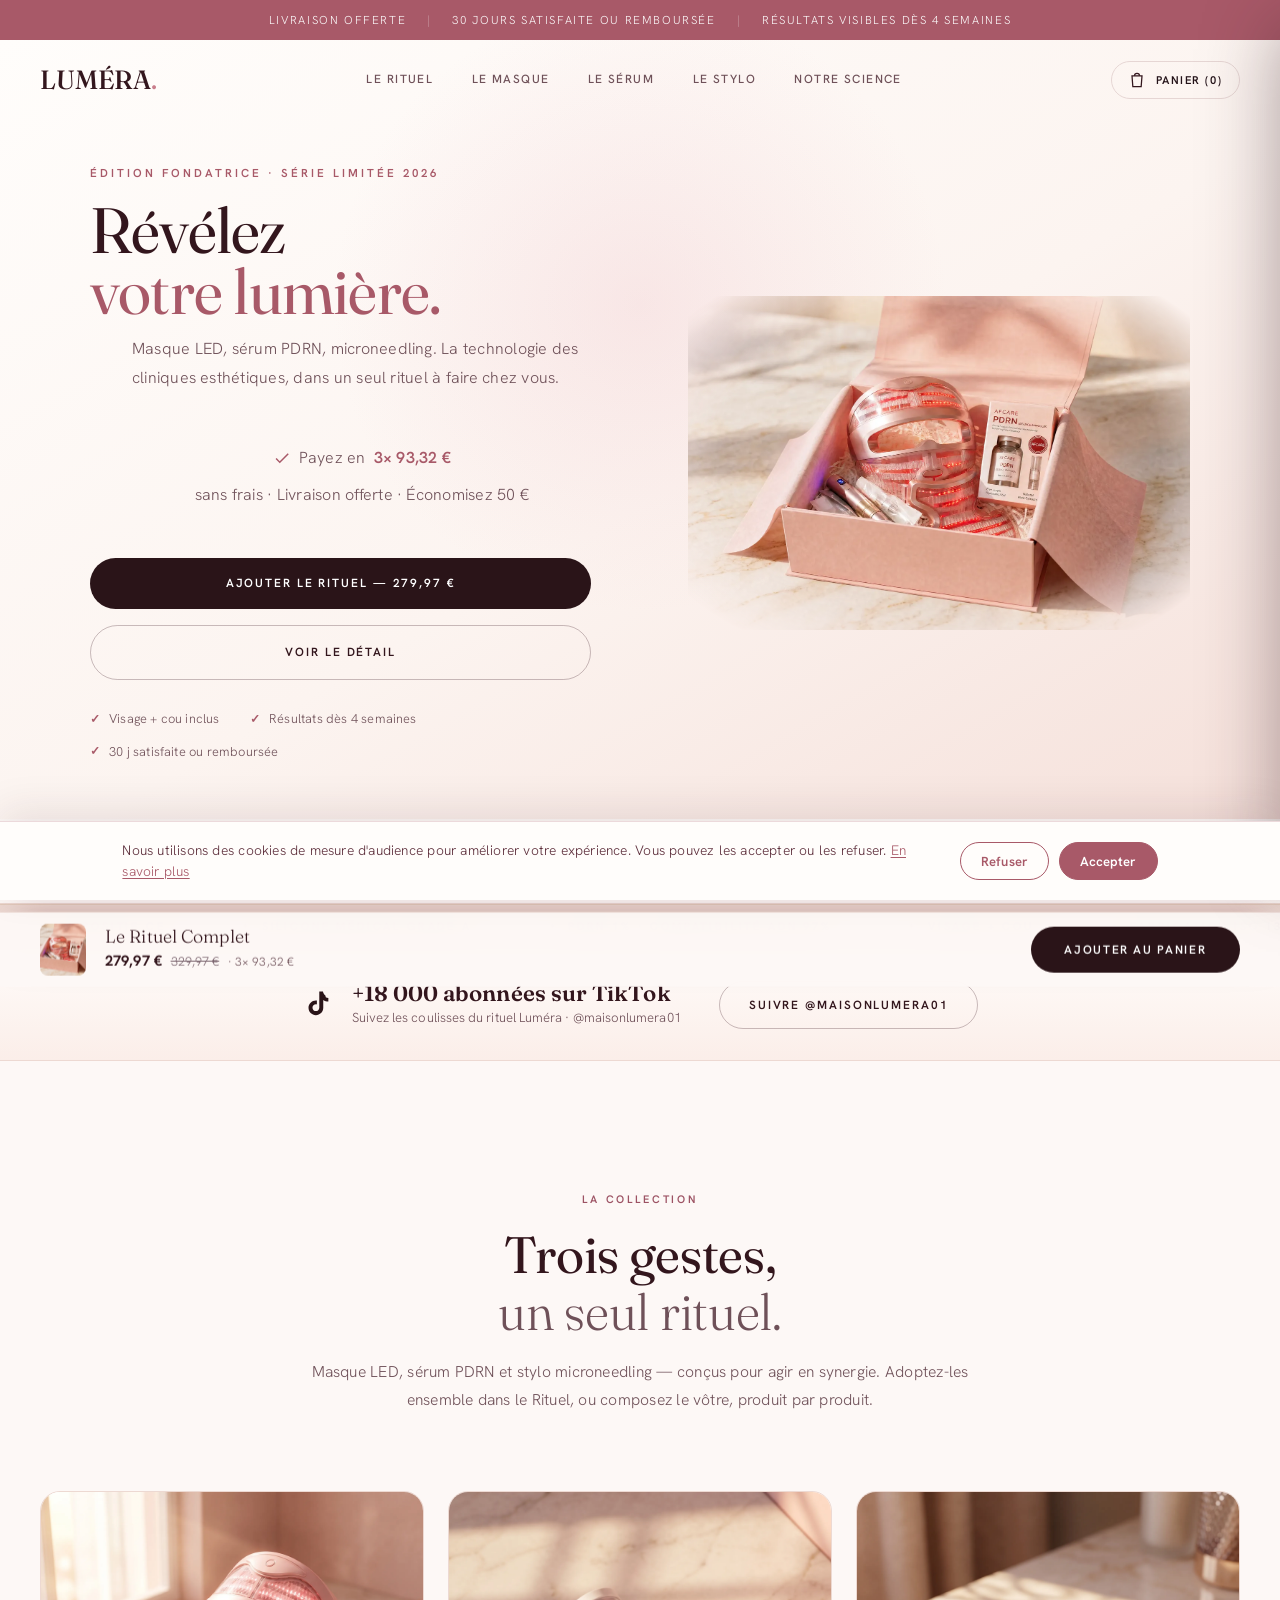
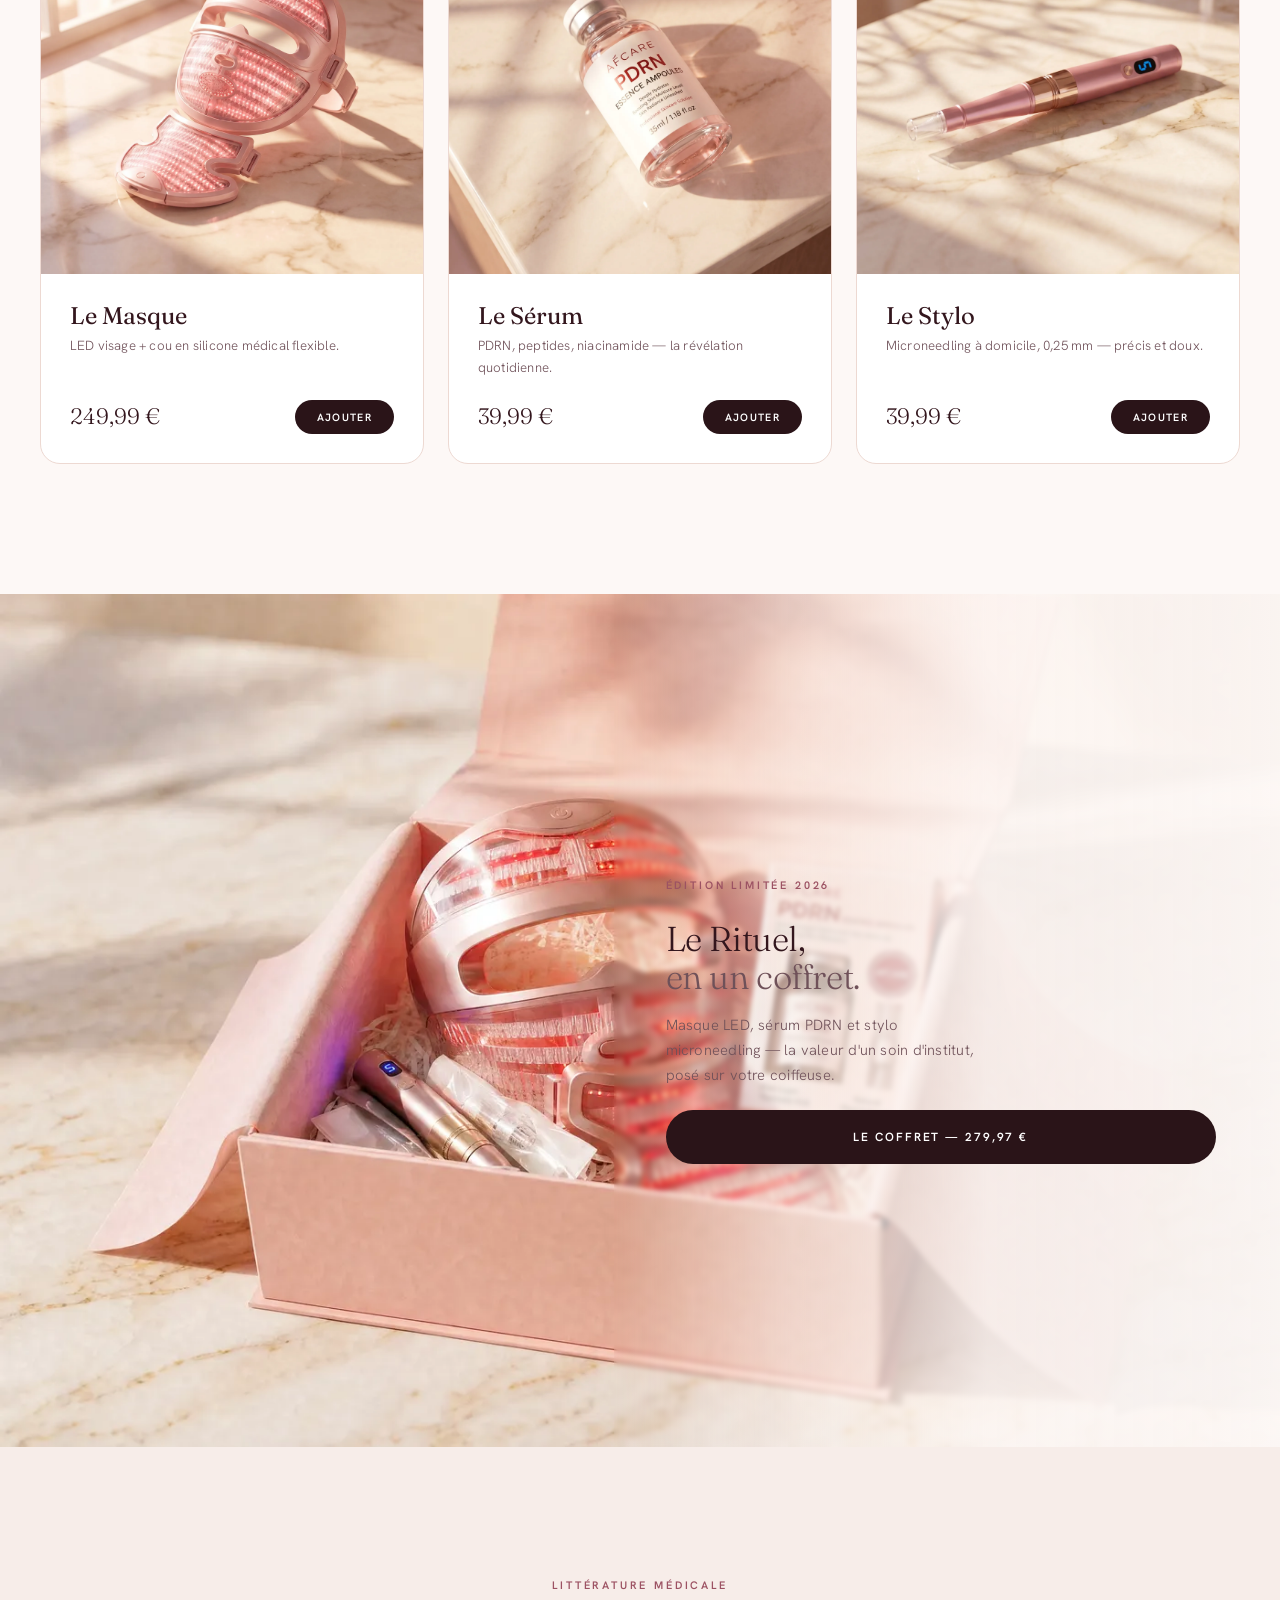
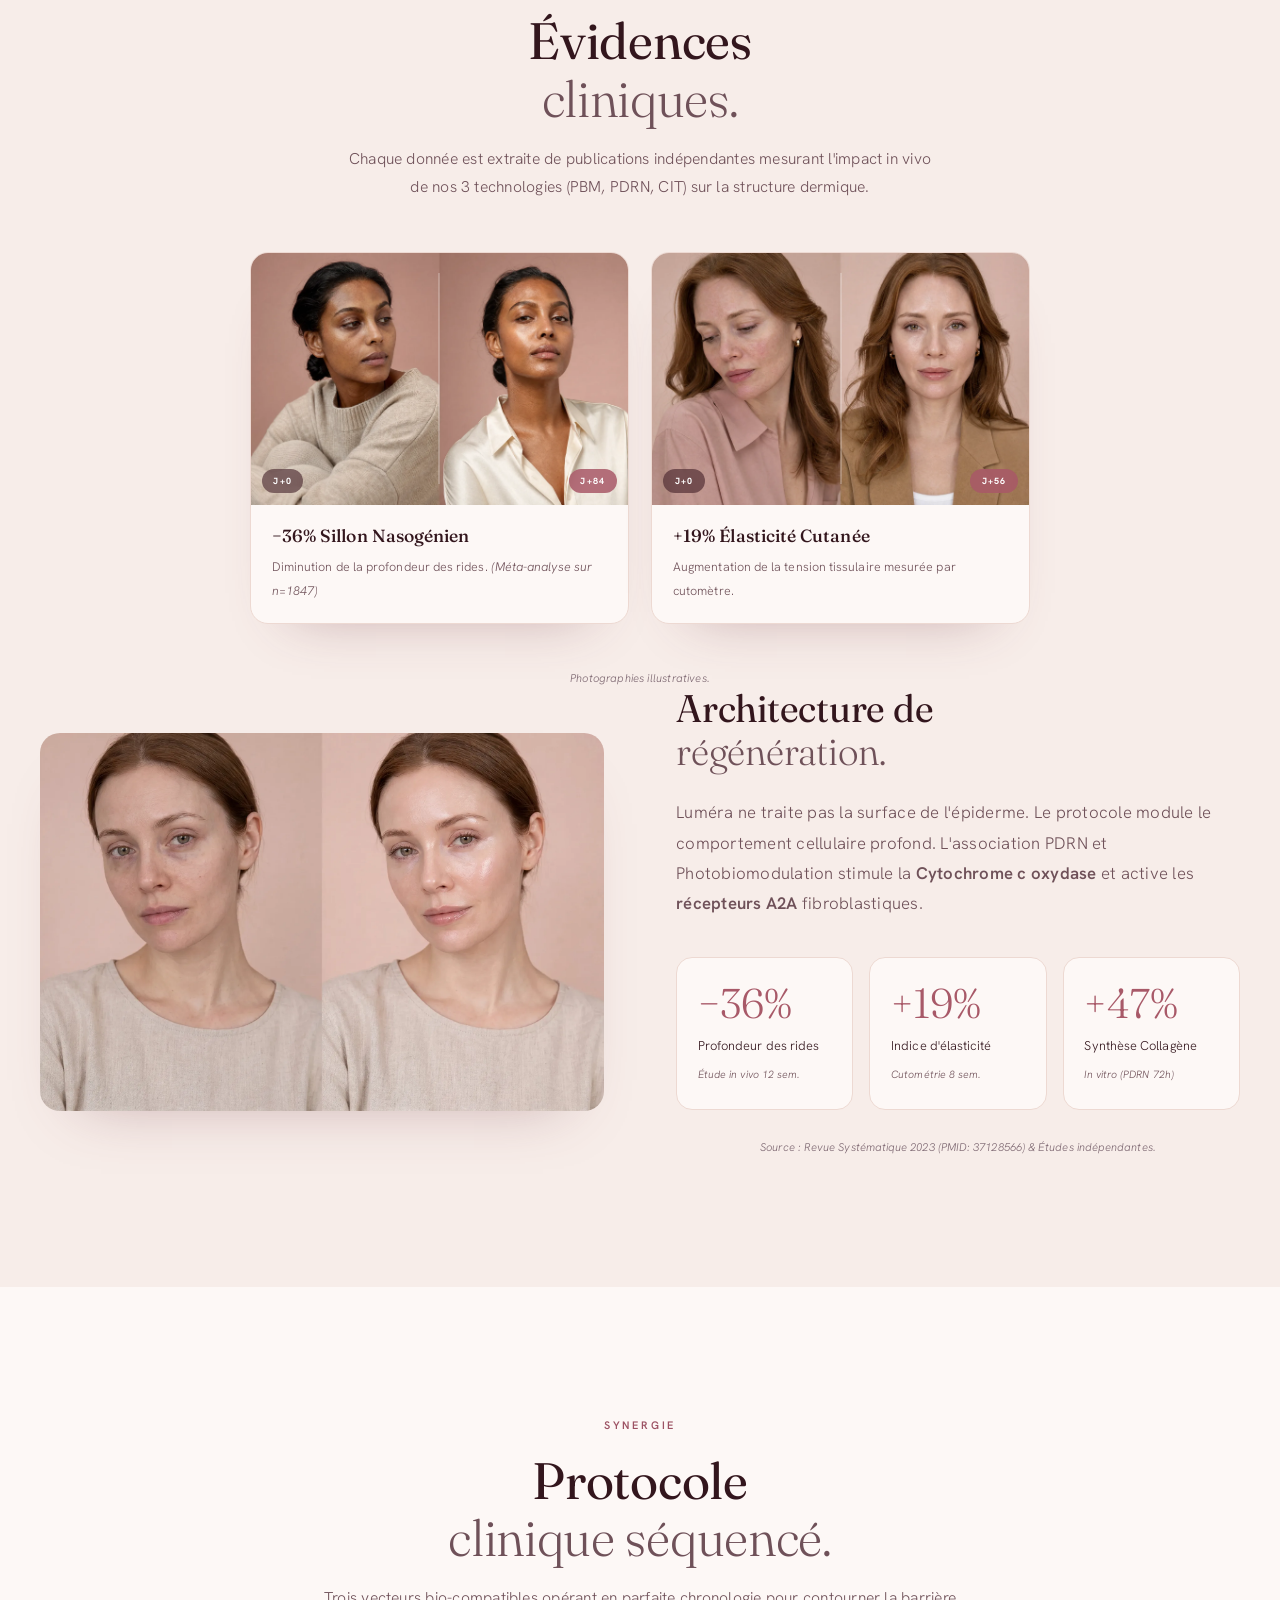
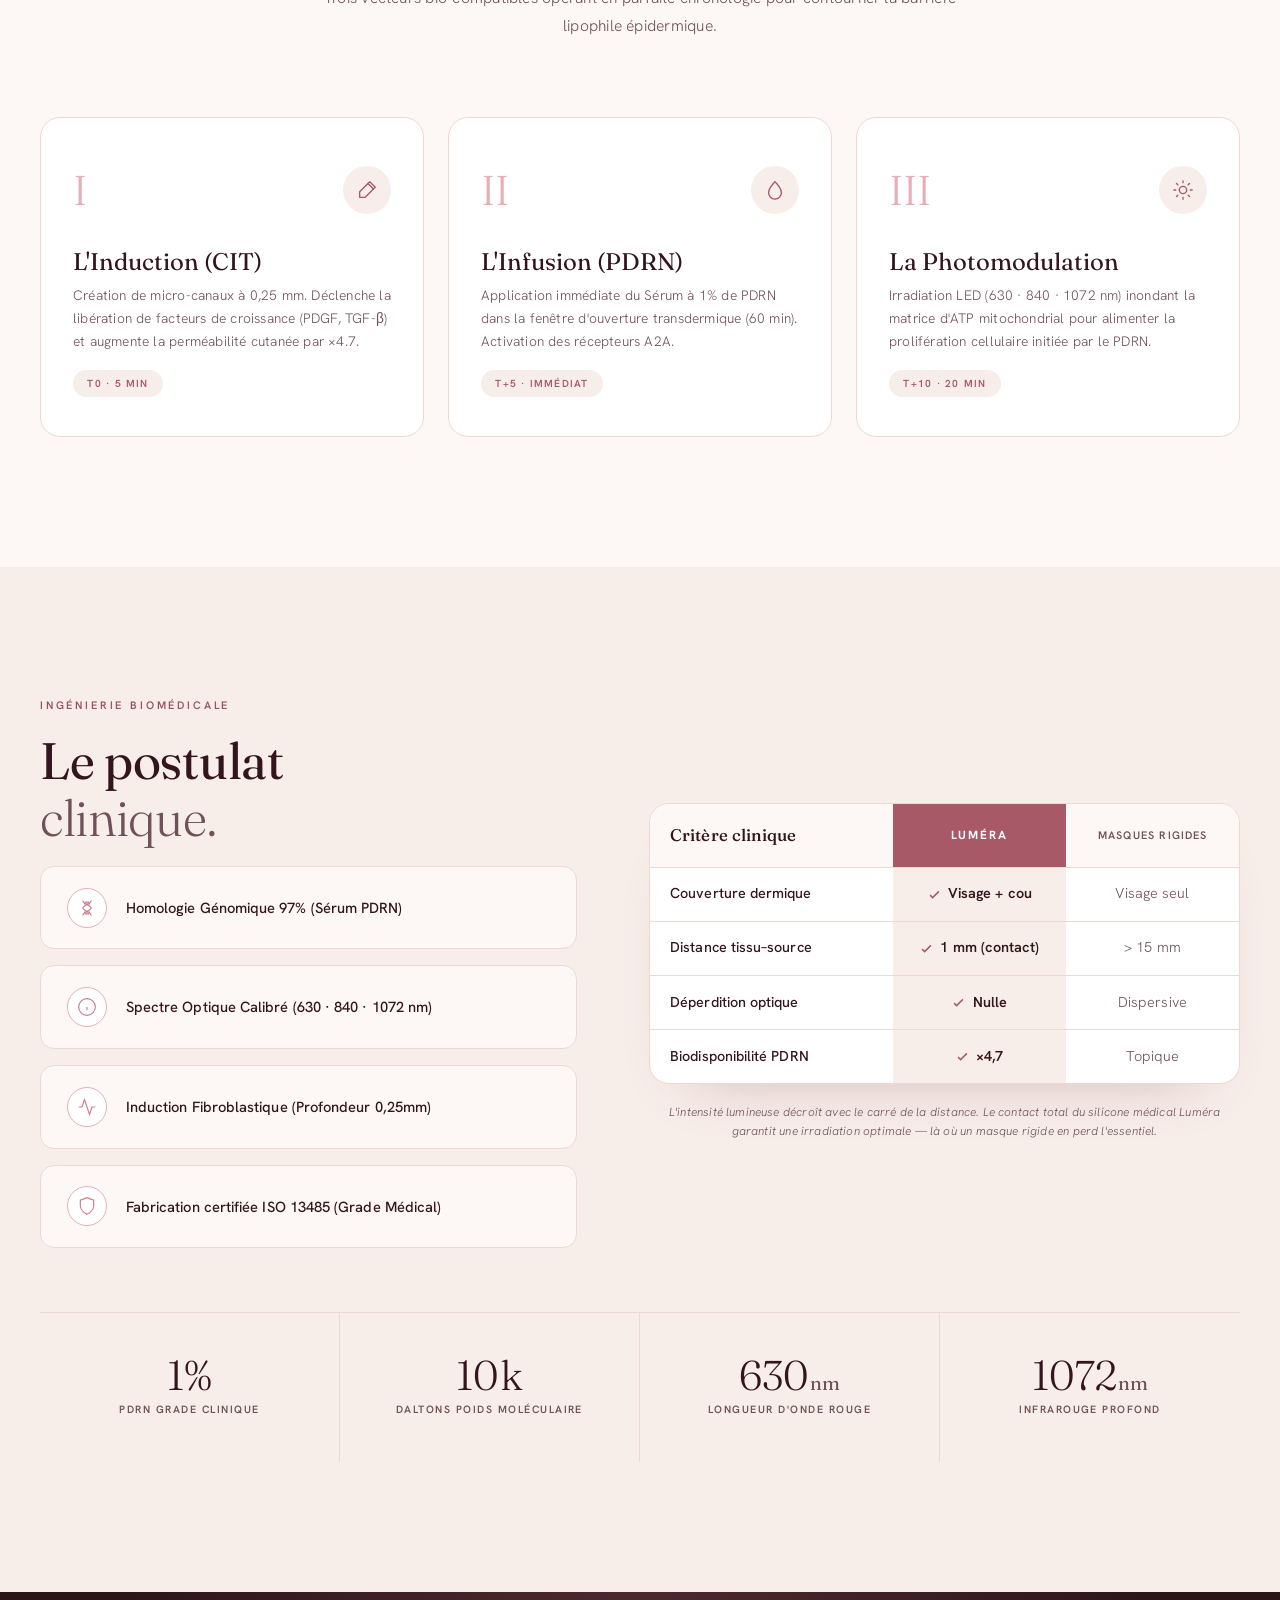
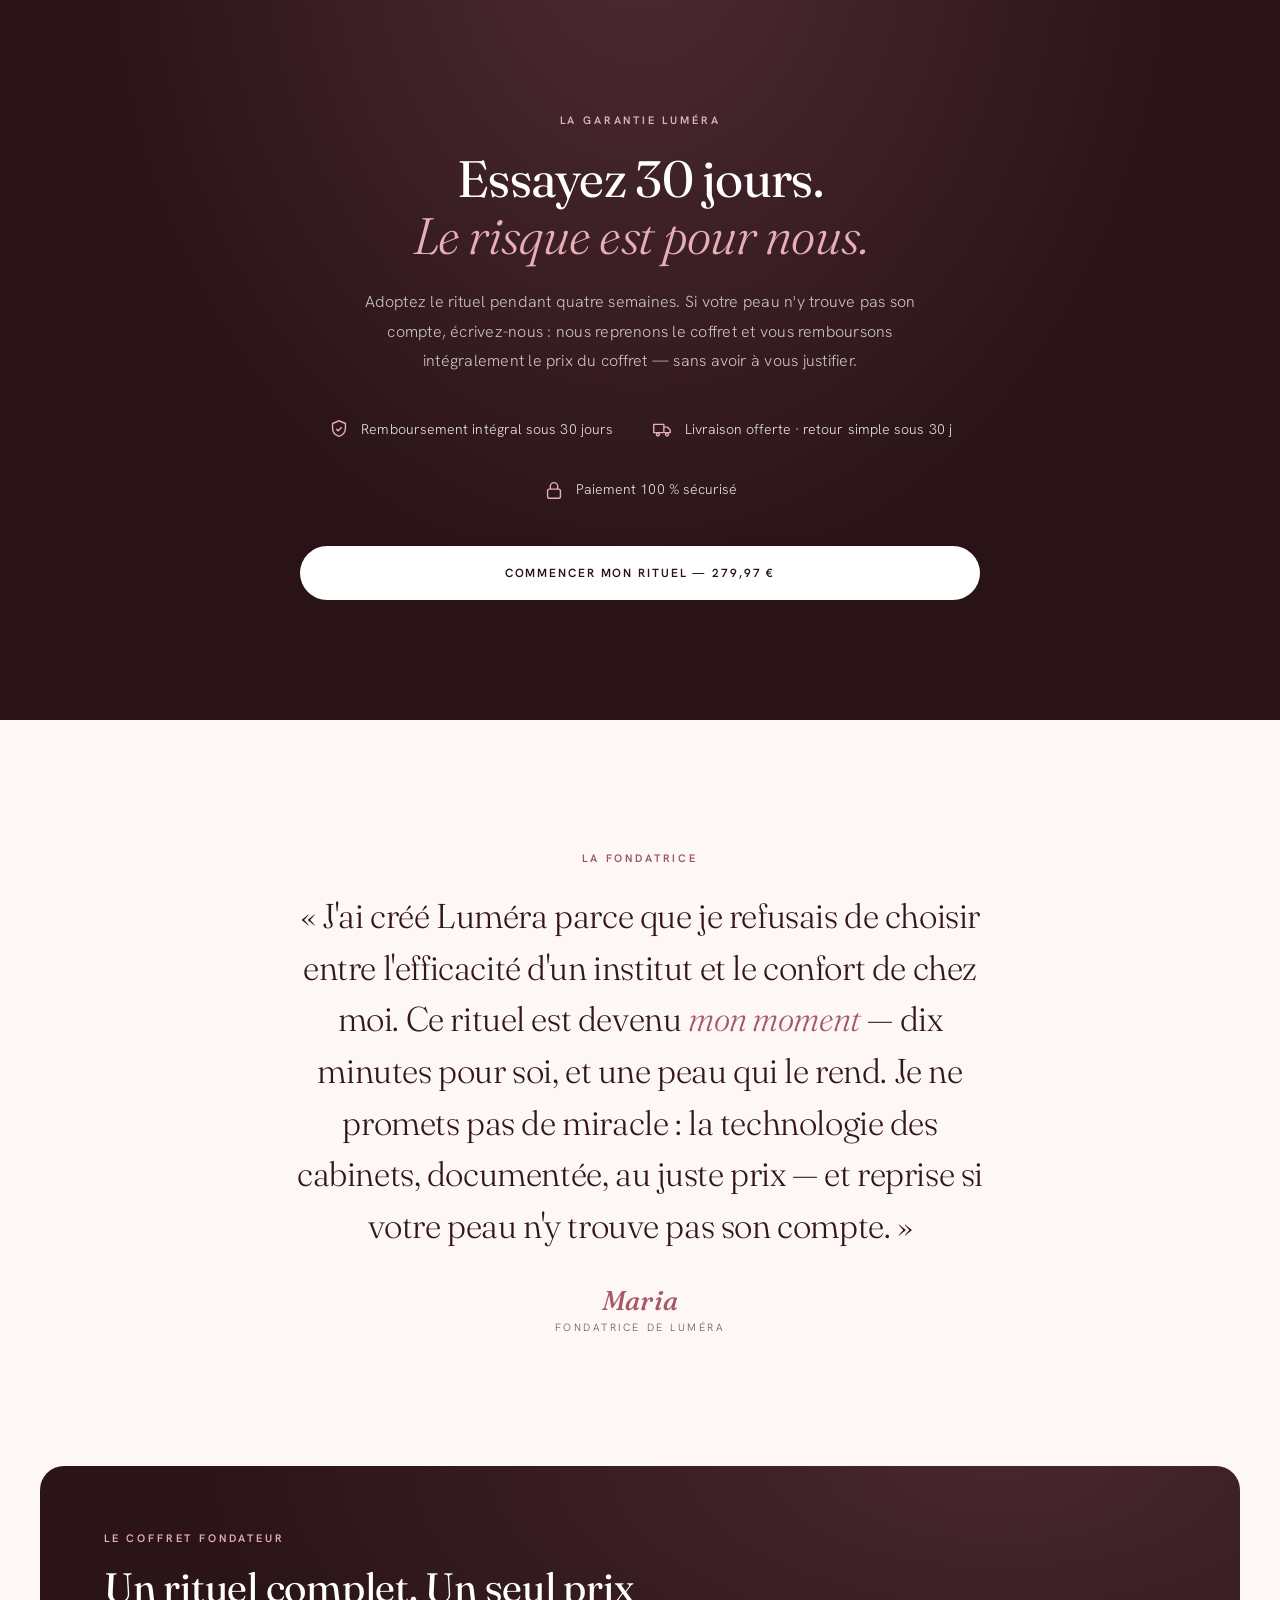
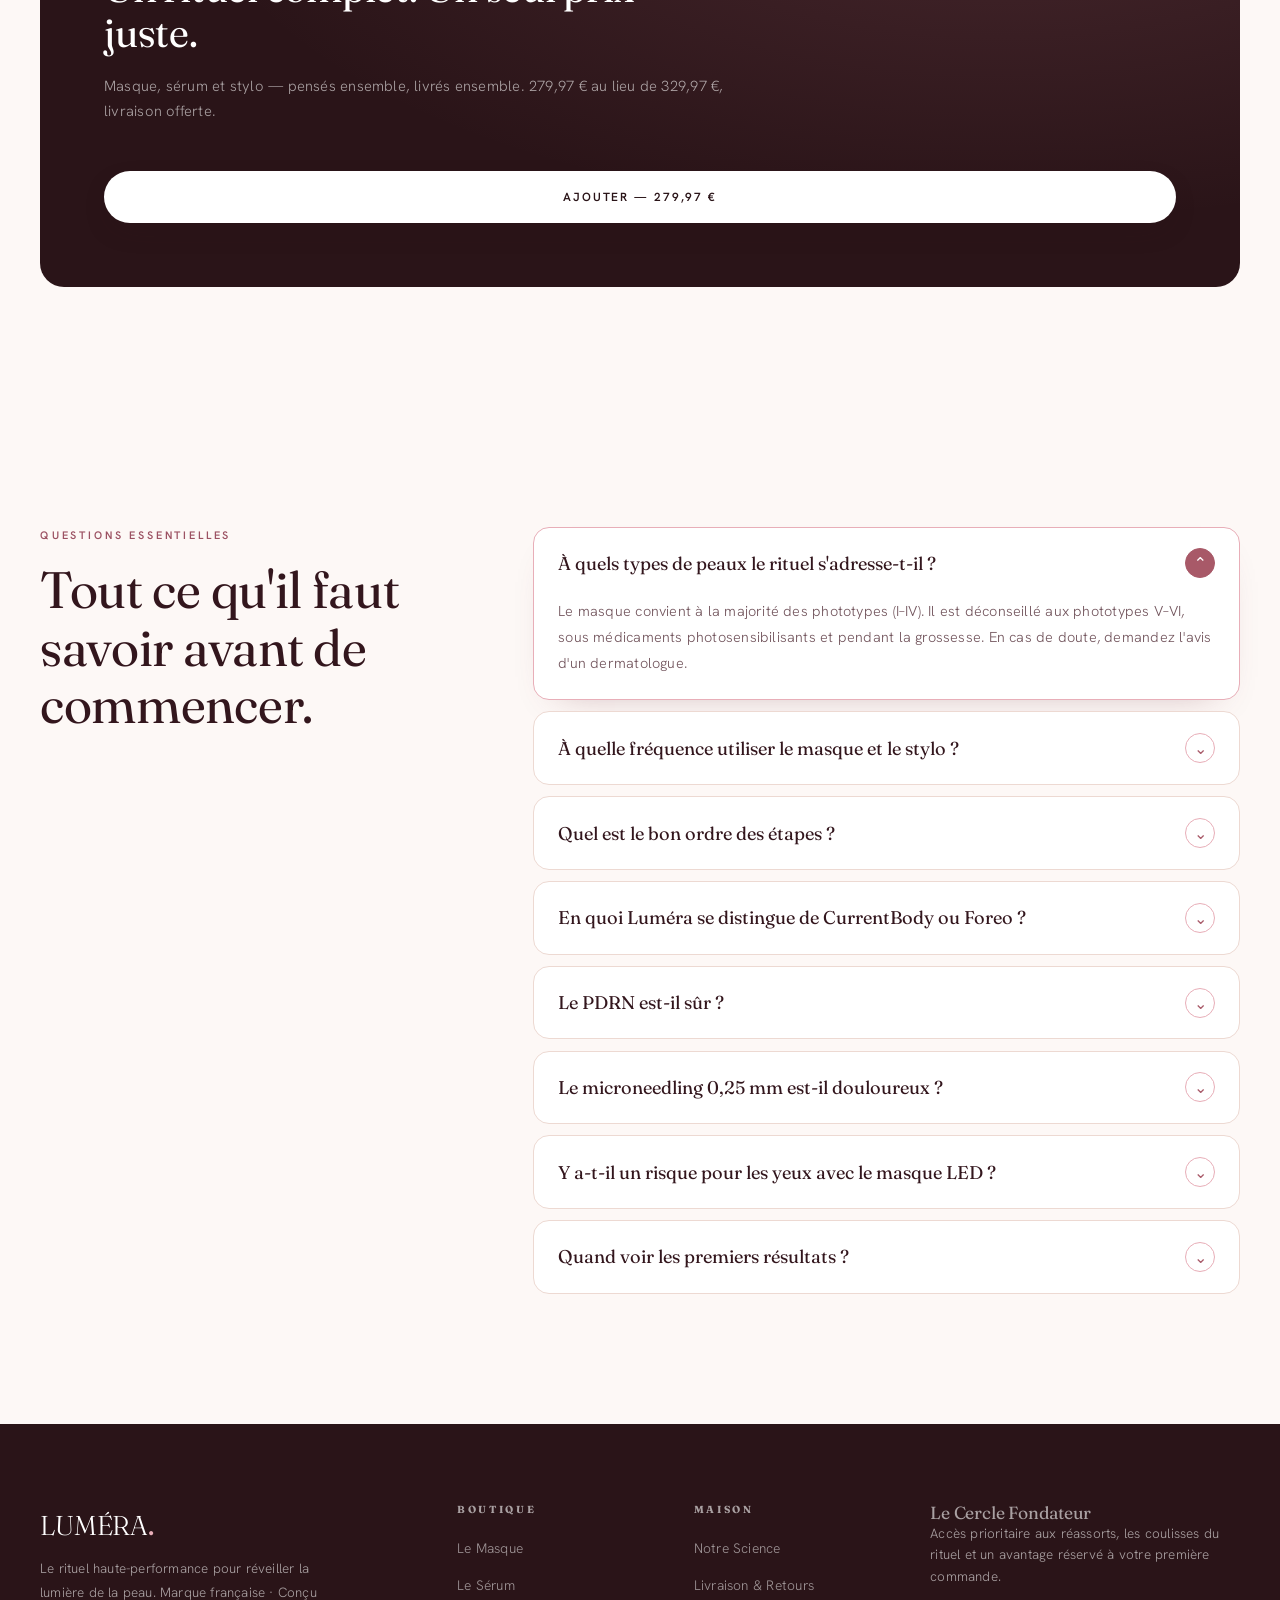
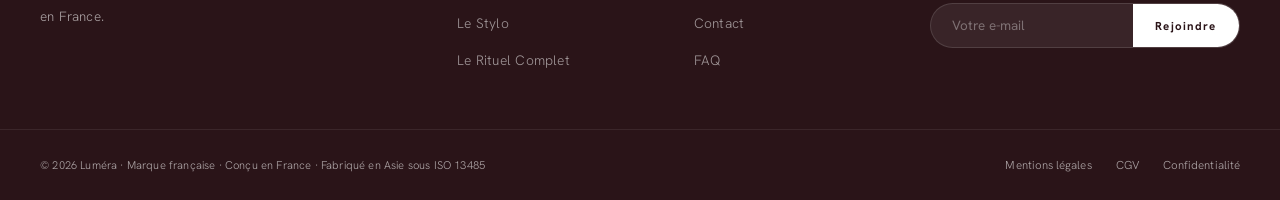
==== commit 439ed77f: "A11y/RGPD/CRO : corrections audit (BP 77→100, A11y 100, panier about, garantie) - Bannière de consen" ====
--- a/index.html
+++ b/index.html
@@ -22,7 +22,7 @@
 <link href="https://fonts.googleapis.com/css2?family=Fraunces:ital,opsz,wght@0,9..144,300..600;1,9..144,300..600&display=swap" rel="stylesheet">
 <noscript><link href="https://fonts.googleapis.com/css2?family=Hanken+Grotesk:wght@300;400;500;600;700&display=swap" rel="stylesheet"></noscript>
 <link rel="preload" as="image" href="assets/coffret-open.webp?v=12" fetchpriority="high">
-<link rel="stylesheet" href="styles.css?v=28">
+<link rel="stylesheet" href="styles.css?v=31">
 <style>
 *,*::before,*::after{margin:0;padding:0;box-sizing:border-box}
 :root{
@@ -168,7 +168,7 @@
 .pcard-img{aspect-ratio:1/1;width:100%;object-fit:cover;background:var(--blush);transition:transform .6s var(--ease-out,cubic-bezier(.22,1,.36,1))}
 .pcard:hover .pcard-img{transform:scale(1.045)}
 .pcard-body{padding:1.8rem;display:flex;flex-direction:column;flex:1}
-.pcard h4{font-family:var(--serif);font-size:1.5rem;font-weight:400;color:var(--text);margin-bottom:.4rem}
+.pcard h3, .pcard h4{font-family:var(--serif);font-size:1.5rem;font-weight:400;color:var(--text);margin-bottom:.4rem}
 .pcard p{font-size:.83rem;color:var(--text-mid);line-height:1.6;margin-bottom:1.3rem;min-height:2.6em}
 .pcard-foot{display:flex;align-items:center;justify-content:space-between;margin-top:auto}
 .pcard-price{font-family:var(--serif);font-size:1.4rem;color:var(--text)}
@@ -210,7 +210,7 @@
 .step-ic{width:48px;height:48px;border-radius:50%;background:var(--blush);display:flex;align-items:center;justify-content:center;flex-shrink:0}
 .step-top svg{width:22px;height:22px;stroke:var(--rose-dark);stroke-width:1.5;fill:none;stroke-linecap:round;stroke-linejoin:round}
 .step:hover{transform:translateY(-4px);box-shadow:0 28px 50px -36px rgba(120,60,70,.42);border-color:var(--rose-light)}
-.step h4{font-family:var(--serif);font-size:1.5rem;font-weight:400;color:var(--text);margin-bottom:.6rem}
+.step h3, .step h4{font-family:var(--serif);font-size:1.5rem;font-weight:400;color:var(--text);margin-bottom:.6rem}
 .step p{font-size:.86rem;color:var(--text-mid);line-height:1.65}
 .step-time{display:inline-block;margin-top:1.1rem;font-size:.64rem;font-weight:600;letter-spacing:.12em;text-transform:uppercase;color:var(--rose-dark);background:var(--blush);padding:.35rem .9rem;border-radius:100px}
 
@@ -235,7 +235,7 @@
 .fcards{display:grid;grid-template-columns:repeat(3,1fr);gap:1.5rem}
 .fcard{background:var(--cream);border:1px solid var(--blush-mid);border-radius:20px;padding:2.4rem 2rem}
 .fcard .eyebrow{color:var(--rose-dark)}
-.fcard h4{font-family:var(--serif);font-size:1.55rem;font-weight:400;color:var(--text);margin:.4rem 0 1rem}
+.fcard h3, .fcard h4{font-family:var(--serif);font-size:1.55rem;font-weight:400;color:var(--text);margin:.4rem 0 1rem}
 .fcard p{font-size:.88rem;color:var(--text-mid);line-height:1.7}
 
 /* COFFRET DARK CTA */
@@ -269,7 +269,7 @@
 .foot-logo{font-family:var(--serif);font-size:1.7rem;letter-spacing:.18em;color:#fff;display:block;margin-bottom:.6rem}
 .foot-logo b{color:var(--rose-light);font-weight:500}
 .foot-brand p{font-size:.84rem;line-height:1.8;max-width:280px}
-.foot-col h5{font-size:.64rem;font-weight:700;letter-spacing:.2em;text-transform:uppercase;color:rgba(255,255,255,.6);margin-bottom:1.3rem}
+.foot-col h3, .foot-col h5{font-size:.64rem;font-weight:700;letter-spacing:.2em;text-transform:uppercase;color:rgba(255,255,255,.6);margin-bottom:1.3rem}
 .foot-col ul{display:flex;flex-direction:column;gap:.8rem}
 .foot-col a{font-size:.86rem;color:rgba(255,255,255,.55);transition:.2s}
 .foot-col a:hover{color:#fff}
@@ -382,12 +382,12 @@
 a:focus-visible,button:focus-visible,input:focus-visible{outline:2px solid var(--rose-dark);outline-offset:3px;border-radius:4px}
 :focus:not(:focus-visible){outline:none}
 body{font-optical-sizing:auto}
-.hero h1,.h2,.coffret-body h3,.pcard h4,.step h4,.fcard h4,.darkcta h2,.faq-q,.g-title,.foot-logo,.nav-logo,blockquote{font-optical-sizing:auto;font-variation-settings:"opsz" 64;letter-spacing:-.006em}
+.hero h1,.h2,.coffret-body h3,.pcard h3, .pcard h4,.step h3, .step h4,.fcard h3, .fcard h4,.darkcta h2,.faq-q,.g-title,.foot-logo,.nav-logo,blockquote{font-optical-sizing:auto;font-variation-settings:"opsz" 64;letter-spacing:-.006em}
 .hero h1{font-variation-settings:"opsz" 80;letter-spacing:-.012em}
-.pcard h4,.step h4,.fcard h4,.faq-q{font-variation-settings:"opsz" 30;letter-spacing:0}
+.pcard h3, .pcard h4,.step h3, .step h4,.fcard h3, .fcard h4,.faq-q{font-variation-settings:"opsz" 30;letter-spacing:0}
 .hero h1 em,.h2 em,blockquote em,.g-title em,.lbanner-txt h2 em{font-style:normal;font-weight:300;color:var(--c-text-muted)}
 .hero h1 em{color:var(--rose-dark);font-weight:400}
-.eyebrow,.hero-eyebrow,.ticker-item,.foot-col h5{letter-spacing:.26em}
+.eyebrow,.hero-eyebrow,.ticker-item,.foot-col h3, .foot-col h5{letter-spacing:.26em}
 .sec{padding:130px 0}
 .sec-head{margin-bottom:4.8rem}
 .hero-lead{line-height:1.85}
@@ -420,7 +420,7 @@
   .btn{min-height:52px}
   .nav-cart{min-height:44px;display:inline-flex;align-items:center}
   .nav-burger{min-width:44px;min-height:44px;align-items:center;justify-content:center}
-  .pcard h4,.step h4,.fcard h4{font-size:1.4rem}
+  .pcard h3, .pcard h4,.step h3, .step h4,.fcard h3, .fcard h4{font-size:1.4rem}
   .h2{font-size:clamp(2.1rem,8vw,2.9rem)}
 }
 
@@ -472,7 +472,7 @@
 /* Cartes produit : achat rapide */
 .h2,.coffret-body h3{font-weight:400}
 .pcard-foot{align-items:center}
-.pcard h4 a{color:inherit;transition:color .2s}
+.pcard h3 a, .pcard h4 a{color:inherit;transition:color .2s}
 .pcard:hover h4 a{color:var(--rose-dark)}
 .pcard-add{background:var(--ink);color:#fff;border:none;border-radius:100px;padding:.62rem 1.4rem;font-family:var(--sans);font-size:.66rem;font-weight:600;letter-spacing:.12em;text-transform:uppercase;cursor:pointer;transition:background .25s var(--ease),transform .25s var(--ease);white-space:nowrap}
 .pcard-add:hover{background:var(--rose-dark);transform:translateY(-1px)}
@@ -663,7 +663,7 @@
       <article class="pcard reveal">
         <img loading="lazy" width="2048" height="2048" class="pcard-img" src="assets/card-mask.webp" alt="Masque LED Luméra">
         <div class="pcard-body">
-          <h4><a href="product-mask.html">Le Masque</a></h4>
+          <h3><a href="product-mask.html">Le Masque</a></h3>
           <p>LED visage + cou en silicone médical flexible.</p>
           <div class="pcard-foot">
             <span class="pcard-price lnum">249,99 €</span>
@@ -674,7 +674,7 @@
       <article class="pcard reveal">
         <img loading="lazy" width="2048" height="2048" class="pcard-img" src="assets/card-serum.webp" alt="Sérum PDRN Luméra">
         <div class="pcard-body">
-          <h4><a href="product-serum.html">Le Sérum</a></h4>
+          <h3><a href="product-serum.html">Le Sérum</a></h3>
           <p>PDRN, peptides, niacinamide — la révélation quotidienne.</p>
           <div class="pcard-foot">
             <span class="pcard-price lnum">39,99 €</span>
@@ -685,7 +685,7 @@
       <article class="pcard reveal">
         <img loading="lazy" width="2048" height="2048" class="pcard-img" src="assets/card-pen.webp" alt="Stylo Microneedling Luméra">
         <div class="pcard-body">
-          <h4><a href="product-pen.html">Le Stylo</a></h4>
+          <h3><a href="product-pen.html">Le Stylo</a></h3>
           <p>Microneedling à domicile, 0,25 mm — précis et doux.</p>
           <div class="pcard-foot">
             <span class="pcard-price lnum">39,99 €</span>
@@ -786,7 +786,7 @@
                     <span class="step-num lnum">I</span>
                     <span class="step-ic"><svg viewBox="0 0 24 24"><path d="M15 3l6 6-11 11H4v-6L15 3z"></path><path d="M13 5l6 6"></path></svg></span>
                 </div>
-                <h4>L'Induction (CIT)</h4>
+                <h3>L'Induction (CIT)</h3>
                 <p>Création de micro-canaux à 0,25 mm. Déclenche la libération de facteurs de croissance (PDGF, TGF-β) et augmente la perméabilité cutanée par ×4.7.</p>
                 <span class="step-time lnum">T0 · 5 Min</span>
             </div>
@@ -795,7 +795,7 @@
                     <span class="step-num lnum">II</span>
                     <span class="step-ic"><svg viewBox="0 0 24 24"><path d="M12 3C12 3 5 10 5 15a7 7 0 0 0 14 0c0-5-7-12-7-12z"></path></svg></span>
                 </div>
-                <h4>L'Infusion (PDRN)</h4>
+                <h3>L'Infusion (PDRN)</h3>
                 <p>Application immédiate du Sérum à 1% de PDRN dans la fenêtre d'ouverture transdermique (60 min). Activation des récepteurs A2A.</p>
                 <span class="step-time lnum">T+5 · Immédiat</span>
             </div>
@@ -804,7 +804,7 @@
                     <span class="step-num lnum">III</span>
                     <span class="step-ic"><svg viewBox="0 0 24 24"><circle cx="12" cy="12" r="4"></circle><path d="M12 2v2M12 20v2M4.93 4.93l1.41 1.41M17.66 17.66l1.41 1.41M2 12h2M20 12h2M4.93 19.07l1.41-1.41M17.66 6.34l1.41-1.41"></path></svg></span>
                 </div>
-                <h4>La Photomodulation</h4>
+                <h3>La Photomodulation</h3>
                 <p>Irradiation LED (630 · 840 · 1072 nm) inondant la matrice d'ATP mitochondrial pour alimenter la prolifération cellulaire initiée par le PDRN.</p>
                 <span class="step-time lnum">T+10 · 20 Min</span>
             </div>
@@ -884,7 +884,7 @@
   <div class="lmg-inner">
     <span class="g-eyebrow">La garantie Luméra</span>
     <h2 class="g-title">Essayez 30 jours.<br><em>Le risque est pour nous.</em></h2>
-    <p class="g-text">Adoptez le rituel pendant quatre semaines. Si votre peau n'y trouve pas son compte, écrivez-nous : nous reprenons le coffret et vous remboursons intégralement — sans condition, sans justificatif.</p>
+    <p class="g-text">Adoptez le rituel pendant quatre semaines. Si votre peau n'y trouve pas son compte, écrivez-nous : nous reprenons le coffret et vous remboursons intégralement le prix du coffret — sans avoir à vous justifier.</p>
     <div class="g-points">
       <div class="g-point"><svg viewBox="0 0 24 24" aria-hidden="true"><path d="M12 3l7 3v5c0 4.5-3 7.8-7 9-4-1.2-7-4.5-7-9V6l7-3z"></path><path d="M9 12l2 2 4-4"></path></svg><span>Remboursement intégral sous 30 jours</span></div>
       <div class="g-point"><svg viewBox="0 0 24 24" aria-hidden="true"><path d="M3 7h11v9H3zM14 10h4l3 3v3h-7z"></path><circle cx="7.5" cy="18" r="1.6"></circle><circle cx="17.5" cy="18" r="1.6"></circle></svg><span>Livraison offerte · retour simple sous 30 j</span></div>
@@ -976,7 +976,7 @@
       <p>Le rituel haute-performance pour réveiller la lumière de la peau. Marque française · Conçu en France.</p>
     </div>
     <div class="foot-col">
-      <h5>Boutique</h5>
+      <h3>Boutique</h3>
       <ul>
         <li><a href="product-mask.html">Le Masque</a></li>
         <li><a href="product-serum.html">Le Sérum</a></li>
@@ -985,7 +985,7 @@
       </ul>
     </div>
     <div class="foot-col">
-      <h5>Maison</h5>
+      <h3>Maison</h3>
       <ul>
         <li><a href="about.html">Notre Science</a></li>
         <li><a href="livraison.html">Livraison &amp; Retours</a></li>
@@ -994,7 +994,7 @@
       </ul>
     </div>
     <div class="foot-news">
-      <h5>Le Cercle Fondateur</h5>
+      <h3>Le Cercle Fondateur</h3>
       <p>Accès prioritaire aux réassorts, les coulisses du rituel et un avantage réservé à votre première commande.</p>
       <form class="foot-form" id="footForm" action="https://formspree.io/f/mgobpdlw" method="POST"><input type="email" name="email" required="" autocomplete="email" placeholder="Votre e-mail" aria-label="Email"><button type="submit">Rejoindre</button></form>
       <p class="foot-ok" id="footOk">Merci ✦ vous êtes dans le Cercle.</p>
@@ -1116,7 +1116,8 @@
   if(foot)new IntersectionObserver(e=>{footIn=e[0].isIntersecting;upd();},{threshold:0}).observe(foot);
 })();
 </script>
-<script src="analytics.js?v=2"></script>
+<script src="analytics.js?v=3"></script>
+<script src="consent.js?v=1"></script>
 <script src="cart.js?v=7"></script>
 
 
--- a/styles.css
+++ b/styles.css
@@ -661,7 +661,7 @@
     margin: 0 auto 0.8rem;
     box-shadow: 0 0 8px currentColor;
 }
-.feature-box h4 {
+.feature-box h3, .feature-box h4 {
     color: var(--c-text-main);
     margin-bottom: 0.4rem;
     font-size: 0.9rem;
@@ -792,7 +792,7 @@
     border-color: var(--c-accent-dark);
 }
 .step-item .placeholder-box { aspect-ratio: 1/1; margin-bottom: 2rem; }
-.step-item h4 {
+.step-item h3, .step-item h4 {
     font-size: 1.4rem;
     margin-bottom: 0.8rem;
     font-family: var(--font-serif);
@@ -1521,8 +1521,9 @@
 .gallery-thumbs img:hover { opacity: 0.85; }
 /* Pagination dots */
 .gallery-pagination { display: flex; justify-content: center; gap: 7px; margin-top: 0.9rem; }
-.gallery-dot { width: 7px; height: 7px; padding: 0; border: none; border-radius: 50%; background: var(--c-border, #e3cdd2); cursor: pointer; transition: .25s var(--ease-out); }
-.gallery-dot.active { background: var(--c-accent-dark, #A85968); transform: scale(1.35); }
+.gallery-dot { width: 24px; height: 24px; padding: 0; border: none; border-radius: 50%; background: transparent; cursor: pointer; display: inline-flex; align-items: center; justify-content: center; }
+.gallery-dot::before { content: ''; width: 7px; height: 7px; border-radius: 50%; background: var(--c-border, #e3cdd2); transition: .25s var(--ease-out); }
+.gallery-dot.active::before { background: var(--c-accent-dark, #A85968); transform: scale(1.35); }
 @media (min-width: 1025px) { .gallery-pagination { display: none; } }
 
 /* ── VERTICAL THUMBS + MAIN IMAGE (DESKTOP) ── */
@@ -1609,13 +1610,20 @@
     padding-bottom: 0.5rem;
 }
 .gallery-dot {
-    width: 8px; height: 8px;
+    width: 24px; height: 24px;
+    padding: 0; border: none;
+    border-radius: 50%;
+    background: transparent;
+    cursor: pointer;
+    display: inline-flex; align-items: center; justify-content: center;
+}
+.gallery-dot::before {
+    content: ''; width: 8px; height: 8px;
     border-radius: 50%;
     background: #E5D5D1;
-    cursor: pointer;
     transition: all 0.3s ease;
 }
-.gallery-dot.active {
+.gallery-dot.active::before {
     background: var(--c-accent-dark);
     transform: scale(1.2);
 }
@@ -1788,18 +1796,19 @@
     margin-bottom: 1rem;
 }
 .footer-brand p {
-    color: rgba(245,240,237,0.4);
+    color: rgba(245,240,237,0.62);
     font-size: 0.82rem;
     line-height: 1.8;
     margin-bottom: 1.5rem;
     font-weight: 300;
 }
-.footer-col h5, .footer-brand h5, .footer-newsletter h5 {
+.footer-col h5, .footer-brand h5, .footer-newsletter h5,
+.footer-brand h3, .footer-newsletter h3 {
     font-size: 0.62rem;
     font-family: var(--font-sans);
     text-transform: uppercase;
     letter-spacing: 0.22em;
-    color: rgba(245,240,237,0.4);
+    color: rgba(245,240,237,0.62);
     margin-bottom: 1.5rem;
     font-weight: 700;
 }
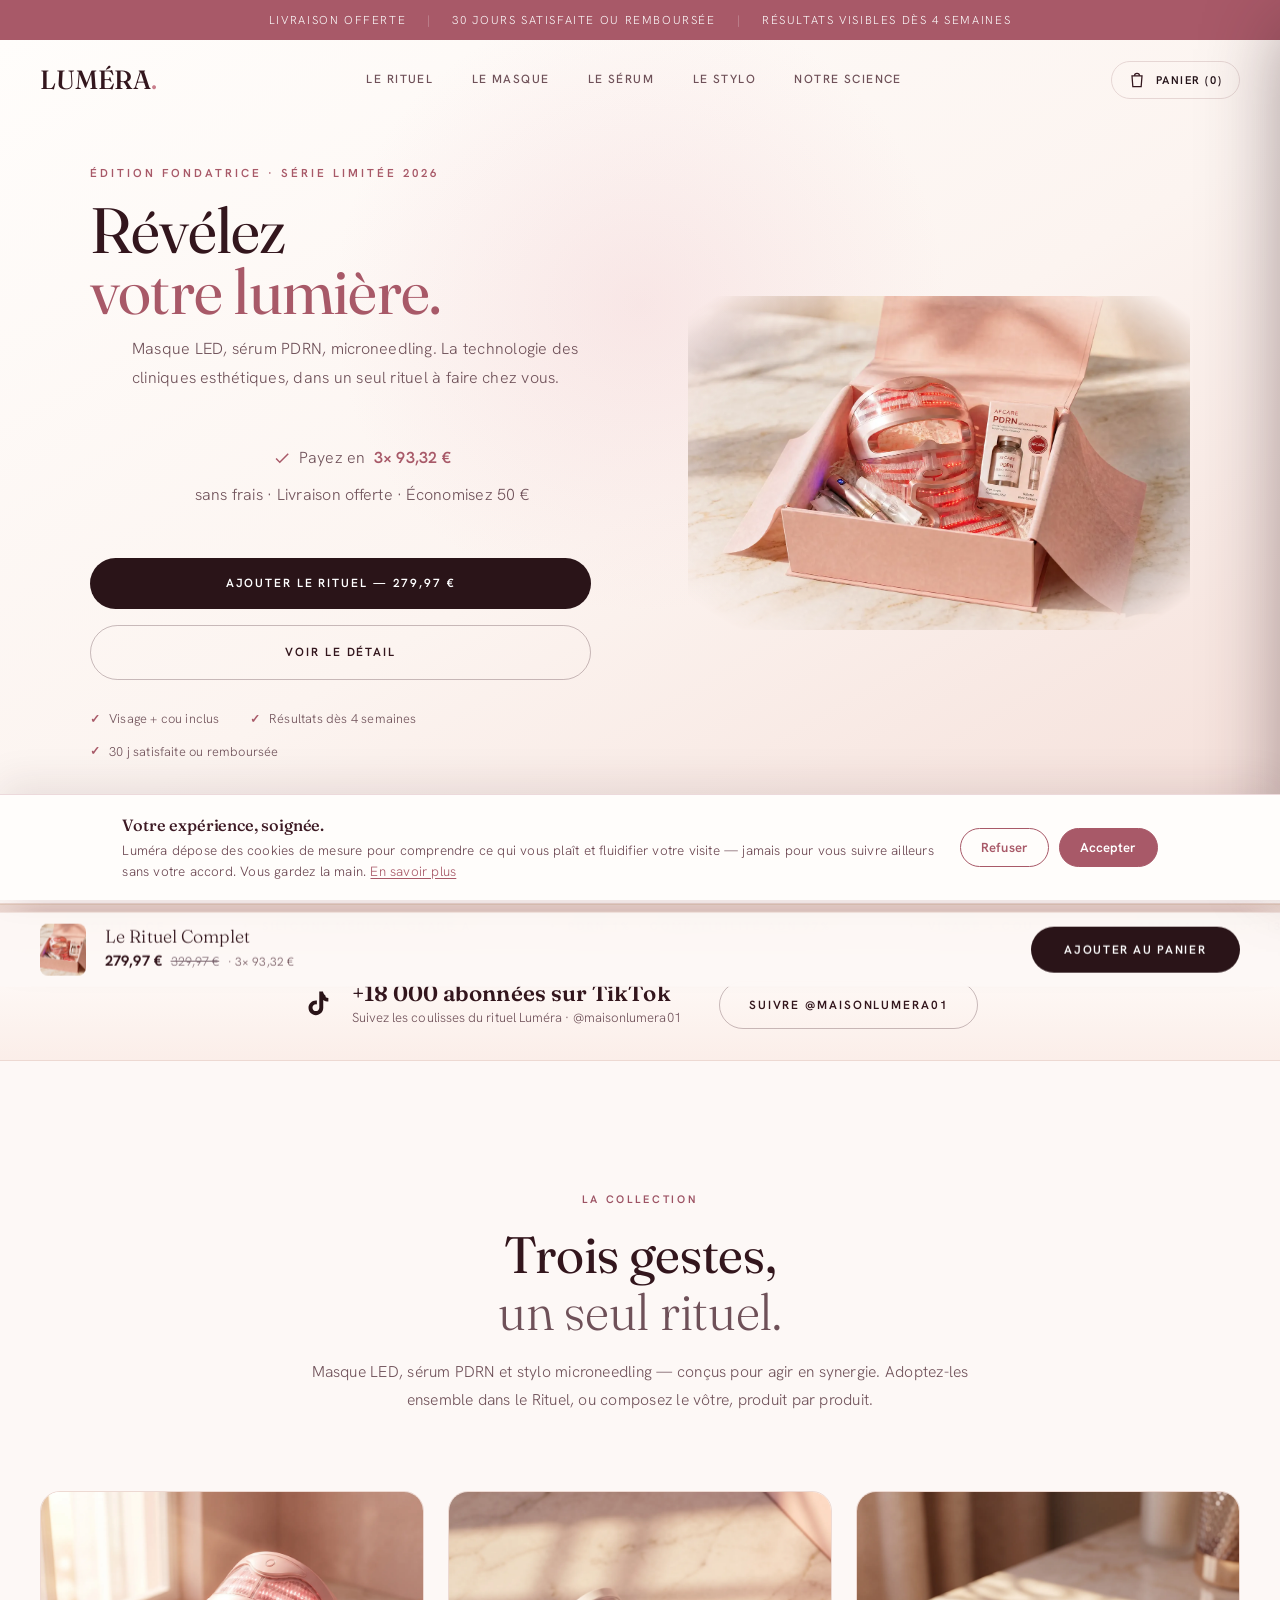
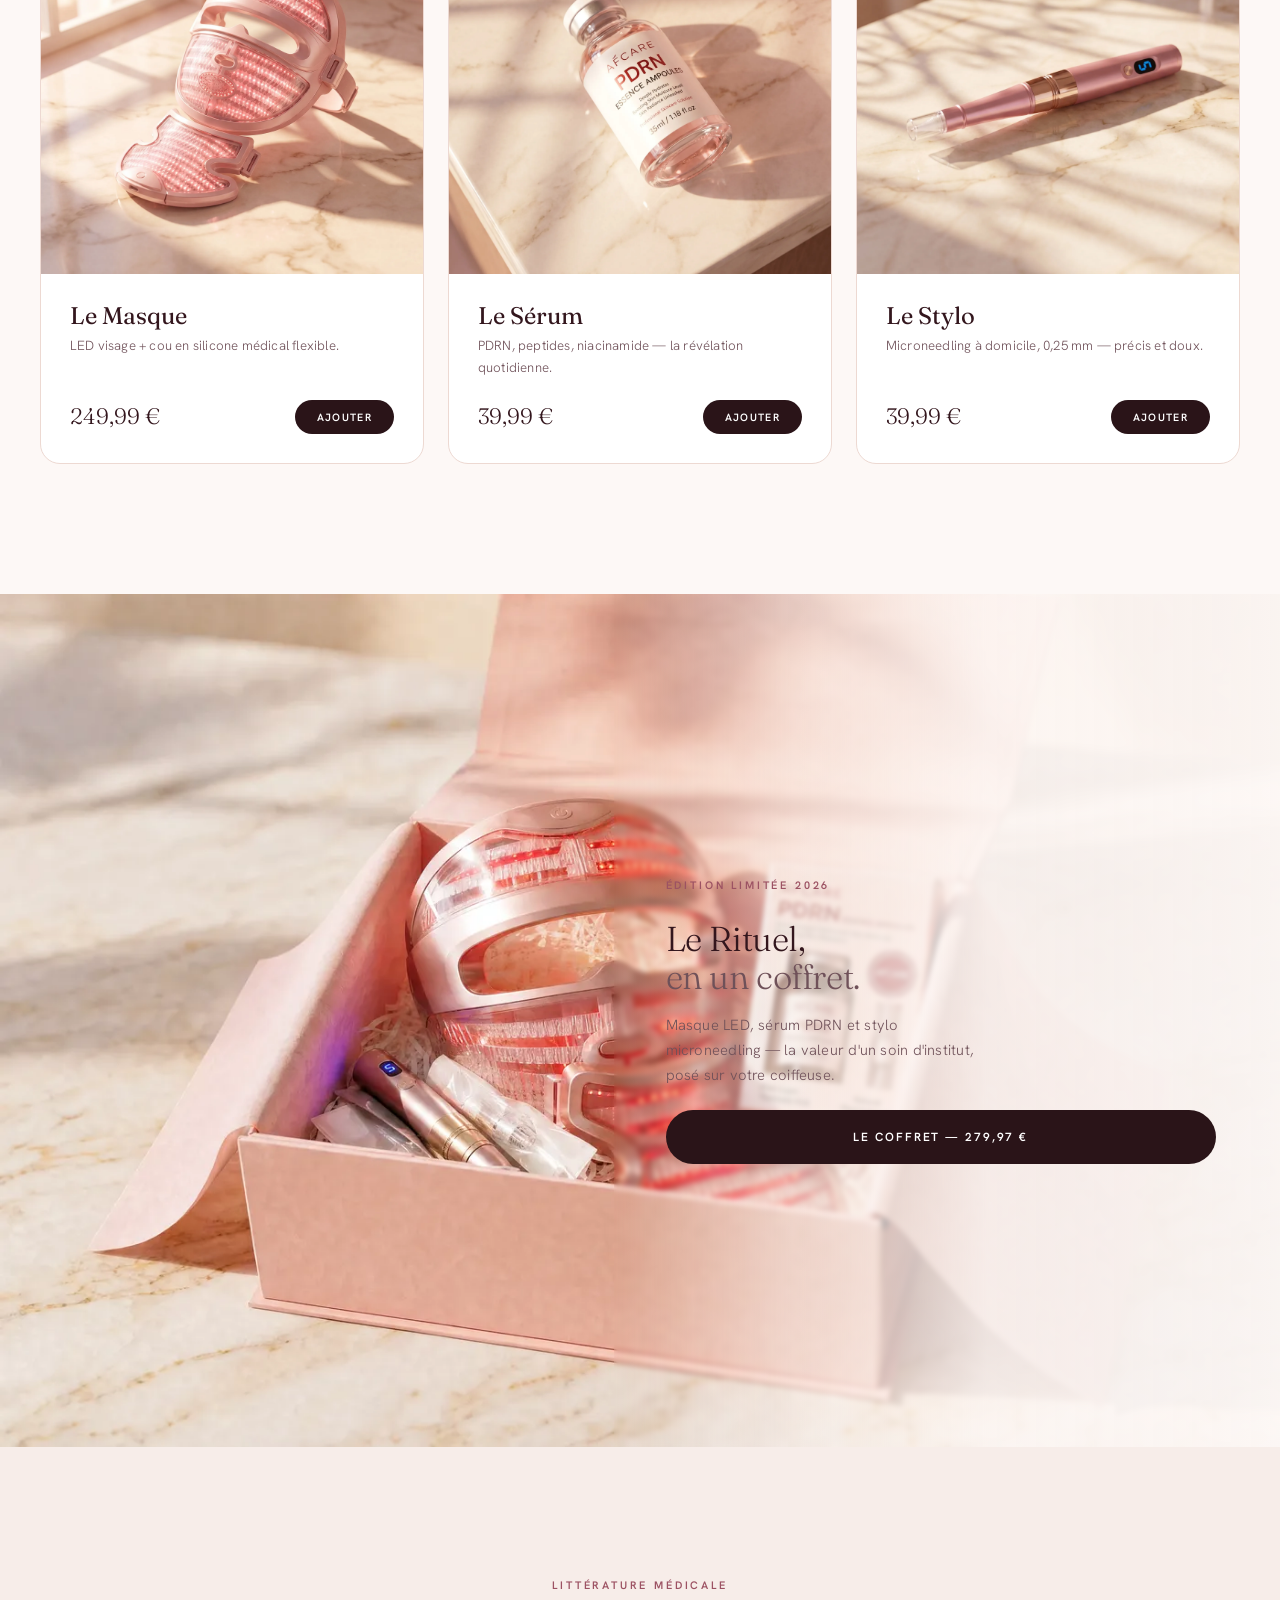
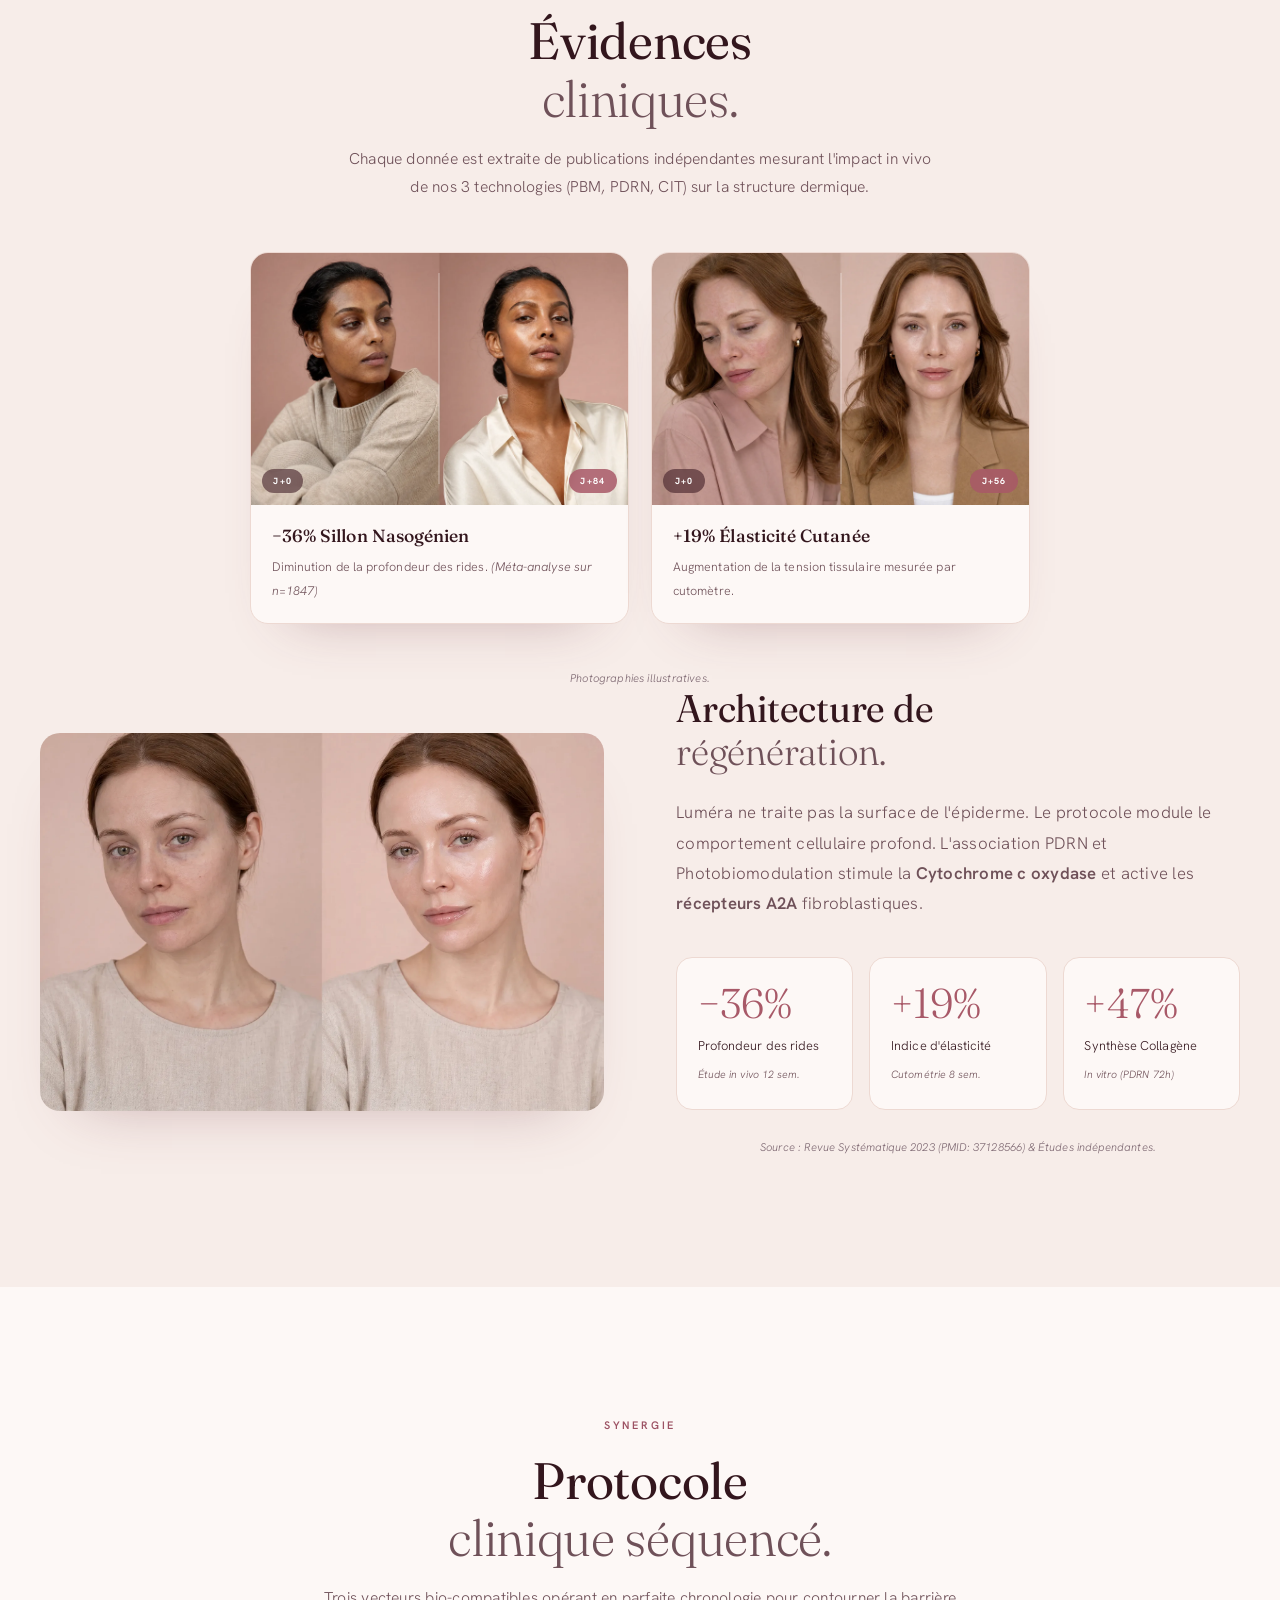
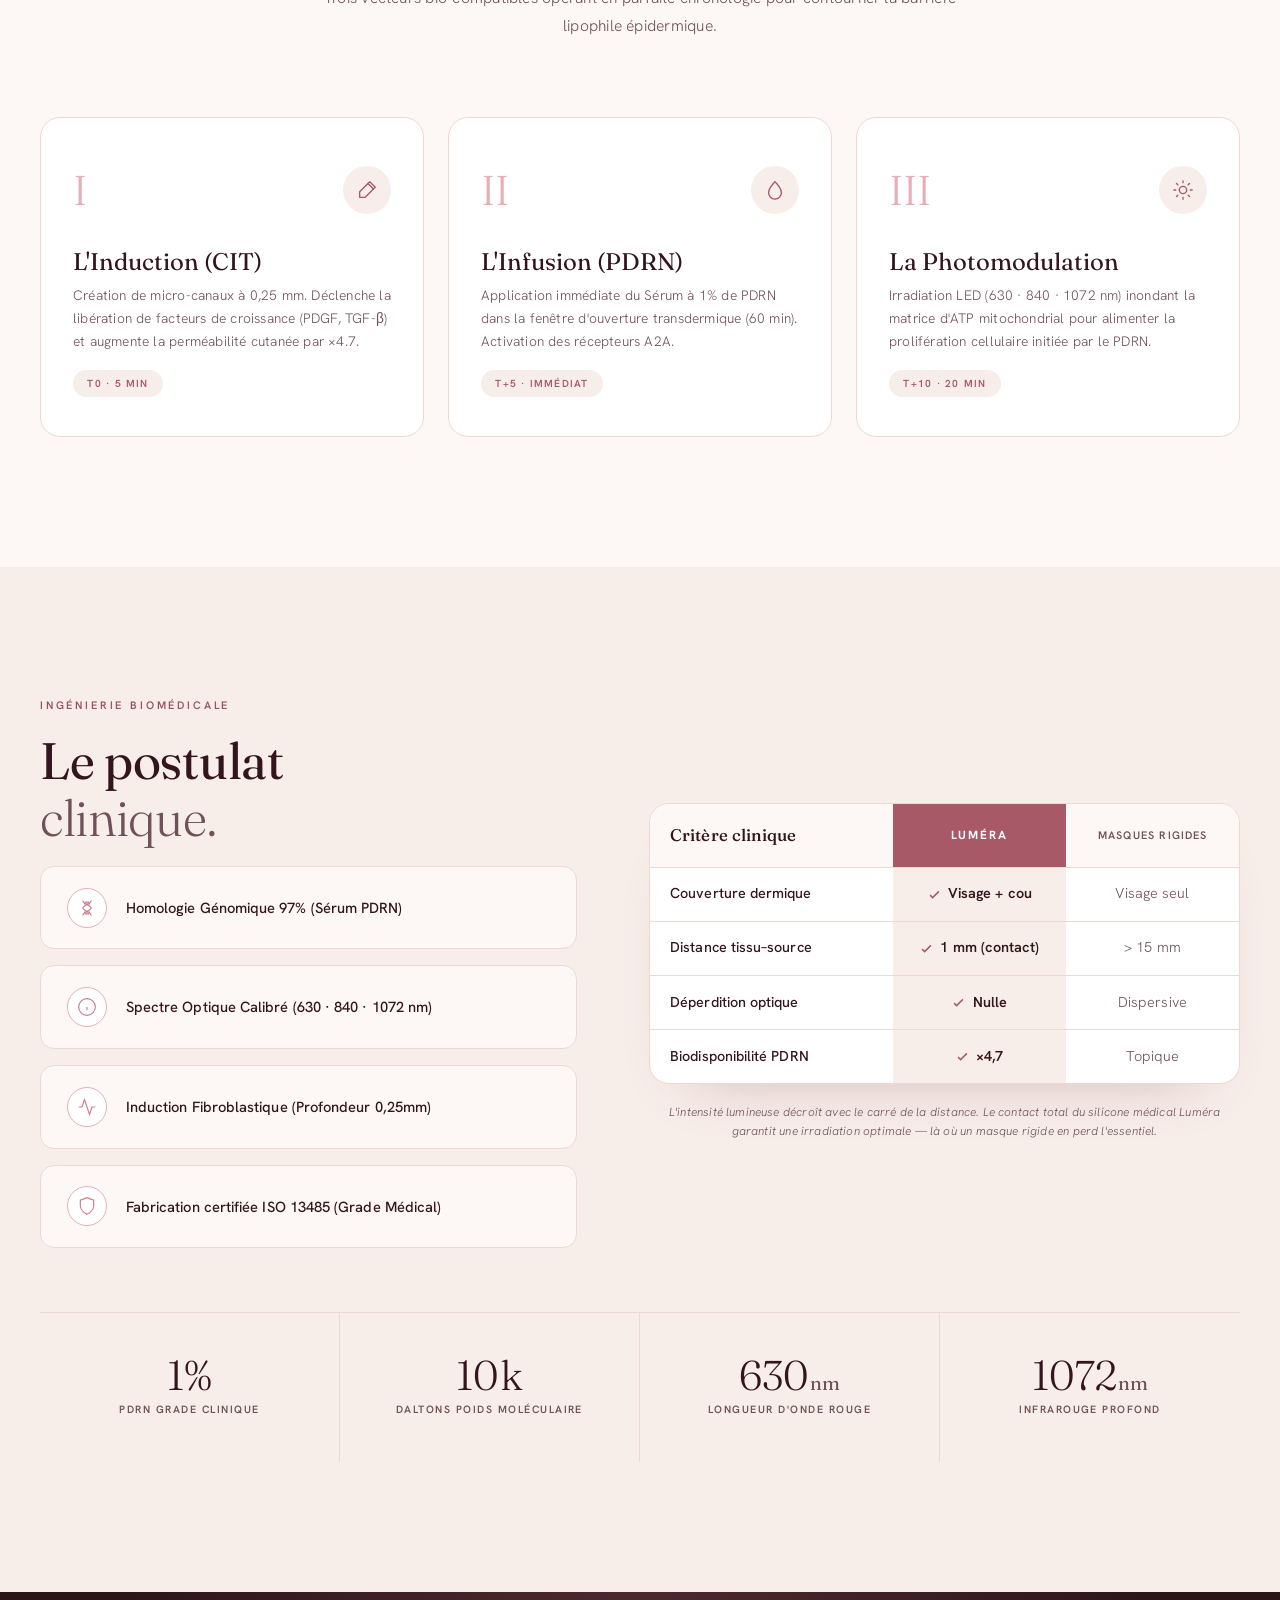
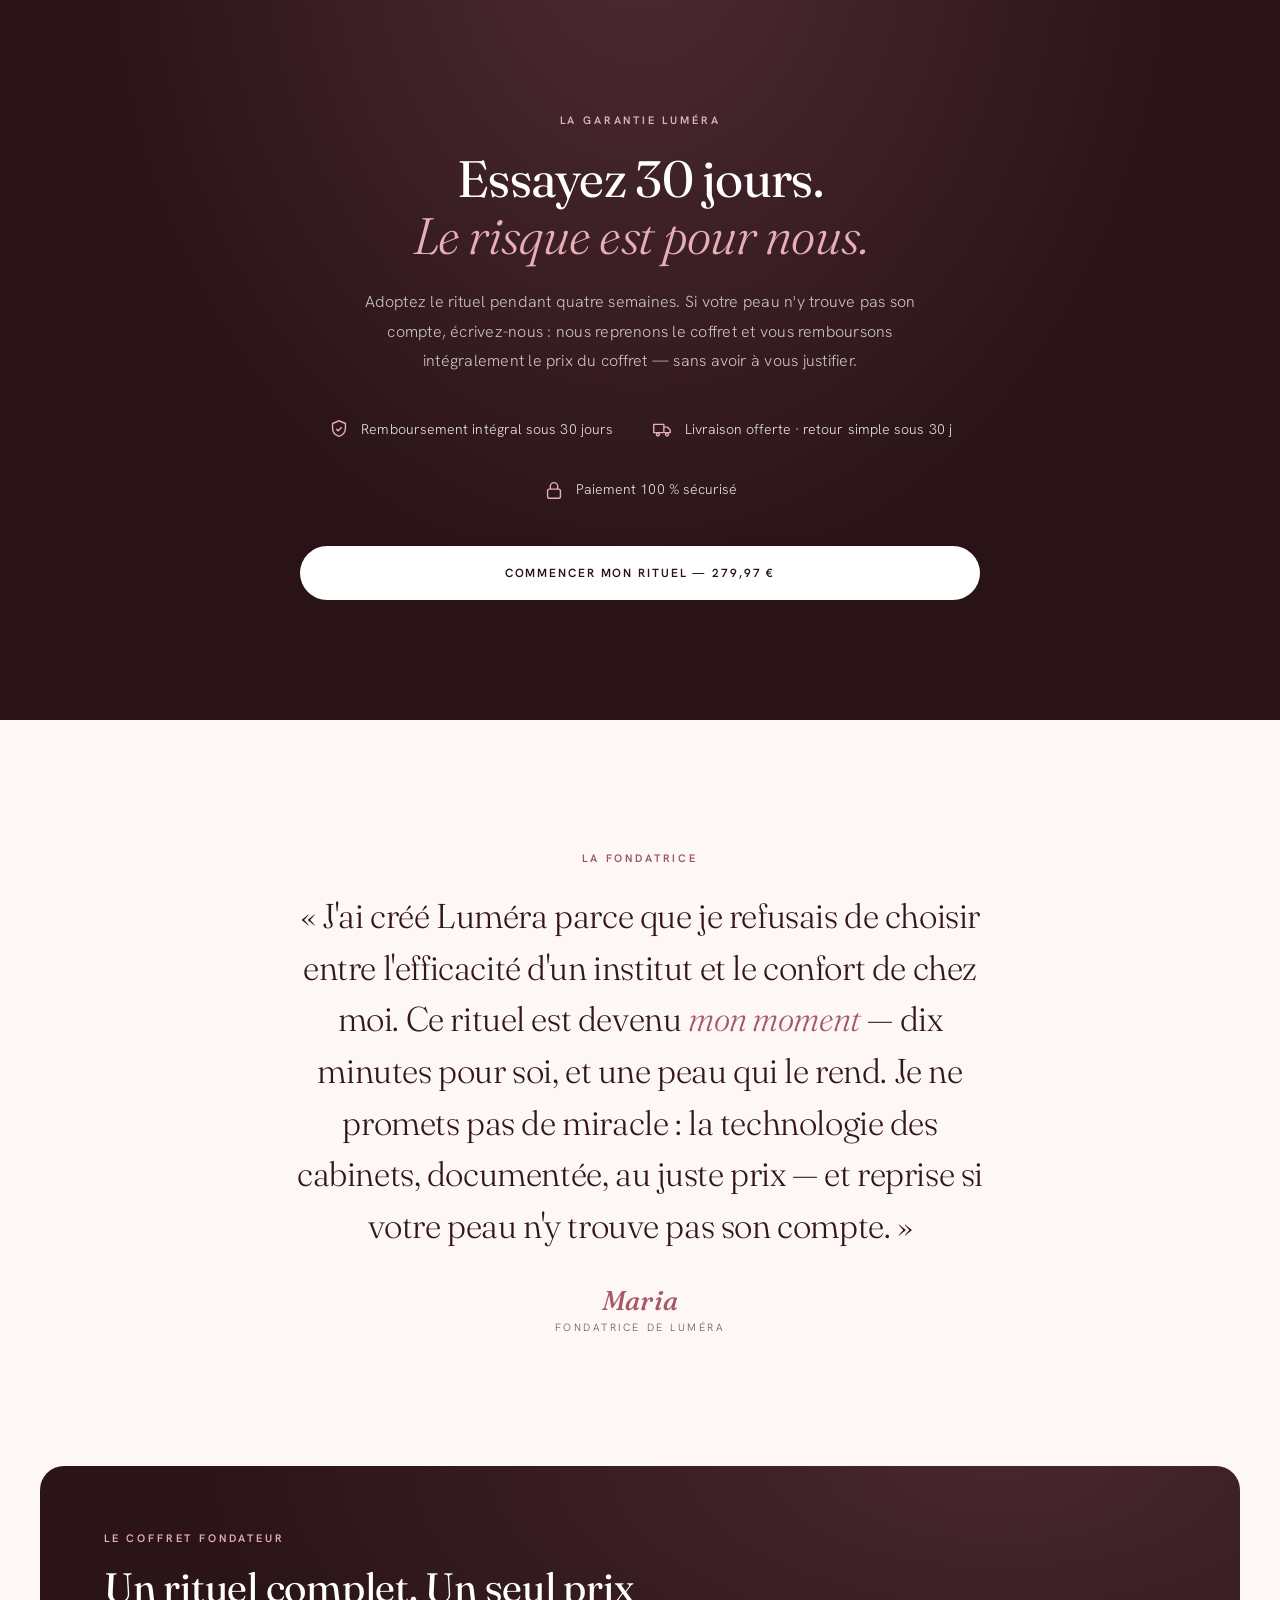
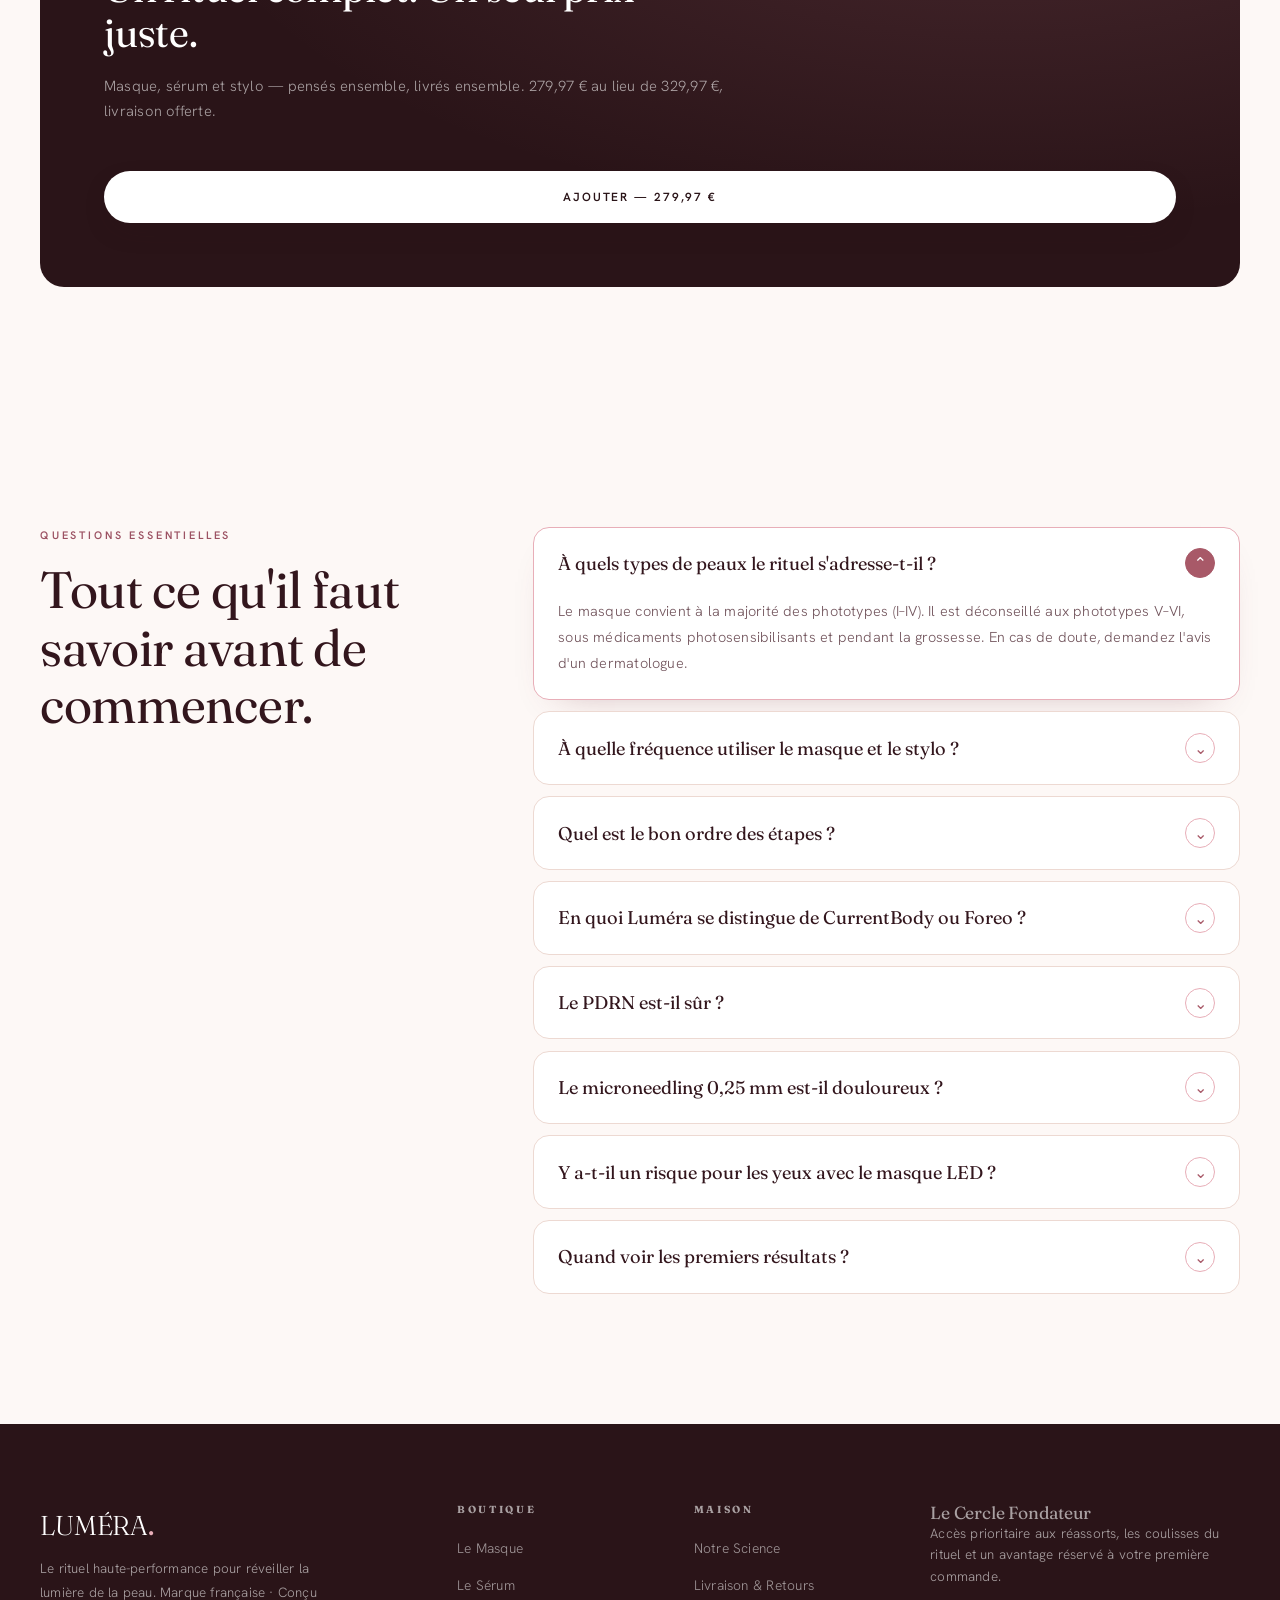
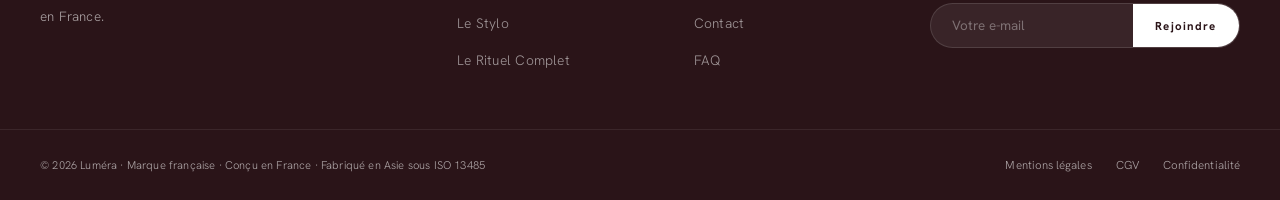
==== commit aeb5e875: "Consentement + tracking : bannière premium + Events API server-side (prêt à déployer) - Bannière de " ====
--- a/index.html
+++ b/index.html
@@ -1116,8 +1116,8 @@
   if(foot)new IntersectionObserver(e=>{footIn=e[0].isIntersecting;upd();},{threshold:0}).observe(foot);
 })();
 </script>
-<script src="analytics.js?v=3"></script>
-<script src="consent.js?v=1"></script>
+<script src="analytics.js?v=4"></script>
+<script src="consent.js?v=2"></script>
 <script src="cart.js?v=7"></script>
 
 
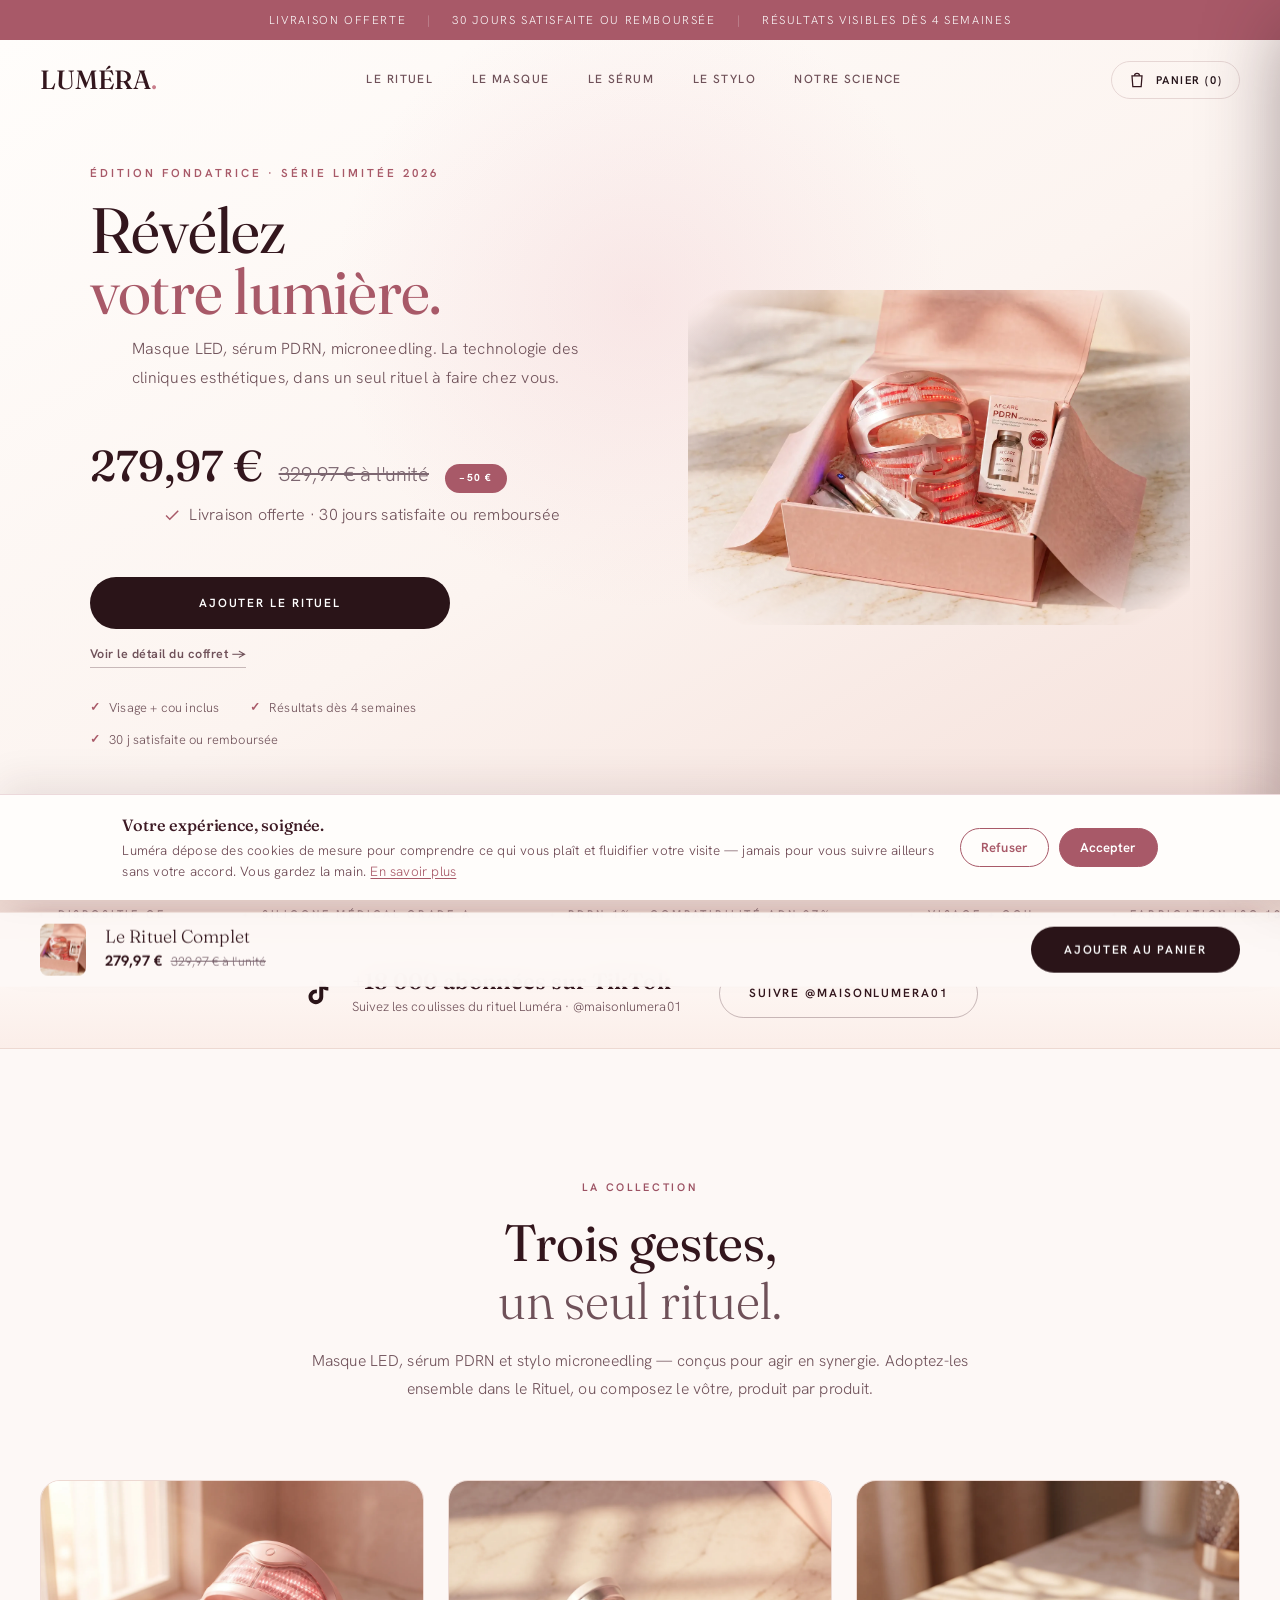
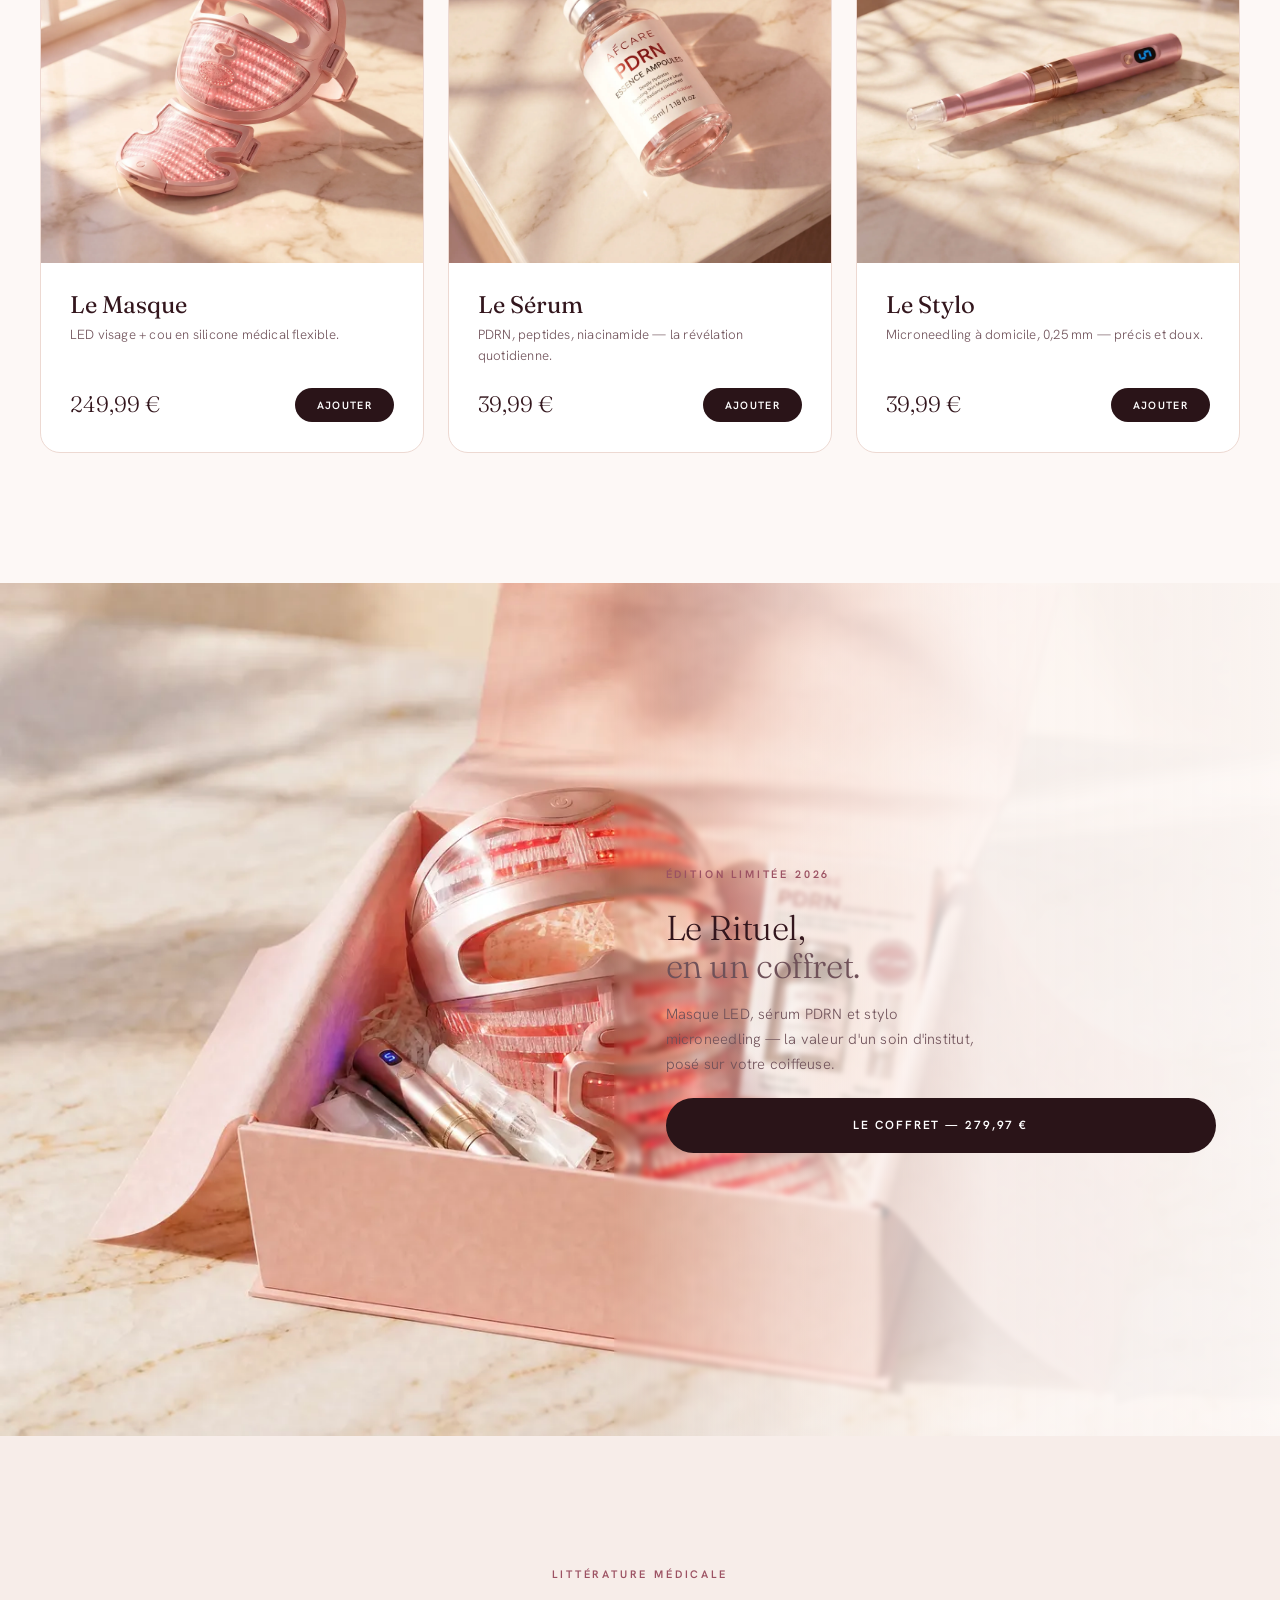
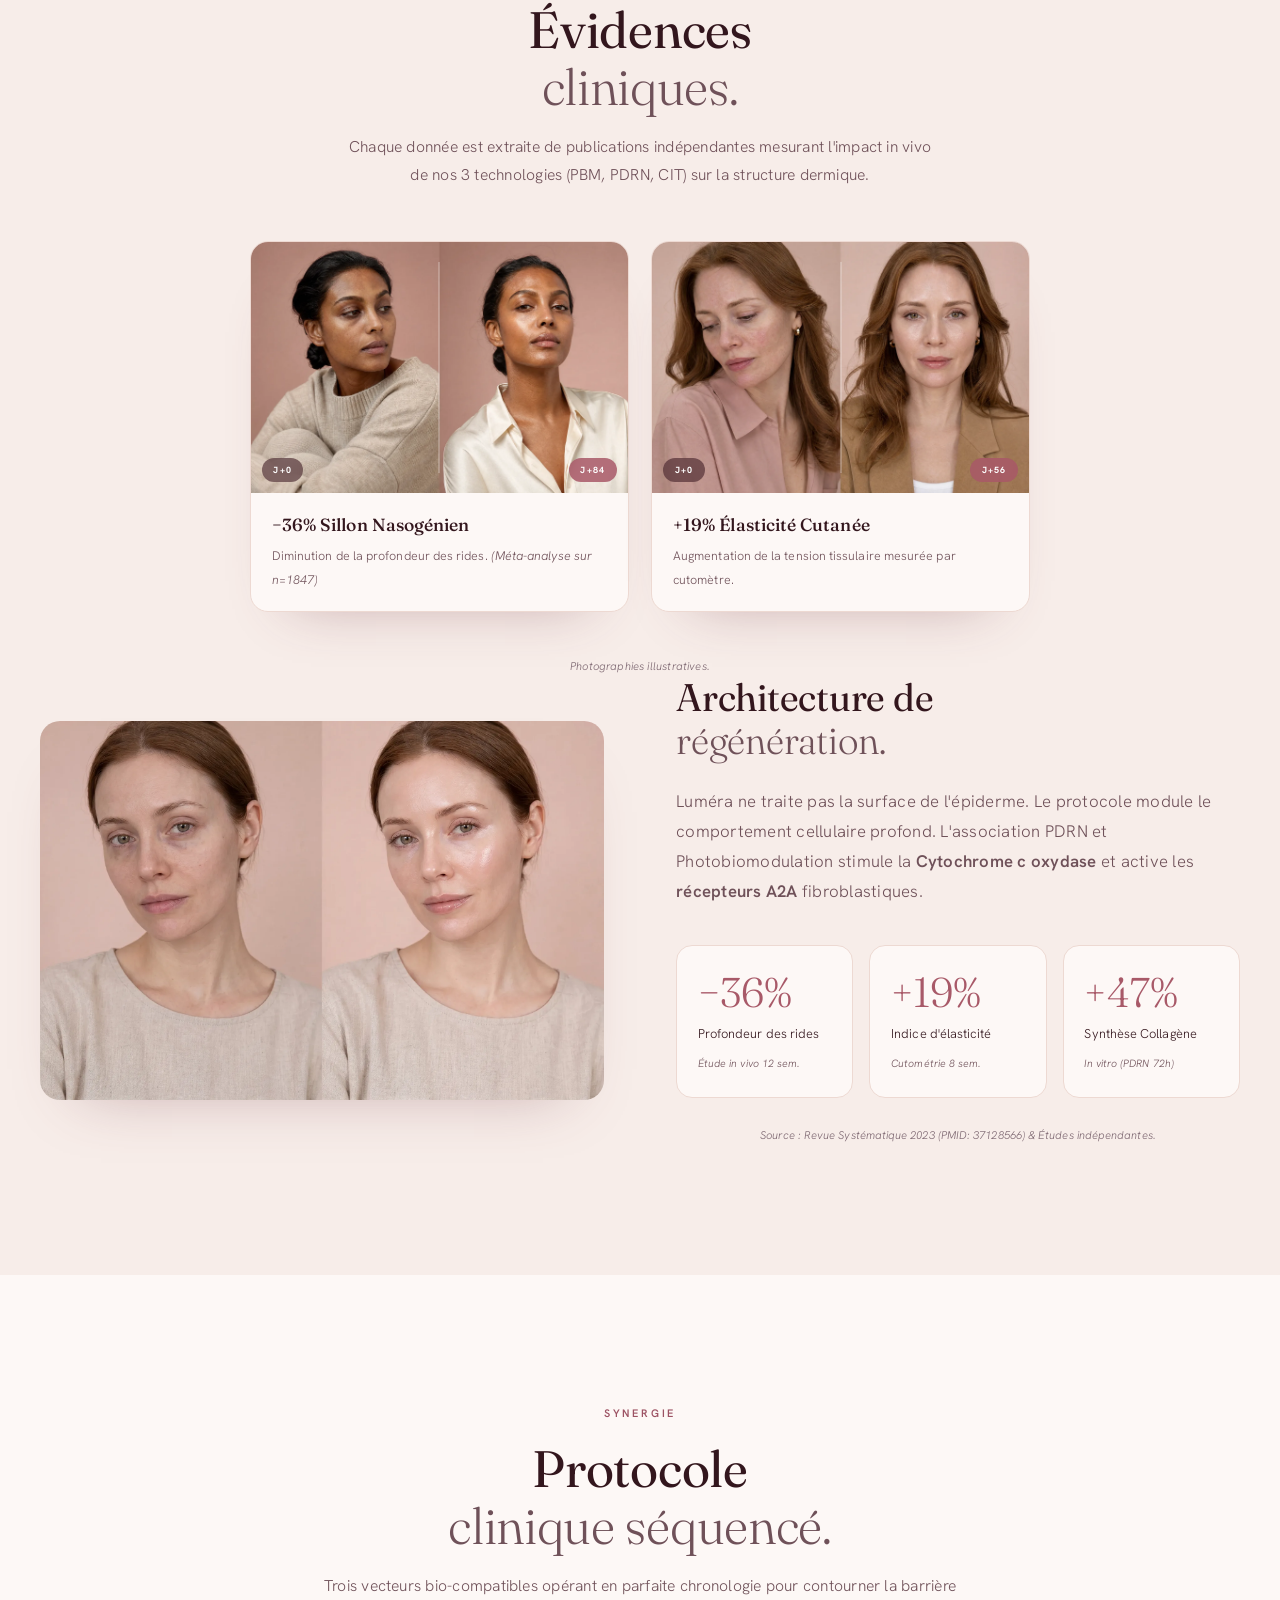
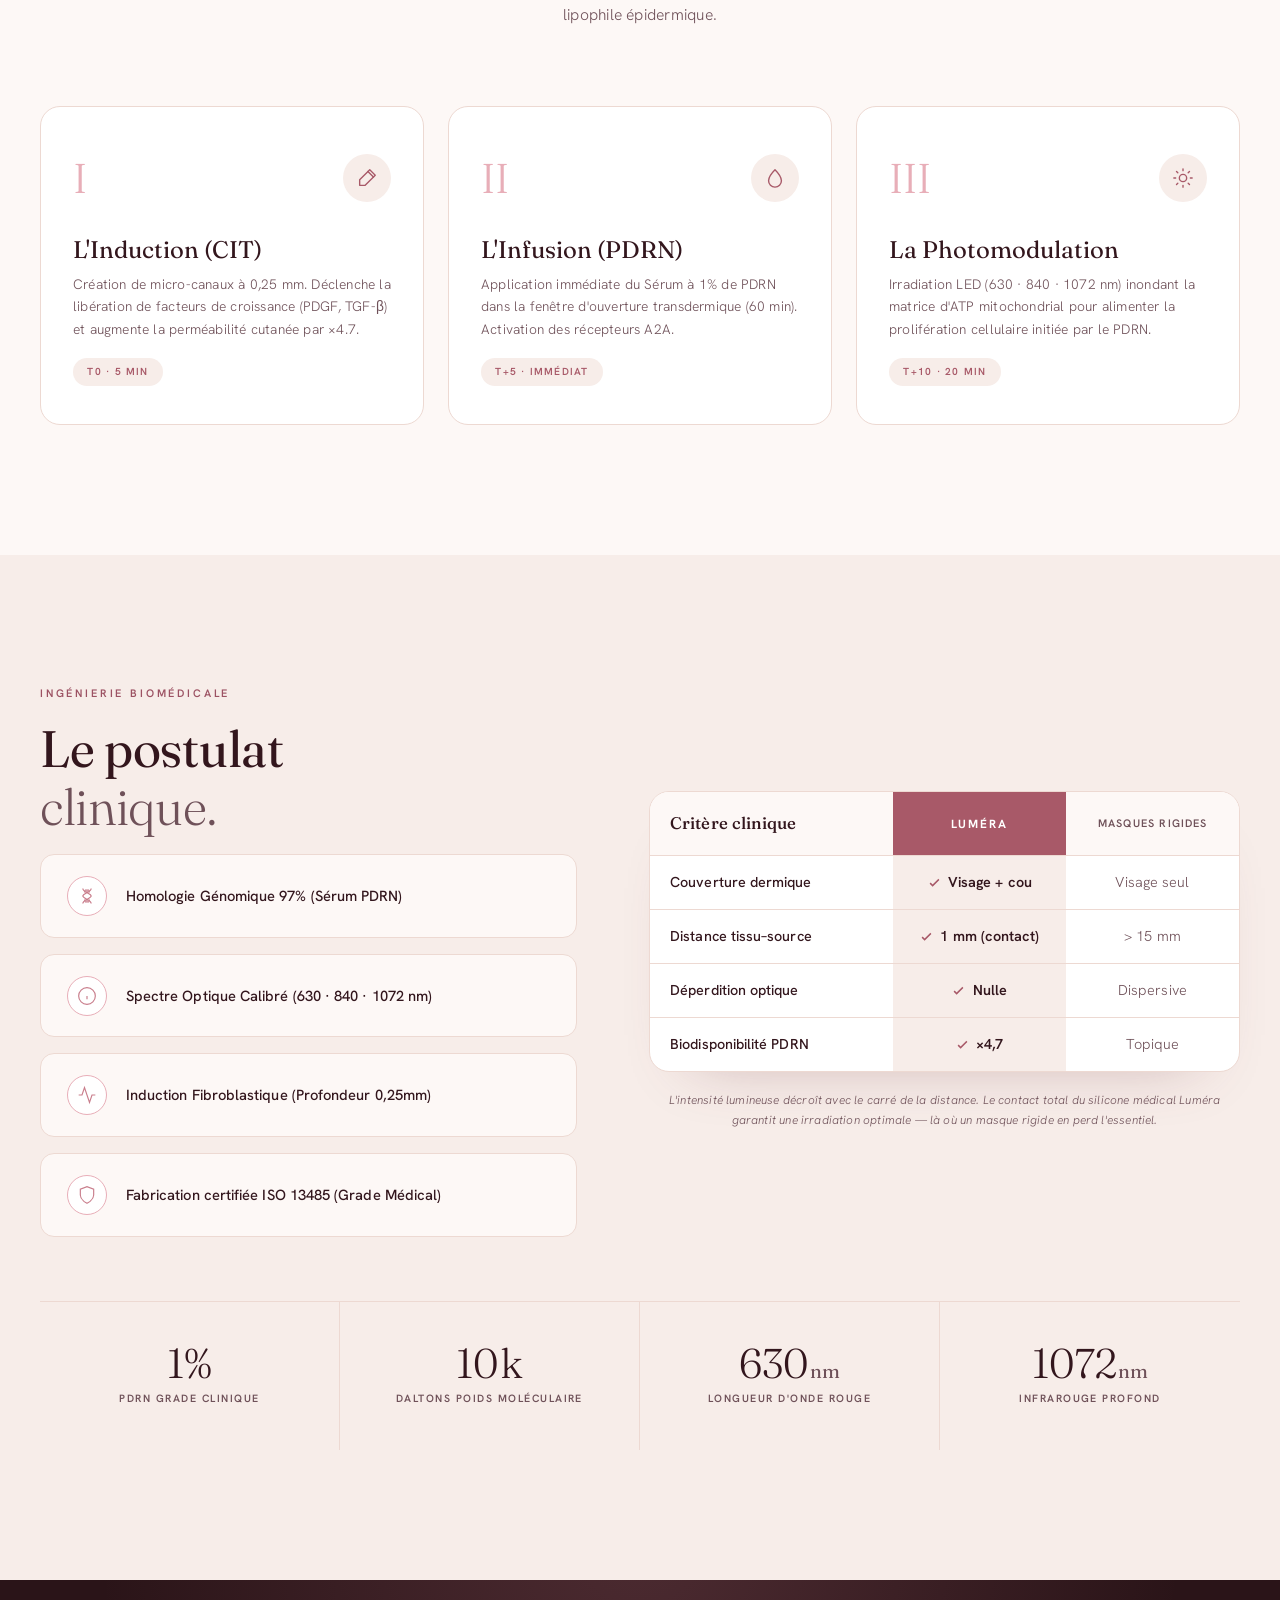
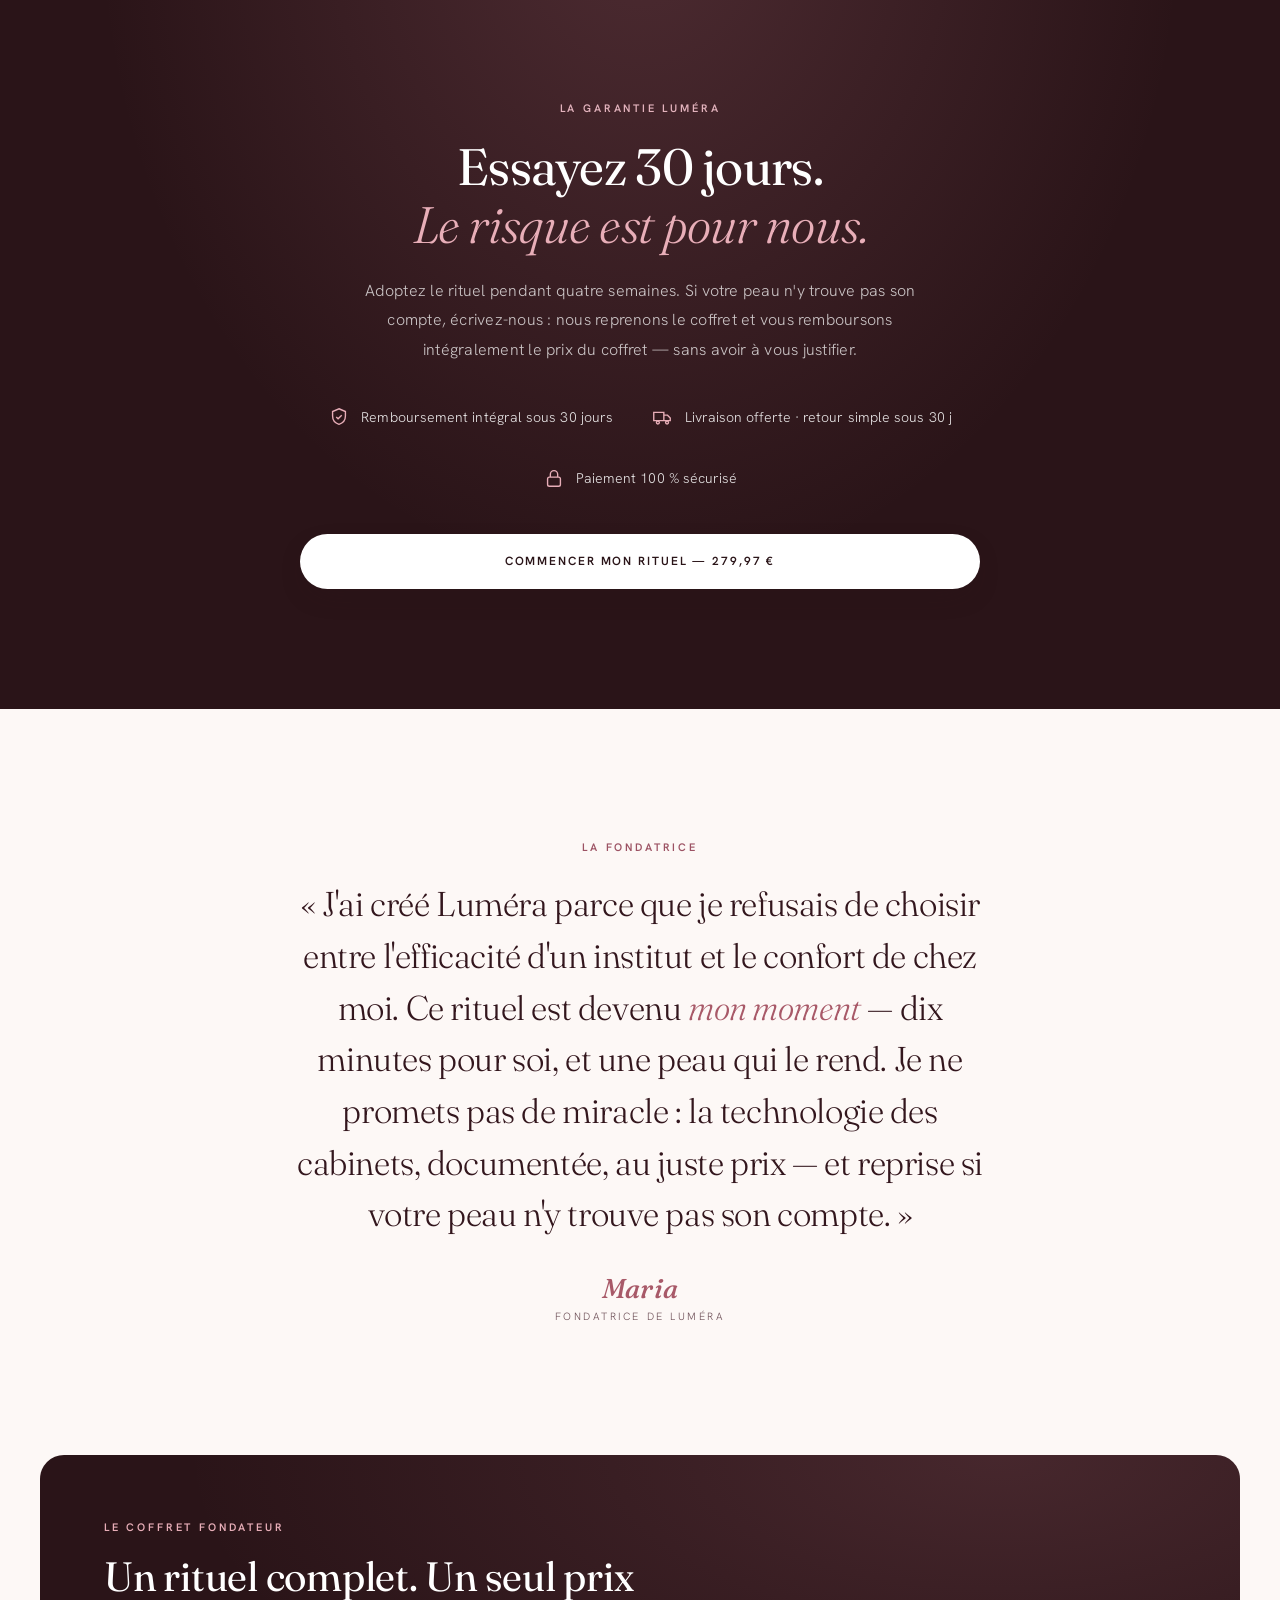
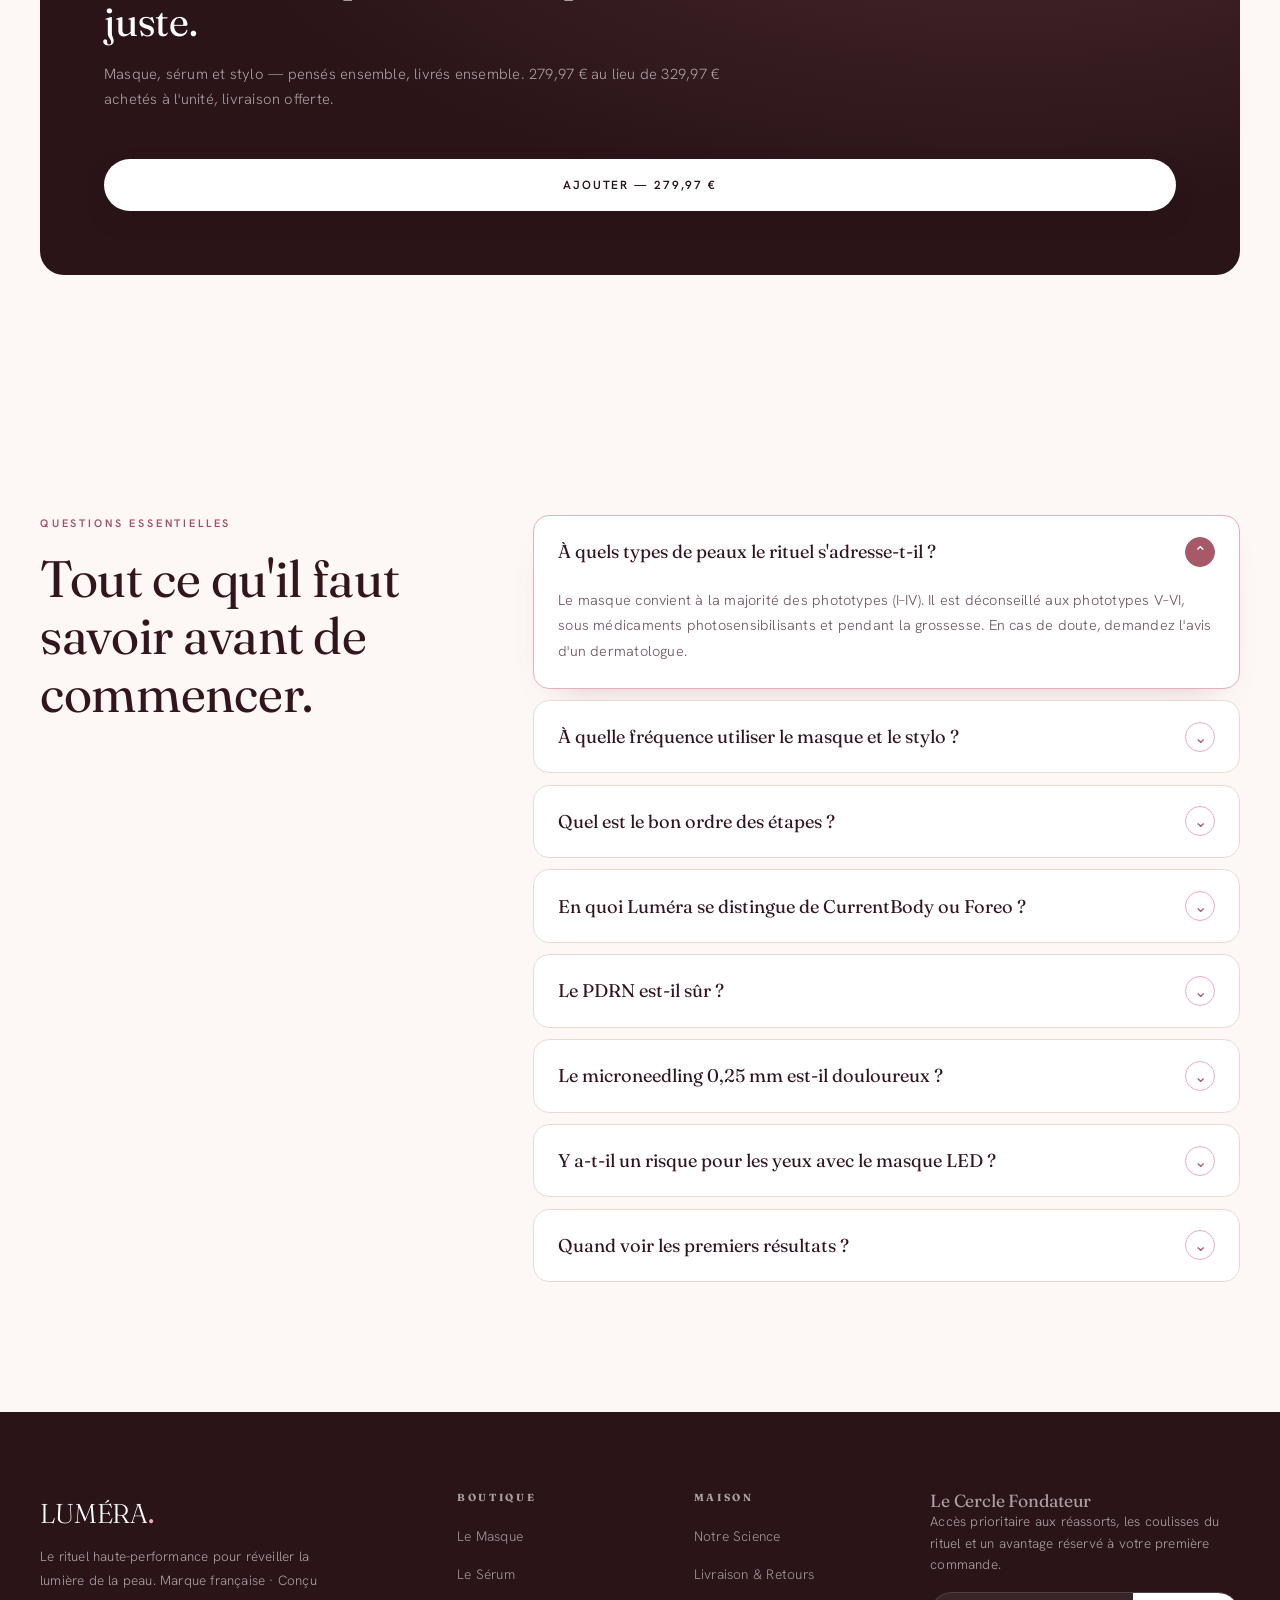
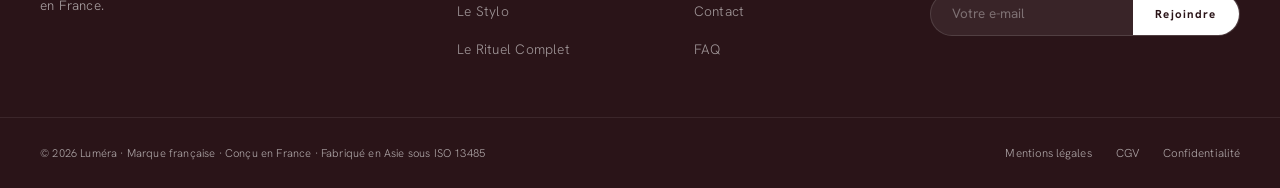
==== commit 352915aa: "Audit costaud juin 2026 : conformité DGCCRF + bugs + UI + sécu Conformité (P0/P1 vérifiés) : - Retra" ====
--- a/index.html
+++ b/index.html
@@ -22,7 +22,7 @@
 <link href="https://fonts.googleapis.com/css2?family=Fraunces:ital,opsz,wght@0,9..144,300..600;1,9..144,300..600&display=swap" rel="stylesheet">
 <noscript><link href="https://fonts.googleapis.com/css2?family=Hanken+Grotesk:wght@300;400;500;600;700&display=swap" rel="stylesheet"></noscript>
 <link rel="preload" as="image" href="assets/coffret-open.webp?v=12" fetchpriority="high">
-<link rel="stylesheet" href="styles.css?v=31">
+<link rel="stylesheet" href="styles.css?v=32">
 <style>
 *,*::before,*::after{margin:0;padding:0;box-sizing:border-box}
 :root{
@@ -465,7 +465,11 @@
 .hero-price .hp-now{font-family:var(--serif);font-size:2.7rem;font-weight:500;color:var(--text);line-height:1}
 .hero-price .hp-was{font-size:1.25rem;color:var(--text-light);text-decoration:line-through}
 .hero-price .hp-save{font-size:.64rem;font-weight:700;letter-spacing:.12em;text-transform:uppercase;color:#fff;background:var(--rose-dark);padding:.4rem .9rem;border-radius:100px}
-.hero .hero-cta{margin:0 0 1.8rem}
+.hero .hero-cta{margin:0 0 1.8rem;align-items:center}
+.hero-cta .btn-dark{max-width:360px}
+/* CTA secondaire allégé : lien texte discret, pas une 2e pilule pleine */
+.hero-cta-link{font-family:var(--sans);font-size:.78rem;font-weight:600;letter-spacing:.04em;color:var(--text-mid);text-decoration:none;border-bottom:1px solid rgba(61,26,36,.28);padding-bottom:2px;transition:color .2s var(--ease),border-color .2s var(--ease);white-space:nowrap}
+.hero-cta-link:hover{color:var(--rose-dark);border-color:var(--rose-dark)}
 .hero-proof li::before{content:'✓';color:var(--rose-dark);font-size:.78rem;font-weight:700}
 @media(max-width:980px){.hero-price{justify-content:center}}
 
@@ -598,10 +602,15 @@
       <img src="assets/coffret-open.webp?v=12" width="1400" height="933" fetchpriority="high" decoding="async" alt="Le Rituel Luméra — coffret masque LED visage et cou, sérum PDRN et stylo microneedling sur marbre">
     </div>
     <div class="hero-buy">
-      <p class="hero-bnpl lnum">Payez en <strong>3× 93,32 €</strong> sans frais · Livraison offerte · Économisez 50 €</p>
+      <div class="hero-price lnum">
+        <span class="hp-now">279,97 €</span>
+        <span class="hp-was" title="Prix des 3 soins achetés séparément">329,97 € à l'unité</span>
+        <span class="hp-save">−50 €</span>
+      </div>
+      <p class="hero-bnpl lnum">Livraison offerte · 30 jours satisfaite ou remboursée</p>
       <div class="hero-cta">
-        <button class="btn btn-dark" onclick="addToCart('Le Rituel Complet', 279.97, 'assets/coffret-open.webp?v=12')">Ajouter le Rituel — 279,97 €</button>
-        <a href="bundle.html" class="btn btn-ghost">Voir le détail</a>
+        <button class="btn btn-dark" onclick="addToCart('Le Rituel Complet', 279.97, 'assets/coffret-open.webp?v=12')">Ajouter le Rituel</button>
+        <a href="bundle.html" class="hero-cta-link">Voir le détail du coffret →</a>
       </div>
       <ul class="hero-proof">
         <li>Visage + cou inclus</li>
@@ -622,7 +631,6 @@
 <div class="trustband">
   <div class="trustband-grid">
     <div class="tb-item"><svg viewBox="0 0 24 24" aria-hidden="true"><path d="M3 7h11v9H3zM14 10h4l3 3v3h-7z"></path><circle cx="7.5" cy="18" r="1.6"></circle><circle cx="17.5" cy="18" r="1.6"></circle></svg><div><b>Livraison offerte</b><i>sur toute commande · expédié 24/48h</i></div></div>
-    <div class="tb-item"><svg viewBox="0 0 24 24" aria-hidden="true"><rect x="3" y="6" width="18" height="12" rx="2"></rect><path d="M3 10h18"></path></svg><div><b>Payez en 3×</b><i>sans frais dès 100 €</i></div></div>
     <div class="tb-item"><svg viewBox="0 0 24 24" aria-hidden="true"><path d="M12 3l7 3v5c0 4.5-3 7.8-7 9-4-1.2-7-4.5-7-9V6l7-3z"></path><path d="M9 12l2 2 4-4"></path></svg><div><b>30 jours pour essayer</b><i>satisfaite ou remboursée</i></div></div>
     <div class="tb-item"><svg viewBox="0 0 24 24" aria-hidden="true"><circle cx="12" cy="12" r="9"></circle><path d="M3 12h18M12 3c2.6 2.7 2.6 15.3 0 18M12 3c-2.6 2.7-2.6 15.3 0 18"></path></svg><div><b>Conçu en France</b><i>fabrication ISO 13485</i></div></div>
   </div>
@@ -915,7 +923,7 @@
       <div class="darkcta-text">
         <span class="eyebrow">Le Coffret Fondateur</span>
         <h2>Un rituel complet. Un seul prix juste.</h2>
-        <p>Masque, sérum et stylo — pensés ensemble, livrés ensemble. 279,97 € au lieu de 329,97 €, livraison offerte.</p>
+        <p>Masque, sérum et stylo — pensés ensemble, livrés ensemble. 279,97 € au lieu de 329,97 € achetés à l'unité, livraison offerte.</p>
       </div>
       <button class="btn btn-light" onclick="addToCart('Le Rituel Complet', 279.97, 'assets/coffret-open.webp?v=12')">Ajouter — 279,97 €</button>
     </div>
@@ -1032,7 +1040,7 @@
     <img class="satc-thumb" width="1400" height="933" src="assets/coffret-open.webp?v=12" alt="" aria-hidden="true">
     <div class="satc-info">
       <div class="satc-name">Le Rituel Complet</div>
-      <div class="satc-price"><span class="satc-now lnum">279,97 €</span><span class="satc-was lnum">329,97 €</span><span class="satc-split lnum">· 3× 93,32 €</span></div>
+      <div class="satc-price"><span class="satc-now lnum">279,97 €</span><span class="satc-was lnum" title="Prix des 3 soins achetés séparément">329,97 € à l'unité</span></div>
     </div>
     <button class="satc-btn" aria-label="Ajouter au panier" onclick="addToCart('Le Rituel Complet', 279.97, 'assets/coffret-open.webp?v=12')">Ajouter au panier</button>
   </div>
@@ -1045,7 +1053,7 @@
   <div class="cart-items is-empty" id="cartItems"><div><p style="font-family:var(--font-serif);font-size:1.15rem;color:var(--c-text-muted);margin-bottom:0.4rem;">Votre panier est vide</p><p style="font-size:0.82rem;color:var(--c-text-light);">Découvrez nos rituels signature.</p></div></div>
   <div class="cart-footer">
     <div class="cart-total"><span>Total</span><span id="cartTotal">0 €</span></div>
-    <div class="cart-reassure" style="margin: 0.5rem 0px 0.2rem;"><p style="font-size:0.76rem;color:#A85968;font-weight:600;text-align:center;margin:0 0 0.55rem;">ou 3× sans frais dès 100 € — sans intérêts</p><div style="display:flex;flex-wrap:wrap;justify-content:center;gap:0.35rem 0.9rem;font-size:0.68rem;color:#8A6A72;"><span>🔒 Paiement sécurisé</span><span>✓ 30 j satisfaite ou remboursée</span><span>🚚 Livraison offerte</span></div></div><button class="cart-checkout" id="checkoutBtn" style="opacity: 0.5; pointer-events: none;">Passer commande</button>
+    <div class="cart-reassure" style="margin: 0.5rem 0px 0.2rem;"><div style="display:flex;flex-wrap:wrap;justify-content:center;gap:0.35rem 0.9rem;font-size:0.68rem;color:#8A6A72;"><span>🔒 Paiement sécurisé</span><span>✓ 30 j satisfaite ou remboursée</span><span>🚚 Livraison offerte</span></div></div><button class="cart-checkout" id="checkoutBtn" style="opacity: 0.5; pointer-events: none;">Passer commande</button>
   </div>
 </div>
 
@@ -1061,7 +1069,8 @@
 (function(){
   const pop=document.getElementById('lmPop');if(!pop)return;
   const KEY='lm_pop_seen';
-  function show(){if(localStorage.getItem(KEY))return;pop.classList.add('active');}
+  // Ne pas empiler 2 overlays : le popup attend que le consentement cookies soit tranché.
+  function show(){if(localStorage.getItem(KEY))return;if(!localStorage.getItem('lumera_consent'))return;pop.classList.add('active');}
   function dismiss(){pop.classList.remove('active');localStorage.setItem(KEY,'1');}
   if(!localStorage.getItem(KEY)){
     setTimeout(show,12000);
@@ -1118,7 +1127,7 @@
 </script>
 <script src="analytics.js?v=4"></script>
 <script src="consent.js?v=2"></script>
-<script src="cart.js?v=7"></script>
+<script src="cart.js?v=8"></script>
 
 
 </body></html>
--- a/styles.css
+++ b/styles.css
@@ -1525,6 +1525,8 @@
 .gallery-dot::before { content: ''; width: 7px; height: 7px; border-radius: 50%; background: var(--c-border, #e3cdd2); transition: .25s var(--ease-out); }
 .gallery-dot.active::before { background: var(--c-accent-dark, #A85968); transform: scale(1.35); }
 @media (min-width: 1025px) { .gallery-pagination { display: none; } }
+/* Mobile : dots seuls (+ swipe natif) — on retire la bande de miniatures redondante */
+@media (max-width: 1024px) { .gallery-thumbs { display: none !important; } }
 
 /* ── VERTICAL THUMBS + MAIN IMAGE (DESKTOP) ── */
 @media (min-width: 1025px) {
